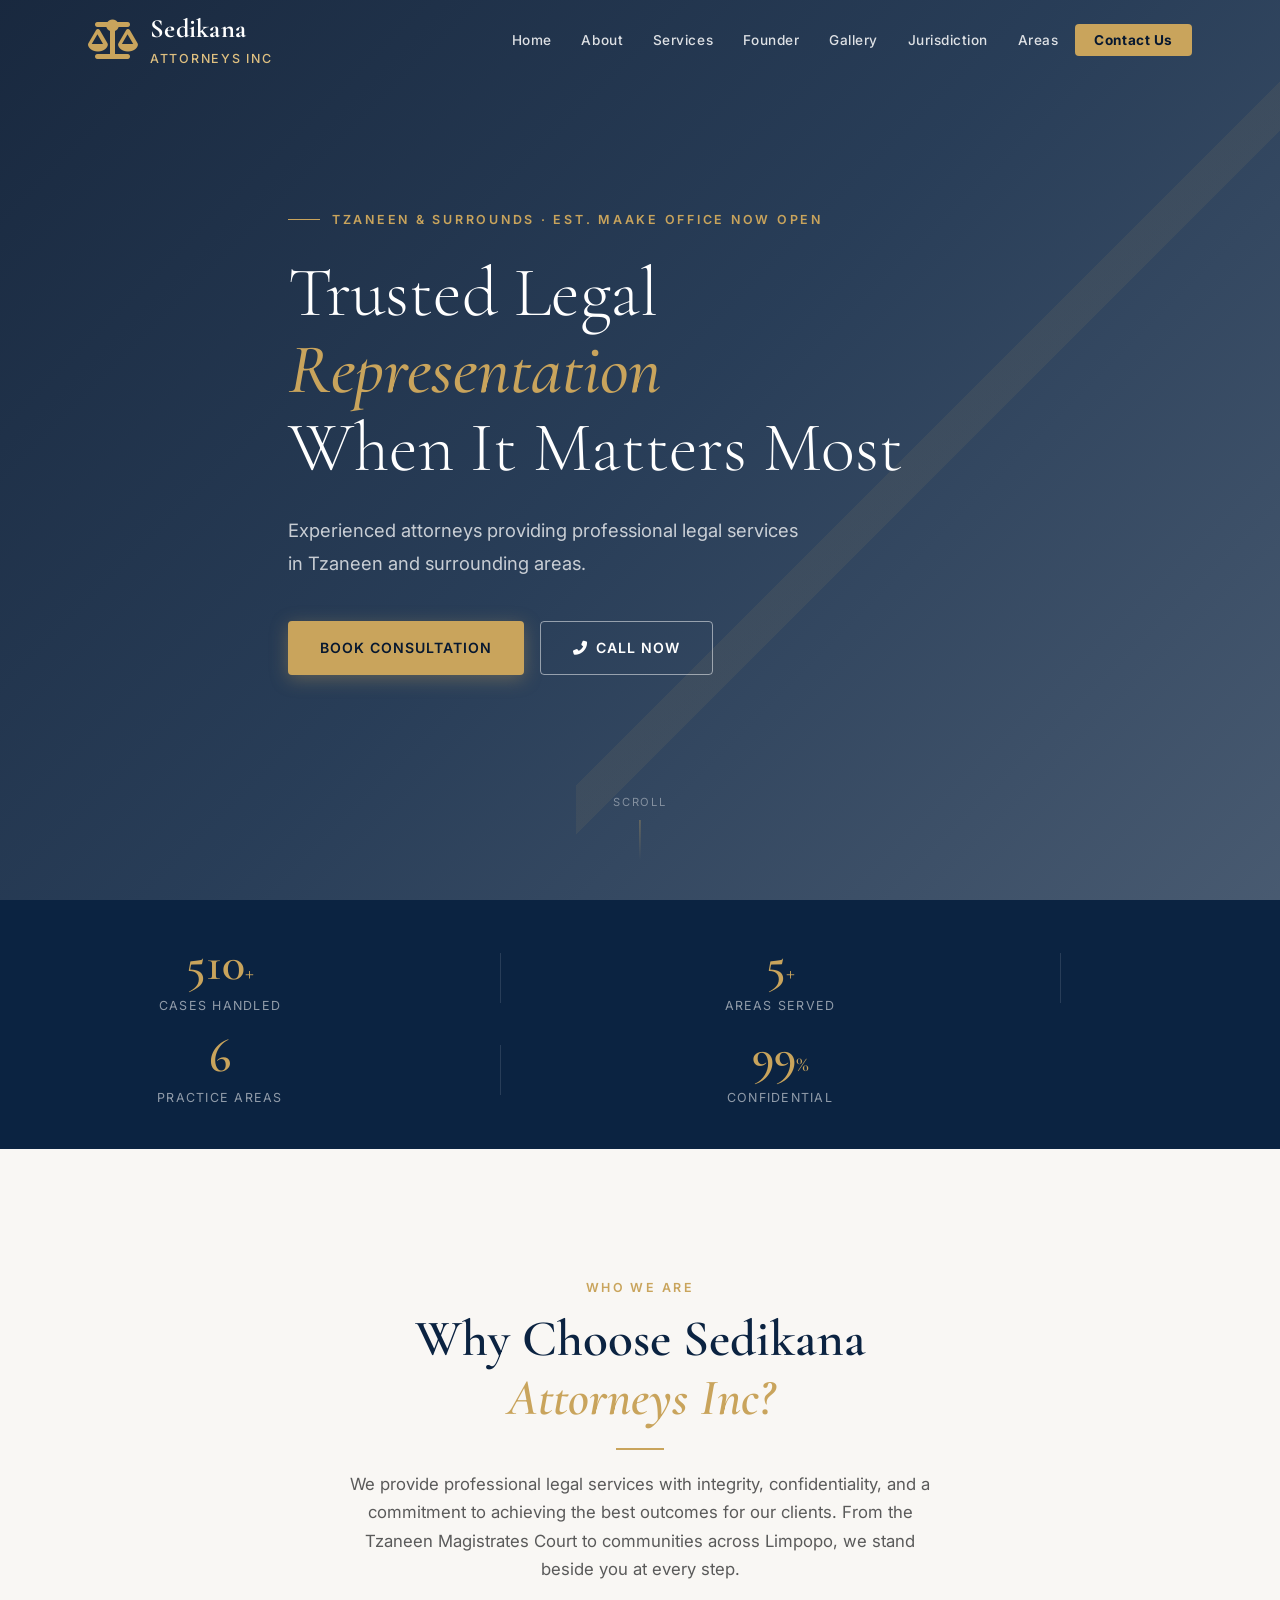
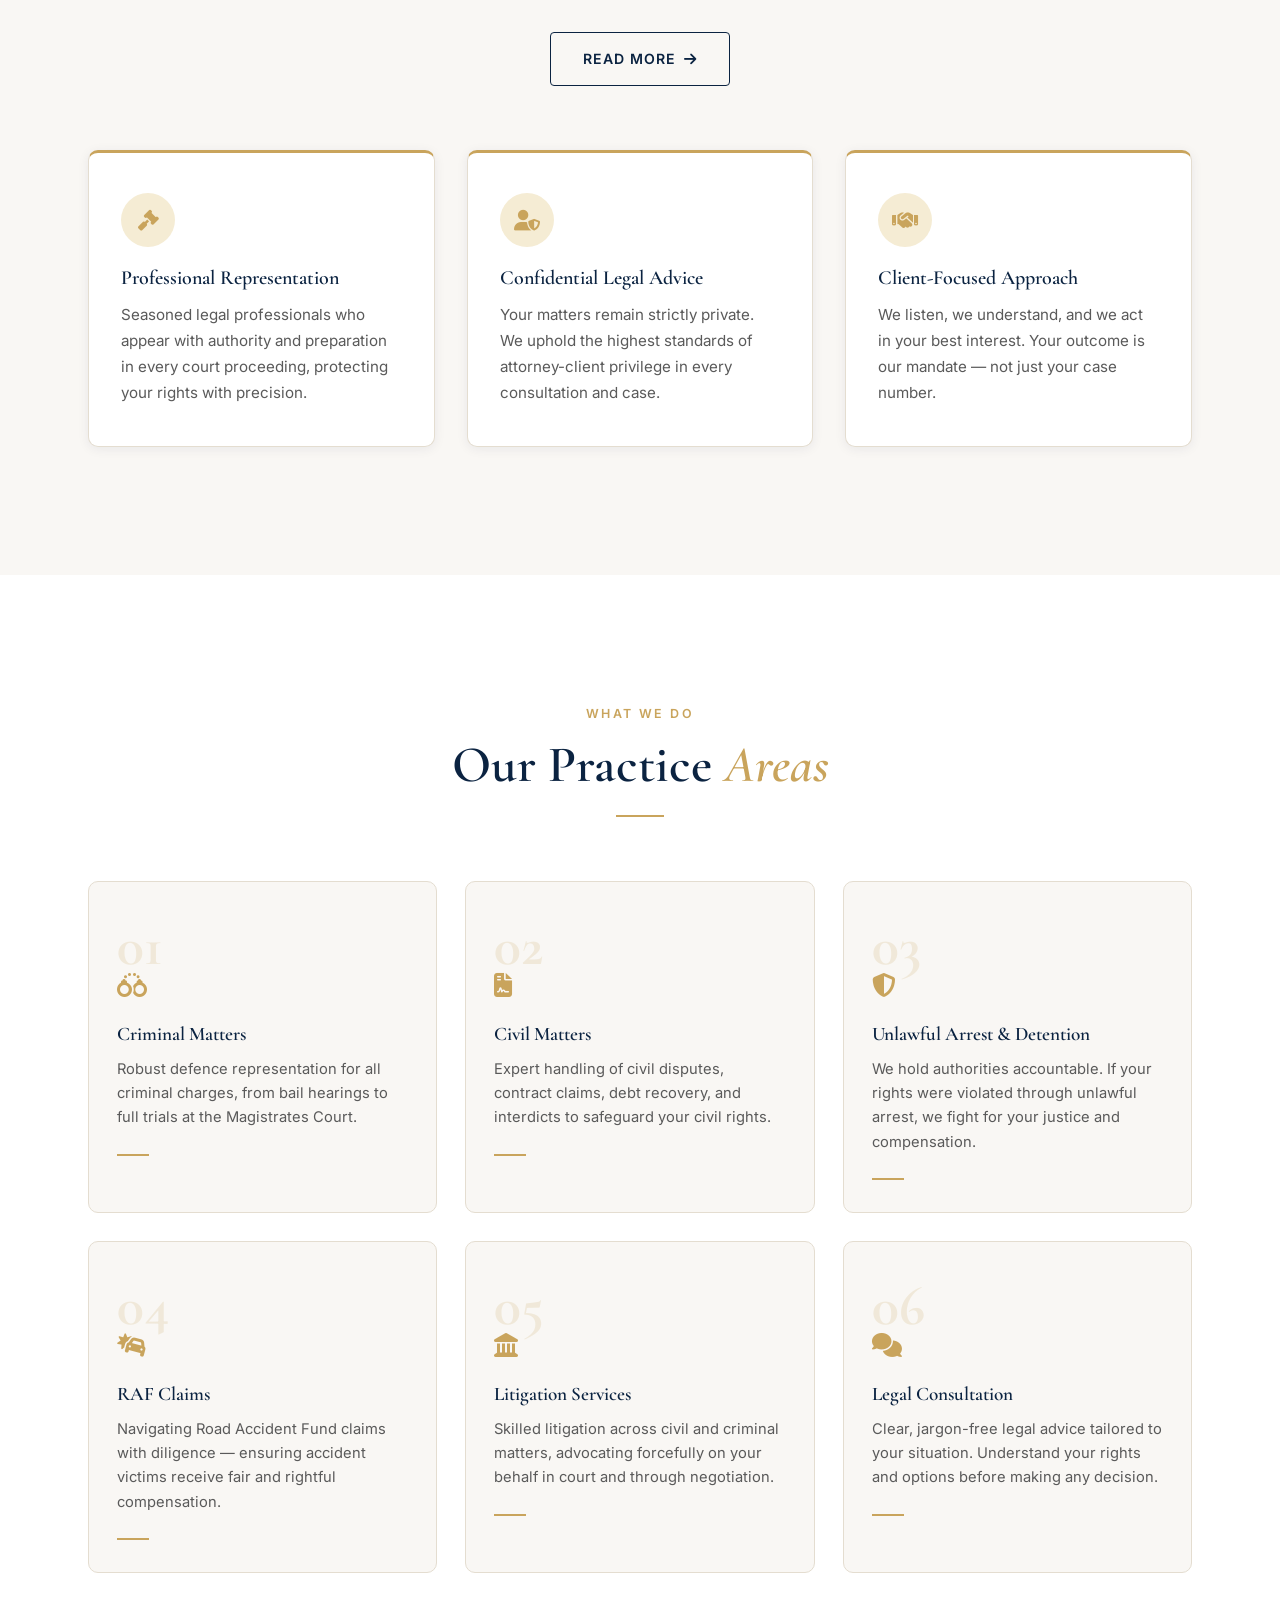
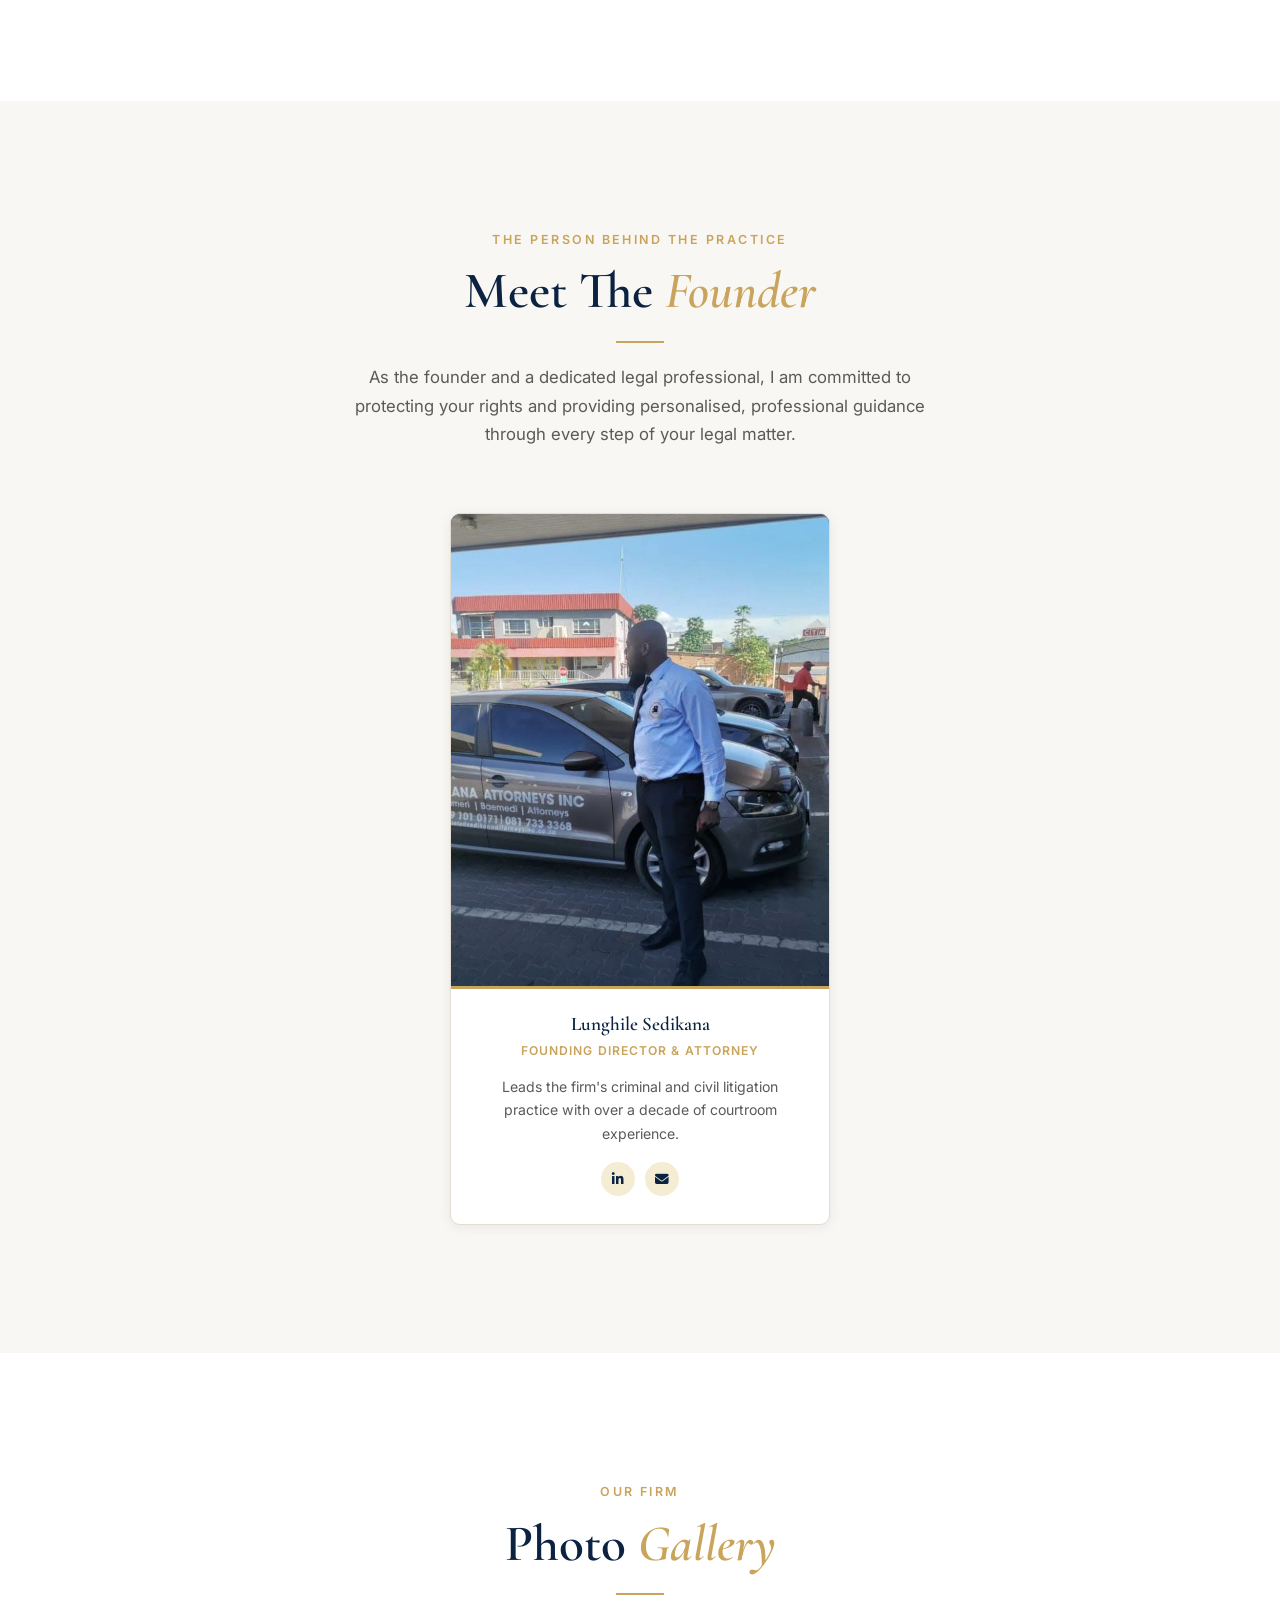
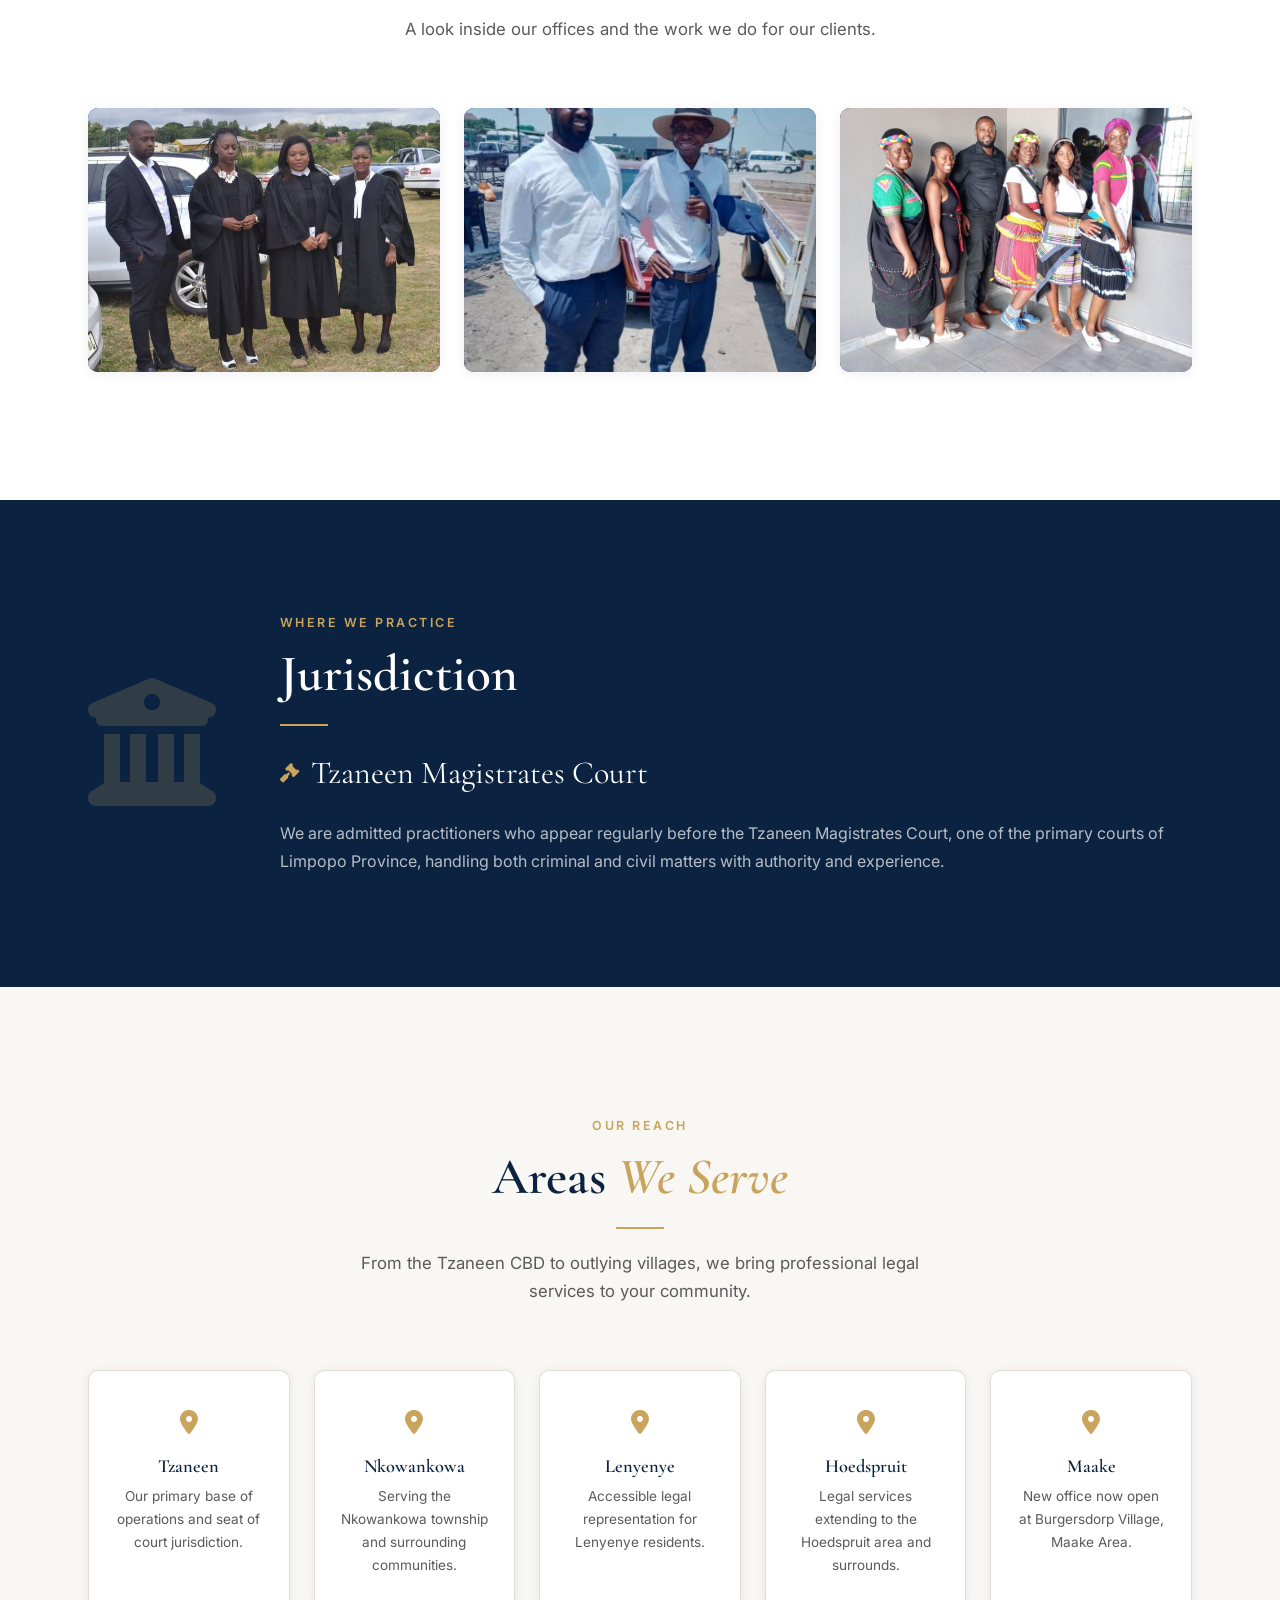
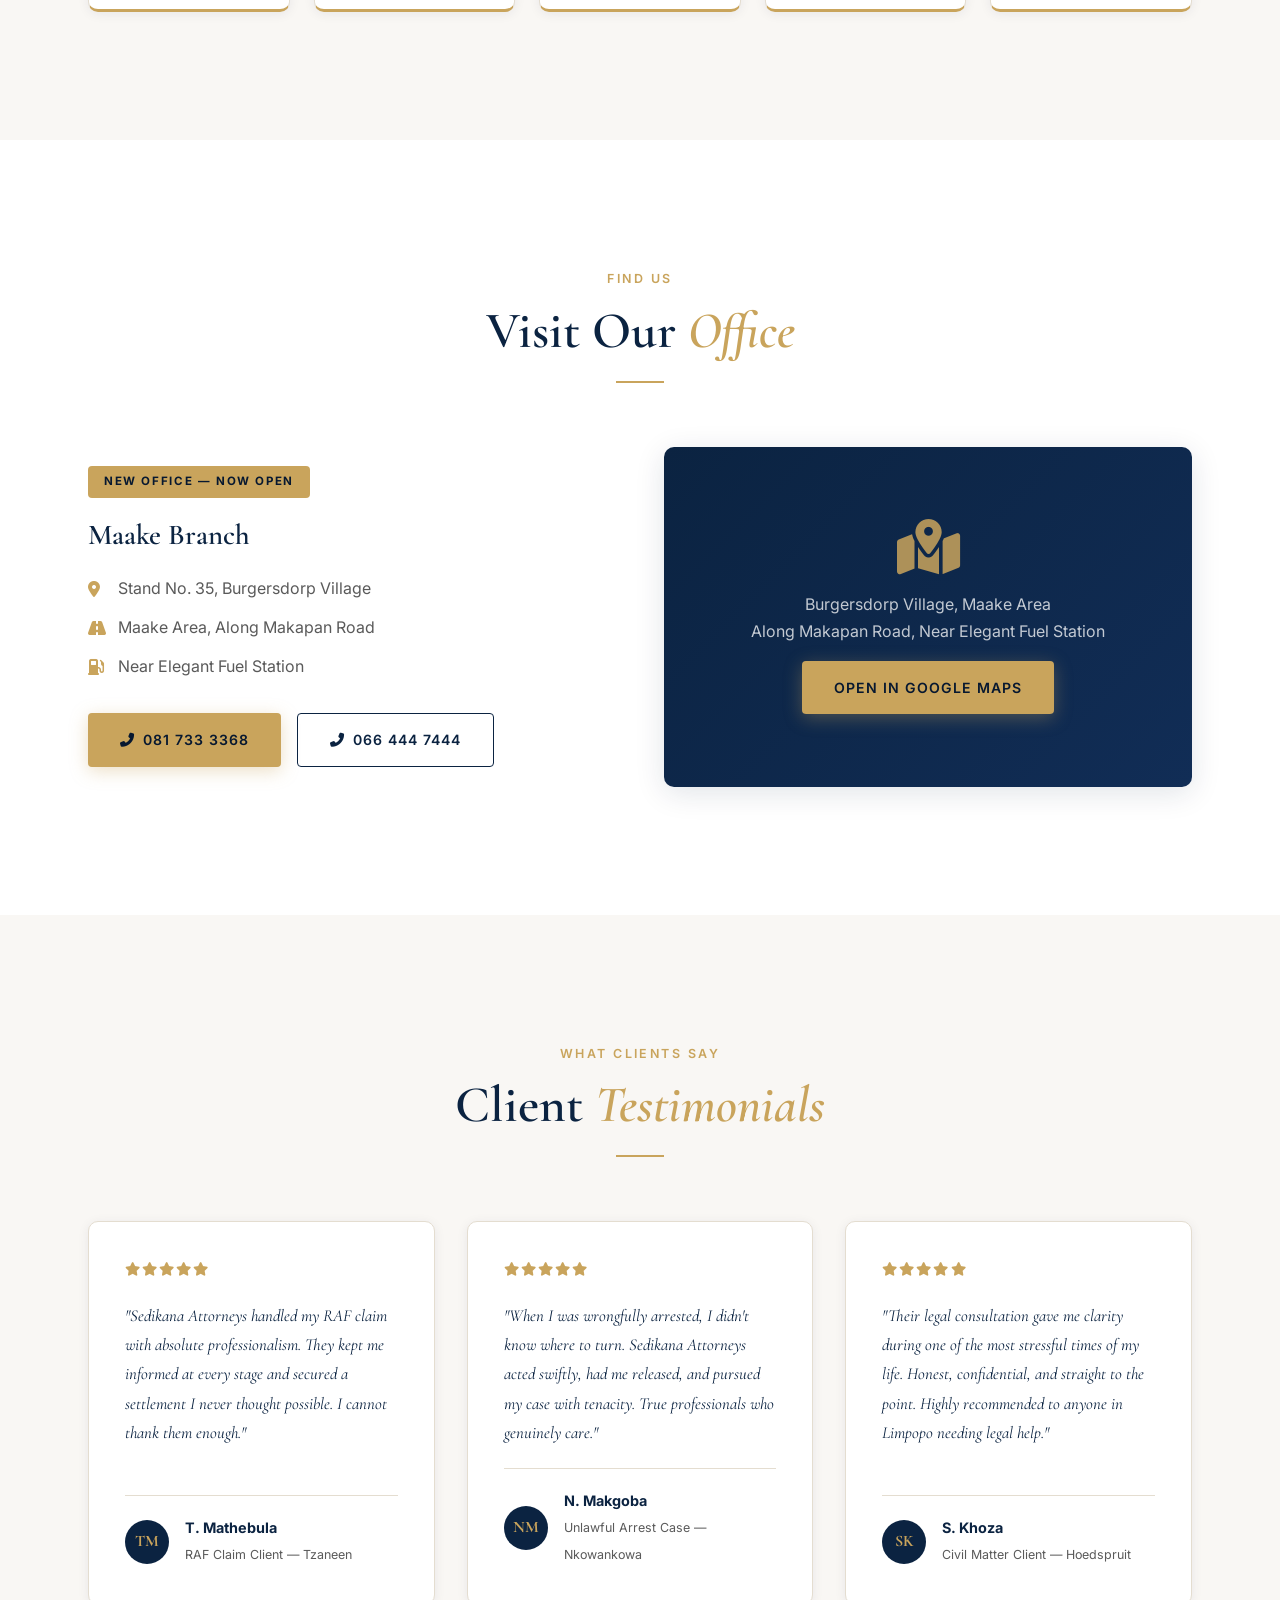
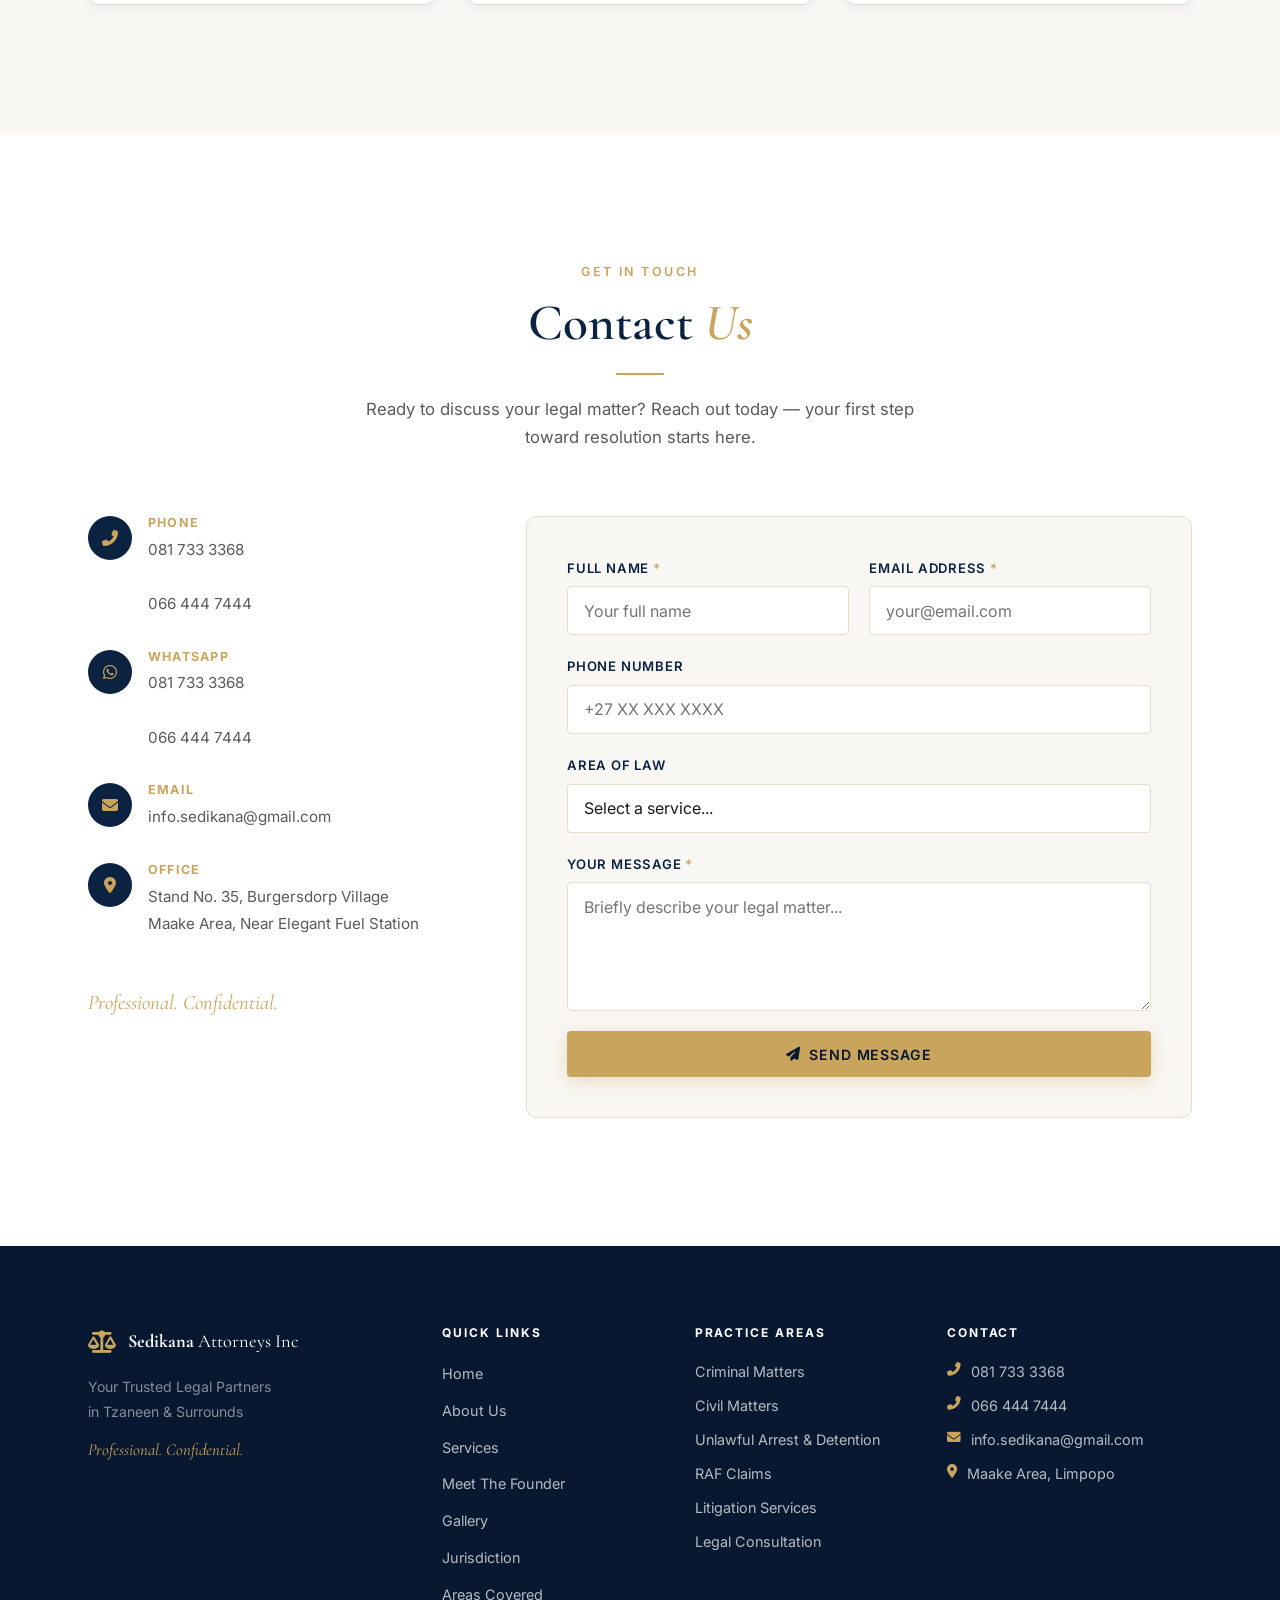
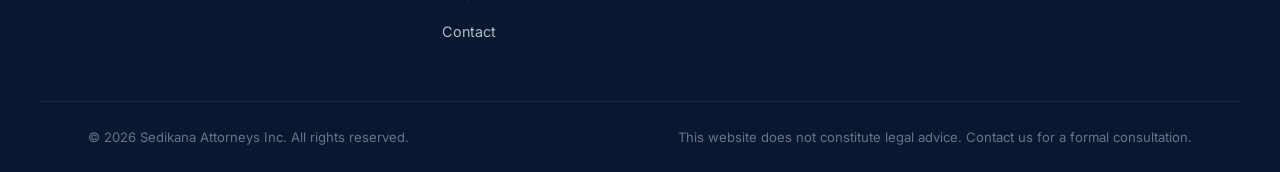
==== index.html @ 42b98763 "Update: edited code" ====
<!DOCTYPE html>
<html lang="en">
<head>
  <meta charset="UTF-8" />
  <meta name="viewport" content="width=device-width, initial-scale=1.0" />
  <meta name="description" content="Professional attorneys serving Tzaneen, Maake, Nkowankowa, Lenyenye and surrounding areas." />
  <meta name="keywords" content="attorneys Tzaneen, lawyers Limpopo, criminal law, civil law, RAF claims, Sedikana Attorneys" />
  <meta name="author" content="Sedikana Attorneys Inc" />
  <meta property="og:title" content="Sedikana Attorneys Inc | Attorneys in Tzaneen" />
  <meta property="og:description" content="Professional attorneys serving Tzaneen, Maake, Nkowankowa, Lenyenye and surrounding areas." />
  <meta property="og:type" content="website" />
  <title>Sedikana Attorneys Inc | Attorneys in Tzaneen</title>

  <!-- Google Fonts -->
  <link rel="icon" type="image/favicon.jpeg" href="images/favicon.jpeg">
  <link rel="preconnect" href="https://fonts.googleapis.com" />
  <link rel="preconnect" href="https://fonts.gstatic.com" crossorigin />
  <link href="https://fonts.googleapis.com/css2?family=Cormorant+Garamond:ital,wght@0,300;0,400;0,500;0,600;0,700;1,400;1,500&family=Inter:wght@300;400;500;600;700&display=swap" rel="stylesheet" />

  <!-- Font Awesome -->
  <link rel="stylesheet" href="https://cdnjs.cloudflare.com/ajax/libs/font-awesome/6.5.0/css/all.min.css" />

  <!-- Main Stylesheet -->
  <link rel="stylesheet" href="style.css" />
</head>
<body>

  <!-- ===================== LOADING SCREEN ===================== -->
  <div id="loader" class="loader">
    <div class="loader__inner">
      <div class="loader__emblem">
        <i class="fas fa-balance-scale"></i>
      </div>
      <div class="loader__text">Sedikana Attorneys Inc</div>
      <div class="loader__bar"><div class="loader__fill"></div></div>
    </div>
  </div>

  <!-- ===================== BACK TO TOP ===================== -->
  <button id="backToTop" class="back-to-top" aria-label="Back to top">
    <i class="fas fa-chevron-up"></i>
  </button>

  <!-- ===================== NAVIGATION ===================== -->
  <header id="navbar" class="navbar">
    <div class="container navbar__inner">
      <!-- Logo -->
      <a href="#home" class="navbar__logo">
        <span class="navbar__logo-icon"><i class="fas fa-balance-scale"></i></span>
        <span class="navbar__logo-text">
          <strong>Sedikana</strong><br/>
          <small>Attorneys Inc</small>
        </span>
      </a>

      <!-- Desktop Menu -->
      <nav class="navbar__menu" aria-label="Main navigation">
        <ul>
          <li><a href="#home">Home</a></li>
          <li><a href="#about">About</a></li>
          <li><a href="#services">Services</a></li>
          <li><a href="#team">Founder</a></li>
          <li><a href="#gallery">Gallery</a></li>
          <li><a href="#jurisdiction">Jurisdiction</a></li>
          <li><a href="#areas">Areas</a></li>
          <li><a href="#contact" class="navbar__cta">Contact Us</a></li>
        </ul>
      </nav>

      <!-- Hamburger -->
      <button id="hamburger" class="hamburger" aria-label="Open menu" aria-expanded="false">
        <span></span><span></span><span></span>
      </button>
    </div>

    <!-- Mobile Drawer -->
    <nav id="mobileMenu" class="mobile-menu" aria-label="Mobile navigation">
      <ul>
        <li><a href="#home" class="mobile-link">Home</a></li>
        <li><a href="#about" class="mobile-link">About</a></li>
        <li><a href="#services" class="mobile-link">Services</a></li>
        <li><a href="#team" class="mobile-link">Founder</a></li>
        <li><a href="#gallery" class="mobile-link">Gallery</a></li>
        <li><a href="#jurisdiction" class="mobile-link">Jurisdiction</a></li>
        <li><a href="#areas" class="mobile-link">Areas Covered</a></li>
        <li><a href="#contact" class="mobile-link">Contact Us</a></li>
      </ul>
    </nav>
  </header>

  <!-- ===================== HERO ===================== -->
  <section id="home" class="hero">
    <div class="hero__overlay"></div>
    <div class="hero__diagonal"></div>
    <div class="container hero__content">
      <p class="hero__eyebrow reveal">Tzaneen & Surrounds · Est. Maake Office Now Open</p>
      <h1 class="hero__headline reveal">
        Trusted Legal<br/>
        <em>Representation</em><br/>
        When It Matters Most
      </h1>
      <p class="hero__sub reveal">
        Experienced attorneys providing professional legal services<br class="hide-mobile"/>
        in Tzaneen and surrounding areas.
      </p>
      <div class="hero__actions reveal">
        <a href="#contact" class="btn btn--gold">Book Consultation</a>
        <a href="tel:0817333368" class="btn btn--outline">
          <i class="fas fa-phone-alt"></i> Call Now
        </a>
      </div>
    </div>
    <div class="hero__scroll-hint">
      <span>Scroll</span>
      <div class="hero__scroll-line"></div>
    </div>
  </section>

  <!-- ===================== STATS BAR ===================== -->
  <div class="statsbar">
    <div class="container statsbar__inner">
      <div class="statsbar__item">
        <span class="statsbar__num" data-count="500">0</span><span class="statsbar__suffix">+</span>
        <p>Cases Handled</p>
      </div>
      <div class="statsbar__divider"></div>
      <div class="statsbar__item">
        <span class="statsbar__num" data-count="5">0</span><span class="statsbar__suffix">+</span>
        <p>Areas Served</p>
      </div>
      <div class="statsbar__divider"></div>
      <div class="statsbar__item">
        <span class="statsbar__num" data-count="6">0</span><span class="statsbar__suffix"></span>
        <p>Practice Areas</p>
      </div>
      <div class="statsbar__divider"></div>
      <div class="statsbar__item">
        <span class="statsbar__num" data-count="100">0</span><span class="statsbar__suffix">%</span>
        <p>Confidential</p>
      </div>
    </div>
  </div>

  <!-- ===================== ABOUT ===================== -->
  <section id="about" class="section about">
    <div class="container">
      <div class="section__header reveal">
        <p class="section__eyebrow">Who We Are</p>
        <h2 class="section__title">Why Choose Sedikana<br/><em>Attorneys Inc?</em></h2>
        <div class="section__rule"></div>
        <p class="section__lead">
          We provide professional legal services with integrity, confidentiality,
          and a commitment to achieving the best outcomes for our clients. From the
          Tzaneen Magistrates Court to communities across Limpopo, we stand beside
          you at every step.<div class="about__more reveal">
        <a href="about.html" class="btn btn--outline-dark">Read More <i class="fas fa-arrow-right"></i></a>
      </div>
        </p>
      </div>

      <div class="about__cards">
        <div class="about__card reveal">
          <div class="about__card-icon"><i class="fas fa-gavel"></i></div>
          <h3>Professional Representation</h3>
          <p>Seasoned legal professionals who appear with authority and preparation in every court proceeding, protecting your rights with precision.</p>
        </div>
        <div class="about__card reveal">
          <div class="about__card-icon"><i class="fas fa-user-shield"></i></div>
          <h3>Confidential Legal Advice</h3>
          <p>Your matters remain strictly private. We uphold the highest standards of attorney-client privilege in every consultation and case.</p>
        </div>
        <div class="about__card reveal">
          <div class="about__card-icon"><i class="fas fa-handshake"></i></div>
          <h3>Client-Focused Approach</h3>
          <p>We listen, we understand, and we act in your best interest. Your outcome is our mandate — not just your case number.</p>
        </div>
      </div>

      
    </div>
  </section>

  <!-- ===================== SERVICES ===================== -->
  <section id="services" class="section services">
    <div class="container">
      <div class="section__header reveal">
        <p class="section__eyebrow">What We Do</p>
        <h2 class="section__title">Our Practice <em>Areas</em></h2>
        <div class="section__rule"></div>
      </div>

      <div class="services__grid">

        <div class="service-card reveal">
          <div class="service-card__num">01</div>
          <div class="service-card__icon"><i class="fas fa-handcuffs"></i></div>
          <h3>Criminal Matters</h3>
          <p>Robust defence representation for all criminal charges, from bail hearings to full trials at the Magistrates Court.</p>
          <div class="service-card__line"></div>
        </div>

        <div class="service-card reveal">
          <div class="service-card__num">02</div>
          <div class="service-card__icon"><i class="fas fa-file-contract"></i></div>
          <h3>Civil Matters</h3>
          <p>Expert handling of civil disputes, contract claims, debt recovery, and interdicts to safeguard your civil rights.</p>
          <div class="service-card__line"></div>
        </div>

        <div class="service-card reveal">
          <div class="service-card__num">03</div>
          <div class="service-card__icon"><i class="fas fa-shield-halved"></i></div>
          <h3>Unlawful Arrest &amp; Detention</h3>
          <p>We hold authorities accountable. If your rights were violated through unlawful arrest, we fight for your justice and compensation.</p>
          <div class="service-card__line"></div>
        </div>

        <div class="service-card reveal">
          <div class="service-card__num">04</div>
          <div class="service-card__icon"><i class="fas fa-car-burst"></i></div>
          <h3>RAF Claims</h3>
          <p>Navigating Road Accident Fund claims with diligence — ensuring accident victims receive fair and rightful compensation.</p>
          <div class="service-card__line"></div>
        </div>

        <div class="service-card reveal">
          <div class="service-card__num">05</div>
          <div class="service-card__icon"><i class="fas fa-landmark"></i></div>
          <h3>Litigation Services</h3>
          <p>Skilled litigation across civil and criminal matters, advocating forcefully on your behalf in court and through negotiation.</p>
          <div class="service-card__line"></div>
        </div>

        <div class="service-card reveal">
          <div class="service-card__num">06</div>
          <div class="service-card__icon"><i class="fas fa-comments"></i></div>
          <h3>Legal Consultation</h3>
          <p>Clear, jargon-free legal advice tailored to your situation. Understand your rights and options before making any decision.</p>
          <div class="service-card__line"></div>
        </div>

      </div>
    </div>
  </section>

  <!-- ===================== MEET THE FOUNDER ===================== -->
  <section id="team" class="section team">
    <div class="container">
      <div class="section__header reveal">
        <p class="section__eyebrow">The Person Behind The Practice</p>
        <h2 class="section__title">Meet The <em>Founder</em></h2>
        <div class="section__rule"></div>
        <p class="section__lead">
          As the founder and a dedicated legal professional, I am committed to protecting your rights and providing personalised, professional guidance through every step of your legal matter.
        </p>
      </div>

      <div class="team__grid team__grid--single">

        <div class="team-card reveal">
          <div class="team-card__photo">
            <img src="images/car2.jpeg" alt="Lunghile Sedikana" loading="lazy" />
          </div>
          <div class="team-card__info">
            <h3>Lunghile Sedikana</h3>
            <p class="team-card__role">Founding Director &amp; Attorney</p>
            <p class="team-card__bio">Leads the firm's criminal and civil litigation practice with over a decade of courtroom experience.</p>
            <div class="team-card__social">
              <a href="#" aria-label="LinkedIn"><i class="fab fa-linkedin-in"></i></a>
              <a href="mailto:info.sedikana@gmail.com" aria-label="Email"><i class="fas fa-envelope"></i></a>
            </div>
          </div>
        </div>

      </div>
    </div>
  </section>

  <!-- ===================== GALLERY ===================== -->
  <section id="gallery" class="section gallery">
    <div class="container">
      <div class="section__header reveal">
        <p class="section__eyebrow">Our Firm</p>
        <h2 class="section__title">Photo <em>Gallery</em></h2>
        <div class="section__rule"></div>
        <p class="section__lead">A look inside our offices and the work we do for our clients.</p>
      </div>

      <div class="gallery__grid">
        <div class="gallery-item reveal">
          <img src="images/stuff2.jpeg" alt="Sedikana Attorneys Inc gallery photo" loading="lazy" />
        </div>
        <div class="gallery-item reveal">
          <img src="images/stuff3.jpeg" alt="Sedikana Attorneys Inc gallery photo" loading="lazy" />
        </div>
        <div class="gallery-item reveal">
          <img src="images/stuff5.jpeg" alt="Sedikana Attorneys Inc gallery photo" loading="lazy" />
        </div>
      </div>
    </div>
  </section>

  <!-- ===================== JURISDICTION ===================== -->
  <section id="jurisdiction" class="section jurisdiction">
    <div class="container">
      <div class="jurisdiction__inner reveal">
        <div class="jurisdiction__icon">
          <i class="fas fa-building-columns"></i>
        </div>
        <div class="jurisdiction__content">
          <p class="section__eyebrow">Where We Practice</p>
          <h2 class="section__title">Jurisdiction</h2>
          <div class="section__rule"></div>
          <p class="jurisdiction__court">
            <i class="fas fa-gavel"></i>
            Tzaneen Magistrates Court
          </p>
          <p>We are admitted practitioners who appear regularly before the Tzaneen Magistrates Court, one of the primary courts of Limpopo Province, handling both criminal and civil matters with authority and experience.</p>
        </div>
      </div>
    </div>
  </section>

  <!-- ===================== AREAS COVERED ===================== -->
  <section id="areas" class="section areas">
    <div class="container">
      <div class="section__header reveal">
        <p class="section__eyebrow">Our Reach</p>
        <h2 class="section__title">Areas <em>We Serve</em></h2>
        <div class="section__rule"></div>
        <p class="section__lead">From the Tzaneen CBD to outlying villages, we bring professional legal services to your community.</p>
      </div>

      <div class="areas__grid">
        <div class="area-card reveal">
          <div class="area-card__icon"><i class="fas fa-location-dot"></i></div>
          <h3>Tzaneen</h3>
          <p>Our primary base of operations and seat of court jurisdiction.</p>
        </div>
        <div class="area-card reveal">
          <div class="area-card__icon"><i class="fas fa-location-dot"></i></div>
          <h3>Nkowankowa</h3>
          <p>Serving the Nkowankowa township and surrounding communities.</p>
        </div>
        <div class="area-card reveal">
          <div class="area-card__icon"><i class="fas fa-location-dot"></i></div>
          <h3>Lenyenye</h3>
          <p>Accessible legal representation for Lenyenye residents.</p>
        </div>
        <div class="area-card reveal">
          <div class="area-card__icon"><i class="fas fa-location-dot"></i></div>
          <h3>Hoedspruit</h3>
          <p>Legal services extending to the Hoedspruit area and surrounds.</p>
        </div>
        <div class="area-card reveal">
          <div class="area-card__icon"><i class="fas fa-location-dot"></i></div>
          <h3>Maake</h3>
          <p>New office now open at Burgersdorp Village, Maake Area.</p>
        </div>
      </div>
    </div>
  </section>

  <!-- ===================== OFFICE / MAP ===================== -->
  <section class="section office">
    <div class="container">
      <div class="section__header reveal">
        <p class="section__eyebrow">Find Us</p>
        <h2 class="section__title">Visit Our <em>Office</em></h2>
        <div class="section__rule"></div>
      </div>

      <div class="office__inner">
        <div class="office__info reveal">
          <div class="office__badge">NEW OFFICE — NOW OPEN</div>
          <h3>Maake Branch</h3>
          <ul class="office__list">
            <li><i class="fas fa-map-marker-alt"></i> Stand No. 35, Burgersdorp Village</li>
            <li><i class="fas fa-road"></i> Maake Area, Along Makapan Road</li>
            <li><i class="fas fa-gas-pump"></i> Near Elegant Fuel Station</li>
          </ul>
          <div class="office__contact-row">
            <a href="tel:0817333368" class="btn btn--gold"><i class="fas fa-phone-alt"></i> 081 733 3368</a>
            <a href="tel:0664447444" class="btn btn--outline-dark"><i class="fas fa-phone-alt"></i> 066 444 7444</a>
          </div>
        </div>
        <div class="office__map reveal">
          <!-- Google Maps embed placeholder — replace src with actual embed URL -->
          <div class="map-placeholder">
            <i class="fas fa-map-location-dot"></i>
            <p>Burgersdorp Village, Maake Area<br/>Along Makapan Road, Near Elegant Fuel Station</p>
            <a href="https://maps.google.com/?q=Maake+Burgersdorp+Village+Makapan+Road" target="_blank" rel="noopener" class="btn btn--gold">
              Open in Google Maps
            </a>
          </div>
        </div>
      </div>
    </div>
  </section>

  <!-- ===================== TESTIMONIALS ===================== -->
  <section class="section testimonials">
    <div class="container">
      <div class="section__header reveal">
        <p class="section__eyebrow">What Clients Say</p>
        <h2 class="section__title">Client <em>Testimonials</em></h2>
        <div class="section__rule"></div>
      </div>

      <div class="testimonials__grid">

        <div class="testimonial-card reveal">
          <div class="testimonial-card__stars">
            <i class="fas fa-star"></i><i class="fas fa-star"></i><i class="fas fa-star"></i><i class="fas fa-star"></i><i class="fas fa-star"></i>
          </div>
          <blockquote>
            "Sedikana Attorneys handled my RAF claim with absolute professionalism. They kept me informed at every stage and secured a settlement I never thought possible. I cannot thank them enough."
          </blockquote>
          <div class="testimonial-card__author">
            <div class="testimonial-card__avatar">TM</div>
            <div>
              <strong>T. Mathebula</strong>
              <span>RAF Claim Client — Tzaneen</span>
            </div>
          </div>
        </div>

        <div class="testimonial-card reveal">
          <div class="testimonial-card__stars">
            <i class="fas fa-star"></i><i class="fas fa-star"></i><i class="fas fa-star"></i><i class="fas fa-star"></i><i class="fas fa-star"></i>
          </div>
          <blockquote>
            "When I was wrongfully arrested, I didn't know where to turn. Sedikana Attorneys acted swiftly, had me released, and pursued my case with tenacity. True professionals who genuinely care."
          </blockquote>
          <div class="testimonial-card__author">
            <div class="testimonial-card__avatar">NM</div>
            <div>
              <strong>N. Makgoba</strong>
              <span>Unlawful Arrest Case — Nkowankowa</span>
            </div>
          </div>
        </div>

        <div class="testimonial-card reveal">
          <div class="testimonial-card__stars">
            <i class="fas fa-star"></i><i class="fas fa-star"></i><i class="fas fa-star"></i><i class="fas fa-star"></i><i class="fas fa-star"></i>
          </div>
          <blockquote>
            "Their legal consultation gave me clarity during one of the most stressful times of my life. Honest, confidential, and straight to the point. Highly recommended to anyone in Limpopo needing legal help."
          </blockquote>
          <div class="testimonial-card__author">
            <div class="testimonial-card__avatar">SK</div>
            <div>
              <strong>S. Khoza</strong>
              <span>Civil Matter Client — Hoedspruit</span>
            </div>
          </div>
        </div>

      </div>
    </div>
  </section>

  <!-- ===================== CONTACT ===================== -->
  <section id="contact" class="section contact">
    <div class="container">
      <div class="section__header reveal">
        <p class="section__eyebrow">Get In Touch</p>
        <h2 class="section__title">Contact <em>Us</em></h2>
        <div class="section__rule"></div>
        <p class="section__lead">Ready to discuss your legal matter? Reach out today — your first step toward resolution starts here.</p>
      </div>

      <div class="contact__inner">

        <!-- Contact Details -->
        <div class="contact__details reveal">
          <div class="contact__item">
            <div class="contact__item-icon"><i class="fas fa-phone-alt"></i></div>
            <div>
              <h4>Phone</h4>
              <a href="tel:0817333368">081 733 3368</a><br/>
              <a href="tel:0664447444">066 444 7444</a>
            </div>
          </div>
          <div class="contact__item">
            <div class="contact__item-icon"><i class="fab fa-whatsapp"></i></div>
            <div>
              <h4>WhatsApp</h4>
              <a href="https://wa.me/27817333368" target="_blank" rel="noopener">081 733 3368</a><br/>
              <a href="https://wa.me/27664447444" target="_blank" rel="noopener">066 444 7444</a>
            </div>
          </div>
          <div class="contact__item">
            <div class="contact__item-icon"><i class="fas fa-envelope"></i></div>
            <div>
              <h4>Email</h4>
              <a href="mailto:info.sedikana@gmail.com">info.sedikana@gmail.com</a>
            </div>
          </div>
          <div class="contact__item">
            <div class="contact__item-icon"><i class="fas fa-map-marker-alt"></i></div>
            <div>
              <h4>Office</h4>
              <p>Stand No. 35, Burgersdorp Village<br/>Maake Area, Near Elegant Fuel Station</p>
            </div>
          </div>
          <div class="contact__tagline">
            <p><em>Professional. Confidential.</em></p>
          </div>
        </div>

        <!-- Contact Form -->
        <div class="contact__form-wrap reveal">
          <form id="contactForm" class="contact__form" novalidate>
            <div class="form__row">
              <div class="form__group">
                <label for="name">Full Name <span>*</span></label>
                <input type="text" id="name" name="name" placeholder="Your full name" required />
              </div>
              <div class="form__group">
                <label for="email">Email Address <span>*</span></label>
                <input type="email" id="email" name="email" placeholder="your@email.com" required />
              </div>
            </div>
            <div class="form__group">
              <label for="phone">Phone Number</label>
              <input type="tel" id="phone" name="phone" placeholder="+27 XX XXX XXXX" />
            </div>
            <div class="form__group">
              <label for="service">Area of Law</label>
              <select id="service" name="service">
                <option value="">Select a service...</option>
                <option>Criminal Matters</option>
                <option>Civil Matters</option>
                <option>Unlawful Arrest &amp; Detention</option>
                <option>RAF Claims</option>
                <option>Litigation Services</option>
                <option>Legal Consultation</option>
              </select>
            </div>
            <div class="form__group">
              <label for="message">Your Message <span>*</span></label>
              <textarea id="message" name="message" rows="5" placeholder="Briefly describe your legal matter..." required></textarea>
            </div>
            <button type="submit" class="btn btn--gold btn--full">
              <i class="fas fa-paper-plane"></i> Send Message
            </button>
            <div id="formFeedback" class="form__feedback" aria-live="polite"></div>
          </form>
        </div>

      </div>
    </div>
  </section>

  <!-- ===================== FOOTER ===================== -->
  <footer class="footer">
    <div class="container footer__inner">
      <div class="footer__brand">
        <div class="footer__logo">
          <i class="fas fa-balance-scale"></i>
          <span><strong>Sedikana</strong> Attorneys Inc</span>
        </div>
        <p class="footer__tagline">Your Trusted Legal Partners<br/>in Tzaneen &amp; Surrounds</p>
        <p class="footer__motto"><em>Professional. Confidential.</em></p>
      </div>

      <div class="footer__links">
        <h4>Quick Links</h4>
        <ul>
          <li><a href="#home">Home</a></li>
          <li><a href="#about">About Us</a></li>
          <li><a href="#services">Services</a></li>
          <li><a href="#team">Meet The Founder</a></li>
          <li><a href="#gallery">Gallery</a></li>
          <li><a href="#jurisdiction">Jurisdiction</a></li>
          <li><a href="#areas">Areas Covered</a></li>
          <li><a href="#contact">Contact</a></li>
        </ul>
      </div>

      <div class="footer__services">
        <h4>Practice Areas</h4>
        <ul>
          <li>Criminal Matters</li>
          <li>Civil Matters</li>
          <li>Unlawful Arrest &amp; Detention</li>
          <li>RAF Claims</li>
          <li>Litigation Services</li>
          <li>Legal Consultation</li>
        </ul>
      </div>

      <div class="footer__contact">
        <h4>Contact</h4>
        <ul>
          <li><i class="fas fa-phone-alt"></i> <a href="tel:0817333368">081 733 3368</a></li>
          <li><i class="fas fa-phone-alt"></i> <a href="tel:0664447444">066 444 7444</a></li>
          <li><i class="fas fa-envelope"></i> <a href="mailto:info.sedikana@gmail.com">info.sedikana@gmail.com</a></li>
          <li><i class="fas fa-map-marker-alt"></i> Maake Area, Limpopo</li>
        </ul>
      </div>
    </div>

    <div class="footer__bottom">
      <div class="container footer__bottom-inner">
        <p>&copy; <span id="year"></span> Sedikana Attorneys Inc. All rights reserved.</p>
        <p class="footer__disclaimer">This website does not constitute legal advice. Contact us for a formal consultation.</p>
      </div>
    </div>
  </footer>

  <!-- Main Script -->
  <script src="script.js"></script>
</body>
</html>
---- style.css ----
/* ================================================================
   SEDIKANA ATTORNEYS INC — Main Stylesheet
   Design: Navy #0B2341 | Gold #C9A45C | White #FFFFFF
   Fonts: Cormorant Garamond (display) | Inter (body)
================================================================ */

/* ── CSS Custom Properties ── */
:root {
  --navy:        #0B2341;
  --navy-deep:   #071830;
  --navy-mid:    #112d56;
  --gold:        #C9A45C;
  --gold-light:  #dfc080;
  --gold-pale:   #f5ecd4;
  --white:       #FFFFFF;
  --off-white:   #F9F7F4;
  --text:        #1A1A1A;
  --text-muted:  #5a5a5a;
  --border:      #e4ddd0;

  --font-display: 'Cormorant Garamond', Georgia, serif;
  --font-body:    'Inter', system-ui, sans-serif;

  --radius:    4px;
  --radius-lg: 10px;
  --shadow-sm: 0 2px 12px rgba(11,35,65,0.07);
  --shadow-md: 0 6px 30px rgba(11,35,65,0.12);
  --shadow-lg: 0 16px 56px rgba(11,35,65,0.18);
  --transition: 0.35s cubic-bezier(0.4, 0, 0.2, 1);

  --container: 1200px;
  --nav-h: 80px;
}

/* ── Reset & Base ── */
*, *::before, *::after { box-sizing: border-box; margin: 0; padding: 0; }

html {
  scroll-behavior: smooth;
  font-size: 16px;
  -webkit-text-size-adjust: 100%;
}

body {
  font-family: var(--font-body);
  color: var(--text);
  background: var(--white);
  line-height: 1.7;
  overflow-x: hidden;
}

img { max-width: 100%; display: block; }
a { color: inherit; text-decoration: none; }
ul { list-style: none; }
button { cursor: pointer; border: none; background: none; font-family: inherit; }
input, textarea, select { font-family: inherit; font-size: inherit; }

/* ── Typography Scale ── */
h1, h2, h3, h4 { font-family: var(--font-display); font-weight: 600; line-height: 1.15; }
h1 { font-size: clamp(2.4rem, 5.5vw, 4.8rem); }
h2 { font-size: clamp(2rem, 4vw, 3.2rem); }
h3 { font-size: clamp(1.2rem, 2vw, 1.6rem); }

em { font-style: italic; color: var(--gold); }

/* ── Container ── */
.container {
  width: 100%;
  max-width: var(--container);
  margin: 0 auto;
  padding: 0 clamp(1.25rem, 5vw, 3rem);
}

/* ── Buttons ── */
.btn {
  display: inline-flex;
  align-items: center;
  gap: 0.5rem;
  padding: 0.9rem 2rem;
  font-family: var(--font-body);
  font-size: 0.88rem;
  font-weight: 600;
  letter-spacing: 0.07em;
  text-transform: uppercase;
  border-radius: var(--radius);
  transition: var(--transition);
  white-space: nowrap;
}

.btn--gold {
  background: var(--gold);
  color: var(--navy-deep);
  box-shadow: 0 4px 18px rgba(201,164,92,0.35);
}
.btn--gold:hover {
  background: var(--gold-light);
  box-shadow: 0 6px 28px rgba(201,164,92,0.5);
  transform: translateY(-2px);
}

.btn--outline {
  background: transparent;
  color: var(--white);
  border: 1.5px solid rgba(255,255,255,0.5);
}
.btn--outline:hover {
  background: rgba(255,255,255,0.1);
  border-color: var(--white);
  transform: translateY(-2px);
}

.btn--outline-dark {
  background: transparent;
  color: var(--navy);
  border: 1.5px solid var(--navy);
}
.btn--outline-dark:hover {
  background: var(--navy);
  color: var(--white);
  transform: translateY(-2px);
}

.btn--full { width: 100%; justify-content: center; }

/* ── Section Base ── */
.section { padding: clamp(5rem, 10vw, 8rem) 0; }

.section__header {
  text-align: center;
  max-width: 680px;
  margin: 0 auto 4rem;
}

.section__eyebrow {
  font-family: var(--font-body);
  font-size: 0.78rem;
  font-weight: 600;
  letter-spacing: 0.2em;
  text-transform: uppercase;
  color: var(--gold);
  margin-bottom: 0.75rem;
}

.section__title { color: var(--navy); margin-bottom: 1.25rem; }

.section__rule {
  width: 48px;
  height: 2px;
  background: var(--gold);
  margin: 1.25rem auto;
}

.section__lead {
  color: var(--text-muted);
  font-size: 1.05rem;
  max-width: 580px;
  margin: 0 auto;
}

/* ── Scroll Reveal ── */
.reveal {
  opacity: 0;
  transform: translateY(28px);
  transition: opacity 0.65s ease, transform 0.65s ease;
}
.reveal.visible {
  opacity: 1;
  transform: translateY(0);
}
.reveal:nth-child(2) { transition-delay: 0.1s; }
.reveal:nth-child(3) { transition-delay: 0.2s; }
.reveal:nth-child(4) { transition-delay: 0.3s; }
.reveal:nth-child(5) { transition-delay: 0.35s; }
.reveal:nth-child(6) { transition-delay: 0.4s; }

/* ================================================================
   LOADER
================================================================ */
.loader {
  position: fixed;
  inset: 0;
  background: var(--navy-deep);
  display: flex;
  align-items: center;
  justify-content: center;
  z-index: 9999;
  transition: opacity 0.6s ease, visibility 0.6s ease;
}
.loader.hidden { opacity: 0; visibility: hidden; pointer-events: none; }

.loader__inner {
  text-align: center;
  color: var(--white);
}
.loader__emblem {
  font-size: 3rem;
  color: var(--gold);
  margin-bottom: 1rem;
  animation: pulse 1.6s ease-in-out infinite;
}
.loader__text {
  font-family: var(--font-display);
  font-size: 1.3rem;
  letter-spacing: 0.08em;
  margin-bottom: 1.5rem;
  color: rgba(255,255,255,0.85);
}
.loader__bar {
  width: 200px;
  height: 2px;
  background: rgba(255,255,255,0.15);
  border-radius: 99px;
  overflow: hidden;
}
.loader__fill {
  height: 100%;
  background: var(--gold);
  width: 0;
  animation: load 1.8s ease forwards;
}

@keyframes load { to { width: 100%; } }
@keyframes pulse { 0%,100%{opacity:1;transform:scale(1)} 50%{opacity:0.7;transform:scale(0.95)} }

/* ================================================================
   BACK TO TOP
================================================================ */
.back-to-top {
  position: fixed;
  bottom: 2rem;
  right: 2rem;
  width: 46px;
  height: 46px;
  background: var(--navy);
  color: var(--gold);
  border-radius: 50%;
  display: flex;
  align-items: center;
  justify-content: center;
  font-size: 0.9rem;
  box-shadow: var(--shadow-md);
  opacity: 0;
  visibility: hidden;
  transform: translateY(10px);
  transition: var(--transition);
  z-index: 999;
}
.back-to-top.visible {
  opacity: 1;
  visibility: visible;
  transform: translateY(0);
}
.back-to-top:hover {
  background: var(--gold);
  color: var(--navy-deep);
  transform: translateY(-3px);
}

/* ================================================================
   NAVIGATION
================================================================ */
.navbar {
  position: fixed;
  top: 0;
  left: 0;
  right: 0;
  z-index: 900;
  height: var(--nav-h);
  transition: background var(--transition), box-shadow var(--transition), height var(--transition);
}
.navbar.scrolled {
  background: var(--navy-deep);
  box-shadow: 0 2px 24px rgba(0,0,0,0.25);
  height: 68px;
}

.navbar__inner {
  height: 100%;
  display: flex;
  align-items: center;
  justify-content: space-between;
  gap: 2rem;
}

/* Logo */
.navbar__logo {
  display: flex;
  align-items: center;
  gap: 0.75rem;
  color: var(--white);
  line-height: 1.3;
}
.navbar__logo-icon {
  font-size: 2.5rem;
  color: var(--gold);
  flex-shrink: 0;
}
.navbar__logo-text strong {
  font-family: var(--font-display);
  font-size: 1.65rem;
  font-weight: 700;
  letter-spacing: 0.01em;
  color: var(--white);
  display: inline-block;
}
.navbar__logo-text small {
  font-size: 0.78rem;
  letter-spacing: 0.14em;
  text-transform: uppercase;
  color: var(--gold-light);
  font-weight: 500;
}

/* Desktop menu */
.navbar__menu ul {
  display: flex;
  align-items: center;
  gap: 0.25rem;
}
.navbar__menu a {
  color: rgba(255,255,255,0.85);
  font-size: 0.85rem;
  font-weight: 500;
  letter-spacing: 0.04em;
  padding: 0.5rem 0.8rem;
  border-radius: var(--radius);
  transition: color var(--transition), background var(--transition);
}
.navbar__menu a:hover { color: var(--gold); }

.navbar__cta {
  background: var(--gold) !important;
  color: var(--navy-deep) !important;
  padding: 0.5rem 1.2rem !important;
  font-weight: 700 !important;
  letter-spacing: 0.06em;
}
.navbar__cta:hover { background: var(--gold-light) !important; }

/* Hamburger */
.hamburger {
  display: none;
  flex-direction: column;
  gap: 5px;
  padding: 4px;
}
.hamburger span {
  display: block;
  width: 24px;
  height: 2px;
  background: var(--white);
  border-radius: 2px;
  transition: var(--transition);
}
.hamburger.open span:nth-child(1) { transform: translateY(7px) rotate(45deg); }
.hamburger.open span:nth-child(2) { opacity: 0; }
.hamburger.open span:nth-child(3) { transform: translateY(-7px) rotate(-45deg); }

/* Mobile drawer */
.mobile-menu {
  background: var(--navy-deep);
  max-height: 0;
  overflow: hidden;
  transition: max-height 0.45s ease, padding 0.35s ease;
}
.mobile-menu.open { max-height: 500px; padding: 1rem 0 1.5rem; }

.mobile-menu ul { display: flex; flex-direction: column; }
.mobile-menu a {
  display: block;
  padding: 0.85rem clamp(1.25rem, 5vw, 3rem);
  color: rgba(255,255,255,0.85);
  font-size: 1rem;
  font-weight: 500;
  border-bottom: 1px solid rgba(255,255,255,0.06);
  transition: color var(--transition), padding-left var(--transition);
}
.mobile-menu a:hover { color: var(--gold); padding-left: calc(clamp(1.25rem, 5vw, 3rem) + 0.5rem); }

/* ================================================================
   HERO
================================================================ */
.hero {
  position: relative;
  min-height: 100svh;
  display: flex;
  align-items: center;
  /* Unsplash legal/law themed photo - free to use */
  background: url('https://images.unsplash.com/photo-1589829545856-d10d557cf95f?w=1800&q=80') center/cover no-repeat;
  overflow: hidden;
}

.hero__overlay {
  position: absolute;
  inset: 0;
  background: linear-gradient(
    135deg,
    rgba(7, 24, 48, 0.93) 0%,
    rgba(11, 35, 65, 0.88) 50%,
    rgba(11, 35, 65, 0.75) 100%
  );
}

/* Signature diagonal gold rule */
.hero__diagonal {
  position: absolute;
  top: 0;
  right: 0;
  width: 55%;
  height: 100%;
  background: linear-gradient(
    135deg,
    transparent 0%,
    transparent 49%,
    rgba(201,164,92,0.08) 49%,
    rgba(201,164,92,0.08) 52%,
    transparent 52%
  );
  pointer-events: none;
}

.hero__content {
  position: relative;
  z-index: 2;
  padding-top: var(--nav-h);
  padding-bottom: 6rem;
  max-width: 800px;
}

.hero__eyebrow {
  font-size: 0.78rem;
  font-weight: 600;
  letter-spacing: 0.22em;
  text-transform: uppercase;
  color: var(--gold);
  margin-bottom: 1.5rem;
  display: flex;
  align-items: center;
  gap: 0.75rem;
}
.hero__eyebrow::before {
  content: '';
  display: inline-block;
  width: 32px;
  height: 1px;
  background: var(--gold);
}

.hero__headline {
  color: var(--white);
  font-weight: 300;
  line-height: 1.1;
  margin-bottom: 1.75rem;
}
.hero__headline em {
  font-style: italic;
  font-weight: 500;
  color: var(--gold);
}

.hero__sub {
  color: rgba(255,255,255,0.75);
  font-size: clamp(1rem, 1.8vw, 1.15rem);
  max-width: 520px;
  margin-bottom: 2.5rem;
  line-height: 1.8;
}
.hide-mobile { display: inline; }

.hero__actions { display: flex; gap: 1rem; flex-wrap: wrap; }

/* Scroll hint */
.hero__scroll-hint {
  position: absolute;
  bottom: 2.5rem;
  left: 50%;
  transform: translateX(-50%);
  display: flex;
  flex-direction: column;
  align-items: center;
  gap: 0.5rem;
  color: rgba(255,255,255,0.4);
  font-size: 0.7rem;
  letter-spacing: 0.15em;
  text-transform: uppercase;
  animation: bounce 2.2s ease-in-out infinite;
}
.hero__scroll-line {
  width: 1px;
  height: 40px;
  background: linear-gradient(to bottom, rgba(201,164,92,0.6), transparent);
}
@keyframes bounce { 0%,100%{transform:translateX(-50%) translateY(0)} 50%{transform:translateX(-50%) translateY(8px)} }

/* ================================================================
   STATS BAR
================================================================ */
.statsbar {
  background: var(--navy);
  padding: 2.5rem 0;
}

.statsbar__inner {
  display: grid;
  grid-template-columns: repeat(4, 1fr);
  align-items: center;
  text-align: center;
  gap: 1rem;
}

.statsbar__item p {
  font-size: 0.78rem;
  letter-spacing: 0.1em;
  text-transform: uppercase;
  color: rgba(255,255,255,0.55);
  margin-top: 0.25rem;
}
.statsbar__num {
  font-family: var(--font-display);
  font-size: clamp(2.2rem, 4vw, 3rem);
  font-weight: 600;
  color: var(--gold);
  line-height: 1;
}
.statsbar__suffix {
  font-family: var(--font-display);
  font-size: 1.4rem;
  color: var(--gold);
}

.statsbar__divider {
  width: 1px;
  height: 50px;
  background: rgba(255,255,255,0.12);
  justify-self: center;
}

/* ================================================================
   ABOUT
================================================================ */
.about { background: var(--off-white); }

.about__cards {
  display: grid;
  grid-template-columns: repeat(3, 1fr);
  gap: 2rem;
}

.about__card {
  background: var(--white);
  border: 1px solid var(--border);
  border-top: 3px solid var(--gold);
  border-radius: var(--radius-lg);
  padding: 2.5rem 2rem;
  box-shadow: var(--shadow-sm);
  transition: var(--transition);
}
.about__card:hover {
  box-shadow: var(--shadow-md);
  transform: translateY(-4px);
}

.about__card-icon {
  width: 54px;
  height: 54px;
  background: var(--gold-pale);
  border-radius: 50%;
  display: flex;
  align-items: center;
  justify-content: center;
  color: var(--gold);
  font-size: 1.3rem;
  margin-bottom: 1.25rem;
}

.about__card h3 {
  color: var(--navy);
  margin-bottom: 0.75rem;
  font-size: 1.25rem;
}
.about__card p { color: var(--text-muted); font-size: 0.95rem; }

.about__more {
  text-align: center;
  margin-top: 3rem;
}

/* ================================================================
   SERVICES
================================================================ */
.services { background: var(--white); }

.services__grid {
  display: grid;
  grid-template-columns: repeat(3, 1fr);
  gap: 1.75rem;
}

.service-card {
  position: relative;
  background: var(--off-white);
  border: 1px solid var(--border);
  border-radius: var(--radius-lg);
  padding: 2.25rem 1.75rem 2rem;
  overflow: hidden;
  transition: var(--transition);
}
.service-card::before {
  content: '';
  position: absolute;
  inset: 0;
  background: var(--navy);
  transform: translateY(100%);
  transition: transform 0.45s cubic-bezier(0.4, 0, 0.2, 1);
  z-index: 0;
}
.service-card:hover::before { transform: translateY(0); }

.service-card > * { position: relative; z-index: 1; }

.service-card__num {
  font-family: var(--font-display);
  font-size: 3.5rem;
  font-weight: 700;
  color: rgba(201,164,92,0.18);
  line-height: 1;
  margin-bottom: -0.5rem;
  transition: color var(--transition);
}
.service-card:hover .service-card__num { color: rgba(201,164,92,0.25); }

.service-card__icon {
  font-size: 1.5rem;
  color: var(--gold);
  margin-bottom: 1rem;
  transition: color var(--transition);
}
.service-card:hover .service-card__icon { color: var(--gold-light); }

.service-card h3 {
  color: var(--navy);
  font-size: 1.2rem;
  margin-bottom: 0.75rem;
  transition: color var(--transition);
}
.service-card:hover h3 { color: var(--white); }

.service-card p {
  color: var(--text-muted);
  font-size: 0.92rem;
  line-height: 1.65;
  transition: color var(--transition);
}
.service-card:hover p { color: rgba(255,255,255,0.75); }

.service-card__line {
  width: 32px;
  height: 2px;
  background: var(--gold);
  margin-top: 1.5rem;
  transition: width var(--transition);
}
.service-card:hover .service-card__line { width: 56px; }

/* ================================================================
   MEET THE FOUNDER
================================================================ */
.team { background: var(--off-white); }

.team__grid {
  display: grid;
  grid-template-columns: repeat(4, 1fr);
  gap: 1.75rem;
}

/* Single-member layout (Meet the Founder): one centered, wider card
   instead of a 4-column grid built for several people. */
.team__grid--single {
  grid-template-columns: 1fr;
  max-width: 380px;
  margin: 0 auto;
}

.team-card {
  background: var(--white);
  border: 1px solid var(--border);
  border-radius: var(--radius-lg);
  overflow: hidden;
  box-shadow: var(--shadow-sm);
  transition: var(--transition);
}
.team-card:hover {
  box-shadow: var(--shadow-lg);
  transform: translateY(-6px);
}

.team-card__photo {
  position: relative;
  width: 100%;
  aspect-ratio: 4 / 5;
  overflow: hidden;
  background: linear-gradient(135deg, var(--navy) 0%, var(--navy-mid) 100%);
}
.team-card__photo img {
  width: 100%;
  height: 100%;
  object-fit: cover;
  object-position: center top;
  transition: transform 0.6s cubic-bezier(0.4, 0, 0.2, 1);
}
.team-card:hover .team-card__photo img { transform: scale(1.06); }

.team-card__photo::after {
  content: '';
  position: absolute;
  inset: auto 0 0 0;
  height: 45%;
  background: linear-gradient(to top, rgba(7,24,48,0.55), transparent);
  pointer-events: none;
}

.team-card__info {
  padding: 1.5rem 1.5rem 1.75rem;
  text-align: center;
  border-top: 3px solid var(--gold);
}

.team-card__info h3 {
  color: var(--navy);
  font-size: 1.2rem;
  margin-bottom: 0.35rem;
}

.team-card__role {
  font-size: 0.76rem;
  font-weight: 600;
  letter-spacing: 0.09em;
  text-transform: uppercase;
  color: var(--gold);
  margin-bottom: 0.85rem;
}

.team-card__bio {
  font-size: 0.88rem;
  color: var(--text-muted);
  line-height: 1.65;
  margin-bottom: 1.1rem;
}

.team-card__social {
  display: flex;
  align-items: center;
  justify-content: center;
  gap: 0.6rem;
}
.team-card__social a {
  width: 34px;
  height: 34px;
  border-radius: 50%;
  background: var(--gold-pale);
  color: var(--navy);
  display: flex;
  align-items: center;
  justify-content: center;
  font-size: 0.85rem;
  transition: var(--transition);
}
.team-card__social a:hover {
  background: var(--navy);
  color: var(--gold);
  transform: translateY(-2px);
}

/* ================================================================
   GALLERY
================================================================ */
.gallery { background: var(--white); }

.gallery__grid {
  display: grid;
  grid-template-columns: repeat(3, 1fr);
  gap: 1.5rem;
}

.gallery-item {
  position: relative;
  border-radius: var(--radius-lg);
  overflow: hidden;
  aspect-ratio: 4 / 3;
  box-shadow: var(--shadow-sm);
  transition: var(--transition);
  background: linear-gradient(135deg, var(--navy) 0%, var(--navy-mid) 100%);
}
.gallery-item:hover {
  box-shadow: var(--shadow-lg);
  transform: translateY(-6px);
}

.gallery-item img {
  width: 100%;
  height: 100%;
  object-fit: cover;
  transition: transform 0.6s cubic-bezier(0.4, 0, 0.2, 1);
}
.gallery-item:hover img { transform: scale(1.08); }

/* Gold-tinted hover veil with a subtle border, matching the site's
   navy/gold language, plus a corner icon hint that it's viewable. */
.gallery-item::before {
  content: '';
  position: absolute;
  inset: 0;
  border: 2px solid var(--gold);
  border-radius: var(--radius-lg);
  opacity: 0;
  transition: opacity var(--transition);
  pointer-events: none;
  z-index: 2;
}
.gallery-item:hover::before { opacity: 1; }

.gallery-item::after {
  content: '\f065'; /* fa-expand */
  font-family: 'Font Awesome 6 Free';
  font-weight: 900;
  position: absolute;
  inset: 0;
  display: flex;
  align-items: center;
  justify-content: center;
  font-size: 1.4rem;
  color: var(--white);
  background: rgba(7,24,48,0.45);
  opacity: 0;
  transition: opacity var(--transition);
  pointer-events: none;
  z-index: 1;
}
.gallery-item:hover::after { opacity: 1; }

/* ================================================================
   JURISDICTION
================================================================ */
.jurisdiction {
  background: var(--navy);
  padding: clamp(5rem, 10vw, 7rem) 0;
}

.jurisdiction__inner {
  display: grid;
  grid-template-columns: auto 1fr;
  gap: 4rem;
  align-items: center;
}

.jurisdiction__icon {
  font-size: clamp(5rem, 10vw, 9rem);
  color: rgba(201,164,92,0.2);
  line-height: 1;
  flex-shrink: 0;
}

.jurisdiction__content .section__eyebrow { color: var(--gold); }
.jurisdiction__content .section__title { color: var(--white); }
.jurisdiction__content .section__rule { margin: 1.25rem 0; }
.jurisdiction__content p { color: rgba(255,255,255,0.7); }

.jurisdiction__court {
  font-family: var(--font-display);
  font-size: clamp(1.4rem, 3vw, 2rem);
  color: var(--white) !important;
  display: flex;
  align-items: center;
  gap: 0.75rem;
  margin-bottom: 1.25rem;
}
.jurisdiction__court i { color: var(--gold); font-size: 1.2rem; }

/* ================================================================
   AREAS COVERED
================================================================ */
.areas { background: var(--off-white); }

.areas__grid {
  display: grid;
  grid-template-columns: repeat(5, 1fr);
  gap: 1.5rem;
}

.area-card {
  background: var(--white);
  border: 1px solid var(--border);
  border-bottom: 3px solid var(--gold);
  border-radius: var(--radius-lg);
  padding: 2rem 1.5rem;
  text-align: center;
  transition: var(--transition);
  box-shadow: var(--shadow-sm);
}
.area-card:hover {
  background: var(--navy);
  border-color: var(--navy);
  border-bottom-color: var(--gold);
  transform: translateY(-5px);
  box-shadow: var(--shadow-lg);
}

.area-card__icon {
  font-size: 1.5rem;
  color: var(--gold);
  margin-bottom: 0.75rem;
  transition: color var(--transition);
}

.area-card h3 {
  font-size: 1.15rem;
  color: var(--navy);
  margin-bottom: 0.5rem;
  transition: color var(--transition);
}
.area-card:hover h3 { color: var(--white); }

.area-card p { font-size: 0.85rem; color: var(--text-muted); transition: color var(--transition); }
.area-card:hover p { color: rgba(255,255,255,0.65); }

/* ================================================================
   OFFICE
================================================================ */
.office { background: var(--white); }

.office__inner {
  display: grid;
  grid-template-columns: 1fr 1fr;
  gap: 3rem;
  align-items: center;
}

.office__badge {
  display: inline-block;
  background: var(--gold);
  color: var(--navy-deep);
  font-size: 0.72rem;
  font-weight: 700;
  letter-spacing: 0.14em;
  text-transform: uppercase;
  padding: 0.4rem 1rem;
  border-radius: var(--radius);
  margin-bottom: 1.25rem;
}

.office__info h3 {
  color: var(--navy);
  font-size: 1.8rem;
  margin-bottom: 1.5rem;
}

.office__list { display: flex; flex-direction: column; gap: 0.75rem; margin-bottom: 2rem; }
.office__list li {
  display: flex;
  align-items: center;
  gap: 0.75rem;
  color: var(--text-muted);
  font-size: 1rem;
}
.office__list i { color: var(--gold); width: 18px; }

.office__contact-row { display: flex; gap: 1rem; flex-wrap: wrap; }

.office__map {
  border-radius: var(--radius-lg);
  overflow: hidden;
  box-shadow: var(--shadow-md);
}

.map-placeholder {
  background: linear-gradient(135deg, var(--navy) 0%, var(--navy-mid) 100%);
  min-height: 340px;
  display: flex;
  flex-direction: column;
  align-items: center;
  justify-content: center;
  text-align: center;
  padding: 3rem;
  gap: 1rem;
}
.map-placeholder i { font-size: 3.5rem; color: var(--gold); opacity: 0.85; }
.map-placeholder p { color: rgba(255,255,255,0.75); line-height: 1.7; }

/* ================================================================
   TESTIMONIALS
================================================================ */
.testimonials { background: var(--off-white); }

.testimonials__grid {
  display: grid;
  grid-template-columns: repeat(3, 1fr);
  gap: 2rem;
}

.testimonial-card {
  background: var(--white);
  border: 1px solid var(--border);
  border-radius: var(--radius-lg);
  padding: 2.25rem;
  box-shadow: var(--shadow-sm);
  transition: var(--transition);
  display: flex;
  flex-direction: column;
  gap: 1.25rem;
}
.testimonial-card:hover {
  box-shadow: var(--shadow-md);
  transform: translateY(-4px);
}

.testimonial-card__stars { color: var(--gold); font-size: 0.85rem; letter-spacing: 0.15em; }

.testimonial-card blockquote {
  font-family: var(--font-display);
  font-size: 1.05rem;
  font-style: italic;
  color: var(--navy);
  line-height: 1.75;
  flex: 1;
}

.testimonial-card__author {
  display: flex;
  align-items: center;
  gap: 1rem;
  border-top: 1px solid var(--border);
  padding-top: 1.25rem;
}
.testimonial-card__avatar {
  width: 44px;
  height: 44px;
  background: var(--navy);
  color: var(--gold);
  font-family: var(--font-display);
  font-weight: 700;
  font-size: 1rem;
  border-radius: 50%;
  display: flex;
  align-items: center;
  justify-content: center;
  flex-shrink: 0;
}
.testimonial-card__author strong { font-size: 0.9rem; color: var(--navy); display: block; }
.testimonial-card__author span { font-size: 0.78rem; color: var(--text-muted); }

/* ================================================================
   CONTACT
================================================================ */
.contact { background: var(--white); }

.contact__inner {
  display: grid;
  grid-template-columns: 1fr 1.6fr;
  gap: 4rem;
  align-items: start;
}

.contact__details { display: flex; flex-direction: column; gap: 2rem; }

.contact__item {
  display: flex;
  align-items: flex-start;
  gap: 1rem;
}
.contact__item-icon {
  width: 44px;
  height: 44px;
  background: var(--navy);
  color: var(--gold);
  border-radius: 50%;
  display: flex;
  align-items: center;
  justify-content: center;
  font-size: 1rem;
  flex-shrink: 0;
}
.contact__item h4 {
  font-family: var(--font-body);
  font-size: 0.78rem;
  font-weight: 700;
  letter-spacing: 0.1em;
  text-transform: uppercase;
  color: var(--gold);
  margin-bottom: 0.35rem;
}
.contact__item a, .contact__item p {
  color: var(--text-muted);
  font-size: 0.95rem;
  line-height: 1.8;
  display: block;
}
.contact__item a:hover { color: var(--navy); }

.contact__tagline {
  margin-top: 1rem;
  font-family: var(--font-display);
  font-size: 1.3rem;
  color: var(--navy);
}

/* Form */
.contact__form-wrap {
  background: var(--off-white);
  border: 1px solid var(--border);
  border-radius: var(--radius-lg);
  padding: 2.5rem;
}

.form__row {
  display: grid;
  grid-template-columns: 1fr 1fr;
  gap: 1.25rem;
}

.form__group {
  display: flex;
  flex-direction: column;
  gap: 0.45rem;
  margin-bottom: 1.25rem;
}

.form__group label {
  font-size: 0.82rem;
  font-weight: 600;
  letter-spacing: 0.06em;
  color: var(--navy);
  text-transform: uppercase;
}
.form__group label span { color: var(--gold); }

.form__group input,
.form__group textarea,
.form__group select {
  padding: 0.85rem 1rem;
  background: var(--white);
  border: 1.5px solid var(--border);
  border-radius: var(--radius);
  color: var(--text);
  transition: border-color var(--transition), box-shadow var(--transition);
  outline: none;
  appearance: none;
}
.form__group input:focus,
.form__group textarea:focus,
.form__group select:focus {
  border-color: var(--gold);
  box-shadow: 0 0 0 3px rgba(201,164,92,0.12);
}
.form__group textarea { resize: vertical; }

.form__feedback {
  margin-top: 1rem;
  padding: 0.85rem 1rem;
  border-radius: var(--radius);
  font-size: 0.9rem;
  font-weight: 500;
  display: none;
}
.form__feedback.success {
  display: block;
  background: #d4edda;
  color: #155724;
  border: 1px solid #c3e6cb;
}
.form__feedback.error {
  display: block;
  background: #f8d7da;
  color: #721c24;
  border: 1px solid #f5c6cb;
}

/* ================================================================
   FOOTER
================================================================ */
.footer {
  background: var(--navy-deep);
  color: rgba(255,255,255,0.7);
  padding-top: 5rem;
}

.footer__inner {
  display: grid;
  grid-template-columns: 1.5fr 1fr 1fr 1.2fr;
  gap: 3rem;
  padding-bottom: 3.5rem;
  border-bottom: 1px solid rgba(255,255,255,0.08);
}

.footer__logo {
  display: flex;
  align-items: center;
  gap: 0.75rem;
  color: var(--white);
  font-family: var(--font-display);
  font-size: 1.15rem;
  margin-bottom: 1rem;
}
.footer__logo i { color: var(--gold); font-size: 1.4rem; }

.footer__tagline {
  font-size: 0.88rem;
  line-height: 1.8;
  color: rgba(255,255,255,0.5);
  margin-bottom: 0.75rem;
}

.footer__motto {
  font-family: var(--font-display);
  font-size: 1.05rem;
  color: var(--gold);
}

.footer__links h4,
.footer__services h4,
.footer__contact h4 {
  font-family: var(--font-body);
  font-size: 0.75rem;
  font-weight: 700;
  letter-spacing: 0.16em;
  text-transform: uppercase;
  color: var(--white);
  margin-bottom: 1.25rem;
}

.footer__links ul,
.footer__services ul,
.footer__contact ul {
  display: flex;
  flex-direction: column;
  gap: 0.6rem;
}

.footer__links a,
.footer__contact a {
  font-size: 0.9rem;
  transition: color var(--transition);
}
.footer__links a:hover,
.footer__contact a:hover { color: var(--gold); }

.footer__services li { font-size: 0.9rem; }

.footer__contact li {
  display: flex;
  align-items: flex-start;
  gap: 0.65rem;
  font-size: 0.9rem;
}
.footer__contact i { color: var(--gold); margin-top: 3px; font-size: 0.85rem; }

.footer__bottom {
  padding: 1.5rem 0;
}
.footer__bottom-inner {
  display: flex;
  align-items: center;
  justify-content: space-between;
  flex-wrap: wrap;
  gap: 0.75rem;
}
.footer__bottom p { font-size: 0.82rem; color: rgba(255,255,255,0.4); }
.footer__disclaimer { text-align: right; }

/* ================================================================
   RESPONSIVE
================================================================ */

/* Tablet (≤ 1024px) */
@media (max-width: 1024px) {
  .statsbar__inner { grid-template-columns: repeat(2, 1fr); }
  .statsbar__divider:nth-child(4) { display: none; }

  .about__cards { grid-template-columns: 1fr 1fr; }
  .about__cards .about__card:last-child { grid-column: 1 / -1; max-width: 420px; margin: 0 auto; }

  .services__grid { grid-template-columns: repeat(2, 1fr); }

  .team__grid { grid-template-columns: repeat(2, 1fr); }

  .gallery__grid { grid-template-columns: repeat(2, 1fr); }

  .areas__grid { grid-template-columns: repeat(3, 1fr); }

  .testimonials__grid { grid-template-columns: 1fr 1fr; }
  .testimonials__grid .testimonial-card:last-child { grid-column: 1 / -1; max-width: 480px; margin: 0 auto; }

  .footer__inner { grid-template-columns: 1fr 1fr; gap: 2.5rem; }

  .contact__inner { grid-template-columns: 1fr; }
  .contact__details { flex-direction: row; flex-wrap: wrap; gap: 1.5rem; }
  .contact__item { flex: 1 1 200px; }
  .contact__tagline { width: 100%; }
}

/* Mobile (≤ 768px) */
@media (max-width: 768px) {
  :root { --nav-h: 68px; }

  .navbar__menu { display: none; }
  .hamburger { display: flex; }

  .navbar__logo-text strong { font-size: 1.3rem; }
  .navbar__logo-text small { font-size: 0.68rem; }

  .hero__content { padding-bottom: 8rem; }
  .hide-mobile { display: none; }
  .hero__actions { flex-direction: column; align-items: flex-start; }
  .btn { width: 100%; justify-content: center; max-width: 320px; }

  .statsbar__inner { grid-template-columns: repeat(2, 1fr); gap: 0; }
  .statsbar__divider { display: none; }
  .statsbar__item { padding: 1rem; }

  .about__cards { grid-template-columns: 1fr; }
  .about__cards .about__card:last-child { max-width: 100%; }
  .about__more .btn { max-width: 320px; }

  .services__grid { grid-template-columns: 1fr; }

  .team__grid { grid-template-columns: 1fr 1fr; gap: 1.25rem; }
  .team__grid--single { grid-template-columns: 1fr; max-width: 320px; }

  .gallery__grid { grid-template-columns: 1fr; gap: 1.25rem; }

  .jurisdiction__inner { grid-template-columns: 1fr; gap: 2rem; text-align: center; }
  .jurisdiction__icon { font-size: 4rem; }
  .jurisdiction__court { justify-content: center; }
  .jurisdiction__content .section__rule { margin: 1.25rem auto; }

  .areas__grid { grid-template-columns: repeat(2, 1fr); }

  .office__inner { grid-template-columns: 1fr; }
  .office__contact-row .btn { max-width: 100%; }

  .testimonials__grid { grid-template-columns: 1fr; }
  .testimonials__grid .testimonial-card:last-child { max-width: 100%; grid-column: auto; }

  .contact__inner { gap: 2.5rem; }
  .contact__details { flex-direction: column; }
  .contact__form-wrap { padding: 1.75rem; }
  .form__row { grid-template-columns: 1fr; }

  .footer__inner { grid-template-columns: 1fr; gap: 2rem; }
  .footer__bottom-inner { flex-direction: column; text-align: center; }
  .footer__disclaimer { text-align: center; }
}

/* Small mobile (≤ 420px) */
@media (max-width: 420px) {
  .areas__grid { grid-template-columns: 1fr; }
  .statsbar__inner { grid-template-columns: 1fr 1fr; }
  .team__grid { grid-template-columns: 1fr; }
}

/* ── Reduced motion ── */
@media (prefers-reduced-motion: reduce) {
  *, *::before, *::after {
    animation-duration: 0.01ms !important;
    transition-duration: 0.01ms !important;
  }
  .reveal { opacity: 1; transform: none; }
}
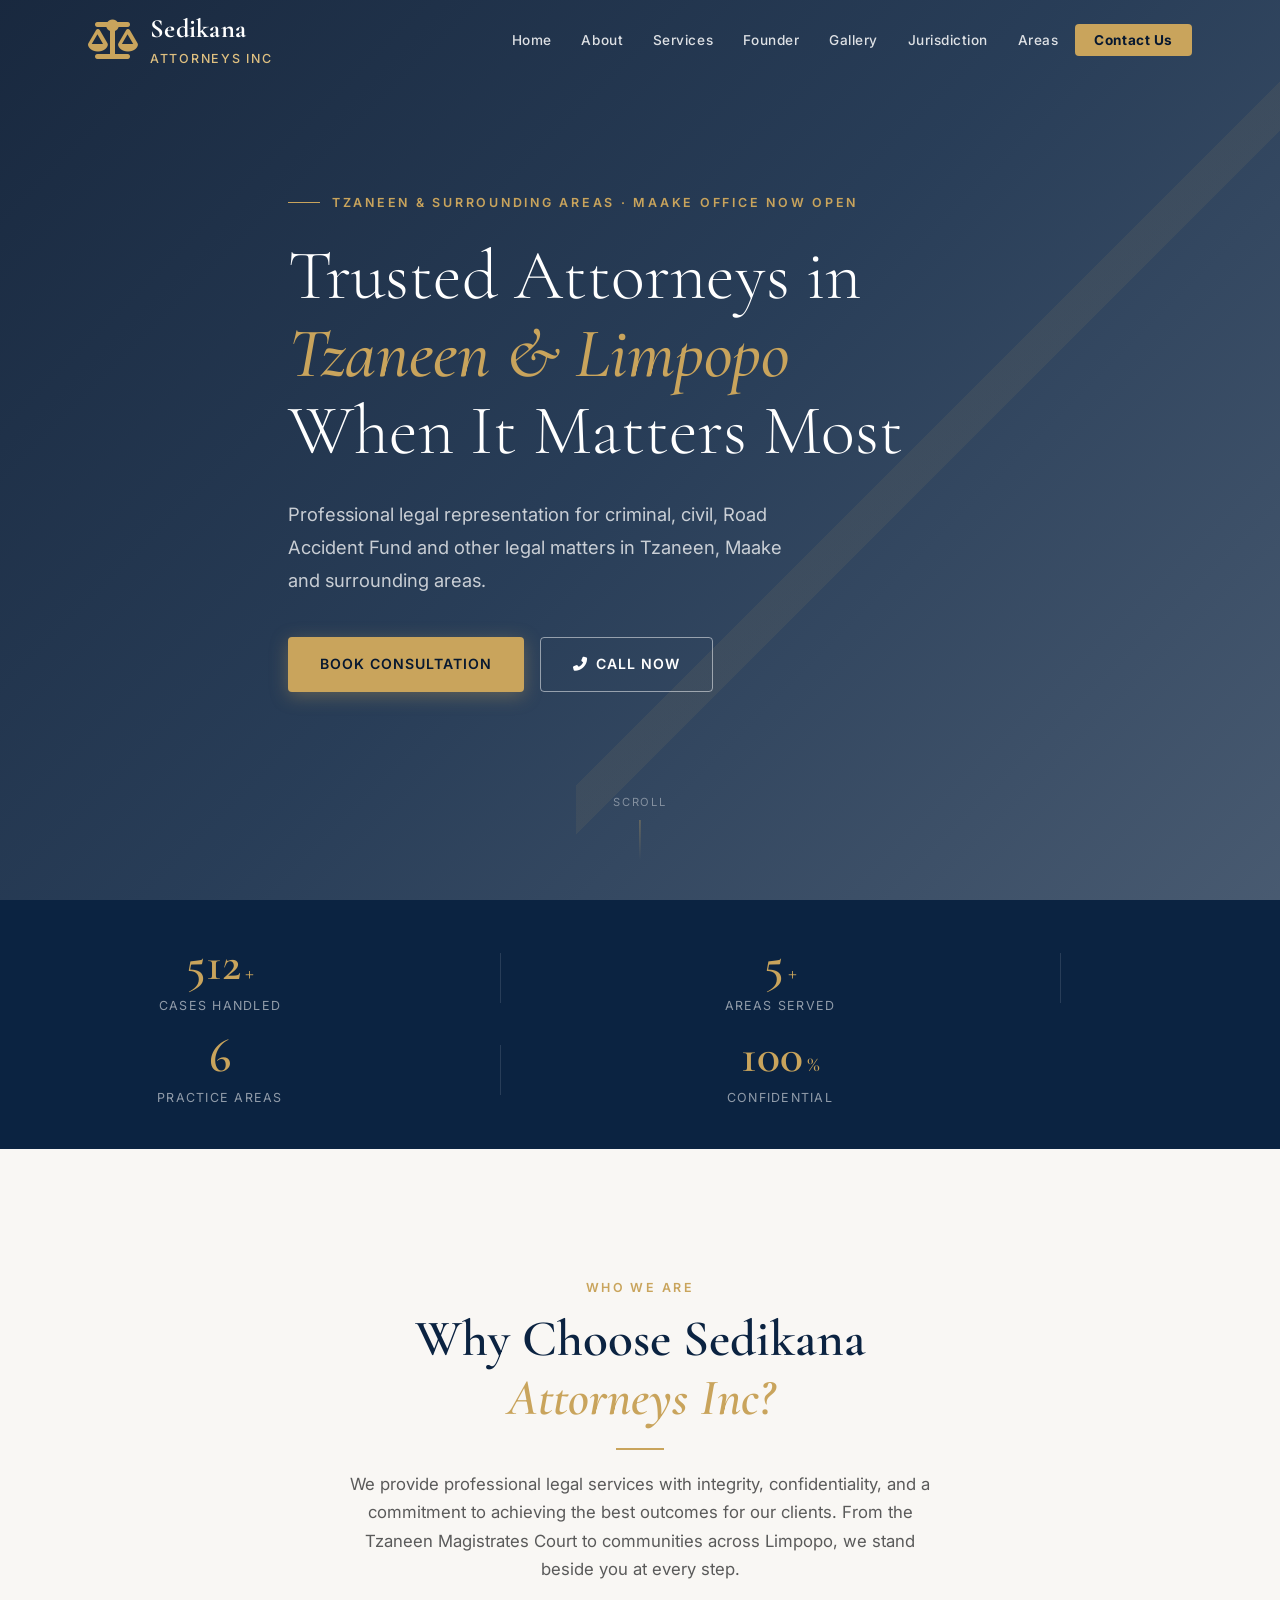
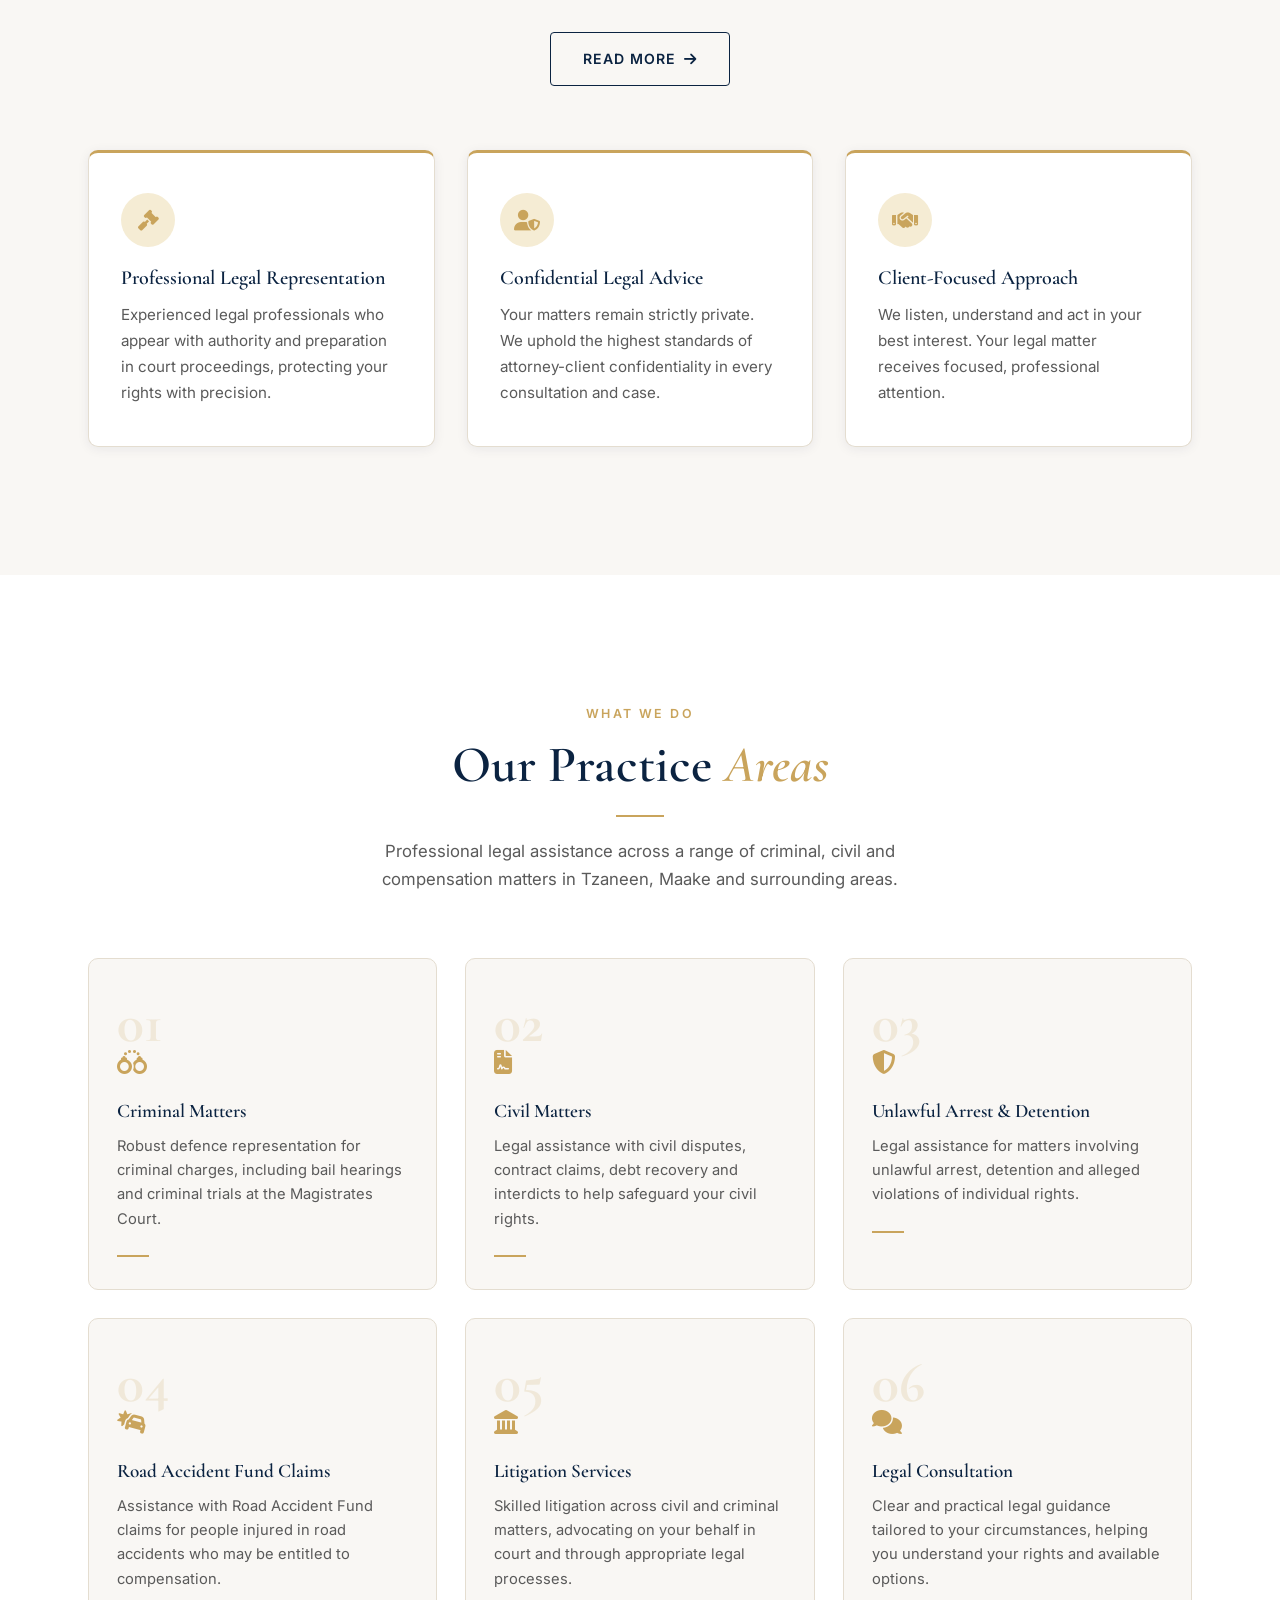
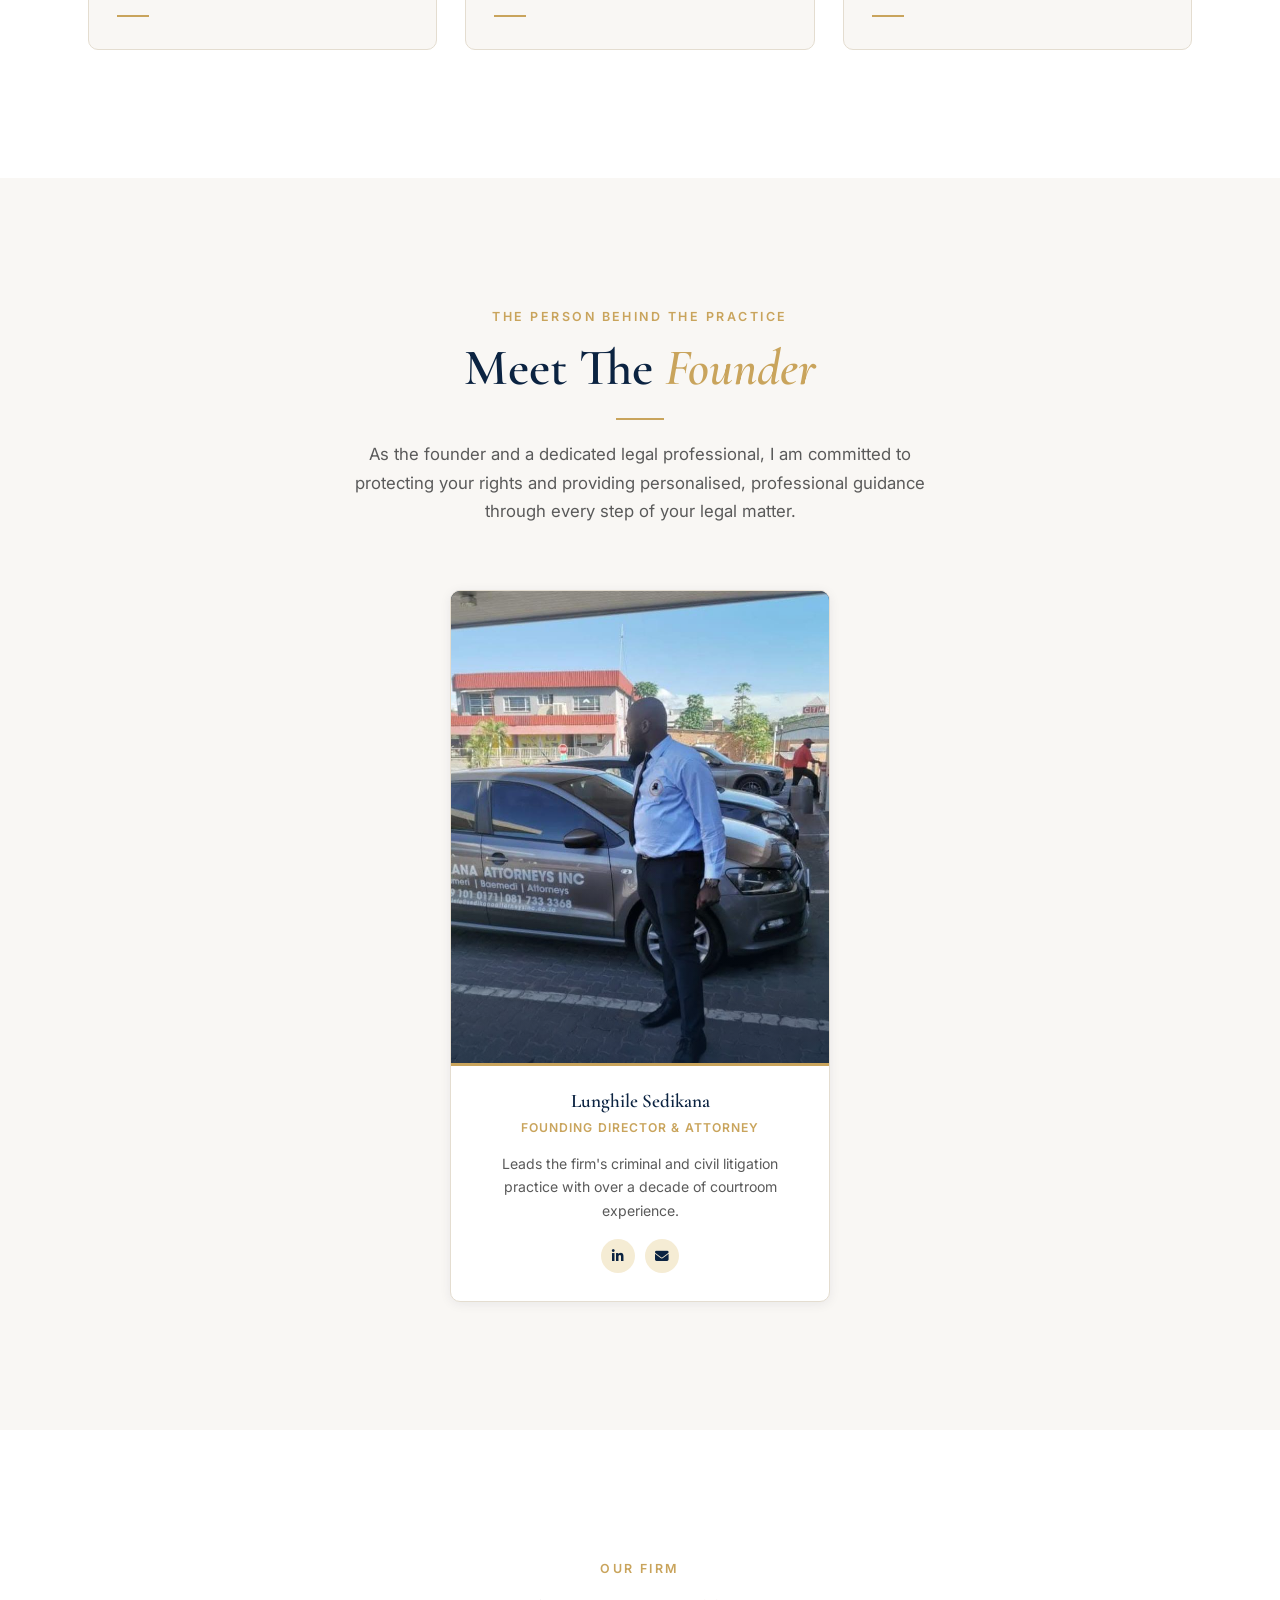
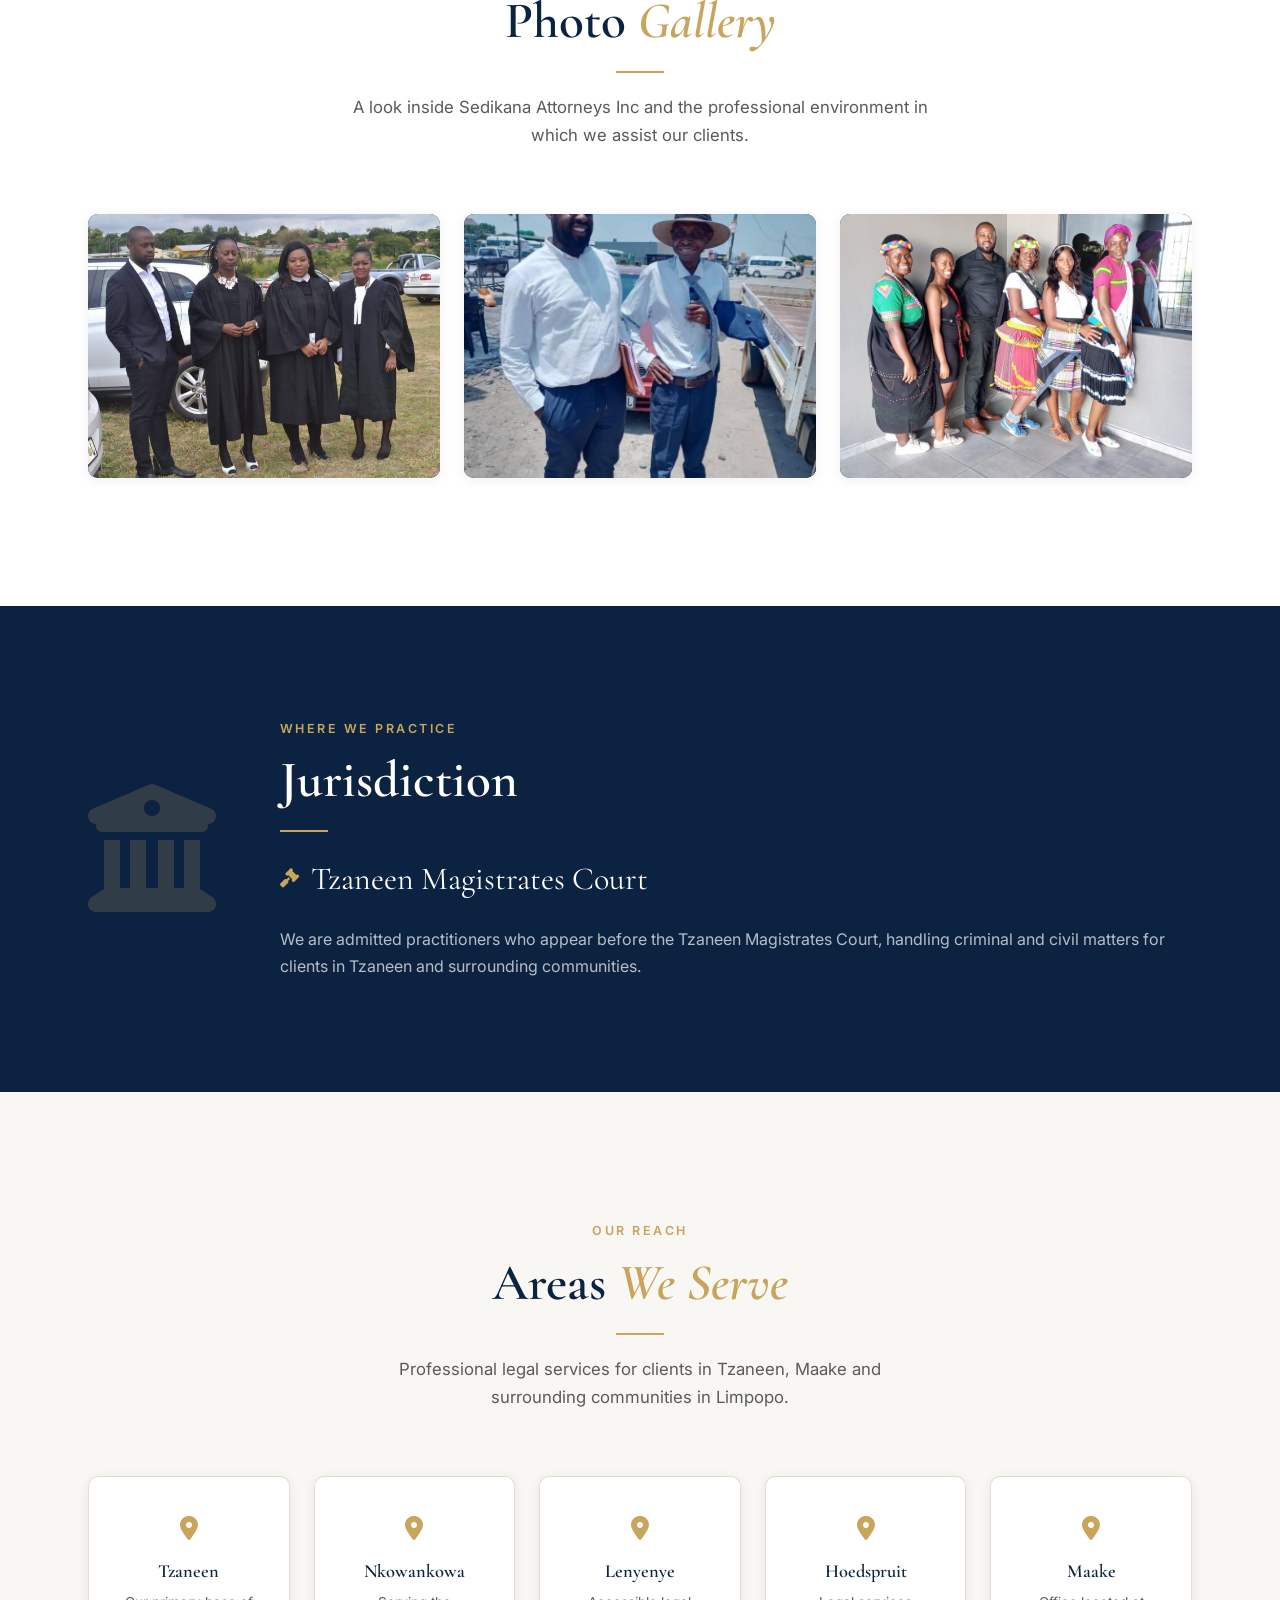
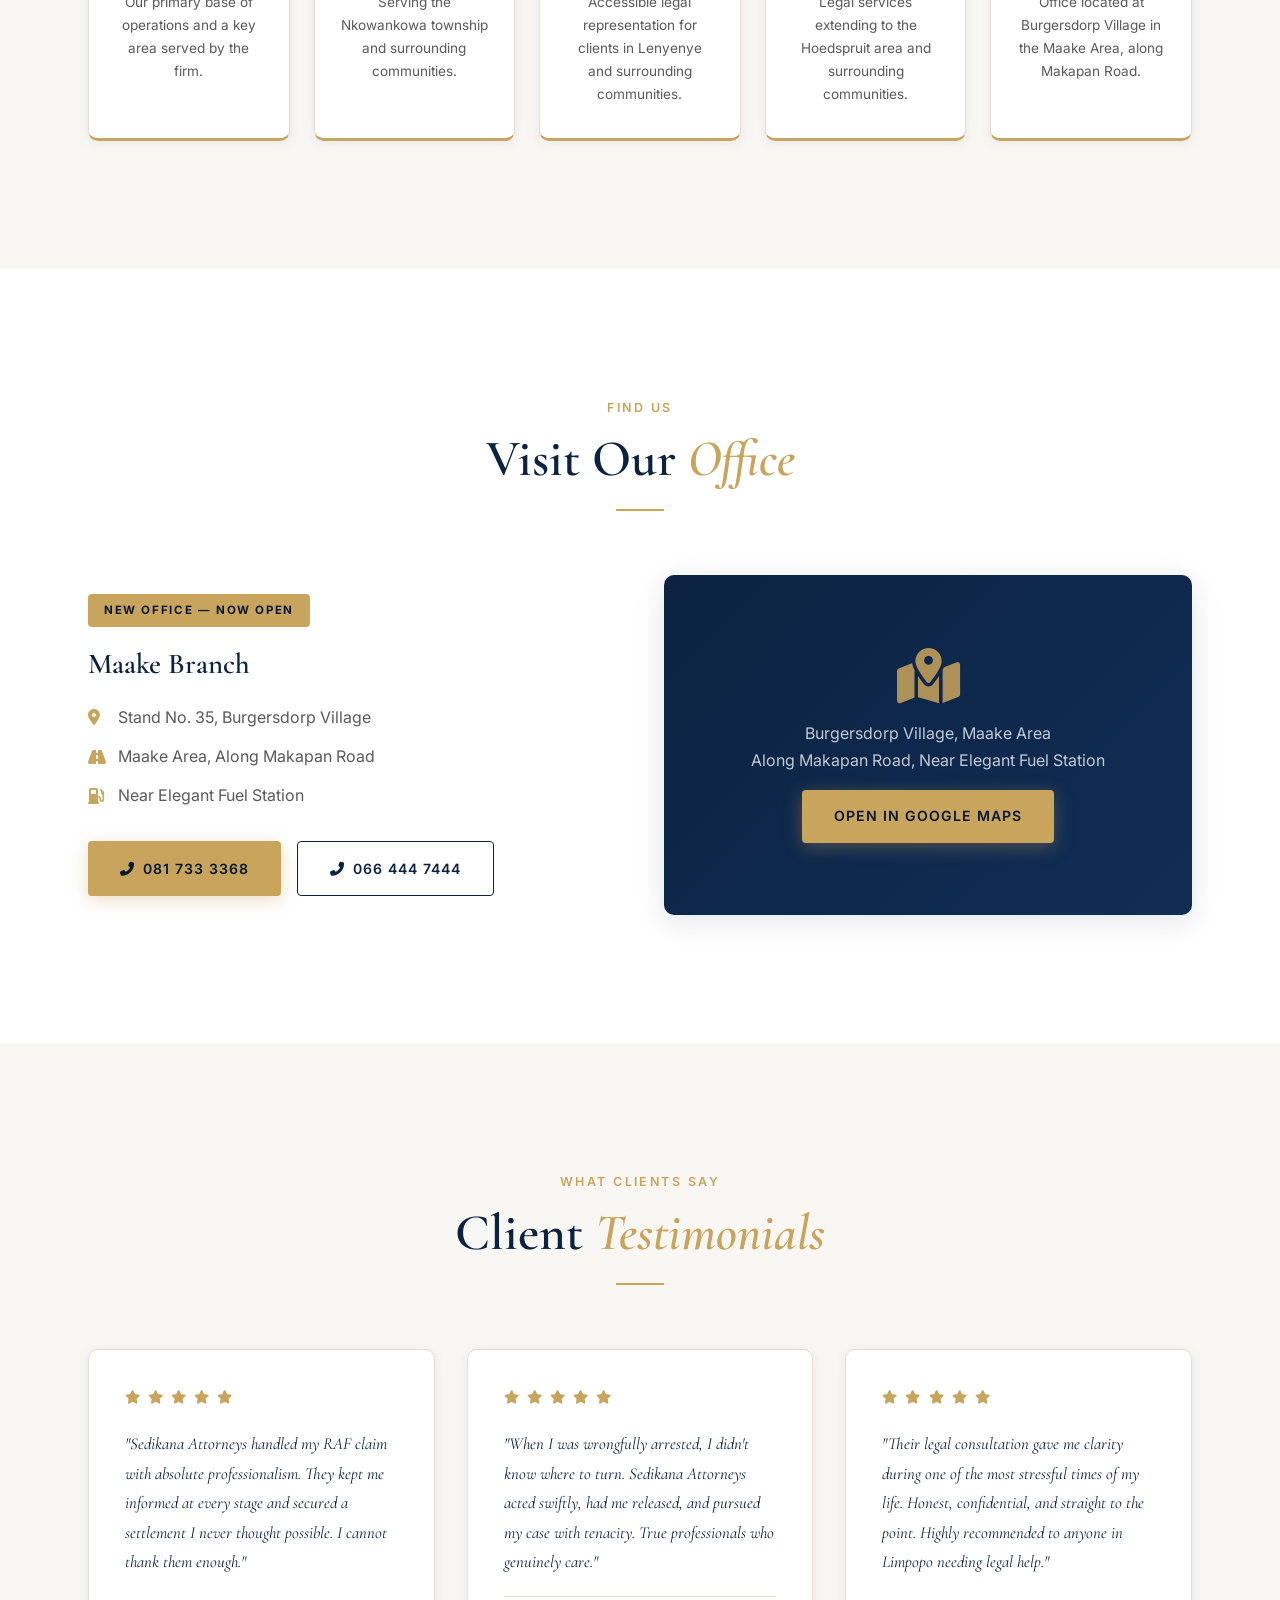
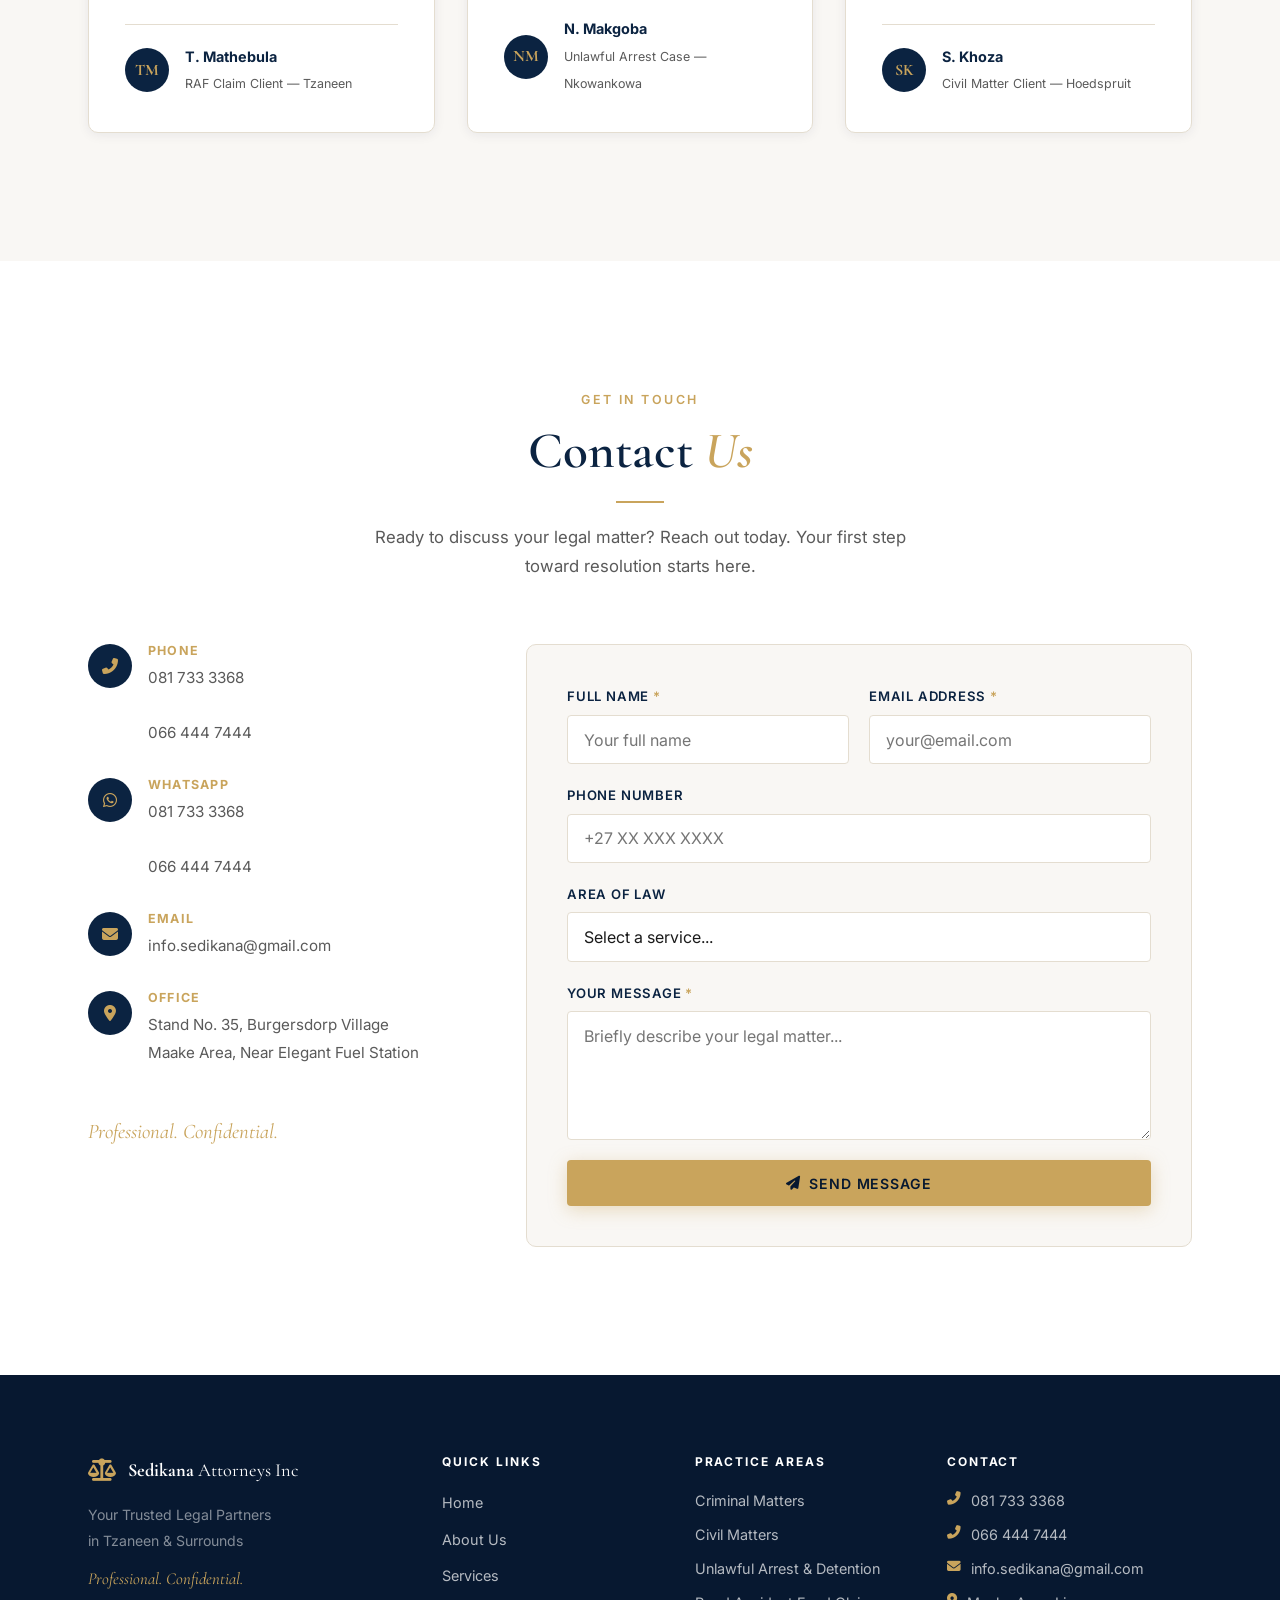
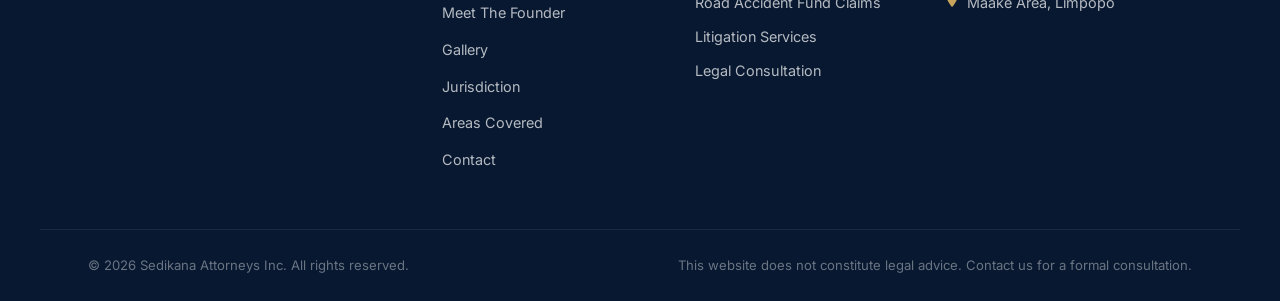
==== commit 2f6cab49: "Update: edited code" ====
--- a/index.html
+++ b/index.html
@@ -3,615 +3,1952 @@
 <head>
   <meta charset="UTF-8" />
   <meta name="viewport" content="width=device-width, initial-scale=1.0" />
-  <meta name="description" content="Professional attorneys serving Tzaneen, Maake, Nkowankowa, Lenyenye and surrounding areas." />
-  <meta name="keywords" content="attorneys Tzaneen, lawyers Limpopo, criminal law, civil law, RAF claims, Sedikana Attorneys" />
+
+  <!-- ===================== SEO ===================== -->
+
+  <title>Sedikana Attorneys Inc | Attorneys in Tzaneen, Limpopo</title>
+
+  <meta
+    name="description"
+    content="Sedikana Attorneys Inc provides professional legal services in Tzaneen, Maake, Nkowankowa, Lenyenye, Hoedspruit and surrounding areas in Limpopo."
+  />
+
+  <meta
+    name="keywords"
+    content="attorneys Tzaneen, lawyers Tzaneen, attorneys Maake, lawyers Maake, attorneys Limpopo, criminal lawyers Tzaneen, civil lawyers Tzaneen, RAF claims Tzaneen, unlawful arrest attorney, Sedikana Attorneys"
+  />
+
   <meta name="author" content="Sedikana Attorneys Inc" />
-  <meta property="og:title" content="Sedikana Attorneys Inc | Attorneys in Tzaneen" />
-  <meta property="og:description" content="Professional attorneys serving Tzaneen, Maake, Nkowankowa, Lenyenye and surrounding areas." />
+
+  <!-- Search Engine Crawling -->
+  <meta name="robots" content="index, follow" />
+  <meta name="googlebot" content="index, follow" />
+
+  <!-- Canonical URL -->
+  <link rel="canonical" href="https://sedikanaattorneys.co.za/" />
+
+  <!-- ===================== OPEN GRAPH ===================== -->
+
   <meta property="og:type" content="website" />
-  <title>Sedikana Attorneys Inc | Attorneys in Tzaneen</title>
-
-  <!-- Google Fonts -->
-  <link rel="icon" type="image/favicon.jpeg" href="images/favicon.jpeg">
+  <meta property="og:title" content="Sedikana Attorneys Inc | Attorneys in Tzaneen, Limpopo" />
+  <meta
+    property="og:description"
+    content="Professional legal services in Tzaneen, Maake, Nkowankowa, Lenyenye, Hoedspruit and surrounding areas."
+  />
+  <meta property="og:url" content="https://sedikanaattorneys.co.za/" />
+  <meta property="og:site_name" content="Sedikana Attorneys Inc" />
+  <meta
+    property="og:image"
+    content="https://sedikanaattorneys.co.za/images/og-image.jpg"
+  />
+
+  <!-- ===================== TWITTER / X ===================== -->
+
+  <meta name="twitter:card" content="summary_large_image" />
+  <meta
+    name="twitter:title"
+    content="Sedikana Attorneys Inc | Attorneys in Tzaneen, Limpopo"
+  />
+  <meta
+    name="twitter:description"
+    content="Professional legal services in Tzaneen, Maake, Nkowankowa, Lenyenye, Hoedspruit and surrounding areas."
+  />
+  <meta
+    name="twitter:image"
+    content="https://sedikanaattorneys.co.za/images/og-image.jpg"
+  />
+
+  <!-- ===================== FAVICON ===================== -->
+
+  <link rel="icon" type="image/jpeg" href="images/favicon.jpeg" />
+
+  <!-- ===================== GOOGLE FONTS ===================== -->
+
   <link rel="preconnect" href="https://fonts.googleapis.com" />
   <link rel="preconnect" href="https://fonts.gstatic.com" crossorigin />
-  <link href="https://fonts.googleapis.com/css2?family=Cormorant+Garamond:ital,wght@0,300;0,400;0,500;0,600;0,700;1,400;1,500&family=Inter:wght@300;400;500;600;700&display=swap" rel="stylesheet" />
-
-  <!-- Font Awesome -->
-  <link rel="stylesheet" href="https://cdnjs.cloudflare.com/ajax/libs/font-awesome/6.5.0/css/all.min.css" />
-
-  <!-- Main Stylesheet -->
+
+  <link
+    href="https://fonts.googleapis.com/css2?family=Cormorant+Garamond:ital,wght@0,300;0,400;0,500;0,600;0,700;1,400;1,500&family=Inter:wght@300;400;500;600;700&display=swap"
+    rel="stylesheet"
+  />
+
+  <!-- ===================== FONT AWESOME ===================== -->
+
+  <link
+    rel="stylesheet"
+    href="https://cdnjs.cloudflare.com/ajax/libs/font-awesome/6.5.0/css/all.min.css"
+  />
+
+  <!-- ===================== MAIN STYLESHEET ===================== -->
+
   <link rel="stylesheet" href="style.css" />
+
 </head>
+
 <body>
 
   <!-- ===================== LOADING SCREEN ===================== -->
+
   <div id="loader" class="loader">
     <div class="loader__inner">
+
       <div class="loader__emblem">
         <i class="fas fa-balance-scale"></i>
       </div>
-      <div class="loader__text">Sedikana Attorneys Inc</div>
-      <div class="loader__bar"><div class="loader__fill"></div></div>
+
+      <div class="loader__text">
+        Sedikana Attorneys Inc
+      </div>
+
+      <div class="loader__bar">
+        <div class="loader__fill"></div>
+      </div>
+
     </div>
   </div>
 
+
   <!-- ===================== BACK TO TOP ===================== -->
-  <button id="backToTop" class="back-to-top" aria-label="Back to top">
+
+  <button
+    id="backToTop"
+    class="back-to-top"
+    aria-label="Back to top"
+  >
     <i class="fas fa-chevron-up"></i>
   </button>
 
+
   <!-- ===================== NAVIGATION ===================== -->
+
   <header id="navbar" class="navbar">
+
     <div class="container navbar__inner">
+
       <!-- Logo -->
-      <a href="#home" class="navbar__logo">
-        <span class="navbar__logo-icon"><i class="fas fa-balance-scale"></i></span>
+
+      <a
+        href="#home"
+        class="navbar__logo"
+        aria-label="Sedikana Attorneys Inc home"
+      >
+
+        <span class="navbar__logo-icon">
+          <i class="fas fa-balance-scale"></i>
+        </span>
+
         <span class="navbar__logo-text">
-          <strong>Sedikana</strong><br/>
+          <strong>Sedikana</strong><br />
           <small>Attorneys Inc</small>
         </span>
+
       </a>
 
+
       <!-- Desktop Menu -->
-      <nav class="navbar__menu" aria-label="Main navigation">
+
+      <nav
+        class="navbar__menu"
+        aria-label="Main navigation"
+      >
+
         <ul>
-          <li><a href="#home">Home</a></li>
-          <li><a href="#about">About</a></li>
-          <li><a href="#services">Services</a></li>
-          <li><a href="#team">Founder</a></li>
-          <li><a href="#gallery">Gallery</a></li>
-          <li><a href="#jurisdiction">Jurisdiction</a></li>
-          <li><a href="#areas">Areas</a></li>
-          <li><a href="#contact" class="navbar__cta">Contact Us</a></li>
+
+          <li>
+            <a href="#home">Home</a>
+          </li>
+
+          <li>
+            <a href="#about">About</a>
+          </li>
+
+          <li>
+            <a href="#services">Services</a>
+          </li>
+
+          <li>
+            <a href="#team">Founder</a>
+          </li>
+
+          <li>
+            <a href="#gallery">Gallery</a>
+          </li>
+
+          <li>
+            <a href="#jurisdiction">Jurisdiction</a>
+          </li>
+
+          <li>
+            <a href="#areas">Areas</a>
+          </li>
+
+          <li>
+            <a
+              href="#contact"
+              class="navbar__cta"
+            >
+              Contact Us
+            </a>
+          </li>
+
         </ul>
+
       </nav>
 
+
       <!-- Hamburger -->
-      <button id="hamburger" class="hamburger" aria-label="Open menu" aria-expanded="false">
-        <span></span><span></span><span></span>
+
+      <button
+        id="hamburger"
+        class="hamburger"
+        aria-label="Open menu"
+        aria-expanded="false"
+        aria-controls="mobileMenu"
+      >
+
+        <span></span>
+        <span></span>
+        <span></span>
+
       </button>
+
     </div>
 
+
     <!-- Mobile Drawer -->
-    <nav id="mobileMenu" class="mobile-menu" aria-label="Mobile navigation">
+
+    <nav
+      id="mobileMenu"
+      class="mobile-menu"
+      aria-label="Mobile navigation"
+    >
+
       <ul>
-        <li><a href="#home" class="mobile-link">Home</a></li>
-        <li><a href="#about" class="mobile-link">About</a></li>
-        <li><a href="#services" class="mobile-link">Services</a></li>
-        <li><a href="#team" class="mobile-link">Founder</a></li>
-        <li><a href="#gallery" class="mobile-link">Gallery</a></li>
-        <li><a href="#jurisdiction" class="mobile-link">Jurisdiction</a></li>
-        <li><a href="#areas" class="mobile-link">Areas Covered</a></li>
-        <li><a href="#contact" class="mobile-link">Contact Us</a></li>
+
+        <li>
+          <a href="#home" class="mobile-link">Home</a>
+        </li>
+
+        <li>
+          <a href="#about" class="mobile-link">About</a>
+        </li>
+
+        <li>
+          <a href="#services" class="mobile-link">Services</a>
+        </li>
+
+        <li>
+          <a href="#team" class="mobile-link">Founder</a>
+        </li>
+
+        <li>
+          <a href="#gallery" class="mobile-link">Gallery</a>
+        </li>
+
+        <li>
+          <a href="#jurisdiction" class="mobile-link">Jurisdiction</a>
+        </li>
+
+        <li>
+          <a href="#areas" class="mobile-link">Areas Covered</a>
+        </li>
+
+        <li>
+          <a href="#contact" class="mobile-link">Contact Us</a>
+        </li>
+
       </ul>
+
     </nav>
+
   </header>
 
+
   <!-- ===================== HERO ===================== -->
-  <section id="home" class="hero">
-    <div class="hero__overlay"></div>
-    <div class="hero__diagonal"></div>
-    <div class="container hero__content">
-      <p class="hero__eyebrow reveal">Tzaneen & Surrounds · Est. Maake Office Now Open</p>
-      <h1 class="hero__headline reveal">
-        Trusted Legal<br/>
-        <em>Representation</em><br/>
-        When It Matters Most
-      </h1>
-      <p class="hero__sub reveal">
-        Experienced attorneys providing professional legal services<br class="hide-mobile"/>
-        in Tzaneen and surrounding areas.
-      </p>
-      <div class="hero__actions reveal">
-        <a href="#contact" class="btn btn--gold">Book Consultation</a>
-        <a href="tel:0817333368" class="btn btn--outline">
-          <i class="fas fa-phone-alt"></i> Call Now
-        </a>
+
+  <main>
+
+    <section
+      id="home"
+      class="hero"
+      aria-labelledby="hero-title"
+    >
+
+      <div class="hero__overlay"></div>
+      <div class="hero__diagonal"></div>
+
+      <div class="container hero__content">
+
+        <p class="hero__eyebrow reveal">
+          Tzaneen &amp; Surrounding Areas · Maake Office Now Open
+        </p>
+
+        <h1
+          id="hero-title"
+          class="hero__headline reveal"
+        >
+          Trusted Attorneys in<br />
+          <em>Tzaneen &amp; Limpopo</em><br />
+          When It Matters Most
+        </h1>
+
+        <p class="hero__sub reveal">
+          Professional legal representation for criminal, civil,
+          Road Accident Fund and other legal matters in Tzaneen,
+          Maake and surrounding areas.
+        </p>
+
+        <div class="hero__actions reveal">
+
+          <a
+            href="#contact"
+            class="btn btn--gold"
+          >
+            Book Consultation
+          </a>
+
+          <a
+            href="tel:0817333368"
+            class="btn btn--outline"
+            aria-label="Call Sedikana Attorneys"
+          >
+            <i class="fas fa-phone-alt"></i>
+            Call Now
+          </a>
+
+        </div>
+
       </div>
+
+
+      <div
+        class="hero__scroll-hint"
+        aria-hidden="true"
+      >
+
+        <span>Scroll</span>
+
+        <div class="hero__scroll-line"></div>
+
+      </div>
+
+    </section>
+
+
+    <!-- ===================== STATS BAR ===================== -->
+
+    <div class="statsbar">
+
+      <div class="container statsbar__inner">
+
+        <div class="statsbar__item">
+
+          <span
+            class="statsbar__num"
+            data-count="500"
+          >
+            0
+          </span>
+
+          <span class="statsbar__suffix">
+            +
+          </span>
+
+          <p>Cases Handled</p>
+
+        </div>
+
+
+        <div class="statsbar__divider"></div>
+
+
+        <div class="statsbar__item">
+
+          <span
+            class="statsbar__num"
+            data-count="5"
+          >
+            0
+          </span>
+
+          <span class="statsbar__suffix">
+            +
+          </span>
+
+          <p>Areas Served</p>
+
+        </div>
+
+
+        <div class="statsbar__divider"></div>
+
+
+        <div class="statsbar__item">
+
+          <span
+            class="statsbar__num"
+            data-count="6"
+          >
+            0
+          </span>
+
+          <span class="statsbar__suffix"></span>
+
+          <p>Practice Areas</p>
+
+        </div>
+
+
+        <div class="statsbar__divider"></div>
+
+
+        <div class="statsbar__item">
+
+          <span
+            class="statsbar__num"
+            data-count="100"
+          >
+            0
+          </span>
+
+          <span class="statsbar__suffix">
+            %
+          </span>
+
+          <p>Confidential</p>
+
+        </div>
+
+      </div>
+
     </div>
-    <div class="hero__scroll-hint">
-      <span>Scroll</span>
-      <div class="hero__scroll-line"></div>
+
+
+    <!-- ===================== ABOUT ===================== -->
+
+    <section
+      id="about"
+      class="section about"
+      aria-labelledby="about-title"
+    >
+
+      <div class="container">
+
+        <div class="section__header reveal">
+
+          <p class="section__eyebrow">
+            Who We Are
+          </p>
+
+          <h2
+            id="about-title"
+            class="section__title"
+          >
+            Why Choose Sedikana<br />
+            <em>Attorneys Inc?</em>
+          </h2>
+
+          <div class="section__rule"></div>
+
+          <p class="section__lead">
+            We provide professional legal services with integrity,
+            confidentiality, and a commitment to achieving the best
+            outcomes for our clients. From the Tzaneen Magistrates
+            Court to communities across Limpopo, we stand beside
+            you at every step.
+          </p>
+
+          <div class="about__more reveal">
+
+            <a
+              href="about.html"
+              class="btn btn--outline-dark"
+            >
+              Read More
+              <i class="fas fa-arrow-right"></i>
+            </a>
+
+          </div>
+
+        </div>
+
+
+        <div class="about__cards">
+
+          <div class="about__card reveal">
+
+            <div class="about__card-icon">
+              <i class="fas fa-gavel"></i>
+            </div>
+
+            <h3>
+              Professional Legal Representation
+            </h3>
+
+            <p>
+              Experienced legal professionals who appear with
+              authority and preparation in court proceedings,
+              protecting your rights with precision.
+            </p>
+
+          </div>
+
+
+          <div class="about__card reveal">
+
+            <div class="about__card-icon">
+              <i class="fas fa-user-shield"></i>
+            </div>
+
+            <h3>
+              Confidential Legal Advice
+            </h3>
+
+            <p>
+              Your matters remain strictly private. We uphold
+              the highest standards of attorney-client
+              confidentiality in every consultation and case.
+            </p>
+
+          </div>
+
+
+          <div class="about__card reveal">
+
+            <div class="about__card-icon">
+              <i class="fas fa-handshake"></i>
+            </div>
+
+            <h3>
+              Client-Focused Approach
+            </h3>
+
+            <p>
+              We listen, understand and act in your best
+              interest. Your legal matter receives focused,
+              professional attention.
+            </p>
+
+          </div>
+
+        </div>
+
+      </div>
+
+    </section>
+
+
+    <!-- ===================== SERVICES ===================== -->
+
+    <section
+      id="services"
+      class="section services"
+      aria-labelledby="services-title"
+    >
+
+      <div class="container">
+
+        <div class="section__header reveal">
+
+          <p class="section__eyebrow">
+            What We Do
+          </p>
+
+          <h2
+            id="services-title"
+            class="section__title"
+          >
+            Our Practice <em>Areas</em>
+          </h2>
+
+          <div class="section__rule"></div>
+
+          <p class="section__lead">
+            Professional legal assistance across a range of
+            criminal, civil and compensation matters in Tzaneen,
+            Maake and surrounding areas.
+          </p>
+
+        </div>
+
+
+        <div class="services__grid">
+
+
+          <!-- Criminal Matters -->
+
+          <div class="service-card reveal">
+
+            <div class="service-card__num">
+              01
+            </div>
+
+            <div class="service-card__icon">
+              <i class="fas fa-handcuffs"></i>
+            </div>
+
+            <h3>
+              Criminal Matters
+            </h3>
+
+            <p>
+              Robust defence representation for criminal charges,
+              including bail hearings and criminal trials at the
+              Magistrates Court.
+            </p>
+
+            <div class="service-card__line"></div>
+
+          </div>
+
+
+          <!-- Civil Matters -->
+
+          <div class="service-card reveal">
+
+            <div class="service-card__num">
+              02
+            </div>
+
+            <div class="service-card__icon">
+              <i class="fas fa-file-contract"></i>
+            </div>
+
+            <h3>
+              Civil Matters
+            </h3>
+
+            <p>
+              Legal assistance with civil disputes, contract
+              claims, debt recovery and interdicts to help
+              safeguard your civil rights.
+            </p>
+
+            <div class="service-card__line"></div>
+
+          </div>
+
+
+          <!-- Unlawful Arrest -->
+
+          <div class="service-card reveal">
+
+            <div class="service-card__num">
+              03
+            </div>
+
+            <div class="service-card__icon">
+              <i class="fas fa-shield-halved"></i>
+            </div>
+
+            <h3>
+              Unlawful Arrest &amp; Detention
+            </h3>
+
+            <p>
+              Legal assistance for matters involving unlawful
+              arrest, detention and alleged violations of
+              individual rights.
+            </p>
+
+            <div class="service-card__line"></div>
+
+          </div>
+
+
+          <!-- RAF Claims -->
+
+          <div class="service-card reveal">
+
+            <div class="service-card__num">
+              04
+            </div>
+
+            <div class="service-card__icon">
+              <i class="fas fa-car-burst"></i>
+            </div>
+
+            <h3>
+              Road Accident Fund Claims
+            </h3>
+
+            <p>
+              Assistance with Road Accident Fund claims for
+              people injured in road accidents who may be
+              entitled to compensation.
+            </p>
+
+            <div class="service-card__line"></div>
+
+          </div>
+
+
+          <!-- Litigation -->
+
+          <div class="service-card reveal">
+
+            <div class="service-card__num">
+              05
+            </div>
+
+            <div class="service-card__icon">
+              <i class="fas fa-landmark"></i>
+            </div>
+
+            <h3>
+              Litigation Services
+            </h3>
+
+            <p>
+              Skilled litigation across civil and criminal
+              matters, advocating on your behalf in court and
+              through appropriate legal processes.
+            </p>
+
+            <div class="service-card__line"></div>
+
+          </div>
+
+
+          <!-- Consultation -->
+
+          <div class="service-card reveal">
+
+            <div class="service-card__num">
+              06
+            </div>
+
+            <div class="service-card__icon">
+              <i class="fas fa-comments"></i>
+            </div>
+
+            <h3>
+              Legal Consultation
+            </h3>
+
+            <p>
+              Clear and practical legal guidance tailored to
+              your circumstances, helping you understand your
+              rights and available options.
+            </p>
+
+            <div class="service-card__line"></div>
+
+          </div>
+
+
+        </div>
+
+      </div>
+
+    </section>
+
+
+    <!-- ===================== FOUNDER ===================== -->
+
+    <section
+      id="team"
+      class="section team"
+      aria-labelledby="team-title"
+    >
+
+      <div class="container">
+
+        <div class="section__header reveal">
+
+          <p class="section__eyebrow">
+            The Person Behind The Practice
+          </p>
+
+          <h2
+            id="team-title"
+            class="section__title"
+          >
+            Meet The <em>Founder</em>
+          </h2>
+
+          <div class="section__rule"></div>
+
+          <p class="section__lead">
+            As the founder and a dedicated legal professional,
+            I am committed to protecting your rights and
+            providing personalised, professional guidance
+            through every step of your legal matter.
+          </p>
+
+        </div>
+
+
+        <div class="team__grid team__grid--single">
+
+          <div class="team-card reveal">
+
+            <div class="team-card__photo">
+
+              <img
+                src="images/car2.jpeg"
+                alt="Lunghile Sedikana, Founding Director and Attorney at Sedikana Attorneys Inc"
+                loading="lazy"
+                width="600"
+                height="750"
+              />
+
+            </div>
+
+
+            <div class="team-card__info">
+
+              <h3>
+                Lunghile Sedikana
+              </h3>
+
+              <p class="team-card__role">
+                Founding Director &amp; Attorney
+              </p>
+
+              <p class="team-card__bio">
+                Leads the firm's criminal and civil litigation
+                practice with over a decade of courtroom
+                experience.
+              </p>
+
+
+              <div class="team-card__social">
+
+                <a
+                  href="#"
+                  aria-label="Lunghile Sedikana on LinkedIn"
+                >
+                  <i class="fab fa-linkedin-in"></i>
+                </a>
+
+                <a
+                  href="mailto:info.sedikana@gmail.com"
+                  aria-label="Email Sedikana Attorneys Inc"
+                >
+                  <i class="fas fa-envelope"></i>
+                </a>
+
+              </div>
+
+            </div>
+
+          </div>
+
+        </div>
+
+      </div>
+
+    </section>
+
+
+    <!-- ===================== GALLERY ===================== -->
+
+    <section
+      id="gallery"
+      class="section gallery"
+      aria-labelledby="gallery-title"
+    >
+
+      <div class="container">
+
+        <div class="section__header reveal">
+
+          <p class="section__eyebrow">
+            Our Firm
+          </p>
+
+          <h2
+            id="gallery-title"
+            class="section__title"
+          >
+            Photo <em>Gallery</em>
+          </h2>
+
+          <div class="section__rule"></div>
+
+          <p class="section__lead">
+            A look inside Sedikana Attorneys Inc and the
+            professional environment in which we assist our
+            clients.
+          </p>
+
+        </div>
+
+
+        <div class="gallery__grid">
+
+          <div class="gallery-item reveal">
+
+            <img
+              src="images/stuff2.jpeg"
+              alt="Sedikana Attorneys Inc office in Maake, Limpopo"
+              loading="lazy"
+              width="800"
+              height="600"
+            />
+
+          </div>
+
+
+          <div class="gallery-item reveal">
+
+            <img
+              src="images/stuff3.jpeg"
+              alt="Sedikana Attorneys Inc legal practice in Tzaneen, Limpopo"
+              loading="lazy"
+              width="800"
+              height="600"
+            />
+
+          </div>
+
+
+          <div class="gallery-item reveal">
+
+            <img
+              src="images/stuff5.jpeg"
+              alt="Sedikana Attorneys Inc professional legal office"
+              loading="lazy"
+              width="800"
+              height="600"
+            />
+
+          </div>
+
+        </div>
+
+      </div>
+
+    </section>
+
+
+    <!-- ===================== JURISDICTION ===================== -->
+
+    <section
+      id="jurisdiction"
+      class="section jurisdiction"
+      aria-labelledby="jurisdiction-title"
+    >
+
+      <div class="container">
+
+        <div class="jurisdiction__inner reveal">
+
+          <div
+            class="jurisdiction__icon"
+            aria-hidden="true"
+          >
+            <i class="fas fa-building-columns"></i>
+          </div>
+
+
+          <div class="jurisdiction__content">
+
+            <p class="section__eyebrow">
+              Where We Practice
+            </p>
+
+            <h2
+              id="jurisdiction-title"
+              class="section__title"
+            >
+              Jurisdiction
+            </h2>
+
+            <div class="section__rule"></div>
+
+            <p class="jurisdiction__court">
+
+              <i class="fas fa-gavel"></i>
+
+              Tzaneen Magistrates Court
+
+            </p>
+
+            <p>
+              We are admitted practitioners who appear before
+              the Tzaneen Magistrates Court, handling criminal
+              and civil matters for clients in Tzaneen and
+              surrounding communities.
+            </p>
+
+          </div>
+
+        </div>
+
+      </div>
+
+    </section>
+
+
+    <!-- ===================== AREAS COVERED ===================== -->
+
+    <section
+      id="areas"
+      class="section areas"
+      aria-labelledby="areas-title"
+    >
+
+      <div class="container">
+
+        <div class="section__header reveal">
+
+          <p class="section__eyebrow">
+            Our Reach
+          </p>
+
+          <h2
+            id="areas-title"
+            class="section__title"
+          >
+            Areas <em>We Serve</em>
+          </h2>
+
+          <div class="section__rule"></div>
+
+          <p class="section__lead">
+            Professional legal services for clients in Tzaneen,
+            Maake and surrounding communities in Limpopo.
+          </p>
+
+        </div>
+
+
+        <div class="areas__grid">
+
+
+          <!-- Tzaneen -->
+
+          <div class="area-card reveal">
+
+            <div class="area-card__icon">
+              <i class="fas fa-location-dot"></i>
+            </div>
+
+            <h3>
+              Tzaneen
+            </h3>
+
+            <p>
+              Our primary base of operations and a key area
+              served by the firm.
+            </p>
+
+          </div>
+
+
+          <!-- Nkowankowa -->
+
+          <div class="area-card reveal">
+
+            <div class="area-card__icon">
+              <i class="fas fa-location-dot"></i>
+            </div>
+
+            <h3>
+              Nkowankowa
+            </h3>
+
+            <p>
+              Serving the Nkowankowa township and surrounding
+              communities.
+            </p>
+
+          </div>
+
+
+          <!-- Lenyenye -->
+
+          <div class="area-card reveal">
+
+            <div class="area-card__icon">
+              <i class="fas fa-location-dot"></i>
+            </div>
+
+            <h3>
+              Lenyenye
+            </h3>
+
+            <p>
+              Accessible legal representation for clients
+              in Lenyenye and surrounding communities.
+            </p>
+
+          </div>
+
+
+          <!-- Hoedspruit -->
+
+          <div class="area-card reveal">
+
+            <div class="area-card__icon">
+              <i class="fas fa-location-dot"></i>
+            </div>
+
+            <h3>
+              Hoedspruit
+            </h3>
+
+            <p>
+              Legal services extending to the Hoedspruit
+              area and surrounding communities.
+            </p>
+
+          </div>
+
+
+          <!-- Maake -->
+
+          <div class="area-card reveal">
+
+            <div class="area-card__icon">
+              <i class="fas fa-location-dot"></i>
+            </div>
+
+            <h3>
+              Maake
+            </h3>
+
+            <p>
+              Office located at Burgersdorp Village in the
+              Maake Area, along Makapan Road.
+            </p>
+
+          </div>
+
+
+        </div>
+
+      </div>
+
+    </section>
+
+
+    <!-- ===================== OFFICE / MAP ===================== -->
+
+    <section
+      class="section office"
+      aria-labelledby="office-title"
+    >
+
+      <div class="container">
+
+        <div class="section__header reveal">
+
+          <p class="section__eyebrow">
+            Find Us
+          </p>
+
+          <h2
+            id="office-title"
+            class="section__title"
+          >
+            Visit Our <em>Office</em>
+          </h2>
+
+          <div class="section__rule"></div>
+
+        </div>
+
+
+        <div class="office__inner">
+
+
+          <!-- Office Information -->
+
+          <div class="office__info reveal">
+
+            <div class="office__badge">
+              NEW OFFICE — NOW OPEN
+            </div>
+
+            <h3>
+              Maake Branch
+            </h3>
+
+            <ul class="office__list">
+
+              <li>
+                <i class="fas fa-map-marker-alt"></i>
+                Stand No. 35, Burgersdorp Village
+              </li>
+
+              <li>
+                <i class="fas fa-road"></i>
+                Maake Area, Along Makapan Road
+              </li>
+
+              <li>
+                <i class="fas fa-gas-pump"></i>
+                Near Elegant Fuel Station
+              </li>
+
+            </ul>
+
+
+            <div class="office__contact-row">
+
+              <a
+                href="tel:0817333368"
+                class="btn btn--gold"
+                aria-label="Call Sedikana Attorneys on 081 733 3368"
+              >
+                <i class="fas fa-phone-alt"></i>
+                081 733 3368
+              </a>
+
+              <a
+                href="tel:0664447444"
+                class="btn btn--outline-dark"
+                aria-label="Call Sedikana Attorneys on 066 444 7444"
+              >
+                <i class="fas fa-phone-alt"></i>
+                066 444 7444
+              </a>
+
+            </div>
+
+          </div>
+
+
+          <!-- Google Maps -->
+
+          <div class="office__map reveal">
+
+            <div class="map-placeholder">
+
+              <i class="fas fa-map-location-dot"></i>
+
+              <p>
+                Burgersdorp Village, Maake Area<br />
+                Along Makapan Road, Near Elegant Fuel Station
+              </p>
+
+              <a
+                href="https://maps.google.com/?q=Maake+Burgersdorp+Village+Makapan+Road"
+                target="_blank"
+                rel="noopener noreferrer"
+                class="btn btn--gold"
+              >
+                Open in Google Maps
+              </a>
+
+            </div>
+
+          </div>
+
+        </div>
+
+      </div>
+
+    </section>
+
+
+    <!-- ===================== TESTIMONIALS ===================== -->
+
+    <section
+      class="section testimonials"
+      aria-labelledby="testimonials-title"
+    >
+
+      <div class="container">
+
+        <div class="section__header reveal">
+
+          <p class="section__eyebrow">
+            What Clients Say
+          </p>
+
+          <h2
+            id="testimonials-title"
+            class="section__title"
+          >
+            Client <em>Testimonials</em>
+          </h2>
+
+          <div class="section__rule"></div>
+
+        </div>
+
+
+        <div class="testimonials__grid">
+
+
+          <!-- Testimonial 1 -->
+
+          <div class="testimonial-card reveal">
+
+            <div
+              class="testimonial-card__stars"
+              aria-label="5 star testimonial"
+            >
+
+              <i class="fas fa-star"></i>
+              <i class="fas fa-star"></i>
+              <i class="fas fa-star"></i>
+              <i class="fas fa-star"></i>
+              <i class="fas fa-star"></i>
+
+            </div>
+
+            <blockquote>
+              "Sedikana Attorneys handled my RAF claim with
+              absolute professionalism. They kept me informed
+              at every stage and secured a settlement I never
+              thought possible. I cannot thank them enough."
+            </blockquote>
+
+            <div class="testimonial-card__author">
+
+              <div class="testimonial-card__avatar">
+                TM
+              </div>
+
+              <div>
+
+                <strong>
+                  T. Mathebula
+                </strong>
+
+                <span>
+                  RAF Claim Client — Tzaneen
+                </span>
+
+              </div>
+
+            </div>
+
+          </div>
+
+
+          <!-- Testimonial 2 -->
+
+          <div class="testimonial-card reveal">
+
+            <div
+              class="testimonial-card__stars"
+              aria-label="5 star testimonial"
+            >
+
+              <i class="fas fa-star"></i>
+              <i class="fas fa-star"></i>
+              <i class="fas fa-star"></i>
+              <i class="fas fa-star"></i>
+              <i class="fas fa-star"></i>
+
+            </div>
+
+            <blockquote>
+              "When I was wrongfully arrested, I didn't know
+              where to turn. Sedikana Attorneys acted swiftly,
+              had me released, and pursued my case with
+              tenacity. True professionals who genuinely care."
+            </blockquote>
+
+            <div class="testimonial-card__author">
+
+              <div class="testimonial-card__avatar">
+                NM
+              </div>
+
+              <div>
+
+                <strong>
+                  N. Makgoba
+                </strong>
+
+                <span>
+                  Unlawful Arrest Case — Nkowankowa
+                </span>
+
+              </div>
+
+            </div>
+
+          </div>
+
+
+          <!-- Testimonial 3 -->
+
+          <div class="testimonial-card reveal">
+
+            <div
+              class="testimonial-card__stars"
+              aria-label="5 star testimonial"
+            >
+
+              <i class="fas fa-star"></i>
+              <i class="fas fa-star"></i>
+              <i class="fas fa-star"></i>
+              <i class="fas fa-star"></i>
+              <i class="fas fa-star"></i>
+
+            </div>
+
+            <blockquote>
+              "Their legal consultation gave me clarity during
+              one of the most stressful times of my life.
+              Honest, confidential, and straight to the point.
+              Highly recommended to anyone in Limpopo needing
+              legal help."
+            </blockquote>
+
+            <div class="testimonial-card__author">
+
+              <div class="testimonial-card__avatar">
+                SK
+              </div>
+
+              <div>
+
+                <strong>
+                  S. Khoza
+                </strong>
+
+                <span>
+                  Civil Matter Client — Hoedspruit
+                </span>
+
+              </div>
+
+            </div>
+
+          </div>
+
+
+        </div>
+
+      </div>
+
+    </section>
+
+
+    <!-- ===================== CONTACT ===================== -->
+
+    <section
+      id="contact"
+      class="section contact"
+      aria-labelledby="contact-title"
+    >
+
+      <div class="container">
+
+        <div class="section__header reveal">
+
+          <p class="section__eyebrow">
+            Get In Touch
+          </p>
+
+          <h2
+            id="contact-title"
+            class="section__title"
+          >
+            Contact <em>Us</em>
+          </h2>
+
+          <div class="section__rule"></div>
+
+          <p class="section__lead">
+            Ready to discuss your legal matter? Reach out today.
+            Your first step toward resolution starts here.
+          </p>
+
+        </div>
+
+
+        <div class="contact__inner">
+
+
+          <!-- Contact Details -->
+
+          <div class="contact__details reveal">
+
+
+            <div class="contact__item">
+
+              <div class="contact__item-icon">
+                <i class="fas fa-phone-alt"></i>
+              </div>
+
+              <div>
+
+                <h4>
+                  Phone
+                </h4>
+
+                <a href="tel:0817333368">
+                  081 733 3368
+                </a>
+
+                <br />
+
+                <a href="tel:0664447444">
+                  066 444 7444
+                </a>
+
+              </div>
+
+            </div>
+
+
+            <div class="contact__item">
+
+              <div class="contact__item-icon">
+                <i class="fab fa-whatsapp"></i>
+              </div>
+
+              <div>
+
+                <h4>
+                  WhatsApp
+                </h4>
+
+                <a
+                  href="https://wa.me/27817333368"
+                  target="_blank"
+                  rel="noopener noreferrer"
+                >
+                  081 733 3368
+                </a>
+
+                <br />
+
+                <a
+                  href="https://wa.me/27664447444"
+                  target="_blank"
+                  rel="noopener noreferrer"
+                >
+                  066 444 7444
+                </a>
+
+              </div>
+
+            </div>
+
+
+            <div class="contact__item">
+
+              <div class="contact__item-icon">
+                <i class="fas fa-envelope"></i>
+              </div>
+
+              <div>
+
+                <h4>
+                  Email
+                </h4>
+
+                <a href="mailto:info.sedikana@gmail.com">
+                  info.sedikana@gmail.com
+                </a>
+
+              </div>
+
+            </div>
+
+
+            <div class="contact__item">
+
+              <div class="contact__item-icon">
+                <i class="fas fa-map-marker-alt"></i>
+              </div>
+
+              <div>
+
+                <h4>
+                  Office
+                </h4>
+
+                <p>
+                  Stand No. 35, Burgersdorp Village<br />
+                  Maake Area, Near Elegant Fuel Station
+                </p>
+
+              </div>
+
+            </div>
+
+
+            <div class="contact__tagline">
+
+              <p>
+                <em>
+                  Professional. Confidential.
+                </em>
+              </p>
+
+            </div>
+
+
+          </div>
+
+
+          <!-- Contact Form -->
+
+          <div class="contact__form-wrap reveal">
+
+            <form
+              id="contactForm"
+              class="contact__form"
+              novalidate
+            >
+
+              <div class="form__row">
+
+
+                <div class="form__group">
+
+                  <label for="name">
+                    Full Name <span>*</span>
+                  </label>
+
+                  <input
+                    type="text"
+                    id="name"
+                    name="name"
+                    placeholder="Your full name"
+                    autocomplete="name"
+                    required
+                  />
+
+                </div>
+
+
+                <div class="form__group">
+
+                  <label for="email">
+                    Email Address <span>*</span>
+                  </label>
+
+                  <input
+                    type="email"
+                    id="email"
+                    name="email"
+                    placeholder="your@email.com"
+                    autocomplete="email"
+                    required
+                  />
+
+                </div>
+
+
+              </div>
+
+
+              <div class="form__group">
+
+                <label for="phone">
+                  Phone Number
+                </label>
+
+                <input
+                  type="tel"
+                  id="phone"
+                  name="phone"
+                  placeholder="+27 XX XXX XXXX"
+                  autocomplete="tel"
+                />
+
+              </div>
+
+
+              <div class="form__group">
+
+                <label for="service">
+                  Area of Law
+                </label>
+
+                <select
+                  id="service"
+                  name="service"
+                >
+
+                  <option value="">
+                    Select a service...
+                  </option>
+
+                  <option>
+                    Criminal Matters
+                  </option>
+
+                  <option>
+                    Civil Matters
+                  </option>
+
+                  <option>
+                    Unlawful Arrest &amp; Detention
+                  </option>
+
+                  <option>
+                    Road Accident Fund Claims
+                  </option>
+
+                  <option>
+                    Litigation Services
+                  </option>
+
+                  <option>
+                    Legal Consultation
+                  </option>
+
+                </select>
+
+              </div>
+
+
+              <div class="form__group">
+
+                <label for="message">
+                  Your Message <span>*</span>
+                </label>
+
+                <textarea
+                  id="message"
+                  name="message"
+                  rows="5"
+                  placeholder="Briefly describe your legal matter..."
+                  required
+                ></textarea>
+
+              </div>
+
+
+              <button
+                type="submit"
+                class="btn btn--gold btn--full"
+              >
+
+                <i class="fas fa-paper-plane"></i>
+                Send Message
+
+              </button>
+
+
+              <div
+                id="formFeedback"
+                class="form__feedback"
+                aria-live="polite"
+              ></div>
+
+
+            </form>
+
+          </div>
+
+
+        </div>
+
+      </div>
+
+    </section>
+
+  </main>
+
+
+  <!-- ===================== FOOTER ===================== -->
+
+  <footer class="footer">
+
+    <div class="container footer__inner">
+
+
+      <!-- Brand -->
+
+      <div class="footer__brand">
+
+        <div class="footer__logo">
+
+          <i class="fas fa-balance-scale"></i>
+
+          <span>
+            <strong>Sedikana</strong>
+            Attorneys Inc
+          </span>
+
+        </div>
+
+        <p class="footer__tagline">
+          Your Trusted Legal Partners<br />
+          in Tzaneen &amp; Surrounds
+        </p>
+
+        <p class="footer__motto">
+          <em>
+            Professional. Confidential.
+          </em>
+        </p>
+
+      </div>
+
+
+      <!-- Quick Links -->
+
+      <div class="footer__links">
+
+        <h4>
+          Quick Links
+        </h4>
+
+        <ul>
+
+          <li>
+            <a href="#home">Home</a>
+          </li>
+
+          <li>
+            <a href="#about">About Us</a>
+          </li>
+
+          <li>
+            <a href="#services">Services</a>
+          </li>
+
+          <li>
+            <a href="#team">Meet The Founder</a>
+          </li>
+
+          <li>
+            <a href="#gallery">Gallery</a>
+          </li>
+
+          <li>
+            <a href="#jurisdiction">Jurisdiction</a>
+          </li>
+
+          <li>
+            <a href="#areas">Areas Covered</a>
+          </li>
+
+          <li>
+            <a href="#contact">Contact</a>
+          </li>
+
+        </ul>
+
+      </div>
+
+
+      <!-- Practice Areas -->
+
+      <div class="footer__services">
+
+        <h4>
+          Practice Areas
+        </h4>
+
+        <ul>
+
+          <li>
+            Criminal Matters
+          </li>
+
+          <li>
+            Civil Matters
+          </li>
+
+          <li>
+            Unlawful Arrest &amp; Detention
+          </li>
+
+          <li>
+            Road Accident Fund Claims
+          </li>
+
+          <li>
+            Litigation Services
+          </li>
+
+          <li>
+            Legal Consultation
+          </li>
+
+        </ul>
+
+      </div>
+
+
+      <!-- Contact -->
+
+      <div class="footer__contact">
+
+        <h4>
+          Contact
+        </h4>
+
+        <ul>
+
+          <li>
+            <i class="fas fa-phone-alt"></i>
+
+            <a href="tel:0817333368">
+              081 733 3368
+            </a>
+
+          </li>
+
+
+          <li>
+            <i class="fas fa-phone-alt"></i>
+
+            <a href="tel:0664447444">
+              066 444 7444
+            </a>
+
+          </li>
+
+
+          <li>
+            <i class="fas fa-envelope"></i>
+
+            <a href="mailto:info.sedikana@gmail.com">
+              info.sedikana@gmail.com
+            </a>
+
+          </li>
+
+
+          <li>
+            <i class="fas fa-map-marker-alt"></i>
+            Maake Area, Limpopo
+          </li>
+
+        </ul>
+
+      </div>
+
+
     </div>
-  </section>
-
-  <!-- ===================== STATS BAR ===================== -->
-  <div class="statsbar">
-    <div class="container statsbar__inner">
-      <div class="statsbar__item">
-        <span class="statsbar__num" data-count="500">0</span><span class="statsbar__suffix">+</span>
-        <p>Cases Handled</p>
+
+
+    <!-- Footer Bottom -->
+
+    <div class="footer__bottom">
+
+      <div class="container footer__bottom-inner">
+
+        <p>
+          &copy;
+          <span id="year"></span>
+          Sedikana Attorneys Inc.
+          All rights reserved.
+        </p>
+
+        <p class="footer__disclaimer">
+          This website does not constitute legal advice.
+          Contact us for a formal consultation.
+        </p>
+
       </div>
-      <div class="statsbar__divider"></div>
-      <div class="statsbar__item">
-        <span class="statsbar__num" data-count="5">0</span><span class="statsbar__suffix">+</span>
-        <p>Areas Served</p>
-      </div>
-      <div class="statsbar__divider"></div>
-      <div class="statsbar__item">
-        <span class="statsbar__num" data-count="6">0</span><span class="statsbar__suffix"></span>
-        <p>Practice Areas</p>
-      </div>
-      <div class="statsbar__divider"></div>
-      <div class="statsbar__item">
-        <span class="statsbar__num" data-count="100">0</span><span class="statsbar__suffix">%</span>
-        <p>Confidential</p>
-      </div>
+
     </div>
-  </div>
-
-  <!-- ===================== ABOUT ===================== -->
-  <section id="about" class="section about">
-    <div class="container">
-      <div class="section__header reveal">
-        <p class="section__eyebrow">Who We Are</p>
-        <h2 class="section__title">Why Choose Sedikana<br/><em>Attorneys Inc?</em></h2>
-        <div class="section__rule"></div>
-        <p class="section__lead">
-          We provide professional legal services with integrity, confidentiality,
-          and a commitment to achieving the best outcomes for our clients. From the
-          Tzaneen Magistrates Court to communities across Limpopo, we stand beside
-          you at every step.<div class="about__more reveal">
-        <a href="about.html" class="btn btn--outline-dark">Read More <i class="fas fa-arrow-right"></i></a>
-      </div>
-        </p>
-      </div>
-
-      <div class="about__cards">
-        <div class="about__card reveal">
-          <div class="about__card-icon"><i class="fas fa-gavel"></i></div>
-          <h3>Professional Representation</h3>
-          <p>Seasoned legal professionals who appear with authority and preparation in every court proceeding, protecting your rights with precision.</p>
-        </div>
-        <div class="about__card reveal">
-          <div class="about__card-icon"><i class="fas fa-user-shield"></i></div>
-          <h3>Confidential Legal Advice</h3>
-          <p>Your matters remain strictly private. We uphold the highest standards of attorney-client privilege in every consultation and case.</p>
-        </div>
-        <div class="about__card reveal">
-          <div class="about__card-icon"><i class="fas fa-handshake"></i></div>
-          <h3>Client-Focused Approach</h3>
-          <p>We listen, we understand, and we act in your best interest. Your outcome is our mandate — not just your case number.</p>
-        </div>
-      </div>
-
-      
-    </div>
-  </section>
-
-  <!-- ===================== SERVICES ===================== -->
-  <section id="services" class="section services">
-    <div class="container">
-      <div class="section__header reveal">
-        <p class="section__eyebrow">What We Do</p>
-        <h2 class="section__title">Our Practice <em>Areas</em></h2>
-        <div class="section__rule"></div>
-      </div>
-
-      <div class="services__grid">
-
-        <div class="service-card reveal">
-          <div class="service-card__num">01</div>
-          <div class="service-card__icon"><i class="fas fa-handcuffs"></i></div>
-          <h3>Criminal Matters</h3>
-          <p>Robust defence representation for all criminal charges, from bail hearings to full trials at the Magistrates Court.</p>
-          <div class="service-card__line"></div>
-        </div>
-
-        <div class="service-card reveal">
-          <div class="service-card__num">02</div>
-          <div class="service-card__icon"><i class="fas fa-file-contract"></i></div>
-          <h3>Civil Matters</h3>
-          <p>Expert handling of civil disputes, contract claims, debt recovery, and interdicts to safeguard your civil rights.</p>
-          <div class="service-card__line"></div>
-        </div>
-
-        <div class="service-card reveal">
-          <div class="service-card__num">03</div>
-          <div class="service-card__icon"><i class="fas fa-shield-halved"></i></div>
-          <h3>Unlawful Arrest &amp; Detention</h3>
-          <p>We hold authorities accountable. If your rights were violated through unlawful arrest, we fight for your justice and compensation.</p>
-          <div class="service-card__line"></div>
-        </div>
-
-        <div class="service-card reveal">
-          <div class="service-card__num">04</div>
-          <div class="service-card__icon"><i class="fas fa-car-burst"></i></div>
-          <h3>RAF Claims</h3>
-          <p>Navigating Road Accident Fund claims with diligence — ensuring accident victims receive fair and rightful compensation.</p>
-          <div class="service-card__line"></div>
-        </div>
-
-        <div class="service-card reveal">
-          <div class="service-card__num">05</div>
-          <div class="service-card__icon"><i class="fas fa-landmark"></i></div>
-          <h3>Litigation Services</h3>
-          <p>Skilled litigation across civil and criminal matters, advocating forcefully on your behalf in court and through negotiation.</p>
-          <div class="service-card__line"></div>
-        </div>
-
-        <div class="service-card reveal">
-          <div class="service-card__num">06</div>
-          <div class="service-card__icon"><i class="fas fa-comments"></i></div>
-          <h3>Legal Consultation</h3>
-          <p>Clear, jargon-free legal advice tailored to your situation. Understand your rights and options before making any decision.</p>
-          <div class="service-card__line"></div>
-        </div>
-
-      </div>
-    </div>
-  </section>
-
-  <!-- ===================== MEET THE FOUNDER ===================== -->
-  <section id="team" class="section team">
-    <div class="container">
-      <div class="section__header reveal">
-        <p class="section__eyebrow">The Person Behind The Practice</p>
-        <h2 class="section__title">Meet The <em>Founder</em></h2>
-        <div class="section__rule"></div>
-        <p class="section__lead">
-          As the founder and a dedicated legal professional, I am committed to protecting your rights and providing personalised, professional guidance through every step of your legal matter.
-        </p>
-      </div>
-
-      <div class="team__grid team__grid--single">
-
-        <div class="team-card reveal">
-          <div class="team-card__photo">
-            <img src="images/car2.jpeg" alt="Lunghile Sedikana" loading="lazy" />
-          </div>
-          <div class="team-card__info">
-            <h3>Lunghile Sedikana</h3>
-            <p class="team-card__role">Founding Director &amp; Attorney</p>
-            <p class="team-card__bio">Leads the firm's criminal and civil litigation practice with over a decade of courtroom experience.</p>
-            <div class="team-card__social">
-              <a href="#" aria-label="LinkedIn"><i class="fab fa-linkedin-in"></i></a>
-              <a href="mailto:info.sedikana@gmail.com" aria-label="Email"><i class="fas fa-envelope"></i></a>
-            </div>
-          </div>
-        </div>
-
-      </div>
-    </div>
-  </section>
-
-  <!-- ===================== GALLERY ===================== -->
-  <section id="gallery" class="section gallery">
-    <div class="container">
-      <div class="section__header reveal">
-        <p class="section__eyebrow">Our Firm</p>
-        <h2 class="section__title">Photo <em>Gallery</em></h2>
-        <div class="section__rule"></div>
-        <p class="section__lead">A look inside our offices and the work we do for our clients.</p>
-      </div>
-
-      <div class="gallery__grid">
-        <div class="gallery-item reveal">
-          <img src="images/stuff2.jpeg" alt="Sedikana Attorneys Inc gallery photo" loading="lazy" />
-        </div>
-        <div class="gallery-item reveal">
-          <img src="images/stuff3.jpeg" alt="Sedikana Attorneys Inc gallery photo" loading="lazy" />
-        </div>
-        <div class="gallery-item reveal">
-          <img src="images/stuff5.jpeg" alt="Sedikana Attorneys Inc gallery photo" loading="lazy" />
-        </div>
-      </div>
-    </div>
-  </section>
-
-  <!-- ===================== JURISDICTION ===================== -->
-  <section id="jurisdiction" class="section jurisdiction">
-    <div class="container">
-      <div class="jurisdiction__inner reveal">
-        <div class="jurisdiction__icon">
-          <i class="fas fa-building-columns"></i>
-        </div>
-        <div class="jurisdiction__content">
-          <p class="section__eyebrow">Where We Practice</p>
-          <h2 class="section__title">Jurisdiction</h2>
-          <div class="section__rule"></div>
-          <p class="jurisdiction__court">
-            <i class="fas fa-gavel"></i>
-            Tzaneen Magistrates Court
-          </p>
-          <p>We are admitted practitioners who appear regularly before the Tzaneen Magistrates Court, one of the primary courts of Limpopo Province, handling both criminal and civil matters with authority and experience.</p>
-        </div>
-      </div>
-    </div>
-  </section>
-
-  <!-- ===================== AREAS COVERED ===================== -->
-  <section id="areas" class="section areas">
-    <div class="container">
-      <div class="section__header reveal">
-        <p class="section__eyebrow">Our Reach</p>
-        <h2 class="section__title">Areas <em>We Serve</em></h2>
-        <div class="section__rule"></div>
-        <p class="section__lead">From the Tzaneen CBD to outlying villages, we bring professional legal services to your community.</p>
-      </div>
-
-      <div class="areas__grid">
-        <div class="area-card reveal">
-          <div class="area-card__icon"><i class="fas fa-location-dot"></i></div>
-          <h3>Tzaneen</h3>
-          <p>Our primary base of operations and seat of court jurisdiction.</p>
-        </div>
-        <div class="area-card reveal">
-          <div class="area-card__icon"><i class="fas fa-location-dot"></i></div>
-          <h3>Nkowankowa</h3>
-          <p>Serving the Nkowankowa township and surrounding communities.</p>
-        </div>
-        <div class="area-card reveal">
-          <div class="area-card__icon"><i class="fas fa-location-dot"></i></div>
-          <h3>Lenyenye</h3>
-          <p>Accessible legal representation for Lenyenye residents.</p>
-        </div>
-        <div class="area-card reveal">
-          <div class="area-card__icon"><i class="fas fa-location-dot"></i></div>
-          <h3>Hoedspruit</h3>
-          <p>Legal services extending to the Hoedspruit area and surrounds.</p>
-        </div>
-        <div class="area-card reveal">
-          <div class="area-card__icon"><i class="fas fa-location-dot"></i></div>
-          <h3>Maake</h3>
-          <p>New office now open at Burgersdorp Village, Maake Area.</p>
-        </div>
-      </div>
-    </div>
-  </section>
-
-  <!-- ===================== OFFICE / MAP ===================== -->
-  <section class="section office">
-    <div class="container">
-      <div class="section__header reveal">
-        <p class="section__eyebrow">Find Us</p>
-        <h2 class="section__title">Visit Our <em>Office</em></h2>
-        <div class="section__rule"></div>
-      </div>
-
-      <div class="office__inner">
-        <div class="office__info reveal">
-          <div class="office__badge">NEW OFFICE — NOW OPEN</div>
-          <h3>Maake Branch</h3>
-          <ul class="office__list">
-            <li><i class="fas fa-map-marker-alt"></i> Stand No. 35, Burgersdorp Village</li>
-            <li><i class="fas fa-road"></i> Maake Area, Along Makapan Road</li>
-            <li><i class="fas fa-gas-pump"></i> Near Elegant Fuel Station</li>
-          </ul>
-          <div class="office__contact-row">
-            <a href="tel:0817333368" class="btn btn--gold"><i class="fas fa-phone-alt"></i> 081 733 3368</a>
-            <a href="tel:0664447444" class="btn btn--outline-dark"><i class="fas fa-phone-alt"></i> 066 444 7444</a>
-          </div>
-        </div>
-        <div class="office__map reveal">
-          <!-- Google Maps embed placeholder — replace src with actual embed URL -->
-          <div class="map-placeholder">
-            <i class="fas fa-map-location-dot"></i>
-            <p>Burgersdorp Village, Maake Area<br/>Along Makapan Road, Near Elegant Fuel Station</p>
-            <a href="https://maps.google.com/?q=Maake+Burgersdorp+Village+Makapan+Road" target="_blank" rel="noopener" class="btn btn--gold">
-              Open in Google Maps
-            </a>
-          </div>
-        </div>
-      </div>
-    </div>
-  </section>
-
-  <!-- ===================== TESTIMONIALS ===================== -->
-  <section class="section testimonials">
-    <div class="container">
-      <div class="section__header reveal">
-        <p class="section__eyebrow">What Clients Say</p>
-        <h2 class="section__title">Client <em>Testimonials</em></h2>
-        <div class="section__rule"></div>
-      </div>
-
-      <div class="testimonials__grid">
-
-        <div class="testimonial-card reveal">
-          <div class="testimonial-card__stars">
-            <i class="fas fa-star"></i><i class="fas fa-star"></i><i class="fas fa-star"></i><i class="fas fa-star"></i><i class="fas fa-star"></i>
-          </div>
-          <blockquote>
-            "Sedikana Attorneys handled my RAF claim with absolute professionalism. They kept me informed at every stage and secured a settlement I never thought possible. I cannot thank them enough."
-          </blockquote>
-          <div class="testimonial-card__author">
-            <div class="testimonial-card__avatar">TM</div>
-            <div>
-              <strong>T. Mathebula</strong>
-              <span>RAF Claim Client — Tzaneen</span>
-            </div>
-          </div>
-        </div>
-
-        <div class="testimonial-card reveal">
-          <div class="testimonial-card__stars">
-            <i class="fas fa-star"></i><i class="fas fa-star"></i><i class="fas fa-star"></i><i class="fas fa-star"></i><i class="fas fa-star"></i>
-          </div>
-          <blockquote>
-            "When I was wrongfully arrested, I didn't know where to turn. Sedikana Attorneys acted swiftly, had me released, and pursued my case with tenacity. True professionals who genuinely care."
-          </blockquote>
-          <div class="testimonial-card__author">
-            <div class="testimonial-card__avatar">NM</div>
-            <div>
-              <strong>N. Makgoba</strong>
-              <span>Unlawful Arrest Case — Nkowankowa</span>
-            </div>
-          </div>
-        </div>
-
-        <div class="testimonial-card reveal">
-          <div class="testimonial-card__stars">
-            <i class="fas fa-star"></i><i class="fas fa-star"></i><i class="fas fa-star"></i><i class="fas fa-star"></i><i class="fas fa-star"></i>
-          </div>
-          <blockquote>
-            "Their legal consultation gave me clarity during one of the most stressful times of my life. Honest, confidential, and straight to the point. Highly recommended to anyone in Limpopo needing legal help."
-          </blockquote>
-          <div class="testimonial-card__author">
-            <div class="testimonial-card__avatar">SK</div>
-            <div>
-              <strong>S. Khoza</strong>
-              <span>Civil Matter Client — Hoedspruit</span>
-            </div>
-          </div>
-        </div>
-
-      </div>
-    </div>
-  </section>
-
-  <!-- ===================== CONTACT ===================== -->
-  <section id="contact" class="section contact">
-    <div class="container">
-      <div class="section__header reveal">
-        <p class="section__eyebrow">Get In Touch</p>
-        <h2 class="section__title">Contact <em>Us</em></h2>
-        <div class="section__rule"></div>
-        <p class="section__lead">Ready to discuss your legal matter? Reach out today — your first step toward resolution starts here.</p>
-      </div>
-
-      <div class="contact__inner">
-
-        <!-- Contact Details -->
-        <div class="contact__details reveal">
-          <div class="contact__item">
-            <div class="contact__item-icon"><i class="fas fa-phone-alt"></i></div>
-            <div>
-              <h4>Phone</h4>
-              <a href="tel:0817333368">081 733 3368</a><br/>
-              <a href="tel:0664447444">066 444 7444</a>
-            </div>
-          </div>
-          <div class="contact__item">
-            <div class="contact__item-icon"><i class="fab fa-whatsapp"></i></div>
-            <div>
-              <h4>WhatsApp</h4>
-              <a href="https://wa.me/27817333368" target="_blank" rel="noopener">081 733 3368</a><br/>
-              <a href="https://wa.me/27664447444" target="_blank" rel="noopener">066 444 7444</a>
-            </div>
-          </div>
-          <div class="contact__item">
-            <div class="contact__item-icon"><i class="fas fa-envelope"></i></div>
-            <div>
-              <h4>Email</h4>
-              <a href="mailto:info.sedikana@gmail.com">info.sedikana@gmail.com</a>
-            </div>
-          </div>
-          <div class="contact__item">
-            <div class="contact__item-icon"><i class="fas fa-map-marker-alt"></i></div>
-            <div>
-              <h4>Office</h4>
-              <p>Stand No. 35, Burgersdorp Village<br/>Maake Area, Near Elegant Fuel Station</p>
-            </div>
-          </div>
-          <div class="contact__tagline">
-            <p><em>Professional. Confidential.</em></p>
-          </div>
-        </div>
-
-        <!-- Contact Form -->
-        <div class="contact__form-wrap reveal">
-          <form id="contactForm" class="contact__form" novalidate>
-            <div class="form__row">
-              <div class="form__group">
-                <label for="name">Full Name <span>*</span></label>
-                <input type="text" id="name" name="name" placeholder="Your full name" required />
-              </div>
-              <div class="form__group">
-                <label for="email">Email Address <span>*</span></label>
-                <input type="email" id="email" name="email" placeholder="your@email.com" required />
-              </div>
-            </div>
-            <div class="form__group">
-              <label for="phone">Phone Number</label>
-              <input type="tel" id="phone" name="phone" placeholder="+27 XX XXX XXXX" />
-            </div>
-            <div class="form__group">
-              <label for="service">Area of Law</label>
-              <select id="service" name="service">
-                <option value="">Select a service...</option>
-                <option>Criminal Matters</option>
-                <option>Civil Matters</option>
-                <option>Unlawful Arrest &amp; Detention</option>
-                <option>RAF Claims</option>
-                <option>Litigation Services</option>
-                <option>Legal Consultation</option>
-              </select>
-            </div>
-            <div class="form__group">
-              <label for="message">Your Message <span>*</span></label>
-              <textarea id="message" name="message" rows="5" placeholder="Briefly describe your legal matter..." required></textarea>
-            </div>
-            <button type="submit" class="btn btn--gold btn--full">
-              <i class="fas fa-paper-plane"></i> Send Message
-            </button>
-            <div id="formFeedback" class="form__feedback" aria-live="polite"></div>
-          </form>
-        </div>
-
-      </div>
-    </div>
-  </section>
-
-  <!-- ===================== FOOTER ===================== -->
-  <footer class="footer">
-    <div class="container footer__inner">
-      <div class="footer__brand">
-        <div class="footer__logo">
-          <i class="fas fa-balance-scale"></i>
-          <span><strong>Sedikana</strong> Attorneys Inc</span>
-        </div>
-        <p class="footer__tagline">Your Trusted Legal Partners<br/>in Tzaneen &amp; Surrounds</p>
-        <p class="footer__motto"><em>Professional. Confidential.</em></p>
-      </div>
-
-      <div class="footer__links">
-        <h4>Quick Links</h4>
-        <ul>
-          <li><a href="#home">Home</a></li>
-          <li><a href="#about">About Us</a></li>
-          <li><a href="#services">Services</a></li>
-          <li><a href="#team">Meet The Founder</a></li>
-          <li><a href="#gallery">Gallery</a></li>
-          <li><a href="#jurisdiction">Jurisdiction</a></li>
-          <li><a href="#areas">Areas Covered</a></li>
-          <li><a href="#contact">Contact</a></li>
-        </ul>
-      </div>
-
-      <div class="footer__services">
-        <h4>Practice Areas</h4>
-        <ul>
-          <li>Criminal Matters</li>
-          <li>Civil Matters</li>
-          <li>Unlawful Arrest &amp; Detention</li>
-          <li>RAF Claims</li>
-          <li>Litigation Services</li>
-          <li>Legal Consultation</li>
-        </ul>
-      </div>
-
-      <div class="footer__contact">
-        <h4>Contact</h4>
-        <ul>
-          <li><i class="fas fa-phone-alt"></i> <a href="tel:0817333368">081 733 3368</a></li>
-          <li><i class="fas fa-phone-alt"></i> <a href="tel:0664447444">066 444 7444</a></li>
-          <li><i class="fas fa-envelope"></i> <a href="mailto:info.sedikana@gmail.com">info.sedikana@gmail.com</a></li>
-          <li><i class="fas fa-map-marker-alt"></i> Maake Area, Limpopo</li>
-        </ul>
-      </div>
-    </div>
-
-    <div class="footer__bottom">
-      <div class="container footer__bottom-inner">
-        <p>&copy; <span id="year"></span> Sedikana Attorneys Inc. All rights reserved.</p>
-        <p class="footer__disclaimer">This website does not constitute legal advice. Contact us for a formal consultation.</p>
-      </div>
-    </div>
+
   </footer>
 
-  <!-- Main Script -->
+
+  <!-- ===================== MAIN SCRIPT ===================== -->
+
   <script src="script.js"></script>
+
 </body>
 </html>
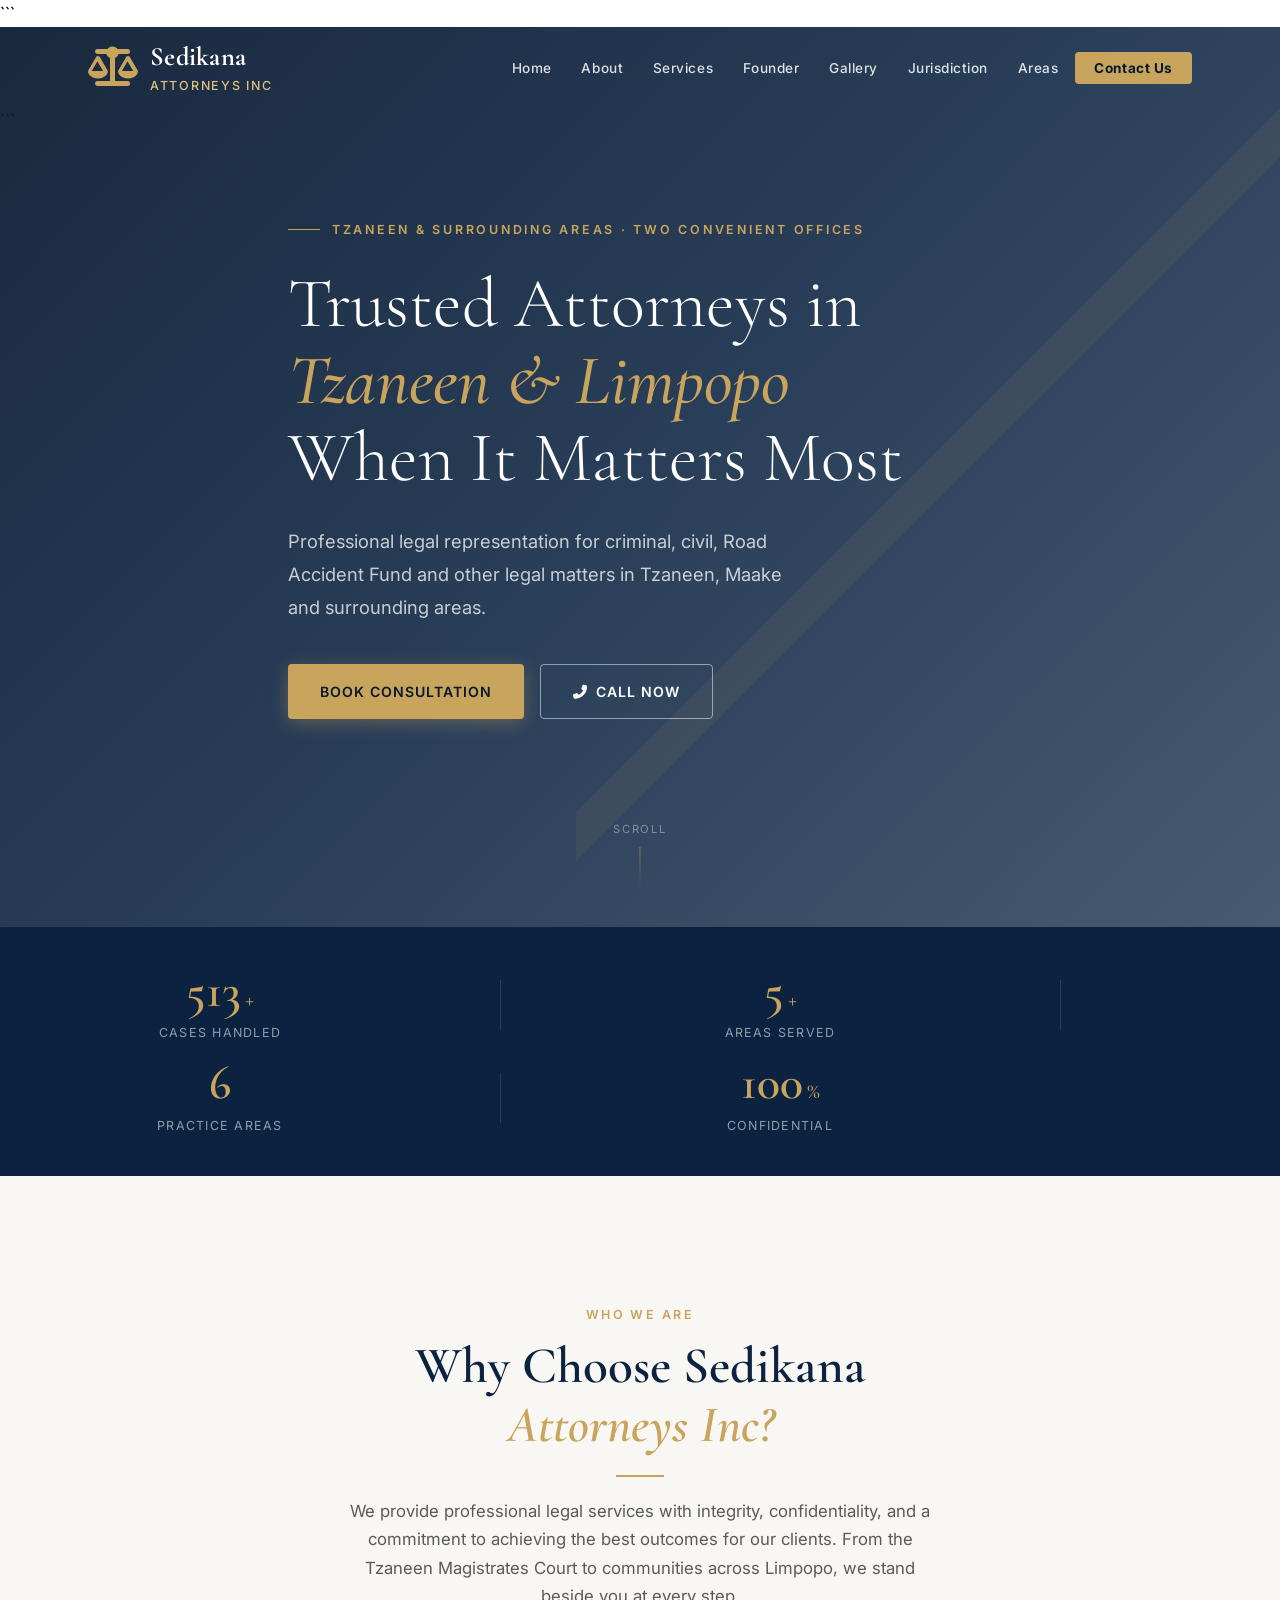
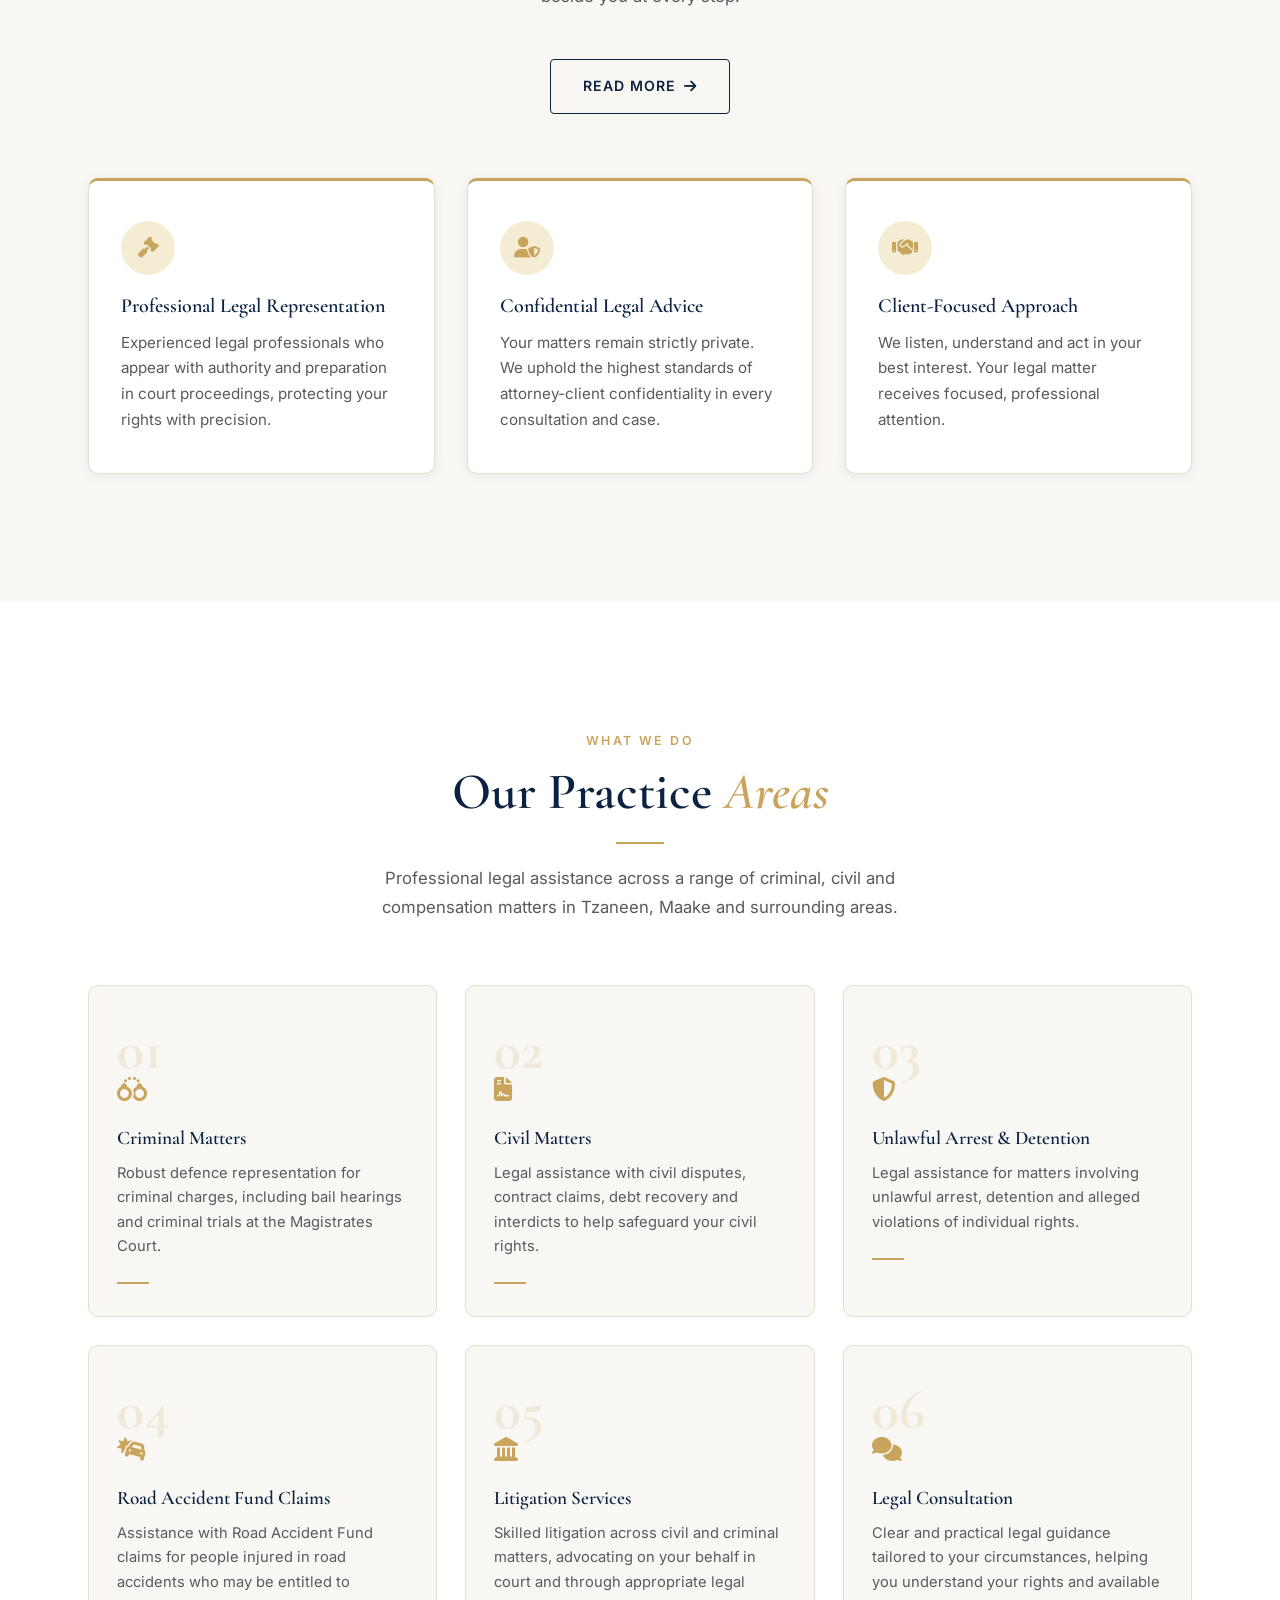
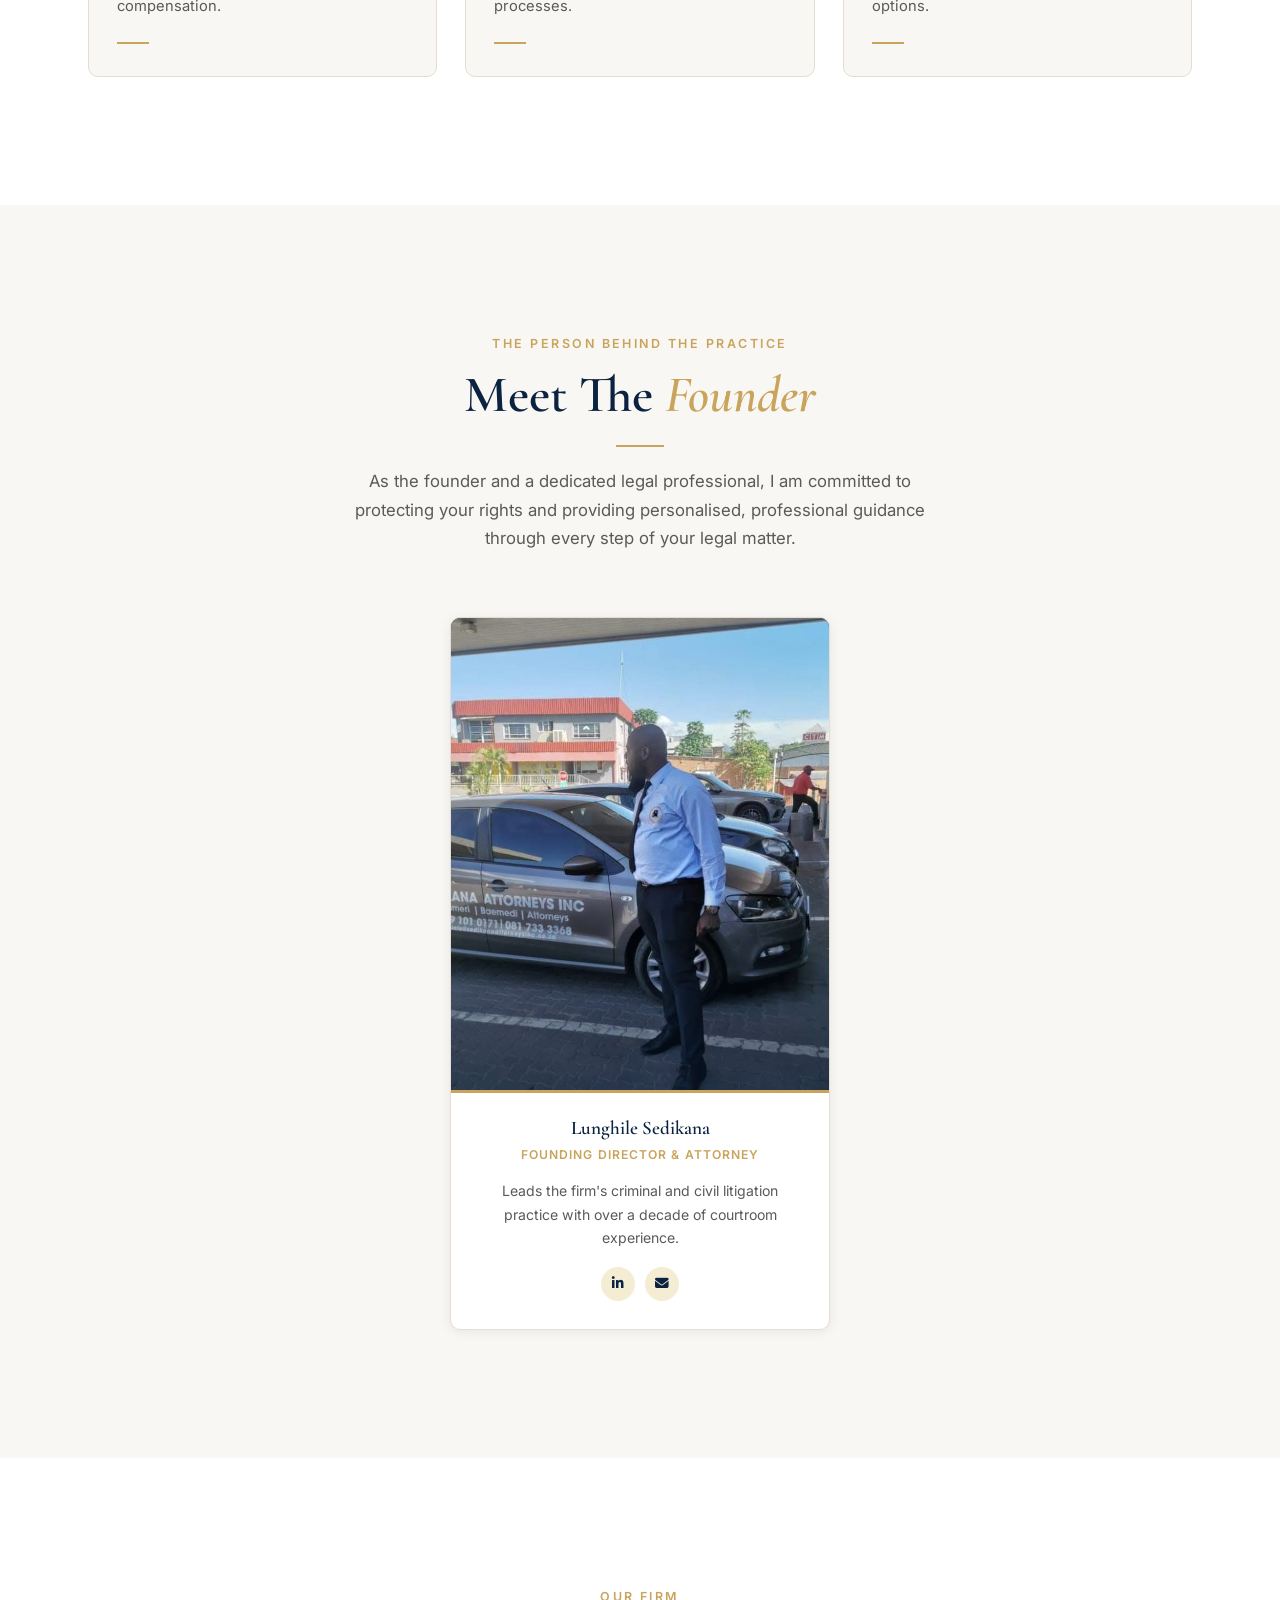
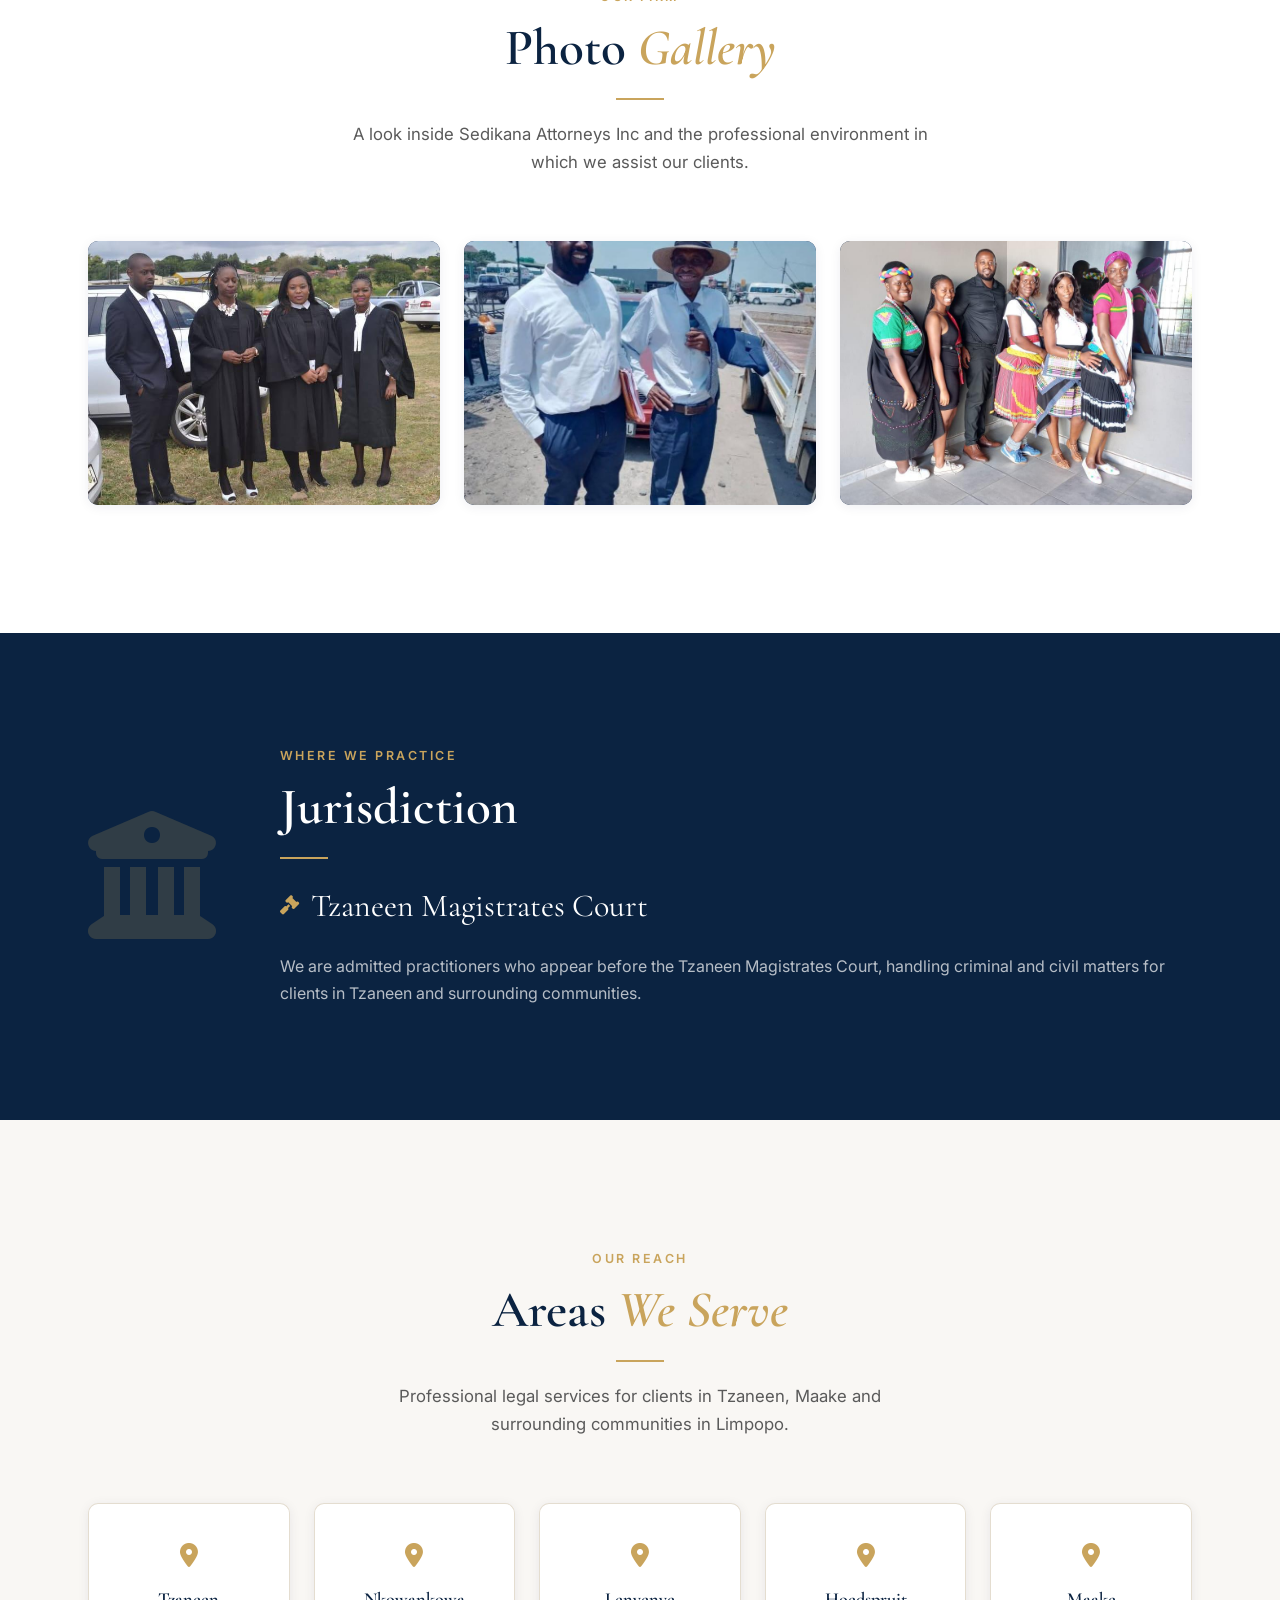
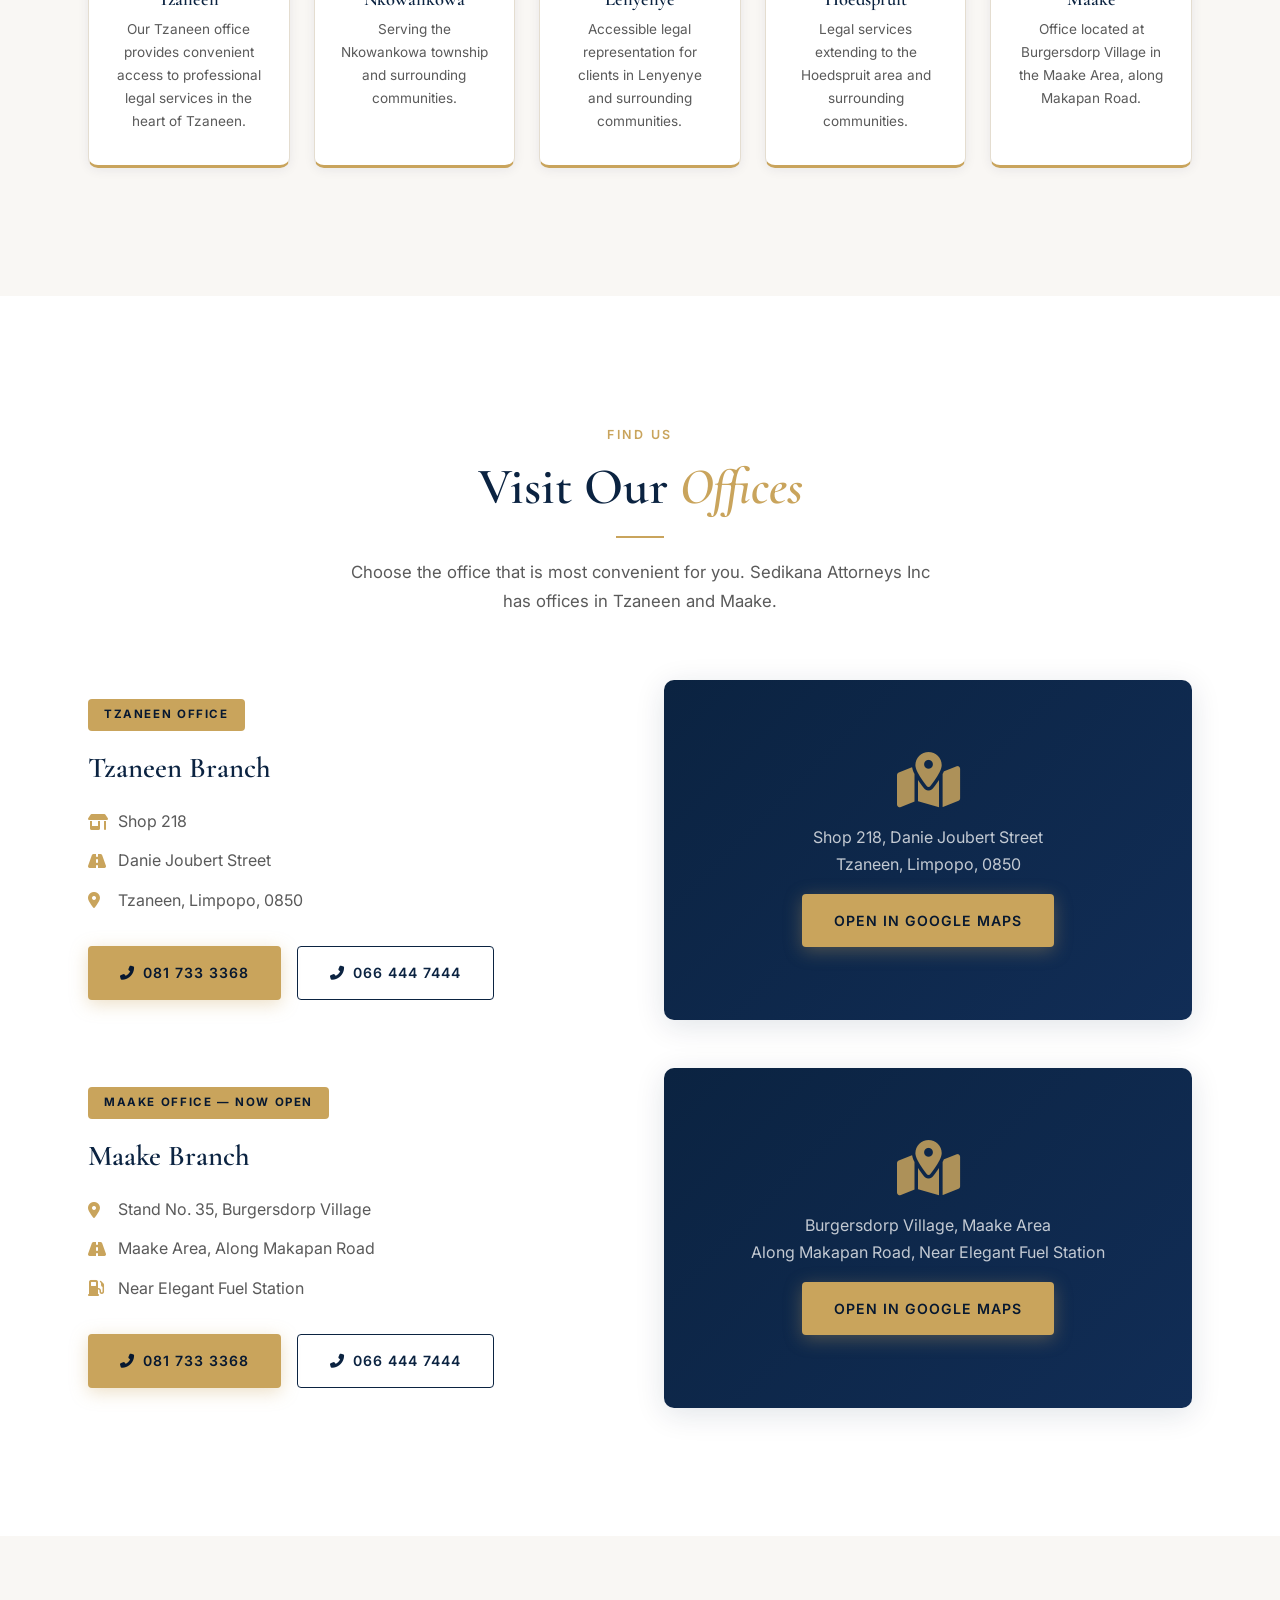
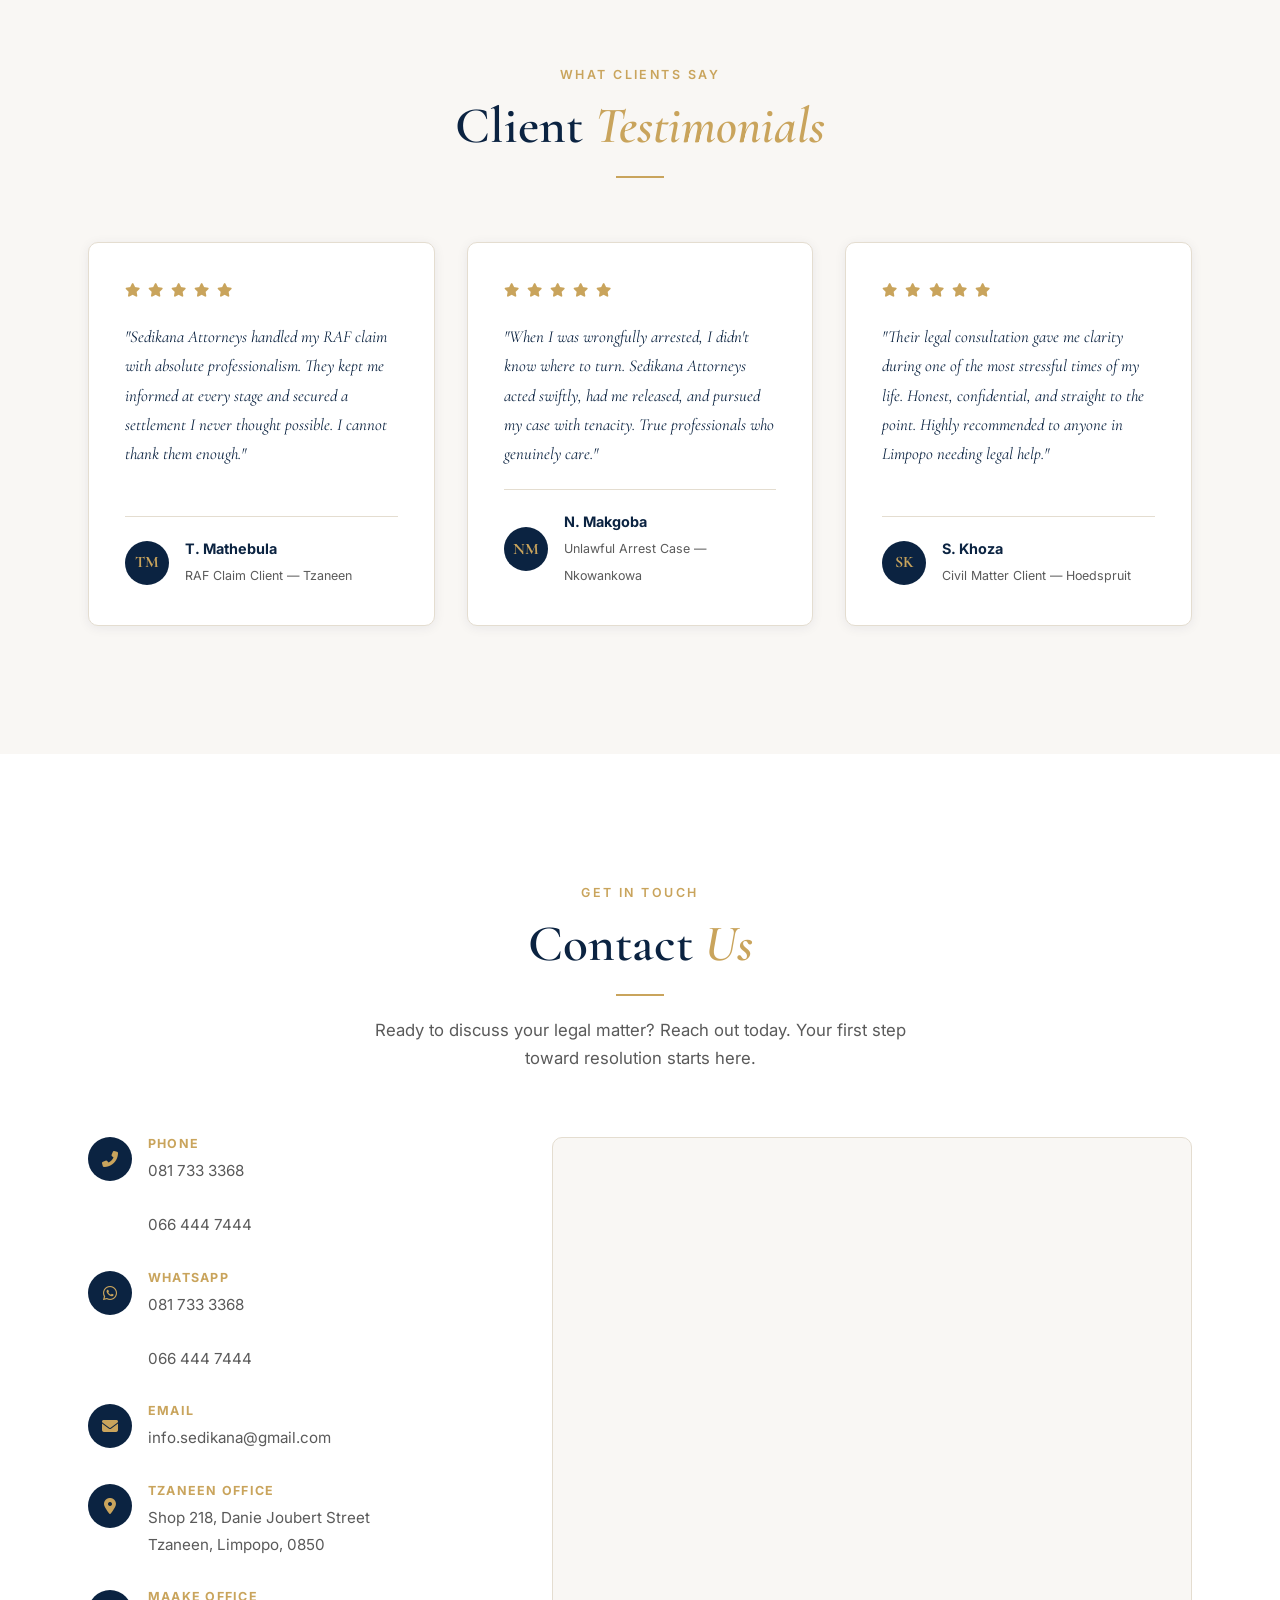
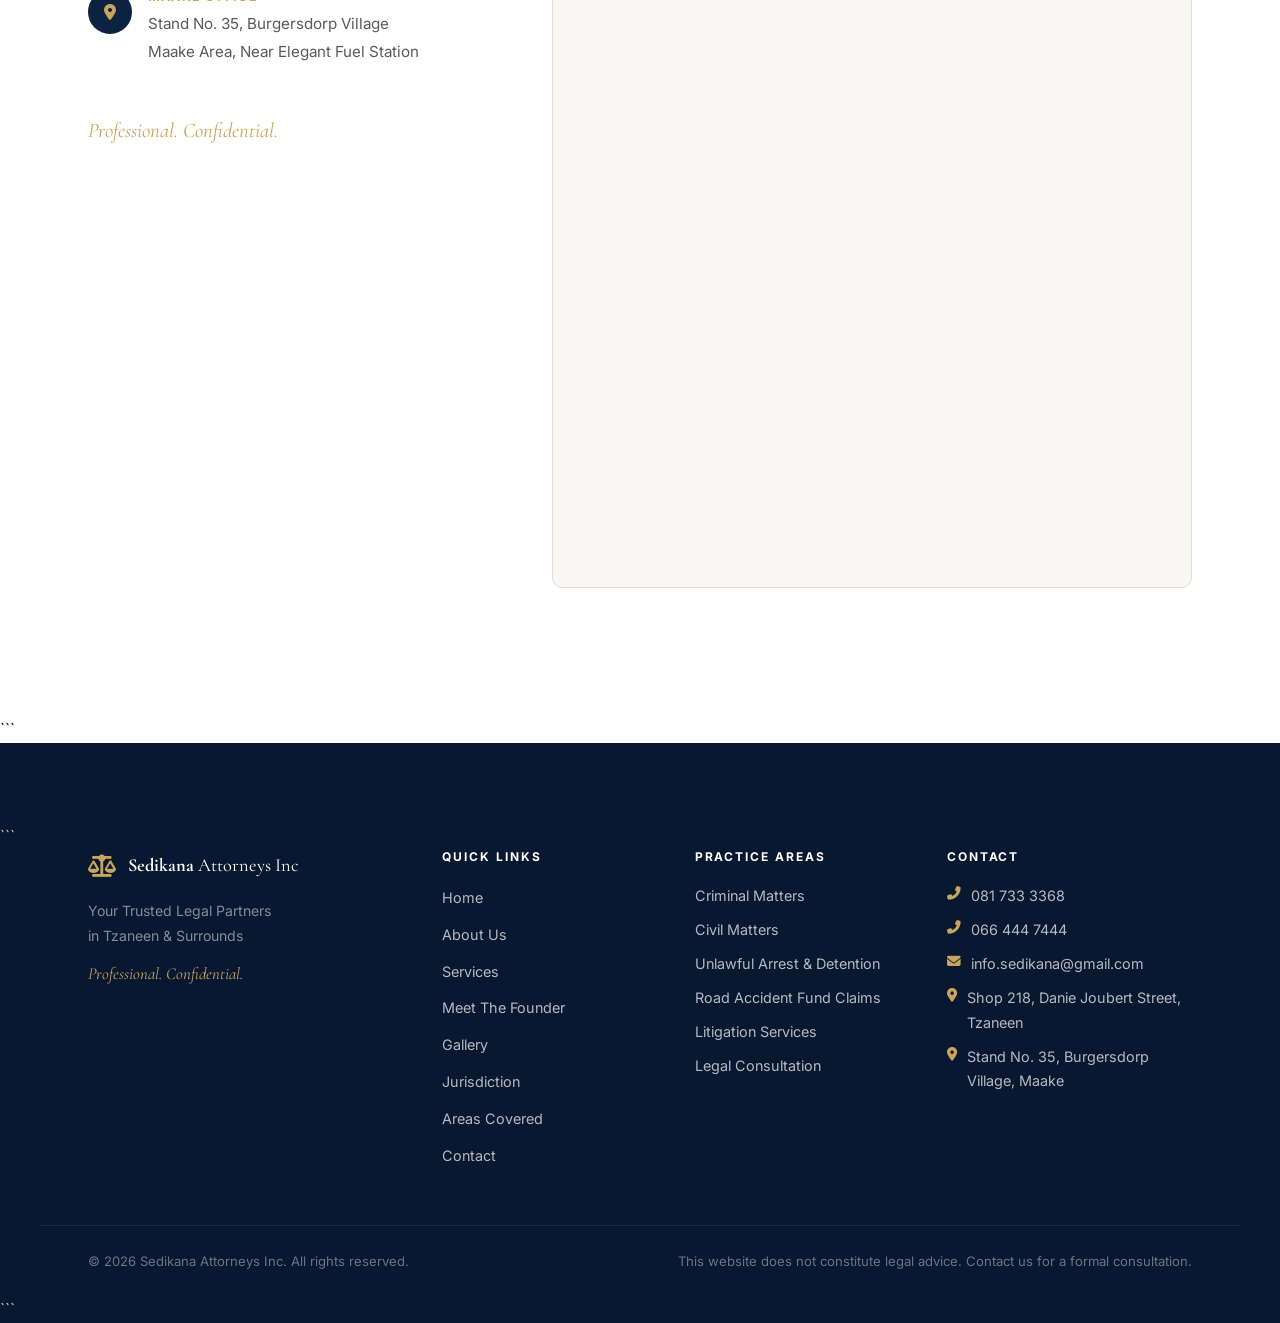
==== commit 742127fa: "Update: new gallery page and images" ====
--- a/index.html
+++ b/index.html
@@ -1,4 +1,5 @@
 <!DOCTYPE html>
+
 <html lang="en">
 <head>
   <meta charset="UTF-8" />
@@ -6,34 +7,36 @@
 
   <!-- ===================== SEO ===================== -->
 
-  <title>Sedikana Attorneys Inc | Attorneys in Tzaneen, Limpopo</title>
-
-  <meta
-    name="description"
-    content="Sedikana Attorneys Inc provides professional legal services in Tzaneen, Maake, Nkowankowa, Lenyenye, Hoedspruit and surrounding areas in Limpopo."
-  />
-
-  <meta
-    name="keywords"
-    content="attorneys Tzaneen, lawyers Tzaneen, attorneys Maake, lawyers Maake, attorneys Limpopo, criminal lawyers Tzaneen, civil lawyers Tzaneen, RAF claims Tzaneen, unlawful arrest attorney, Sedikana Attorneys"
-  />
+  <title>Sedikana Attorneys Inc | Attorneys in Tzaneen & Maake, Limpopo</title>
+
+<meta
+ name="description"
+ content="Sedikana Attorneys Inc provides professional legal services from offices in Tzaneen and Maake, serving Nkowankowa, Lenyenye, Hoedspruit and surrounding areas in Limpopo."
+/>
+
+<meta
+ name="keywords"
+ content="attorneys Tzaneen, lawyers Tzaneen, attorneys Maake, lawyers Maake, attorneys Limpopo, criminal lawyers Tzaneen, civil lawyers Tzaneen, RAF claims Tzaneen, unlawful arrest attorney, Sedikana Attorneys"
+/>
 
   <meta name="author" content="Sedikana Attorneys Inc" />
 
   <!-- Search Engine Crawling -->
+
   <meta name="robots" content="index, follow" />
   <meta name="googlebot" content="index, follow" />
 
   <!-- Canonical URL -->
+
   <link rel="canonical" href="https://sedikanaattorneys.co.za/" />
 
   <!-- ===================== OPEN GRAPH ===================== -->
 
   <meta property="og:type" content="website" />
-  <meta property="og:title" content="Sedikana Attorneys Inc | Attorneys in Tzaneen, Limpopo" />
+  <meta property="og:title" content="Sedikana Attorneys Inc | Attorneys in Tzaneen & Maake, Limpopo" />
   <meta
     property="og:description"
-    content="Professional legal services in Tzaneen, Maake, Nkowankowa, Lenyenye, Hoedspruit and surrounding areas."
+    content="Professional legal services from our offices in Tzaneen and Maake, serving Tzaneen, Nkowankowa, Lenyenye, Hoedspruit and surrounding areas."
   />
   <meta property="og:url" content="https://sedikanaattorneys.co.za/" />
   <meta property="og:site_name" content="Sedikana Attorneys Inc" />
@@ -47,11 +50,11 @@
   <meta name="twitter:card" content="summary_large_image" />
   <meta
     name="twitter:title"
-    content="Sedikana Attorneys Inc | Attorneys in Tzaneen, Limpopo"
+    content="Sedikana Attorneys Inc | Attorneys in Tzaneen & Maake, Limpopo"
   />
   <meta
     name="twitter:description"
-    content="Professional legal services in Tzaneen, Maake, Nkowankowa, Lenyenye, Hoedspruit and surrounding areas."
+    content="Professional legal services from our offices in Tzaneen and Maake, serving Tzaneen, Nkowankowa, Lenyenye, Hoedspruit and surrounding areas."
   />
   <meta
     name="twitter:image"
@@ -92,442 +95,1426 @@
   <div id="loader" class="loader">
     <div class="loader__inner">
 
-      <div class="loader__emblem">
-        <i class="fas fa-balance-scale"></i>
-      </div>
-
-      <div class="loader__text">
-        Sedikana Attorneys Inc
-      </div>
-
-      <div class="loader__bar">
-        <div class="loader__fill"></div>
-      </div>
-
-    </div>
+```
+  <div class="loader__emblem">
+    <i class="fas fa-balance-scale"></i>
   </div>
 
+  <div class="loader__text">
+    Sedikana Attorneys Inc
+  </div>
+
+  <div class="loader__bar">
+    <div class="loader__fill"></div>
+  </div>
+
+</div>
+```
+
+  </div>
 
   <!-- ===================== BACK TO TOP ===================== -->
 
+<button
+id="backToTop"
+class="back-to-top"
+aria-label="Back to top"
+
+>
+
+```
+<i class="fas fa-chevron-up"></i>
+```
+
+  </button>
+
+  <!-- ===================== NAVIGATION ===================== -->
+
+  <header id="navbar" class="navbar">
+
+```
+<div class="container navbar__inner">
+
+  <!-- Logo -->
+
+  <a
+    href="#home"
+    class="navbar__logo"
+    aria-label="Sedikana Attorneys Inc home"
+  >
+
+    <span class="navbar__logo-icon">
+      <i class="fas fa-balance-scale"></i>
+    </span>
+
+    <span class="navbar__logo-text">
+      <strong>Sedikana</strong><br />
+      <small>Attorneys Inc</small>
+    </span>
+
+  </a>
+
+
+
+  <!-- Desktop Menu -->
+
+  <nav
+    class="navbar__menu"
+    aria-label="Main navigation"
+  >
+
+    <ul>
+
+      <li>
+        <a href="#home">Home</a>
+      </li>
+
+      <li>
+        <a href="#about">About</a>
+      </li>
+
+      <li>
+        <a href="#services">Services</a>
+      </li>
+
+      <li>
+        <a href="#team">Founder</a>
+      </li>
+
+      <li>
+        <a href="#gallery">Gallery</a>
+      </li>
+
+      <li>
+        <a href="#jurisdiction">Jurisdiction</a>
+      </li>
+
+      <li>
+        <a href="#areas">Areas</a>
+      </li>
+
+      <li>
+        <a
+          href="#contact"
+          class="navbar__cta"
+        >
+          Contact Us
+        </a>
+      </li>
+
+    </ul>
+
+  </nav>
+
+
+
+  <!-- Hamburger -->
+
   <button
-    id="backToTop"
-    class="back-to-top"
-    aria-label="Back to top"
+    id="hamburger"
+    class="hamburger"
+    aria-label="Open menu"
+    aria-expanded="false"
+    aria-controls="mobileMenu"
   >
-    <i class="fas fa-chevron-up"></i>
+
+    <span></span>
+    <span></span>
+    <span></span>
+
   </button>
 
-
-  <!-- ===================== NAVIGATION ===================== -->
-
-  <header id="navbar" class="navbar">
-
-    <div class="container navbar__inner">
-
-      <!-- Logo -->
+</div>
+
+
+
+<!-- Mobile Drawer -->
+
+<nav
+  id="mobileMenu"
+  class="mobile-menu"
+  aria-label="Mobile navigation"
+>
+
+  <ul>
+
+    <li>
+      <a href="#home" class="mobile-link">Home</a>
+    </li>
+
+    <li>
+      <a href="#about" class="mobile-link">About</a>
+    </li>
+
+    <li>
+      <a href="#services" class="mobile-link">Services</a>
+    </li>
+
+    <li>
+      <a href="#team" class="mobile-link">Founder</a>
+    </li>
+
+    <li>
+      <a href="#gallery" class="mobile-link">Gallery</a>
+    </li>
+
+    <li>
+      <a href="#jurisdiction" class="mobile-link">Jurisdiction</a>
+    </li>
+
+    <li>
+      <a href="#areas" class="mobile-link">Areas Covered</a>
+    </li>
+
+    <li>
+      <a href="#contact" class="mobile-link">Contact Us</a>
+    </li>
+
+  </ul>
+
+</nav>
+```
+
+  </header>
+
+  <!-- ===================== HERO ===================== -->
+
+  <main>
+
+```
+<section
+  id="home"
+  class="hero"
+  aria-labelledby="hero-title"
+>
+
+  <div class="hero__overlay"></div>
+  <div class="hero__diagonal"></div>
+
+  <div class="container hero__content">
+
+    <p class="hero__eyebrow reveal">
+      Tzaneen &amp; Surrounding Areas · Two Convenient Offices
+    </p>
+
+    <h1
+      id="hero-title"
+      class="hero__headline reveal"
+    >
+      Trusted Attorneys in<br />
+      <em>Tzaneen &amp; Limpopo</em><br />
+      When It Matters Most
+    </h1>
+
+    <p class="hero__sub reveal">
+      Professional legal representation for criminal, civil,
+      Road Accident Fund and other legal matters in Tzaneen,
+      Maake and surrounding areas.
+    </p>
+
+    <div class="hero__actions reveal">
 
       <a
-        href="#home"
-        class="navbar__logo"
-        aria-label="Sedikana Attorneys Inc home"
+        href="#contact"
+        class="btn btn--gold"
       >
-
-        <span class="navbar__logo-icon">
-          <i class="fas fa-balance-scale"></i>
-        </span>
-
-        <span class="navbar__logo-text">
-          <strong>Sedikana</strong><br />
-          <small>Attorneys Inc</small>
-        </span>
-
+        Book Consultation
       </a>
 
-
-      <!-- Desktop Menu -->
-
-      <nav
-        class="navbar__menu"
-        aria-label="Main navigation"
+      <a
+        href="tel:0817333368"
+        class="btn btn--outline"
+        aria-label="Call Sedikana Attorneys"
       >
-
-        <ul>
+        <i class="fas fa-phone-alt"></i>
+        Call Now
+      </a>
+
+    </div>
+
+  </div>
+
+
+
+  <div
+    class="hero__scroll-hint"
+    aria-hidden="true"
+  >
+
+    <span>Scroll</span>
+
+    <div class="hero__scroll-line"></div>
+
+  </div>
+
+</section>
+
+
+
+<!-- ===================== STATS BAR ===================== -->
+
+<div class="statsbar">
+
+  <div class="container statsbar__inner">
+
+    <div class="statsbar__item">
+
+      <span
+        class="statsbar__num"
+        data-count="500"
+      >
+        0
+      </span>
+
+      <span class="statsbar__suffix">
+        +
+      </span>
+
+      <p>Cases Handled</p>
+
+    </div>
+
+
+
+    <div class="statsbar__divider"></div>
+
+
+
+    <div class="statsbar__item">
+
+      <span
+        class="statsbar__num"
+        data-count="5"
+      >
+        0
+      </span>
+
+      <span class="statsbar__suffix">
+        +
+      </span>
+
+      <p>Areas Served</p>
+
+    </div>
+
+
+
+    <div class="statsbar__divider"></div>
+
+
+
+    <div class="statsbar__item">
+
+      <span
+        class="statsbar__num"
+        data-count="6"
+      >
+        0
+      </span>
+
+      <span class="statsbar__suffix"></span>
+
+      <p>Practice Areas</p>
+
+    </div>
+
+
+
+    <div class="statsbar__divider"></div>
+
+
+
+    <div class="statsbar__item">
+
+      <span
+        class="statsbar__num"
+        data-count="100"
+      >
+        0
+      </span>
+
+      <span class="statsbar__suffix">
+        %
+      </span>
+
+      <p>Confidential</p>
+
+    </div>
+
+  </div>
+
+</div>
+
+
+
+<!-- ===================== ABOUT ===================== -->
+
+<section
+  id="about"
+  class="section about"
+  aria-labelledby="about-title"
+>
+
+  <div class="container">
+
+    <div class="section__header reveal">
+
+      <p class="section__eyebrow">
+        Who We Are
+      </p>
+
+      <h2
+        id="about-title"
+        class="section__title"
+      >
+        Why Choose Sedikana<br />
+        <em>Attorneys Inc?</em>
+      </h2>
+
+      <div class="section__rule"></div>
+
+      <p class="section__lead">
+        We provide professional legal services with integrity,
+        confidentiality, and a commitment to achieving the best
+        outcomes for our clients. From the Tzaneen Magistrates
+        Court to communities across Limpopo, we stand beside
+        you at every step.
+      </p>
+
+      <div class="about__more reveal">
+
+        <a
+          href="about.html"
+          class="btn btn--outline-dark"
+        >
+          Read More
+          <i class="fas fa-arrow-right"></i>
+        </a>
+
+      </div>
+
+    </div>
+
+
+
+    <div class="about__cards">
+
+      <div class="about__card reveal">
+
+        <div class="about__card-icon">
+          <i class="fas fa-gavel"></i>
+        </div>
+
+        <h3>
+          Professional Legal Representation
+        </h3>
+
+        <p>
+          Experienced legal professionals who appear with
+          authority and preparation in court proceedings,
+          protecting your rights with precision.
+        </p>
+
+      </div>
+
+
+
+      <div class="about__card reveal">
+
+        <div class="about__card-icon">
+          <i class="fas fa-user-shield"></i>
+        </div>
+
+        <h3>
+          Confidential Legal Advice
+        </h3>
+
+        <p>
+          Your matters remain strictly private. We uphold
+          the highest standards of attorney-client
+          confidentiality in every consultation and case.
+        </p>
+
+      </div>
+
+
+
+      <div class="about__card reveal">
+
+        <div class="about__card-icon">
+          <i class="fas fa-handshake"></i>
+        </div>
+
+        <h3>
+          Client-Focused Approach
+        </h3>
+
+        <p>
+          We listen, understand and act in your best
+          interest. Your legal matter receives focused,
+          professional attention.
+        </p>
+
+      </div>
+
+    </div>
+
+  </div>
+
+</section>
+
+
+
+<!-- ===================== SERVICES ===================== -->
+
+<section
+  id="services"
+  class="section services"
+  aria-labelledby="services-title"
+>
+
+  <div class="container">
+
+    <div class="section__header reveal">
+
+      <p class="section__eyebrow">
+        What We Do
+      </p>
+
+      <h2
+        id="services-title"
+        class="section__title"
+      >
+        Our Practice <em>Areas</em>
+      </h2>
+
+      <div class="section__rule"></div>
+
+      <p class="section__lead">
+        Professional legal assistance across a range of
+        criminal, civil and compensation matters in Tzaneen,
+        Maake and surrounding areas.
+      </p>
+
+    </div>
+
+
+
+    <div class="services__grid">
+
+
+
+      <!-- Criminal Matters -->
+
+      <div class="service-card reveal">
+
+        <div class="service-card__num">
+          01
+        </div>
+
+        <div class="service-card__icon">
+          <i class="fas fa-handcuffs"></i>
+        </div>
+
+        <h3>
+          Criminal Matters
+        </h3>
+
+        <p>
+          Robust defence representation for criminal charges,
+          including bail hearings and criminal trials at the
+          Magistrates Court.
+        </p>
+
+        <div class="service-card__line"></div>
+
+      </div>
+
+
+
+      <!-- Civil Matters -->
+
+      <div class="service-card reveal">
+
+        <div class="service-card__num">
+          02
+        </div>
+
+        <div class="service-card__icon">
+          <i class="fas fa-file-contract"></i>
+        </div>
+
+        <h3>
+          Civil Matters
+        </h3>
+
+        <p>
+          Legal assistance with civil disputes, contract
+          claims, debt recovery and interdicts to help
+          safeguard your civil rights.
+        </p>
+
+        <div class="service-card__line"></div>
+
+      </div>
+
+
+
+      <!-- Unlawful Arrest -->
+
+      <div class="service-card reveal">
+
+        <div class="service-card__num">
+          03
+        </div>
+
+        <div class="service-card__icon">
+          <i class="fas fa-shield-halved"></i>
+        </div>
+
+        <h3>
+          Unlawful Arrest &amp; Detention
+        </h3>
+
+        <p>
+          Legal assistance for matters involving unlawful
+          arrest, detention and alleged violations of
+          individual rights.
+        </p>
+
+        <div class="service-card__line"></div>
+
+      </div>
+
+
+
+      <!-- RAF Claims -->
+
+      <div class="service-card reveal">
+
+        <div class="service-card__num">
+          04
+        </div>
+
+        <div class="service-card__icon">
+          <i class="fas fa-car-burst"></i>
+        </div>
+
+        <h3>
+          Road Accident Fund Claims
+        </h3>
+
+        <p>
+          Assistance with Road Accident Fund claims for
+          people injured in road accidents who may be
+          entitled to compensation.
+        </p>
+
+        <div class="service-card__line"></div>
+
+      </div>
+
+
+
+      <!-- Litigation -->
+
+      <div class="service-card reveal">
+
+        <div class="service-card__num">
+          05
+        </div>
+
+        <div class="service-card__icon">
+          <i class="fas fa-landmark"></i>
+        </div>
+
+        <h3>
+          Litigation Services
+        </h3>
+
+        <p>
+          Skilled litigation across civil and criminal
+          matters, advocating on your behalf in court and
+          through appropriate legal processes.
+        </p>
+
+        <div class="service-card__line"></div>
+
+      </div>
+
+
+
+      <!-- Consultation -->
+
+      <div class="service-card reveal">
+
+        <div class="service-card__num">
+          06
+        </div>
+
+        <div class="service-card__icon">
+          <i class="fas fa-comments"></i>
+        </div>
+
+        <h3>
+          Legal Consultation
+        </h3>
+
+        <p>
+          Clear and practical legal guidance tailored to
+          your circumstances, helping you understand your
+          rights and available options.
+        </p>
+
+        <div class="service-card__line"></div>
+
+      </div>
+
+
+
+    </div>
+
+  </div>
+
+</section>
+
+
+
+<!-- ===================== FOUNDER ===================== -->
+
+<section
+  id="team"
+  class="section team"
+  aria-labelledby="team-title"
+>
+
+  <div class="container">
+
+    <div class="section__header reveal">
+
+      <p class="section__eyebrow">
+        The Person Behind The Practice
+      </p>
+
+      <h2
+        id="team-title"
+        class="section__title"
+      >
+        Meet The <em>Founder</em>
+      </h2>
+
+      <div class="section__rule"></div>
+
+      <p class="section__lead">
+        As the founder and a dedicated legal professional,
+        I am committed to protecting your rights and
+        providing personalised, professional guidance
+        through every step of your legal matter.
+      </p>
+
+    </div>
+
+
+
+    <div class="team__grid team__grid--single">
+
+      <div class="team-card reveal">
+
+        <div class="team-card__photo">
+
+          <img
+            src="images/car2.jpeg"
+            alt="Lunghile Sedikana, Founding Director and Attorney at Sedikana Attorneys Inc"
+            loading="lazy"
+            width="600"
+            height="750"
+          />
+
+        </div>
+
+
+
+        <div class="team-card__info">
+
+          <h3>
+            Lunghile Sedikana
+          </h3>
+
+          <p class="team-card__role">
+            Founding Director &amp; Attorney
+          </p>
+
+          <p class="team-card__bio">
+            Leads the firm's criminal and civil litigation
+            practice with over a decade of courtroom
+            experience.
+          </p>
+
+
+
+          <div class="team-card__social">
+
+            <a
+              href="#"
+              aria-label="Lunghile Sedikana on LinkedIn"
+            >
+              <i class="fab fa-linkedin-in"></i>
+            </a>
+
+            <a
+              href="mailto:info.sedikana@gmail.com"
+              aria-label="Email Sedikana Attorneys Inc"
+            >
+              <i class="fas fa-envelope"></i>
+            </a>
+
+          </div>
+
+        </div>
+
+      </div>
+
+    </div>
+
+  </div>
+
+</section>
+
+
+
+<!-- ===================== GALLERY ===================== -->
+
+<section
+  id="gallery"
+  class="section gallery"
+  aria-labelledby="gallery-title"
+>
+
+  <div class="container">
+
+    <div class="section__header reveal">
+
+      <p class="section__eyebrow">
+        Our Firm
+      </p>
+
+      <h2
+        id="gallery-title"
+        class="section__title"
+      >
+        Photo <em>Gallery</em>
+      </h2>
+
+      <div class="section__rule"></div>
+
+      <p class="section__lead">
+        A look inside Sedikana Attorneys Inc and the
+        professional environment in which we assist our
+        clients.
+      </p>
+
+    </div>
+
+
+
+    <div class="gallery__grid">
+
+      <div class="gallery-item reveal">
+
+        <img
+          src="images/stuff2.jpeg"
+          alt="Sedikana Attorneys Inc office in Maake, Limpopo"
+          loading="lazy"
+          width="800"
+          height="600"
+        />
+
+      </div>
+
+
+
+      <div class="gallery-item reveal">
+
+        <img
+          src="images/stuff3.jpeg"
+          alt="Sedikana Attorneys Inc legal practice in Tzaneen, Limpopo"
+          loading="lazy"
+          width="800"
+          height="600"
+        />
+
+      </div>
+
+
+
+      <div class="gallery-item reveal">
+
+        <img
+          src="images/stuff5.jpeg"
+          alt="Sedikana Attorneys Inc professional legal office"
+          loading="lazy"
+          width="800"
+          height="600"
+        />
+
+      </div>
+
+    </div>
+
+  </div>
+
+</section>
+
+
+
+<!-- ===================== JURISDICTION ===================== -->
+
+<section
+  id="jurisdiction"
+  class="section jurisdiction"
+  aria-labelledby="jurisdiction-title"
+>
+
+  <div class="container">
+
+    <div class="jurisdiction__inner reveal">
+
+      <div
+        class="jurisdiction__icon"
+        aria-hidden="true"
+      >
+        <i class="fas fa-building-columns"></i>
+      </div>
+
+
+
+      <div class="jurisdiction__content">
+
+        <p class="section__eyebrow">
+          Where We Practice
+        </p>
+
+        <h2
+          id="jurisdiction-title"
+          class="section__title"
+        >
+          Jurisdiction
+        </h2>
+
+        <div class="section__rule"></div>
+
+        <p class="jurisdiction__court">
+
+          <i class="fas fa-gavel"></i>
+
+          Tzaneen Magistrates Court
+
+        </p>
+
+        <p>
+          We are admitted practitioners who appear before
+          the Tzaneen Magistrates Court, handling criminal
+          and civil matters for clients in Tzaneen and
+          surrounding communities.
+        </p>
+
+      </div>
+
+    </div>
+
+  </div>
+
+</section>
+
+
+
+<!-- ===================== AREAS COVERED ===================== -->
+
+<section
+  id="areas"
+  class="section areas"
+  aria-labelledby="areas-title"
+>
+
+  <div class="container">
+
+    <div class="section__header reveal">
+
+      <p class="section__eyebrow">
+        Our Reach
+      </p>
+
+      <h2
+        id="areas-title"
+        class="section__title"
+      >
+        Areas <em>We Serve</em>
+      </h2>
+
+      <div class="section__rule"></div>
+
+      <p class="section__lead">
+        Professional legal services for clients in Tzaneen,
+        Maake and surrounding communities in Limpopo.
+      </p>
+
+    </div>
+
+
+
+    <div class="areas__grid">
+
+
+
+      <!-- Tzaneen -->
+
+      <div class="area-card reveal">
+
+        <div class="area-card__icon">
+          <i class="fas fa-location-dot"></i>
+        </div>
+
+        <h3>
+          Tzaneen
+        </h3>
+
+        <p>
+          Our Tzaneen office provides convenient access to
+          professional legal services in the heart of Tzaneen.
+        </p>
+
+      </div>
+
+
+
+      <!-- Nkowankowa -->
+
+      <div class="area-card reveal">
+
+        <div class="area-card__icon">
+          <i class="fas fa-location-dot"></i>
+        </div>
+
+        <h3>
+          Nkowankowa
+        </h3>
+
+        <p>
+          Serving the Nkowankowa township and surrounding
+          communities.
+        </p>
+
+      </div>
+
+
+
+      <!-- Lenyenye -->
+
+      <div class="area-card reveal">
+
+        <div class="area-card__icon">
+          <i class="fas fa-location-dot"></i>
+        </div>
+
+        <h3>
+          Lenyenye
+        </h3>
+
+        <p>
+          Accessible legal representation for clients
+          in Lenyenye and surrounding communities.
+        </p>
+
+      </div>
+
+
+
+      <!-- Hoedspruit -->
+
+      <div class="area-card reveal">
+
+        <div class="area-card__icon">
+          <i class="fas fa-location-dot"></i>
+        </div>
+
+        <h3>
+          Hoedspruit
+        </h3>
+
+        <p>
+          Legal services extending to the Hoedspruit
+          area and surrounding communities.
+        </p>
+
+      </div>
+
+
+
+      <!-- Maake -->
+
+      <div class="area-card reveal">
+
+        <div class="area-card__icon">
+          <i class="fas fa-location-dot"></i>
+        </div>
+
+        <h3>
+          Maake
+        </h3>
+
+        <p>
+          Office located at Burgersdorp Village in the
+          Maake Area, along Makapan Road.
+        </p>
+
+      </div>
+
+
+
+    </div>
+
+  </div>
+
+</section>
+
+
+
+<!-- ===================== OFFICE / MAP ===================== -->
+
+<section
+  class="section office"
+  aria-labelledby="office-title"
+>
+
+  <div class="container">
+
+    <div class="section__header reveal">
+
+      <p class="section__eyebrow">
+        Find Us
+      </p>
+
+      <h2
+        id="office-title"
+        class="section__title"
+      >
+        Visit Our <em>Offices</em>
+      </h2>
+
+      <div class="section__rule"></div>
+
+      <p class="section__lead">
+        Choose the office that is most convenient for you.
+        Sedikana Attorneys Inc has offices in Tzaneen and Maake.
+      </p>
+
+    </div>
+
+
+
+    <div class="office__inner">
+
+
+
+      <!-- Tzaneen Office Information -->
+
+      <div class="office__info reveal">
+
+        <div class="office__badge">
+          TZANEEN OFFICE
+        </div>
+
+        <h3>
+          Tzaneen Branch
+        </h3>
+
+        <ul class="office__list">
 
           <li>
-            <a href="#home">Home</a>
+            <i class="fas fa-shop"></i>
+            Shop 218
           </li>
 
           <li>
-            <a href="#about">About</a>
+            <i class="fas fa-road"></i>
+            Danie Joubert Street
           </li>
 
           <li>
-            <a href="#services">Services</a>
+            <i class="fas fa-location-dot"></i>
+            Tzaneen, Limpopo, 0850
           </li>
 
-          <li>
-            <a href="#team">Founder</a>
-          </li>
-
-          <li>
-            <a href="#gallery">Gallery</a>
-          </li>
-
-          <li>
-            <a href="#jurisdiction">Jurisdiction</a>
-          </li>
-
-          <li>
-            <a href="#areas">Areas</a>
-          </li>
-
-          <li>
-            <a
-              href="#contact"
-              class="navbar__cta"
-            >
-              Contact Us
-            </a>
-          </li>
-
         </ul>
 
-      </nav>
-
-
-      <!-- Hamburger -->
-
-      <button
-        id="hamburger"
-        class="hamburger"
-        aria-label="Open menu"
-        aria-expanded="false"
-        aria-controls="mobileMenu"
-      >
-
-        <span></span>
-        <span></span>
-        <span></span>
-
-      </button>
-
-    </div>
-
-
-    <!-- Mobile Drawer -->
-
-    <nav
-      id="mobileMenu"
-      class="mobile-menu"
-      aria-label="Mobile navigation"
-    >
-
-      <ul>
-
-        <li>
-          <a href="#home" class="mobile-link">Home</a>
-        </li>
-
-        <li>
-          <a href="#about" class="mobile-link">About</a>
-        </li>
-
-        <li>
-          <a href="#services" class="mobile-link">Services</a>
-        </li>
-
-        <li>
-          <a href="#team" class="mobile-link">Founder</a>
-        </li>
-
-        <li>
-          <a href="#gallery" class="mobile-link">Gallery</a>
-        </li>
-
-        <li>
-          <a href="#jurisdiction" class="mobile-link">Jurisdiction</a>
-        </li>
-
-        <li>
-          <a href="#areas" class="mobile-link">Areas Covered</a>
-        </li>
-
-        <li>
-          <a href="#contact" class="mobile-link">Contact Us</a>
-        </li>
-
-      </ul>
-
-    </nav>
-
-  </header>
-
-
-  <!-- ===================== HERO ===================== -->
-
-  <main>
-
-    <section
-      id="home"
-      class="hero"
-      aria-labelledby="hero-title"
-    >
-
-      <div class="hero__overlay"></div>
-      <div class="hero__diagonal"></div>
-
-      <div class="container hero__content">
-
-        <p class="hero__eyebrow reveal">
-          Tzaneen &amp; Surrounding Areas · Maake Office Now Open
-        </p>
-
-        <h1
-          id="hero-title"
-          class="hero__headline reveal"
-        >
-          Trusted Attorneys in<br />
-          <em>Tzaneen &amp; Limpopo</em><br />
-          When It Matters Most
-        </h1>
-
-        <p class="hero__sub reveal">
-          Professional legal representation for criminal, civil,
-          Road Accident Fund and other legal matters in Tzaneen,
-          Maake and surrounding areas.
-        </p>
-
-        <div class="hero__actions reveal">
+
+
+        <div class="office__contact-row">
 
           <a
-            href="#contact"
+            href="tel:0817333368"
+            class="btn btn--gold"
+            aria-label="Call Sedikana Attorneys on 081 733 3368"
+          >
+            <i class="fas fa-phone-alt"></i>
+            081 733 3368
+          </a>
+
+          <a
+            href="tel:0664447444"
+            class="btn btn--outline-dark"
+            aria-label="Call Sedikana Attorneys on 066 444 7444"
+          >
+            <i class="fas fa-phone-alt"></i>
+            066 444 7444
+          </a>
+
+        </div>
+
+      </div>
+
+
+
+      <!-- Tzaneen Google Maps -->
+
+      <div class="office__map reveal">
+
+        <div class="map-placeholder">
+
+          <i class="fas fa-map-location-dot"></i>
+
+          <p>
+            Shop 218, Danie Joubert Street<br />
+            Tzaneen, Limpopo, 0850
+          </p>
+
+          <a
+            href="https://maps.google.com/?q=Shop+218+Danie+Joubert+Street+Tzaneen+0850"
+            target="_blank"
+            rel="noopener noreferrer"
             class="btn btn--gold"
           >
-            Book Consultation
+            Open in Google Maps
           </a>
+
+        </div>
+
+      </div>
+
+
+
+      <!-- Maake Office Information -->
+
+      <div class="office__info reveal">
+
+        <div class="office__badge">
+          MAake OFFICE — NOW OPEN
+        </div>
+
+        <h3>
+          Maake Branch
+        </h3>
+
+        <ul class="office__list">
+
+          <li>
+            <i class="fas fa-location-dot"></i>
+            Stand No. 35, Burgersdorp Village
+          </li>
+
+          <li>
+            <i class="fas fa-road"></i>
+            Maake Area, Along Makapan Road
+          </li>
+
+          <li>
+            <i class="fas fa-gas-pump"></i>
+            Near Elegant Fuel Station
+          </li>
+
+        </ul>
+
+
+
+        <div class="office__contact-row">
 
           <a
             href="tel:0817333368"
-            class="btn btn--outline"
-            aria-label="Call Sedikana Attorneys"
+            class="btn btn--gold"
+            aria-label="Call Sedikana Attorneys on 081 733 3368"
           >
             <i class="fas fa-phone-alt"></i>
-            Call Now
+            081 733 3368
           </a>
 
-        </div>
-
-      </div>
-
-
-      <div
-        class="hero__scroll-hint"
-        aria-hidden="true"
+          <a
+            href="tel:0664447444"
+            class="btn btn--outline-dark"
+            aria-label="Call Sedikana Attorneys on 066 444 7444"
+          >
+            <i class="fas fa-phone-alt"></i>
+            066 444 7444
+          </a>
+
+        </div>
+
+      </div>
+
+
+
+      <!-- Maake Google Maps -->
+
+      <div class="office__map reveal">
+
+        <div class="map-placeholder">
+
+          <i class="fas fa-map-location-dot"></i>
+
+          <p>
+            Burgersdorp Village, Maake Area<br />
+            Along Makapan Road, Near Elegant Fuel Station
+          </p>
+
+          <a
+            href="https://maps.google.com/?q=Maake+Burgersdorp+Village+Makapan+Road"
+            target="_blank"
+            rel="noopener noreferrer"
+            class="btn btn--gold"
+          >
+            Open in Google Maps
+          </a>
+
+        </div>
+
+      </div>
+
+    </div>
+
+  </div>
+
+</section>
+
+
+
+<!-- ===================== TESTIMONIALS ===================== -->
+
+<section
+  class="section testimonials"
+  aria-labelledby="testimonials-title"
+>
+
+  <div class="container">
+
+    <div class="section__header reveal">
+
+      <p class="section__eyebrow">
+        What Clients Say
+      </p>
+
+      <h2
+        id="testimonials-title"
+        class="section__title"
       >
-
-        <span>Scroll</span>
-
-        <div class="hero__scroll-line"></div>
-
-      </div>
-
-    </section>
-
-
-    <!-- ===================== STATS BAR ===================== -->
-
-    <div class="statsbar">
-
-      <div class="container statsbar__inner">
-
-        <div class="statsbar__item">
-
-          <span
-            class="statsbar__num"
-            data-count="500"
-          >
-            0
-          </span>
-
-          <span class="statsbar__suffix">
-            +
-          </span>
-
-          <p>Cases Handled</p>
-
-        </div>
-
-
-        <div class="statsbar__divider"></div>
-
-
-        <div class="statsbar__item">
-
-          <span
-            class="statsbar__num"
-            data-count="5"
-          >
-            0
-          </span>
-
-          <span class="statsbar__suffix">
-            +
-          </span>
-
-          <p>Areas Served</p>
-
-        </div>
-
-
-        <div class="statsbar__divider"></div>
-
-
-        <div class="statsbar__item">
-
-          <span
-            class="statsbar__num"
-            data-count="6"
-          >
-            0
-          </span>
-
-          <span class="statsbar__suffix"></span>
-
-          <p>Practice Areas</p>
-
-        </div>
-
-
-        <div class="statsbar__divider"></div>
-
-
-        <div class="statsbar__item">
-
-          <span
-            class="statsbar__num"
-            data-count="100"
-          >
-            0
-          </span>
-
-          <span class="statsbar__suffix">
-            %
-          </span>
-
-          <p>Confidential</p>
-
-        </div>
-
-      </div>
-
-    </div>
-
-
-    <!-- ===================== ABOUT ===================== -->
-
-    <section
-      id="about"
-      class="section about"
-      aria-labelledby="about-title"
-    >
-
-      <div class="container">
-
-        <div class="section__header reveal">
-
-          <p class="section__eyebrow">
-            Who We Are
-          </p>
-
-          <h2
-            id="about-title"
-            class="section__title"
-          >
-            Why Choose Sedikana<br />
-            <em>Attorneys Inc?</em>
-          </h2>
-
-          <div class="section__rule"></div>
-
-          <p class="section__lead">
-            We provide professional legal services with integrity,
-            confidentiality, and a commitment to achieving the best
-            outcomes for our clients. From the Tzaneen Magistrates
-            Court to communities across Limpopo, we stand beside
-            you at every step.
-          </p>
-
-          <div class="about__more reveal">
-
-            <a
-              href="about.html"
-              class="btn btn--outline-dark"
-            >
-              Read More
-              <i class="fas fa-arrow-right"></i>
-            </a>
-
+        Client <em>Testimonials</em>
+      </h2>
+
+      <div class="section__rule"></div>
+
+    </div>
+
+
+
+    <div class="testimonials__grid">
+
+
+
+      <!-- Testimonial 1 -->
+
+      <div class="testimonial-card reveal">
+
+        <div
+          class="testimonial-card__stars"
+          aria-label="5 star testimonial"
+        >
+
+          <i class="fas fa-star"></i>
+          <i class="fas fa-star"></i>
+          <i class="fas fa-star"></i>
+          <i class="fas fa-star"></i>
+          <i class="fas fa-star"></i>
+
+        </div>
+
+        <blockquote>
+          "Sedikana Attorneys handled my RAF claim with
+          absolute professionalism. They kept me informed
+          at every stage and secured a settlement I never
+          thought possible. I cannot thank them enough."
+        </blockquote>
+
+        <div class="testimonial-card__author">
+
+          <div class="testimonial-card__avatar">
+            TM
           </div>
 
-        </div>
-
-
-        <div class="about__cards">
-
-          <div class="about__card reveal">
-
-            <div class="about__card-icon">
-              <i class="fas fa-gavel"></i>
-            </div>
-
-            <h3>
-              Professional Legal Representation
-            </h3>
-
-            <p>
-              Experienced legal professionals who appear with
-              authority and preparation in court proceedings,
-              protecting your rights with precision.
-            </p>
+          <div>
+
+            <strong>
+              T. Mathebula
+            </strong>
+
+            <span>
+              RAF Claim Client — Tzaneen
+            </span>
 
           </div>
 
-
-          <div class="about__card reveal">
-
-            <div class="about__card-icon">
-              <i class="fas fa-user-shield"></i>
-            </div>
-
-            <h3>
-              Confidential Legal Advice
-            </h3>
-
-            <p>
-              Your matters remain strictly private. We uphold
-              the highest standards of attorney-client
-              confidentiality in every consultation and case.
-            </p>
-
+        </div>
+
+      </div>
+
+
+
+      <!-- Testimonial 2 -->
+
+      <div class="testimonial-card reveal">
+
+        <div
+          class="testimonial-card__stars"
+          aria-label="5 star testimonial"
+        >
+
+          <i class="fas fa-star"></i>
+          <i class="fas fa-star"></i>
+          <i class="fas fa-star"></i>
+          <i class="fas fa-star"></i>
+          <i class="fas fa-star"></i>
+
+        </div>
+
+        <blockquote>
+          "When I was wrongfully arrested, I didn't know
+          where to turn. Sedikana Attorneys acted swiftly,
+          had me released, and pursued my case with
+          tenacity. True professionals who genuinely care."
+        </blockquote>
+
+        <div class="testimonial-card__author">
+
+          <div class="testimonial-card__avatar">
+            NM
           </div>
 
-
-          <div class="about__card reveal">
-
-            <div class="about__card-icon">
-              <i class="fas fa-handshake"></i>
-            </div>
-
-            <h3>
-              Client-Focused Approach
-            </h3>
-
-            <p>
-              We listen, understand and act in your best
-              interest. Your legal matter receives focused,
-              professional attention.
-            </p>
+          <div>
+
+            <strong>
+              N. Makgoba
+            </strong>
+
+            <span>
+              Unlawful Arrest Case — Nkowankowa
+            </span>
 
           </div>
 
@@ -535,1420 +1522,508 @@
 
       </div>
 
-    </section>
-
-
-    <!-- ===================== SERVICES ===================== -->
-
-    <section
-      id="services"
-      class="section services"
-      aria-labelledby="services-title"
-    >
-
-      <div class="container">
-
-        <div class="section__header reveal">
-
-          <p class="section__eyebrow">
-            What We Do
-          </p>
-
-          <h2
-            id="services-title"
-            class="section__title"
-          >
-            Our Practice <em>Areas</em>
-          </h2>
-
-          <div class="section__rule"></div>
-
-          <p class="section__lead">
-            Professional legal assistance across a range of
-            criminal, civil and compensation matters in Tzaneen,
-            Maake and surrounding areas.
-          </p>
-
-        </div>
-
-
-        <div class="services__grid">
-
-
-          <!-- Criminal Matters -->
-
-          <div class="service-card reveal">
-
-            <div class="service-card__num">
-              01
-            </div>
-
-            <div class="service-card__icon">
-              <i class="fas fa-handcuffs"></i>
-            </div>
-
-            <h3>
-              Criminal Matters
-            </h3>
-
-            <p>
-              Robust defence representation for criminal charges,
-              including bail hearings and criminal trials at the
-              Magistrates Court.
-            </p>
-
-            <div class="service-card__line"></div>
-
+
+
+      <!-- Testimonial 3 -->
+
+      <div class="testimonial-card reveal">
+
+        <div
+          class="testimonial-card__stars"
+          aria-label="5 star testimonial"
+        >
+
+          <i class="fas fa-star"></i>
+          <i class="fas fa-star"></i>
+          <i class="fas fa-star"></i>
+          <i class="fas fa-star"></i>
+          <i class="fas fa-star"></i>
+
+        </div>
+
+        <blockquote>
+          "Their legal consultation gave me clarity during
+          one of the most stressful times of my life.
+          Honest, confidential, and straight to the point.
+          Highly recommended to anyone in Limpopo needing
+          legal help."
+        </blockquote>
+
+        <div class="testimonial-card__author">
+
+          <div class="testimonial-card__avatar">
+            SK
           </div>
 
-
-          <!-- Civil Matters -->
-
-          <div class="service-card reveal">
-
-            <div class="service-card__num">
-              02
-            </div>
-
-            <div class="service-card__icon">
-              <i class="fas fa-file-contract"></i>
-            </div>
-
-            <h3>
-              Civil Matters
-            </h3>
-
-            <p>
-              Legal assistance with civil disputes, contract
-              claims, debt recovery and interdicts to help
-              safeguard your civil rights.
-            </p>
-
-            <div class="service-card__line"></div>
+          <div>
+
+            <strong>
+              S. Khoza
+            </strong>
+
+            <span>
+              Civil Matter Client — Hoedspruit
+            </span>
 
           </div>
 
-
-          <!-- Unlawful Arrest -->
-
-          <div class="service-card reveal">
-
-            <div class="service-card__num">
-              03
-            </div>
-
-            <div class="service-card__icon">
-              <i class="fas fa-shield-halved"></i>
-            </div>
-
-            <h3>
-              Unlawful Arrest &amp; Detention
-            </h3>
-
-            <p>
-              Legal assistance for matters involving unlawful
-              arrest, detention and alleged violations of
-              individual rights.
-            </p>
-
-            <div class="service-card__line"></div>
-
+        </div>
+
+      </div>
+
+
+
+    </div>
+
+  </div>
+
+</section>
+
+
+
+<!-- ===================== CONTACT ===================== -->
+
+<section
+  id="contact"
+  class="section contact"
+  aria-labelledby="contact-title"
+>
+
+  <div class="container">
+
+    <div class="section__header reveal">
+
+      <p class="section__eyebrow">
+        Get In Touch
+      </p>
+
+      <h2
+        id="contact-title"
+        class="section__title"
+      >
+        Contact <em>Us</em>
+      </h2>
+
+      <div class="section__rule"></div>
+
+      <p class="section__lead">
+        Ready to discuss your legal matter? Reach out today.
+        Your first step toward resolution starts here.
+      </p>
+
+    </div>
+
+
+
+    <div class="contact__inner">
+
+
+
+      <!-- Contact Details -->
+
+      <div class="contact__details reveal">
+
+
+
+        <div class="contact__item">
+
+          <div class="contact__item-icon">
+            <i class="fas fa-phone-alt"></i>
           </div>
 
-
-          <!-- RAF Claims -->
-
-          <div class="service-card reveal">
-
-            <div class="service-card__num">
-              04
-            </div>
-
-            <div class="service-card__icon">
-              <i class="fas fa-car-burst"></i>
-            </div>
-
-            <h3>
-              Road Accident Fund Claims
-            </h3>
-
-            <p>
-              Assistance with Road Accident Fund claims for
-              people injured in road accidents who may be
-              entitled to compensation.
-            </p>
-
-            <div class="service-card__line"></div>
-
-          </div>
-
-
-          <!-- Litigation -->
-
-          <div class="service-card reveal">
-
-            <div class="service-card__num">
-              05
-            </div>
-
-            <div class="service-card__icon">
-              <i class="fas fa-landmark"></i>
-            </div>
-
-            <h3>
-              Litigation Services
-            </h3>
-
-            <p>
-              Skilled litigation across civil and criminal
-              matters, advocating on your behalf in court and
-              through appropriate legal processes.
-            </p>
-
-            <div class="service-card__line"></div>
-
-          </div>
-
-
-          <!-- Consultation -->
-
-          <div class="service-card reveal">
-
-            <div class="service-card__num">
-              06
-            </div>
-
-            <div class="service-card__icon">
-              <i class="fas fa-comments"></i>
-            </div>
-
-            <h3>
-              Legal Consultation
-            </h3>
-
-            <p>
-              Clear and practical legal guidance tailored to
-              your circumstances, helping you understand your
-              rights and available options.
-            </p>
-
-            <div class="service-card__line"></div>
-
-          </div>
-
-
-        </div>
-
-      </div>
-
-    </section>
-
-
-    <!-- ===================== FOUNDER ===================== -->
-
-    <section
-      id="team"
-      class="section team"
-      aria-labelledby="team-title"
-    >
-
-      <div class="container">
-
-        <div class="section__header reveal">
-
-          <p class="section__eyebrow">
-            The Person Behind The Practice
-          </p>
-
-          <h2
-            id="team-title"
-            class="section__title"
-          >
-            Meet The <em>Founder</em>
-          </h2>
-
-          <div class="section__rule"></div>
-
-          <p class="section__lead">
-            As the founder and a dedicated legal professional,
-            I am committed to protecting your rights and
-            providing personalised, professional guidance
-            through every step of your legal matter.
-          </p>
-
-        </div>
-
-
-        <div class="team__grid team__grid--single">
-
-          <div class="team-card reveal">
-
-            <div class="team-card__photo">
-
-              <img
-                src="images/car2.jpeg"
-                alt="Lunghile Sedikana, Founding Director and Attorney at Sedikana Attorneys Inc"
-                loading="lazy"
-                width="600"
-                height="750"
-              />
-
-            </div>
-
-
-            <div class="team-card__info">
-
-              <h3>
-                Lunghile Sedikana
-              </h3>
-
-              <p class="team-card__role">
-                Founding Director &amp; Attorney
-              </p>
-
-              <p class="team-card__bio">
-                Leads the firm's criminal and civil litigation
-                practice with over a decade of courtroom
-                experience.
-              </p>
-
-
-              <div class="team-card__social">
-
-                <a
-                  href="#"
-                  aria-label="Lunghile Sedikana on LinkedIn"
-                >
-                  <i class="fab fa-linkedin-in"></i>
-                </a>
-
-                <a
-                  href="mailto:info.sedikana@gmail.com"
-                  aria-label="Email Sedikana Attorneys Inc"
-                >
-                  <i class="fas fa-envelope"></i>
-                </a>
-
-              </div>
-
-            </div>
-
-          </div>
-
-        </div>
-
-      </div>
-
-    </section>
-
-
-    <!-- ===================== GALLERY ===================== -->
-
-    <section
-      id="gallery"
-      class="section gallery"
-      aria-labelledby="gallery-title"
-    >
-
-      <div class="container">
-
-        <div class="section__header reveal">
-
-          <p class="section__eyebrow">
-            Our Firm
-          </p>
-
-          <h2
-            id="gallery-title"
-            class="section__title"
-          >
-            Photo <em>Gallery</em>
-          </h2>
-
-          <div class="section__rule"></div>
-
-          <p class="section__lead">
-            A look inside Sedikana Attorneys Inc and the
-            professional environment in which we assist our
-            clients.
-          </p>
-
-        </div>
-
-
-        <div class="gallery__grid">
-
-          <div class="gallery-item reveal">
-
-            <img
-              src="images/stuff2.jpeg"
-              alt="Sedikana Attorneys Inc office in Maake, Limpopo"
-              loading="lazy"
-              width="800"
-              height="600"
-            />
-
-          </div>
-
-
-          <div class="gallery-item reveal">
-
-            <img
-              src="images/stuff3.jpeg"
-              alt="Sedikana Attorneys Inc legal practice in Tzaneen, Limpopo"
-              loading="lazy"
-              width="800"
-              height="600"
-            />
-
-          </div>
-
-
-          <div class="gallery-item reveal">
-
-            <img
-              src="images/stuff5.jpeg"
-              alt="Sedikana Attorneys Inc professional legal office"
-              loading="lazy"
-              width="800"
-              height="600"
-            />
-
-          </div>
-
-        </div>
-
-      </div>
-
-    </section>
-
-
-    <!-- ===================== JURISDICTION ===================== -->
-
-    <section
-      id="jurisdiction"
-      class="section jurisdiction"
-      aria-labelledby="jurisdiction-title"
-    >
-
-      <div class="container">
-
-        <div class="jurisdiction__inner reveal">
-
-          <div
-            class="jurisdiction__icon"
-            aria-hidden="true"
-          >
-            <i class="fas fa-building-columns"></i>
-          </div>
-
-
-          <div class="jurisdiction__content">
-
-            <p class="section__eyebrow">
-              Where We Practice
-            </p>
-
-            <h2
-              id="jurisdiction-title"
-              class="section__title"
-            >
-              Jurisdiction
-            </h2>
-
-            <div class="section__rule"></div>
-
-            <p class="jurisdiction__court">
-
-              <i class="fas fa-gavel"></i>
-
-              Tzaneen Magistrates Court
-
-            </p>
-
-            <p>
-              We are admitted practitioners who appear before
-              the Tzaneen Magistrates Court, handling criminal
-              and civil matters for clients in Tzaneen and
-              surrounding communities.
-            </p>
-
-          </div>
-
-        </div>
-
-      </div>
-
-    </section>
-
-
-    <!-- ===================== AREAS COVERED ===================== -->
-
-    <section
-      id="areas"
-      class="section areas"
-      aria-labelledby="areas-title"
-    >
-
-      <div class="container">
-
-        <div class="section__header reveal">
-
-          <p class="section__eyebrow">
-            Our Reach
-          </p>
-
-          <h2
-            id="areas-title"
-            class="section__title"
-          >
-            Areas <em>We Serve</em>
-          </h2>
-
-          <div class="section__rule"></div>
-
-          <p class="section__lead">
-            Professional legal services for clients in Tzaneen,
-            Maake and surrounding communities in Limpopo.
-          </p>
-
-        </div>
-
-
-        <div class="areas__grid">
-
-
-          <!-- Tzaneen -->
-
-          <div class="area-card reveal">
-
-            <div class="area-card__icon">
-              <i class="fas fa-location-dot"></i>
-            </div>
-
-            <h3>
-              Tzaneen
-            </h3>
-
-            <p>
-              Our primary base of operations and a key area
-              served by the firm.
-            </p>
-
-          </div>
-
-
-          <!-- Nkowankowa -->
-
-          <div class="area-card reveal">
-
-            <div class="area-card__icon">
-              <i class="fas fa-location-dot"></i>
-            </div>
-
-            <h3>
-              Nkowankowa
-            </h3>
-
-            <p>
-              Serving the Nkowankowa township and surrounding
-              communities.
-            </p>
-
-          </div>
-
-
-          <!-- Lenyenye -->
-
-          <div class="area-card reveal">
-
-            <div class="area-card__icon">
-              <i class="fas fa-location-dot"></i>
-            </div>
-
-            <h3>
-              Lenyenye
-            </h3>
-
-            <p>
-              Accessible legal representation for clients
-              in Lenyenye and surrounding communities.
-            </p>
-
-          </div>
-
-
-          <!-- Hoedspruit -->
-
-          <div class="area-card reveal">
-
-            <div class="area-card__icon">
-              <i class="fas fa-location-dot"></i>
-            </div>
-
-            <h3>
-              Hoedspruit
-            </h3>
-
-            <p>
-              Legal services extending to the Hoedspruit
-              area and surrounding communities.
-            </p>
-
-          </div>
-
-
-          <!-- Maake -->
-
-          <div class="area-card reveal">
-
-            <div class="area-card__icon">
-              <i class="fas fa-location-dot"></i>
-            </div>
-
-            <h3>
-              Maake
-            </h3>
-
-            <p>
-              Office located at Burgersdorp Village in the
-              Maake Area, along Makapan Road.
-            </p>
-
-          </div>
-
-
-        </div>
-
-      </div>
-
-    </section>
-
-
-    <!-- ===================== OFFICE / MAP ===================== -->
-
-    <section
-      class="section office"
-      aria-labelledby="office-title"
-    >
-
-      <div class="container">
-
-        <div class="section__header reveal">
-
-          <p class="section__eyebrow">
-            Find Us
-          </p>
-
-          <h2
-            id="office-title"
-            class="section__title"
-          >
-            Visit Our <em>Office</em>
-          </h2>
-
-          <div class="section__rule"></div>
-
-        </div>
-
-
-        <div class="office__inner">
-
-
-          <!-- Office Information -->
-
-          <div class="office__info reveal">
-
-            <div class="office__badge">
-              NEW OFFICE — NOW OPEN
-            </div>
-
-            <h3>
-              Maake Branch
-            </h3>
-
-            <ul class="office__list">
-
-              <li>
-                <i class="fas fa-map-marker-alt"></i>
-                Stand No. 35, Burgersdorp Village
-              </li>
-
-              <li>
-                <i class="fas fa-road"></i>
-                Maake Area, Along Makapan Road
-              </li>
-
-              <li>
-                <i class="fas fa-gas-pump"></i>
-                Near Elegant Fuel Station
-              </li>
-
-            </ul>
-
-
-            <div class="office__contact-row">
-
-              <a
-                href="tel:0817333368"
-                class="btn btn--gold"
-                aria-label="Call Sedikana Attorneys on 081 733 3368"
-              >
-                <i class="fas fa-phone-alt"></i>
-                081 733 3368
-              </a>
-
-              <a
-                href="tel:0664447444"
-                class="btn btn--outline-dark"
-                aria-label="Call Sedikana Attorneys on 066 444 7444"
-              >
-                <i class="fas fa-phone-alt"></i>
-                066 444 7444
-              </a>
-
-            </div>
-
-          </div>
-
-
-          <!-- Google Maps -->
-
-          <div class="office__map reveal">
-
-            <div class="map-placeholder">
-
-              <i class="fas fa-map-location-dot"></i>
-
-              <p>
-                Burgersdorp Village, Maake Area<br />
-                Along Makapan Road, Near Elegant Fuel Station
-              </p>
-
-              <a
-                href="https://maps.google.com/?q=Maake+Burgersdorp+Village+Makapan+Road"
-                target="_blank"
-                rel="noopener noreferrer"
-                class="btn btn--gold"
-              >
-                Open in Google Maps
-              </a>
-
-            </div>
-
-          </div>
-
-        </div>
-
-      </div>
-
-    </section>
-
-
-    <!-- ===================== TESTIMONIALS ===================== -->
-
-    <section
-      class="section testimonials"
-      aria-labelledby="testimonials-title"
-    >
-
-      <div class="container">
-
-        <div class="section__header reveal">
-
-          <p class="section__eyebrow">
-            What Clients Say
-          </p>
-
-          <h2
-            id="testimonials-title"
-            class="section__title"
-          >
-            Client <em>Testimonials</em>
-          </h2>
-
-          <div class="section__rule"></div>
-
-        </div>
-
-
-        <div class="testimonials__grid">
-
-
-          <!-- Testimonial 1 -->
-
-          <div class="testimonial-card reveal">
-
-            <div
-              class="testimonial-card__stars"
-              aria-label="5 star testimonial"
-            >
-
-              <i class="fas fa-star"></i>
-              <i class="fas fa-star"></i>
-              <i class="fas fa-star"></i>
-              <i class="fas fa-star"></i>
-              <i class="fas fa-star"></i>
-
-            </div>
-
-            <blockquote>
-              "Sedikana Attorneys handled my RAF claim with
-              absolute professionalism. They kept me informed
-              at every stage and secured a settlement I never
-              thought possible. I cannot thank them enough."
-            </blockquote>
-
-            <div class="testimonial-card__author">
-
-              <div class="testimonial-card__avatar">
-                TM
-              </div>
-
-              <div>
-
-                <strong>
-                  T. Mathebula
-                </strong>
-
-                <span>
-                  RAF Claim Client — Tzaneen
-                </span>
-
-              </div>
-
-            </div>
-
-          </div>
-
-
-          <!-- Testimonial 2 -->
-
-          <div class="testimonial-card reveal">
-
-            <div
-              class="testimonial-card__stars"
-              aria-label="5 star testimonial"
-            >
-
-              <i class="fas fa-star"></i>
-              <i class="fas fa-star"></i>
-              <i class="fas fa-star"></i>
-              <i class="fas fa-star"></i>
-              <i class="fas fa-star"></i>
-
-            </div>
-
-            <blockquote>
-              "When I was wrongfully arrested, I didn't know
-              where to turn. Sedikana Attorneys acted swiftly,
-              had me released, and pursued my case with
-              tenacity. True professionals who genuinely care."
-            </blockquote>
-
-            <div class="testimonial-card__author">
-
-              <div class="testimonial-card__avatar">
-                NM
-              </div>
-
-              <div>
-
-                <strong>
-                  N. Makgoba
-                </strong>
-
-                <span>
-                  Unlawful Arrest Case — Nkowankowa
-                </span>
-
-              </div>
-
-            </div>
-
-          </div>
-
-
-          <!-- Testimonial 3 -->
-
-          <div class="testimonial-card reveal">
-
-            <div
-              class="testimonial-card__stars"
-              aria-label="5 star testimonial"
-            >
-
-              <i class="fas fa-star"></i>
-              <i class="fas fa-star"></i>
-              <i class="fas fa-star"></i>
-              <i class="fas fa-star"></i>
-              <i class="fas fa-star"></i>
-
-            </div>
-
-            <blockquote>
-              "Their legal consultation gave me clarity during
-              one of the most stressful times of my life.
-              Honest, confidential, and straight to the point.
-              Highly recommended to anyone in Limpopo needing
-              legal help."
-            </blockquote>
-
-            <div class="testimonial-card__author">
-
-              <div class="testimonial-card__avatar">
-                SK
-              </div>
-
-              <div>
-
-                <strong>
-                  S. Khoza
-                </strong>
-
-                <span>
-                  Civil Matter Client — Hoedspruit
-                </span>
-
-              </div>
-
-            </div>
-
-          </div>
-
-
-        </div>
-
-      </div>
-
-    </section>
-
-
-    <!-- ===================== CONTACT ===================== -->
-
-    <section
-      id="contact"
-      class="section contact"
-      aria-labelledby="contact-title"
-    >
-
-      <div class="container">
-
-        <div class="section__header reveal">
-
-          <p class="section__eyebrow">
-            Get In Touch
-          </p>
-
-          <h2
-            id="contact-title"
-            class="section__title"
-          >
-            Contact <em>Us</em>
-          </h2>
-
-          <div class="section__rule"></div>
-
-          <p class="section__lead">
-            Ready to discuss your legal matter? Reach out today.
-            Your first step toward resolution starts here.
-          </p>
-
-        </div>
-
-
-        <div class="contact__inner">
-
-
-          <!-- Contact Details -->
-
-          <div class="contact__details reveal">
-
-
-            <div class="contact__item">
-
-              <div class="contact__item-icon">
-                <i class="fas fa-phone-alt"></i>
-              </div>
-
-              <div>
-
-                <h4>
-                  Phone
-                </h4>
-
-                <a href="tel:0817333368">
-                  081 733 3368
-                </a>
-
-                <br />
-
-                <a href="tel:0664447444">
-                  066 444 7444
-                </a>
-
-              </div>
-
-            </div>
-
-
-            <div class="contact__item">
-
-              <div class="contact__item-icon">
-                <i class="fab fa-whatsapp"></i>
-              </div>
-
-              <div>
-
-                <h4>
-                  WhatsApp
-                </h4>
-
-                <a
-                  href="https://wa.me/27817333368"
-                  target="_blank"
-                  rel="noopener noreferrer"
-                >
-                  081 733 3368
-                </a>
-
-                <br />
-
-                <a
-                  href="https://wa.me/27664447444"
-                  target="_blank"
-                  rel="noopener noreferrer"
-                >
-                  066 444 7444
-                </a>
-
-              </div>
-
-            </div>
-
-
-            <div class="contact__item">
-
-              <div class="contact__item-icon">
-                <i class="fas fa-envelope"></i>
-              </div>
-
-              <div>
-
-                <h4>
-                  Email
-                </h4>
-
-                <a href="mailto:info.sedikana@gmail.com">
-                  info.sedikana@gmail.com
-                </a>
-
-              </div>
-
-            </div>
-
-
-            <div class="contact__item">
-
-              <div class="contact__item-icon">
-                <i class="fas fa-map-marker-alt"></i>
-              </div>
-
-              <div>
-
-                <h4>
-                  Office
-                </h4>
-
-                <p>
-                  Stand No. 35, Burgersdorp Village<br />
-                  Maake Area, Near Elegant Fuel Station
-                </p>
-
-              </div>
-
-            </div>
-
-
-            <div class="contact__tagline">
-
-              <p>
-                <em>
-                  Professional. Confidential.
-                </em>
-              </p>
-
-            </div>
-
-
-          </div>
-
-
-          <!-- Contact Form -->
-
-          <div class="contact__form-wrap reveal">
-
-            <form
-              id="contactForm"
-              class="contact__form"
-              novalidate
-            >
-
-              <div class="form__row">
-
-
-                <div class="form__group">
-
-                  <label for="name">
-                    Full Name <span>*</span>
-                  </label>
-
-                  <input
-                    type="text"
-                    id="name"
-                    name="name"
-                    placeholder="Your full name"
-                    autocomplete="name"
-                    required
-                  />
-
-                </div>
-
-
-                <div class="form__group">
-
-                  <label for="email">
-                    Email Address <span>*</span>
-                  </label>
-
-                  <input
-                    type="email"
-                    id="email"
-                    name="email"
-                    placeholder="your@email.com"
-                    autocomplete="email"
-                    required
-                  />
-
-                </div>
-
-
-              </div>
-
-
-              <div class="form__group">
-
-                <label for="phone">
-                  Phone Number
-                </label>
-
-                <input
-                  type="tel"
-                  id="phone"
-                  name="phone"
-                  placeholder="+27 XX XXX XXXX"
-                  autocomplete="tel"
-                />
-
-              </div>
-
-
-              <div class="form__group">
-
-                <label for="service">
-                  Area of Law
-                </label>
-
-                <select
-                  id="service"
-                  name="service"
-                >
-
-                  <option value="">
-                    Select a service...
-                  </option>
-
-                  <option>
-                    Criminal Matters
-                  </option>
-
-                  <option>
-                    Civil Matters
-                  </option>
-
-                  <option>
-                    Unlawful Arrest &amp; Detention
-                  </option>
-
-                  <option>
-                    Road Accident Fund Claims
-                  </option>
-
-                  <option>
-                    Litigation Services
-                  </option>
-
-                  <option>
-                    Legal Consultation
-                  </option>
-
-                </select>
-
-              </div>
-
-
-              <div class="form__group">
-
-                <label for="message">
-                  Your Message <span>*</span>
-                </label>
-
-                <textarea
-                  id="message"
-                  name="message"
-                  rows="5"
-                  placeholder="Briefly describe your legal matter..."
-                  required
-                ></textarea>
-
-              </div>
-
-
-              <button
-                type="submit"
-                class="btn btn--gold btn--full"
-              >
-
-                <i class="fas fa-paper-plane"></i>
-                Send Message
-
-              </button>
-
-
-              <div
-                id="formFeedback"
-                class="form__feedback"
-                aria-live="polite"
-              ></div>
-
-
-            </form>
-
-          </div>
-
-
-        </div>
-
-      </div>
-
-    </section>
-
-  </main>
-
-
-  <!-- ===================== FOOTER ===================== -->
-
-  <footer class="footer">
-
-    <div class="container footer__inner">
-
-
-      <!-- Brand -->
-
-      <div class="footer__brand">
-
-        <div class="footer__logo">
-
-          <i class="fas fa-balance-scale"></i>
-
-          <span>
-            <strong>Sedikana</strong>
-            Attorneys Inc
-          </span>
-
-        </div>
-
-        <p class="footer__tagline">
-          Your Trusted Legal Partners<br />
-          in Tzaneen &amp; Surrounds
-        </p>
-
-        <p class="footer__motto">
-          <em>
-            Professional. Confidential.
-          </em>
-        </p>
-
-      </div>
-
-
-      <!-- Quick Links -->
-
-      <div class="footer__links">
-
-        <h4>
-          Quick Links
-        </h4>
-
-        <ul>
-
-          <li>
-            <a href="#home">Home</a>
-          </li>
-
-          <li>
-            <a href="#about">About Us</a>
-          </li>
-
-          <li>
-            <a href="#services">Services</a>
-          </li>
-
-          <li>
-            <a href="#team">Meet The Founder</a>
-          </li>
-
-          <li>
-            <a href="#gallery">Gallery</a>
-          </li>
-
-          <li>
-            <a href="#jurisdiction">Jurisdiction</a>
-          </li>
-
-          <li>
-            <a href="#areas">Areas Covered</a>
-          </li>
-
-          <li>
-            <a href="#contact">Contact</a>
-          </li>
-
-        </ul>
-
-      </div>
-
-
-      <!-- Practice Areas -->
-
-      <div class="footer__services">
-
-        <h4>
-          Practice Areas
-        </h4>
-
-        <ul>
-
-          <li>
-            Criminal Matters
-          </li>
-
-          <li>
-            Civil Matters
-          </li>
-
-          <li>
-            Unlawful Arrest &amp; Detention
-          </li>
-
-          <li>
-            Road Accident Fund Claims
-          </li>
-
-          <li>
-            Litigation Services
-          </li>
-
-          <li>
-            Legal Consultation
-          </li>
-
-        </ul>
-
-      </div>
-
-
-      <!-- Contact -->
-
-      <div class="footer__contact">
-
-        <h4>
-          Contact
-        </h4>
-
-        <ul>
-
-          <li>
-            <i class="fas fa-phone-alt"></i>
+          <div>
+
+            <h4>
+              Phone
+            </h4>
 
             <a href="tel:0817333368">
               081 733 3368
             </a>
 
-          </li>
-
-
-          <li>
-            <i class="fas fa-phone-alt"></i>
+            <br />
 
             <a href="tel:0664447444">
               066 444 7444
             </a>
 
-          </li>
-
-
-          <li>
+          </div>
+
+        </div>
+
+
+
+        <div class="contact__item">
+
+          <div class="contact__item-icon">
+            <i class="fab fa-whatsapp"></i>
+          </div>
+
+          <div>
+
+            <h4>
+              WhatsApp
+            </h4>
+
+            <a
+              href="https://wa.me/27817333368"
+              target="_blank"
+              rel="noopener noreferrer"
+            >
+              081 733 3368
+            </a>
+
+            <br />
+
+            <a
+              href="https://wa.me/27664447444"
+              target="_blank"
+              rel="noopener noreferrer"
+            >
+              066 444 7444
+            </a>
+
+          </div>
+
+        </div>
+
+
+
+        <div class="contact__item">
+
+          <div class="contact__item-icon">
             <i class="fas fa-envelope"></i>
+          </div>
+
+          <div>
+
+            <h4>
+              Email
+            </h4>
 
             <a href="mailto:info.sedikana@gmail.com">
               info.sedikana@gmail.com
             </a>
 
-          </li>
-
-
-          <li>
+          </div>
+
+        </div>
+
+
+
+        <!-- Tzaneen Office Contact -->
+
+        <div class="contact__item">
+
+          <div class="contact__item-icon">
             <i class="fas fa-map-marker-alt"></i>
-            Maake Area, Limpopo
-          </li>
-
-        </ul>
-
-      </div>
-
-
-    </div>
-
-
-    <!-- Footer Bottom -->
-
-    <div class="footer__bottom">
-
-      <div class="container footer__bottom-inner">
-
-        <p>
-          &copy;
-          <span id="year"></span>
-          Sedikana Attorneys Inc.
-          All rights reserved.
-        </p>
-
-        <p class="footer__disclaimer">
-          This website does not constitute legal advice.
-          Contact us for a formal consultation.
-        </p>
-
-      </div>
-
-    </div>
+          </div>
+
+          <div>
+
+            <h4>
+              Tzaneen Office
+            </h4>
+
+            <p>
+              Shop 218, Danie Joubert Street<br />
+              Tzaneen, Limpopo, 0850
+            </p>
+
+          </div>
+
+        </div>
+
+
+
+        <!-- Maake Office Contact -->
+
+        <div class="contact__item">
+
+          <div class="contact__item-icon">
+            <i class="fas fa-map-marker-alt"></i>
+          </div>
+
+          <div>
+
+            <h4>
+              Maake Office
+            </h4>
+
+            <p>
+              Stand No. 35, Burgersdorp Village<br />
+              Maake Area, Near Elegant Fuel Station
+            </p>
+
+          </div>
+
+        </div>
+
+
+
+        <div class="contact__tagline">
+
+          <p>
+            <em>
+              Professional. Confidential.
+            </em>
+          </p>
+
+        </div>
+
+
+
+      </div>
+
+
+
+      <!-- Google Form -->
+
+      <div class="contact__form-wrap reveal">
+
+        <iframe
+          src="https://docs.google.com/forms/d/e/1FAIpQLSdjmfIrf3_8WD_nsJ2Ip_znxWdZvg44NgaVqybe3NOI_PeRkw/viewform?embedded=true"
+          width="100%"
+          height="961"
+          frameborder="0"
+          marginheight="0"
+          marginwidth="0"
+          title="Sedikana Attorneys Inc Contact Form"
+        >
+          Loading…
+        </iframe>
+
+      </div>
+
+
+
+    </div>
+
+  </div>
+
+</section>
+```
+
+  </main>
+
+  <!-- ===================== FOOTER ===================== -->
+
+  <footer class="footer">
+
+```
+<div class="container footer__inner">
+
+
+
+  <!-- Brand -->
+
+  <div class="footer__brand">
+
+    <div class="footer__logo">
+
+      <i class="fas fa-balance-scale"></i>
+
+      <span>
+        <strong>Sedikana</strong>
+        Attorneys Inc
+      </span>
+
+    </div>
+
+    <p class="footer__tagline">
+      Your Trusted Legal Partners<br />
+      in Tzaneen &amp; Surrounds
+    </p>
+
+    <p class="footer__motto">
+      <em>
+        Professional. Confidential.
+      </em>
+    </p>
+
+  </div>
+
+
+
+  <!-- Quick Links -->
+
+  <div class="footer__links">
+
+    <h4>
+      Quick Links
+    </h4>
+
+    <ul>
+
+      <li>
+        <a href="#home">Home</a>
+      </li>
+
+      <li>
+        <a href="#about">About Us</a>
+      </li>
+
+      <li>
+        <a href="#services">Services</a>
+      </li>
+
+      <li>
+        <a href="#team">Meet The Founder</a>
+      </li>
+
+      <li>
+        <a href="#gallery">Gallery</a>
+      </li>
+
+      <li>
+        <a href="#jurisdiction">Jurisdiction</a>
+      </li>
+
+      <li>
+        <a href="#areas">Areas Covered</a>
+      </li>
+
+      <li>
+        <a href="#contact">Contact</a>
+      </li>
+
+    </ul>
+
+  </div>
+
+
+
+  <!-- Practice Areas -->
+
+  <div class="footer__services">
+
+    <h4>
+      Practice Areas
+    </h4>
+
+    <ul>
+
+      <li>
+        Criminal Matters
+      </li>
+
+      <li>
+        Civil Matters
+      </li>
+
+      <li>
+        Unlawful Arrest &amp; Detention
+      </li>
+
+      <li>
+        Road Accident Fund Claims
+      </li>
+
+      <li>
+        Litigation Services
+      </li>
+
+      <li>
+        Legal Consultation
+      </li>
+
+    </ul>
+
+  </div>
+
+
+
+  <!-- Contact -->
+
+  <div class="footer__contact">
+
+    <h4>
+      Contact
+    </h4>
+
+    <ul>
+
+      <li>
+        <i class="fas fa-phone-alt"></i>
+
+        <a href="tel:0817333368">
+          081 733 3368
+        </a>
+
+      </li>
+
+
+
+      <li>
+        <i class="fas fa-phone-alt"></i>
+
+        <a href="tel:0664447444">
+          066 444 7444
+        </a>
+
+      </li>
+
+
+
+      <li>
+        <i class="fas fa-envelope"></i>
+
+        <a href="mailto:info.sedikana@gmail.com">
+          info.sedikana@gmail.com
+        </a>
+
+      </li>
+
+
+
+      <li>
+        <i class="fas fa-map-marker-alt"></i>
+        Shop 218, Danie Joubert Street, Tzaneen
+      </li>
+
+      <li>
+        <i class="fas fa-map-marker-alt"></i>
+        Stand No. 35, Burgersdorp Village, Maake
+      </li>
+
+    </ul>
+
+  </div>
+
+
+
+</div>
+
+
+
+<!-- Footer Bottom -->
+
+<div class="footer__bottom">
+
+  <div class="container footer__bottom-inner">
+
+    <p>
+      &copy;
+      <span id="year"></span>
+      Sedikana Attorneys Inc.
+      All rights reserved.
+    </p>
+
+    <p class="footer__disclaimer">
+      This website does not constitute legal advice.
+      Contact us for a formal consultation.
+    </p>
+
+  </div>
+
+</div>
+```
 
   </footer>
 
-
   <!-- ===================== MAIN SCRIPT ===================== -->
 
   <script src="script.js"></script>
 
 </body>
-</html>+</html>
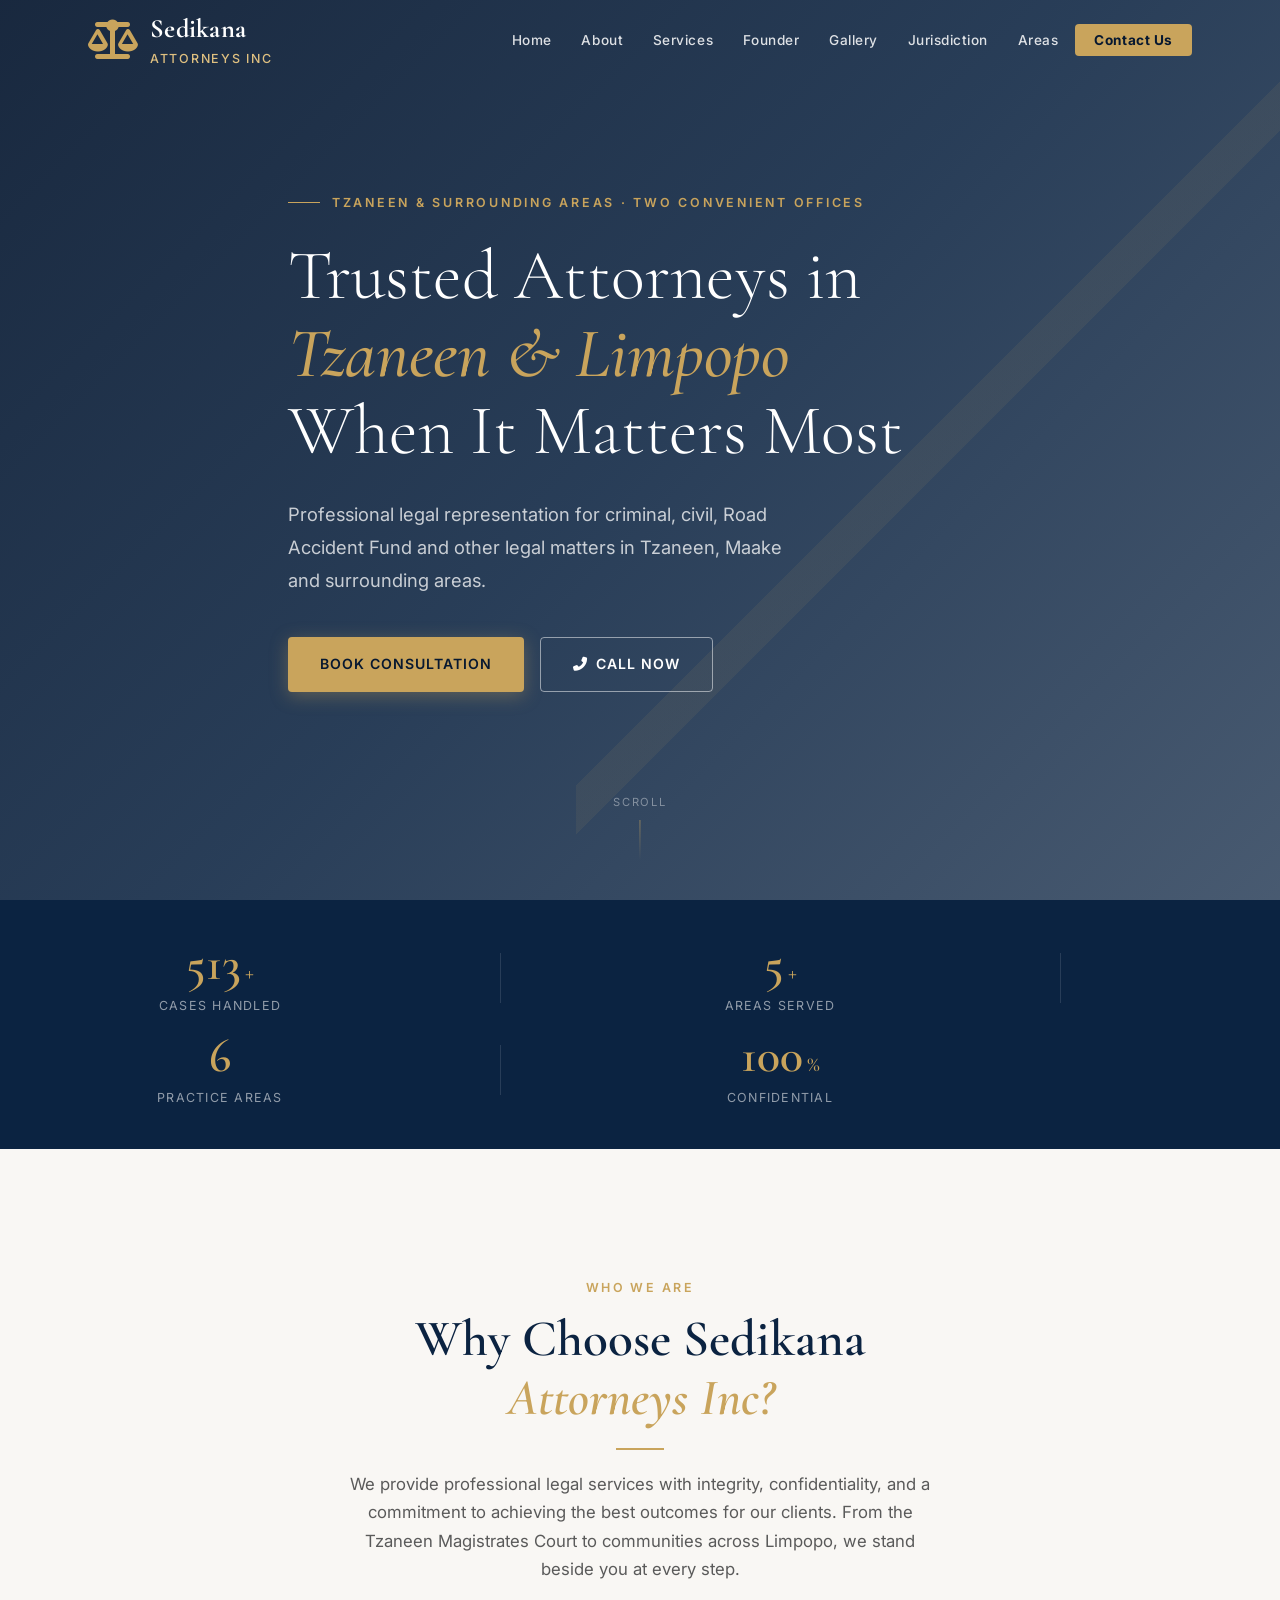
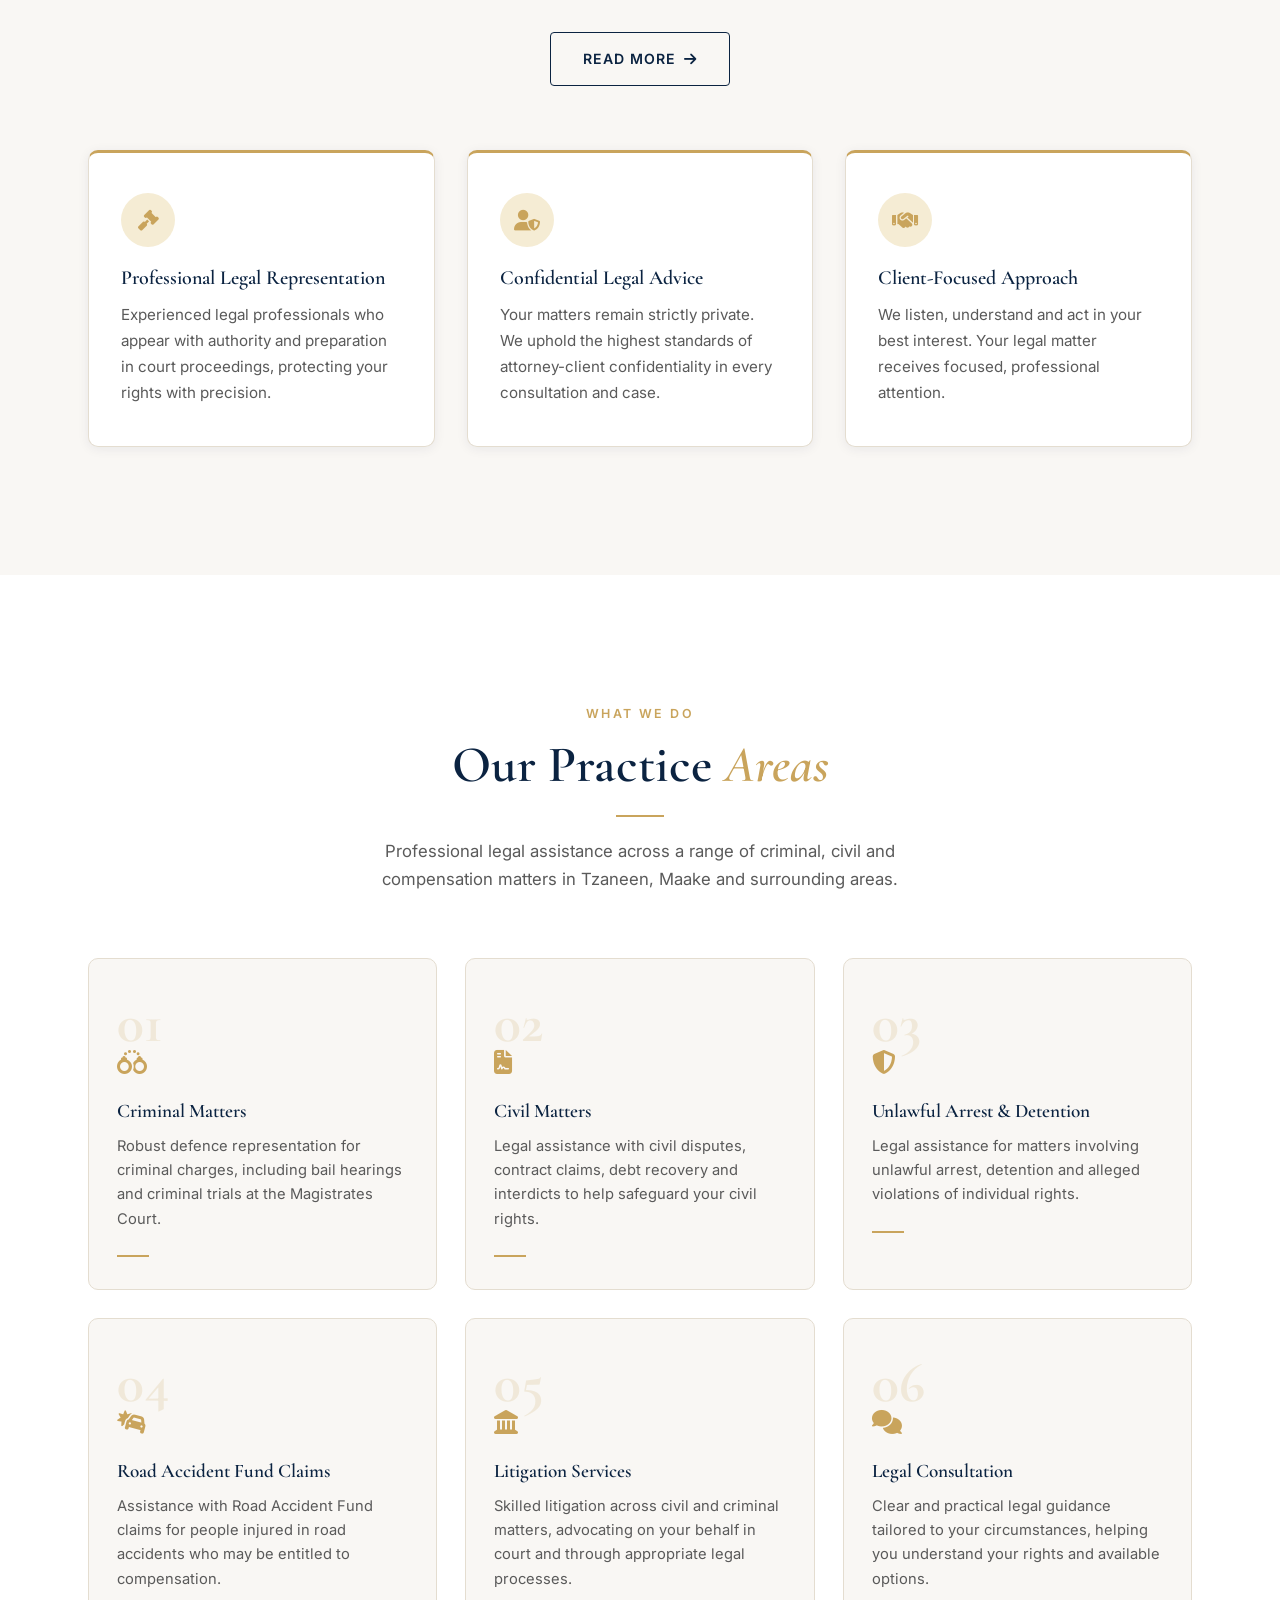
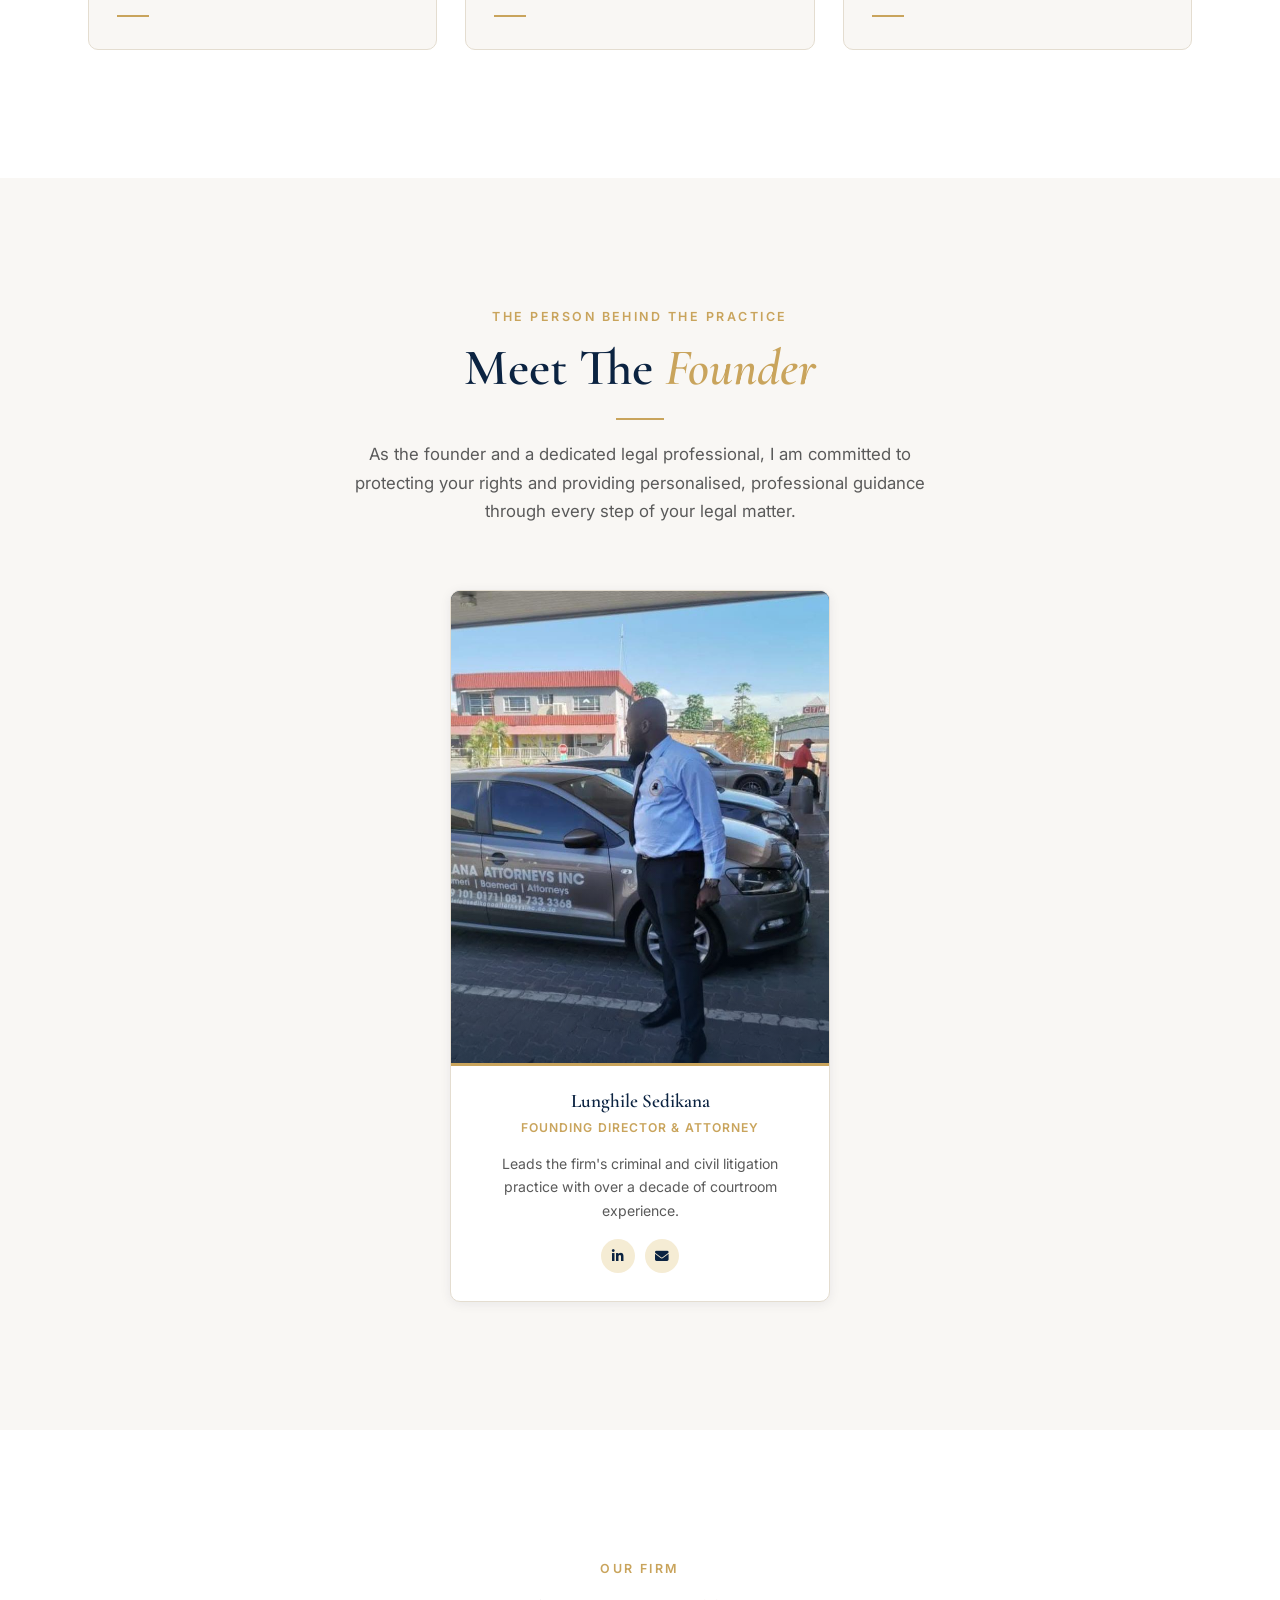
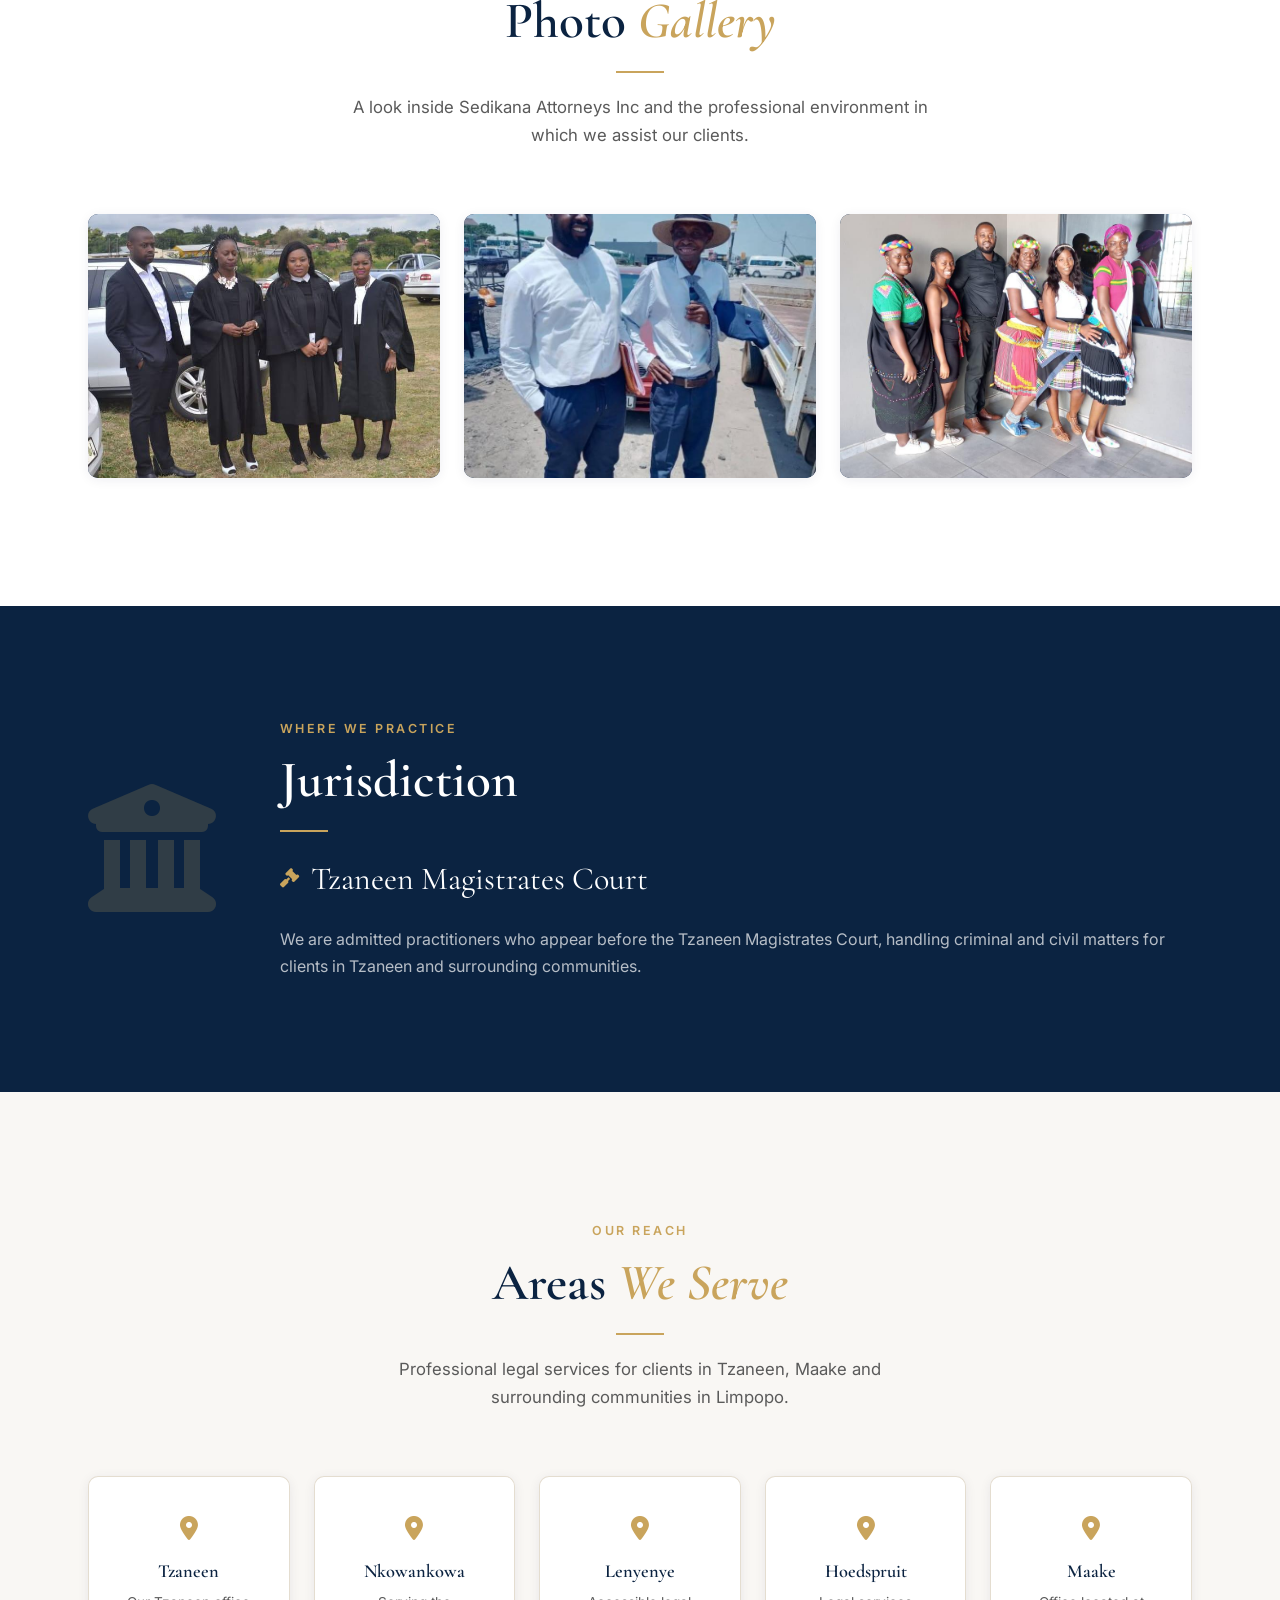
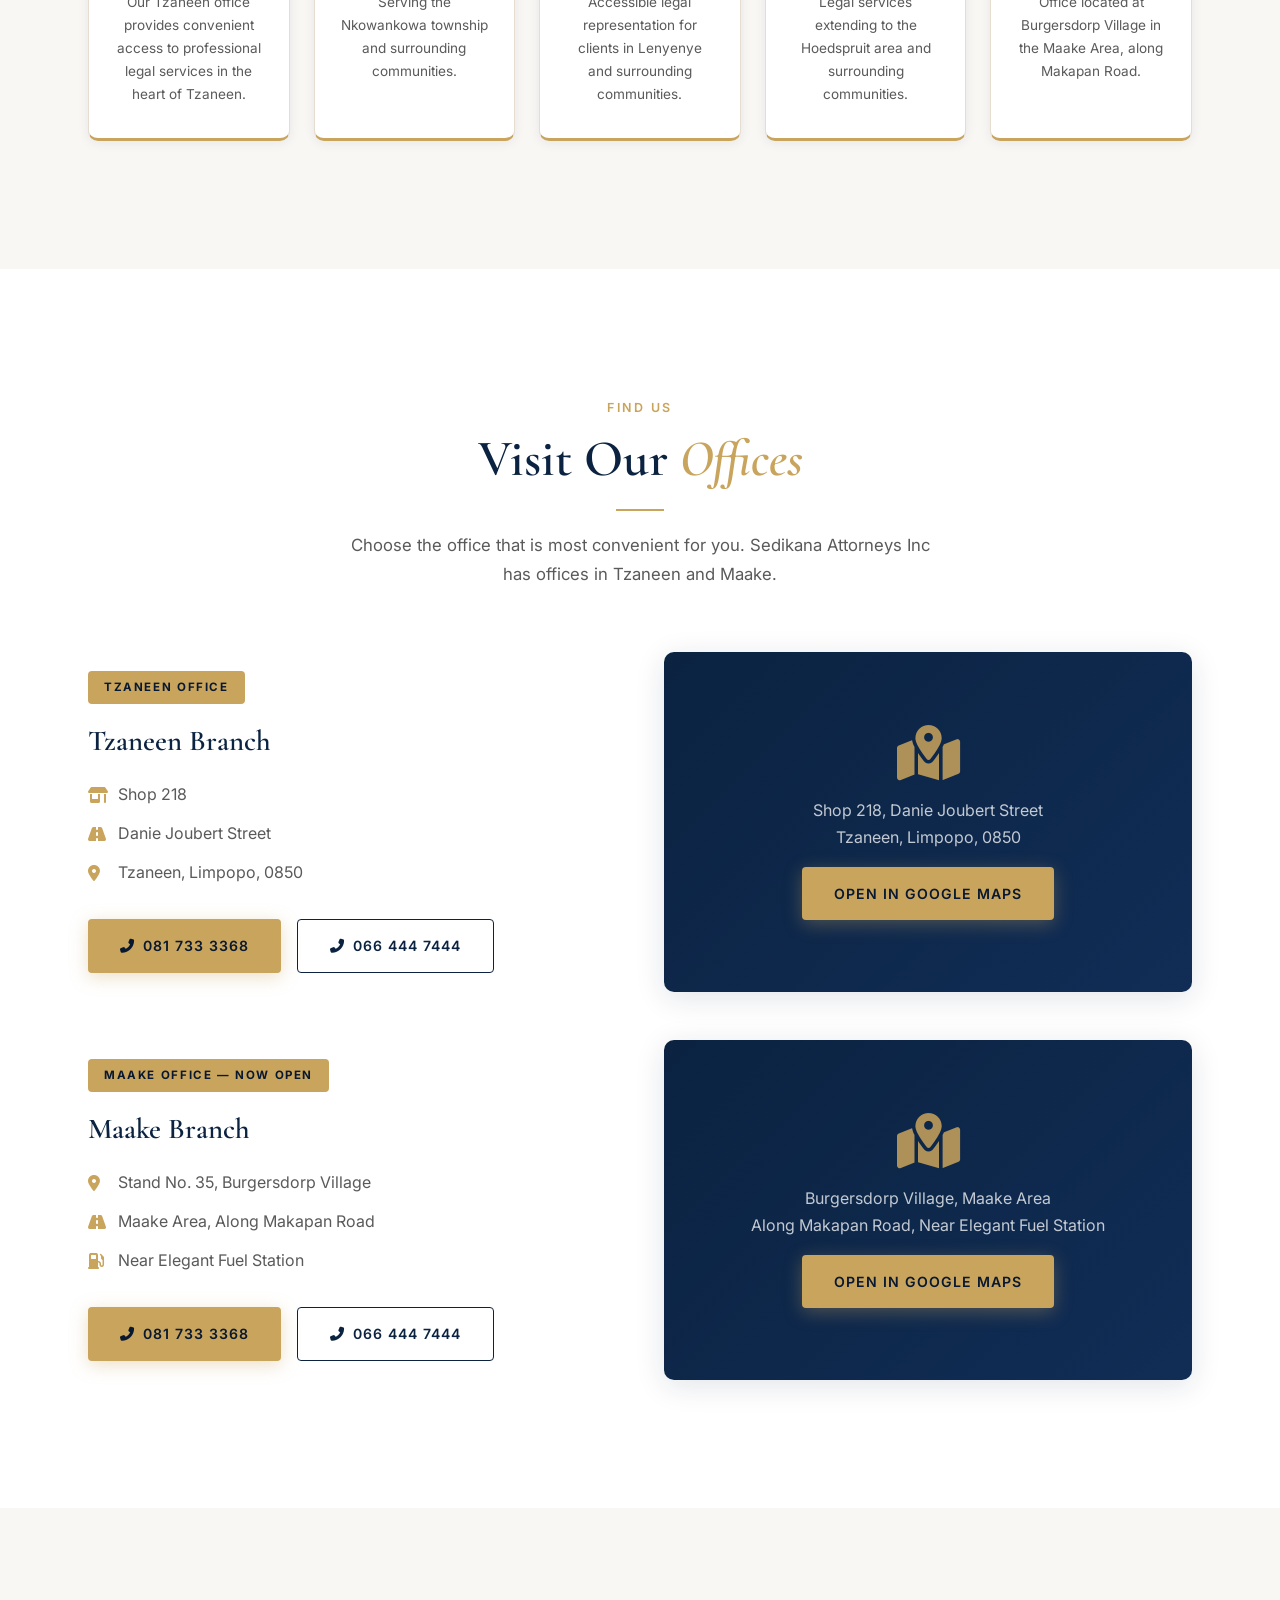
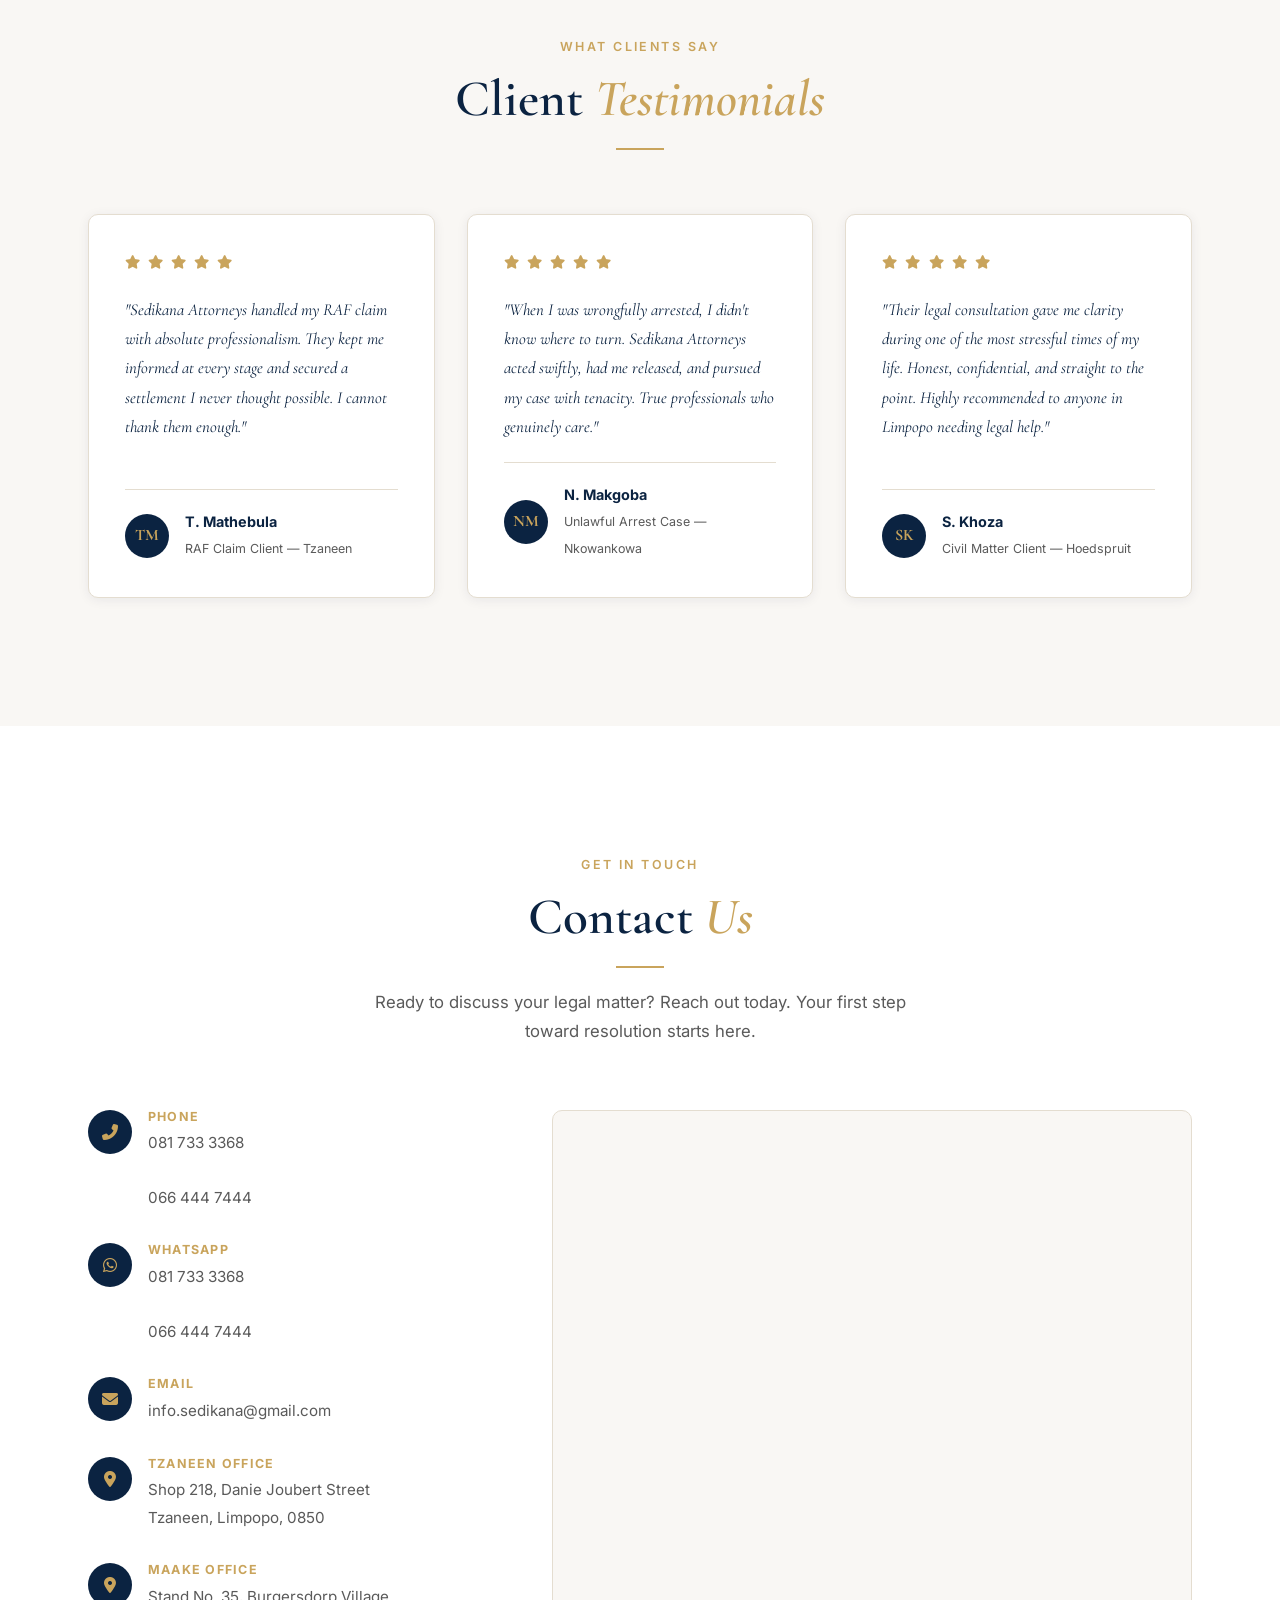
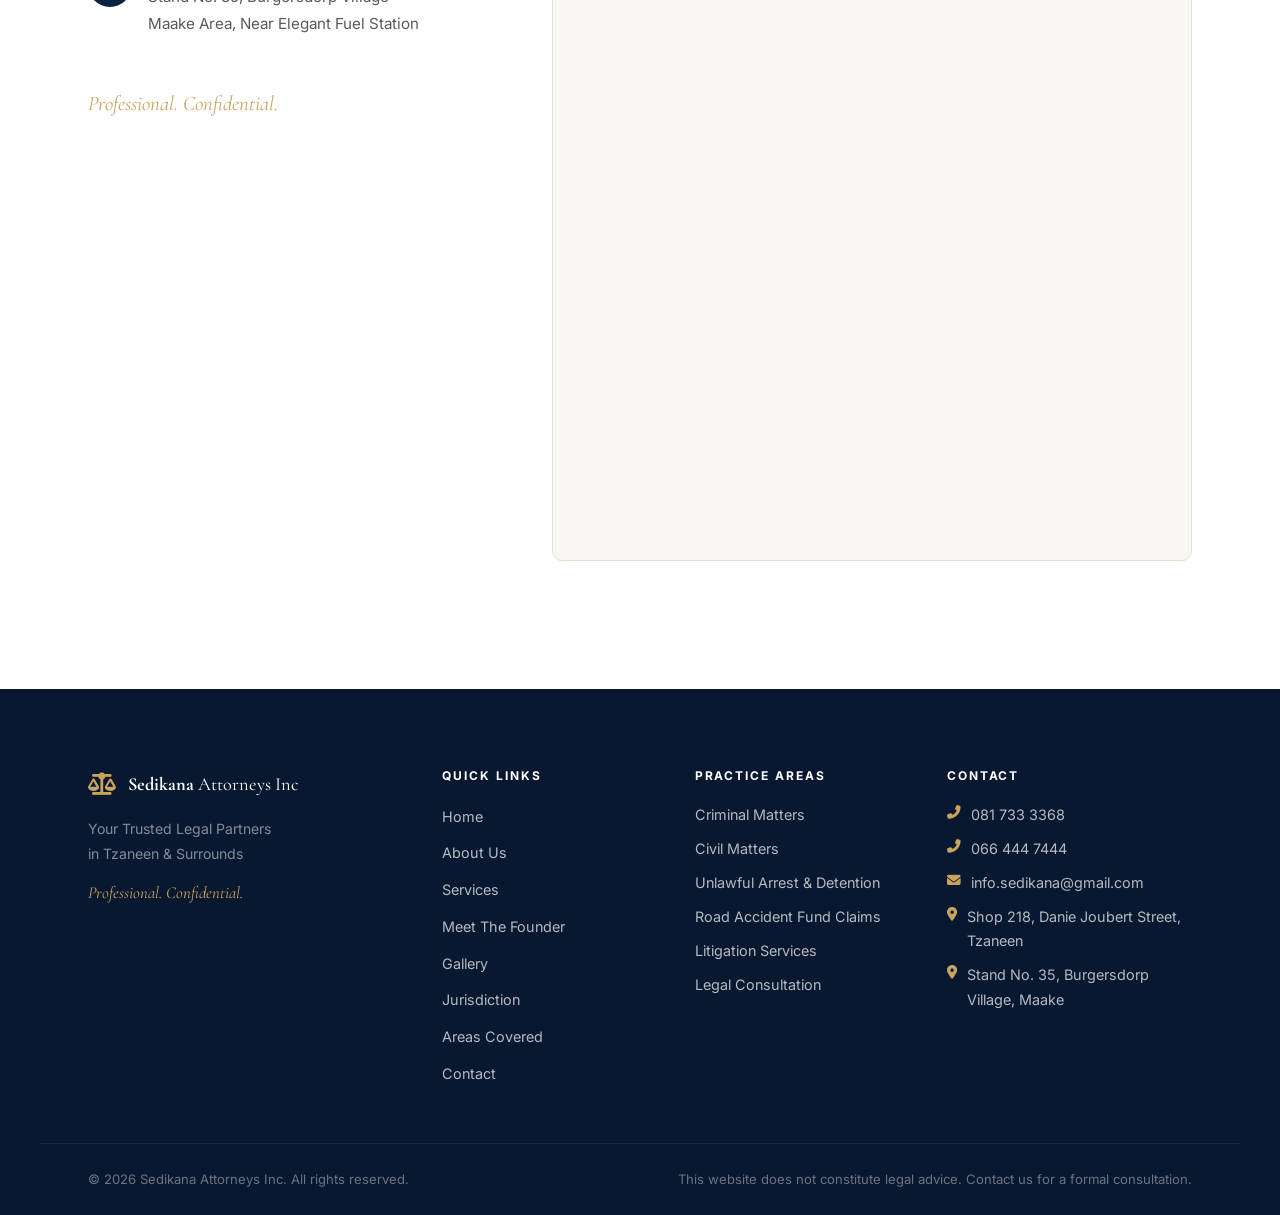
==== commit 8577966e: "Update: new gallery page and images" ====
--- a/index.html
+++ b/index.html
@@ -95,7 +95,6 @@
   <div id="loader" class="loader">
     <div class="loader__inner">
 
-```
   <div class="loader__emblem">
     <i class="fas fa-balance-scale"></i>
   </div>
@@ -109,7 +108,6 @@
   </div>
 
 </div>
-```
 
   </div>
 
@@ -122,9 +120,7 @@
 
 >
 
-```
 <i class="fas fa-chevron-up"></i>
-```
 
   </button>
 
@@ -132,7 +128,6 @@
 
   <header id="navbar" class="navbar">
 
-```
 <div class="container navbar__inner">
 
   <!-- Logo -->
@@ -273,7 +268,6 @@
   </ul>
 
 </nav>
-```
 
   </header>
 
@@ -281,7 +275,6 @@
 
   <main>
 
-```
 <section
   id="home"
   class="hero"
@@ -1802,7 +1795,6 @@
   </div>
 
 </section>
-```
 
   </main>
 
@@ -1810,7 +1802,6 @@
 
   <footer class="footer">
 
-```
 <div class="container footer__inner">
 
 
@@ -2017,7 +2008,6 @@
   </div>
 
 </div>
-```
 
   </footer>
 
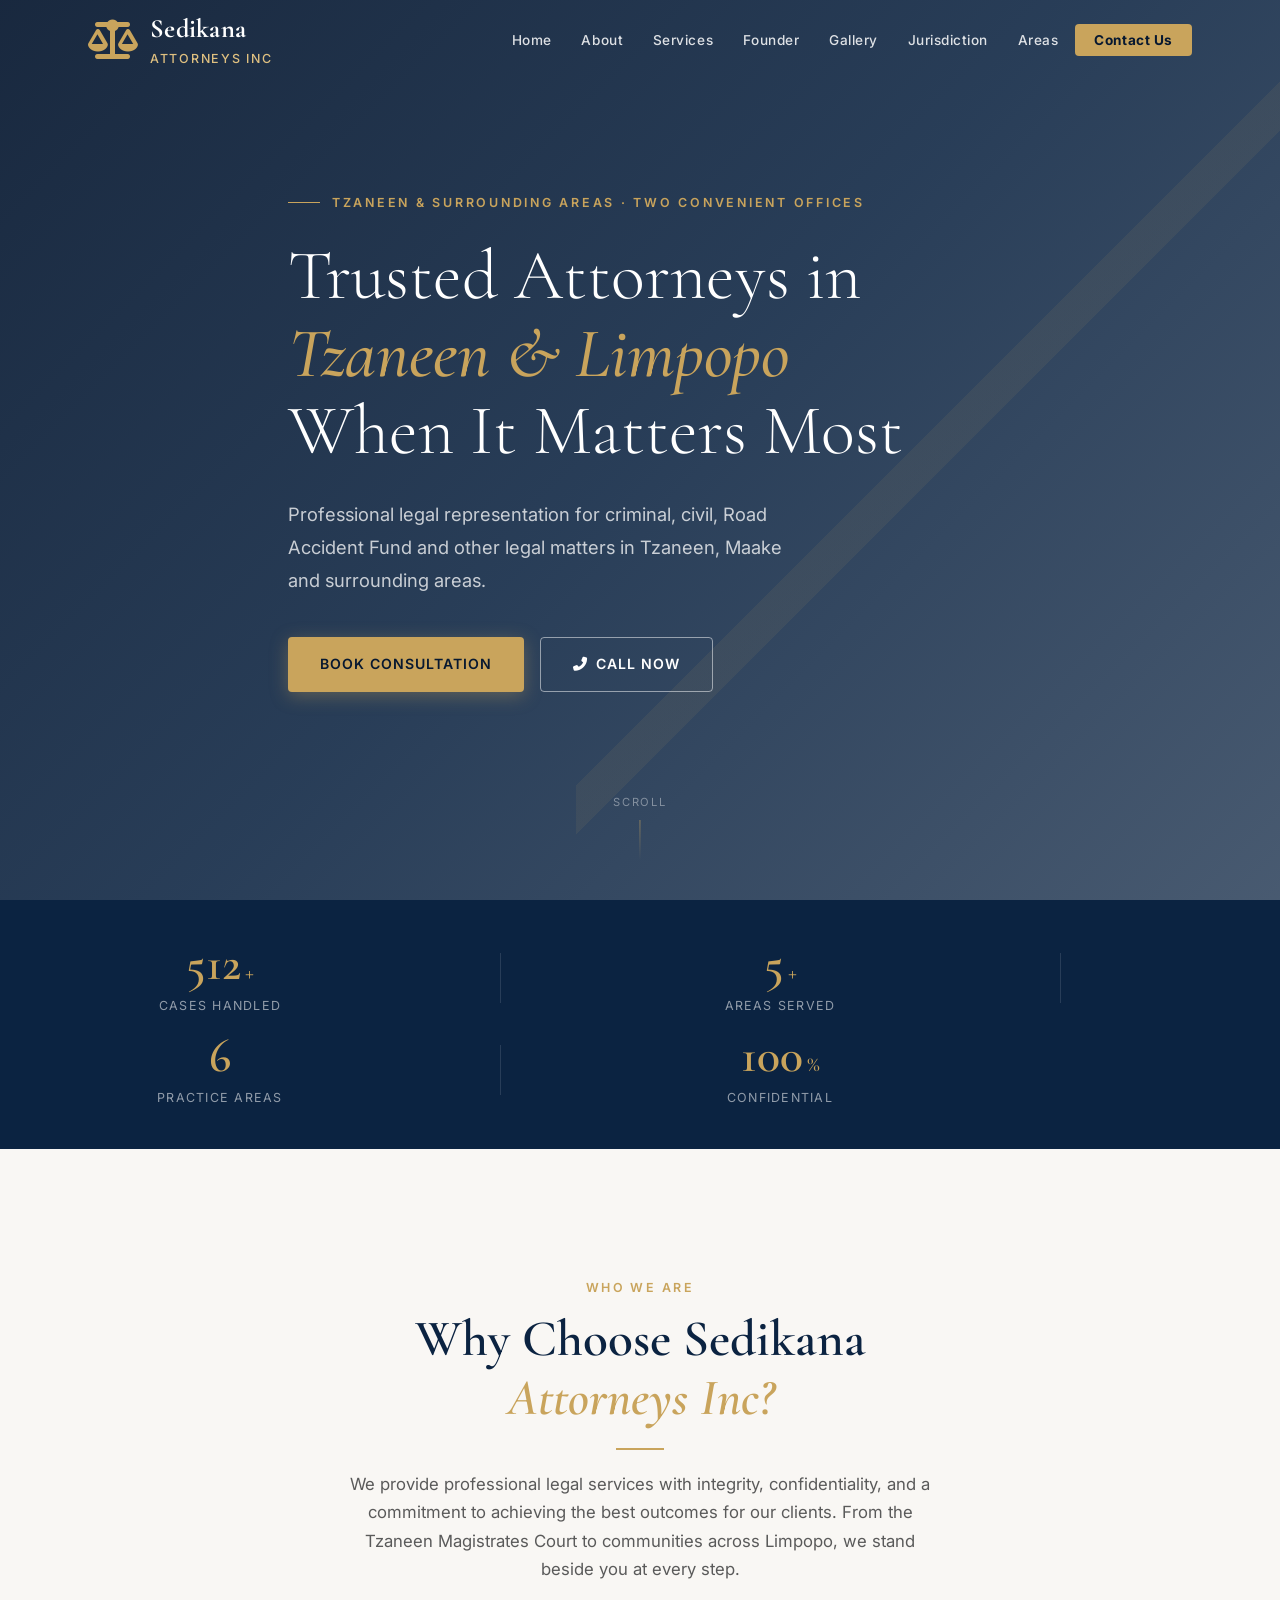
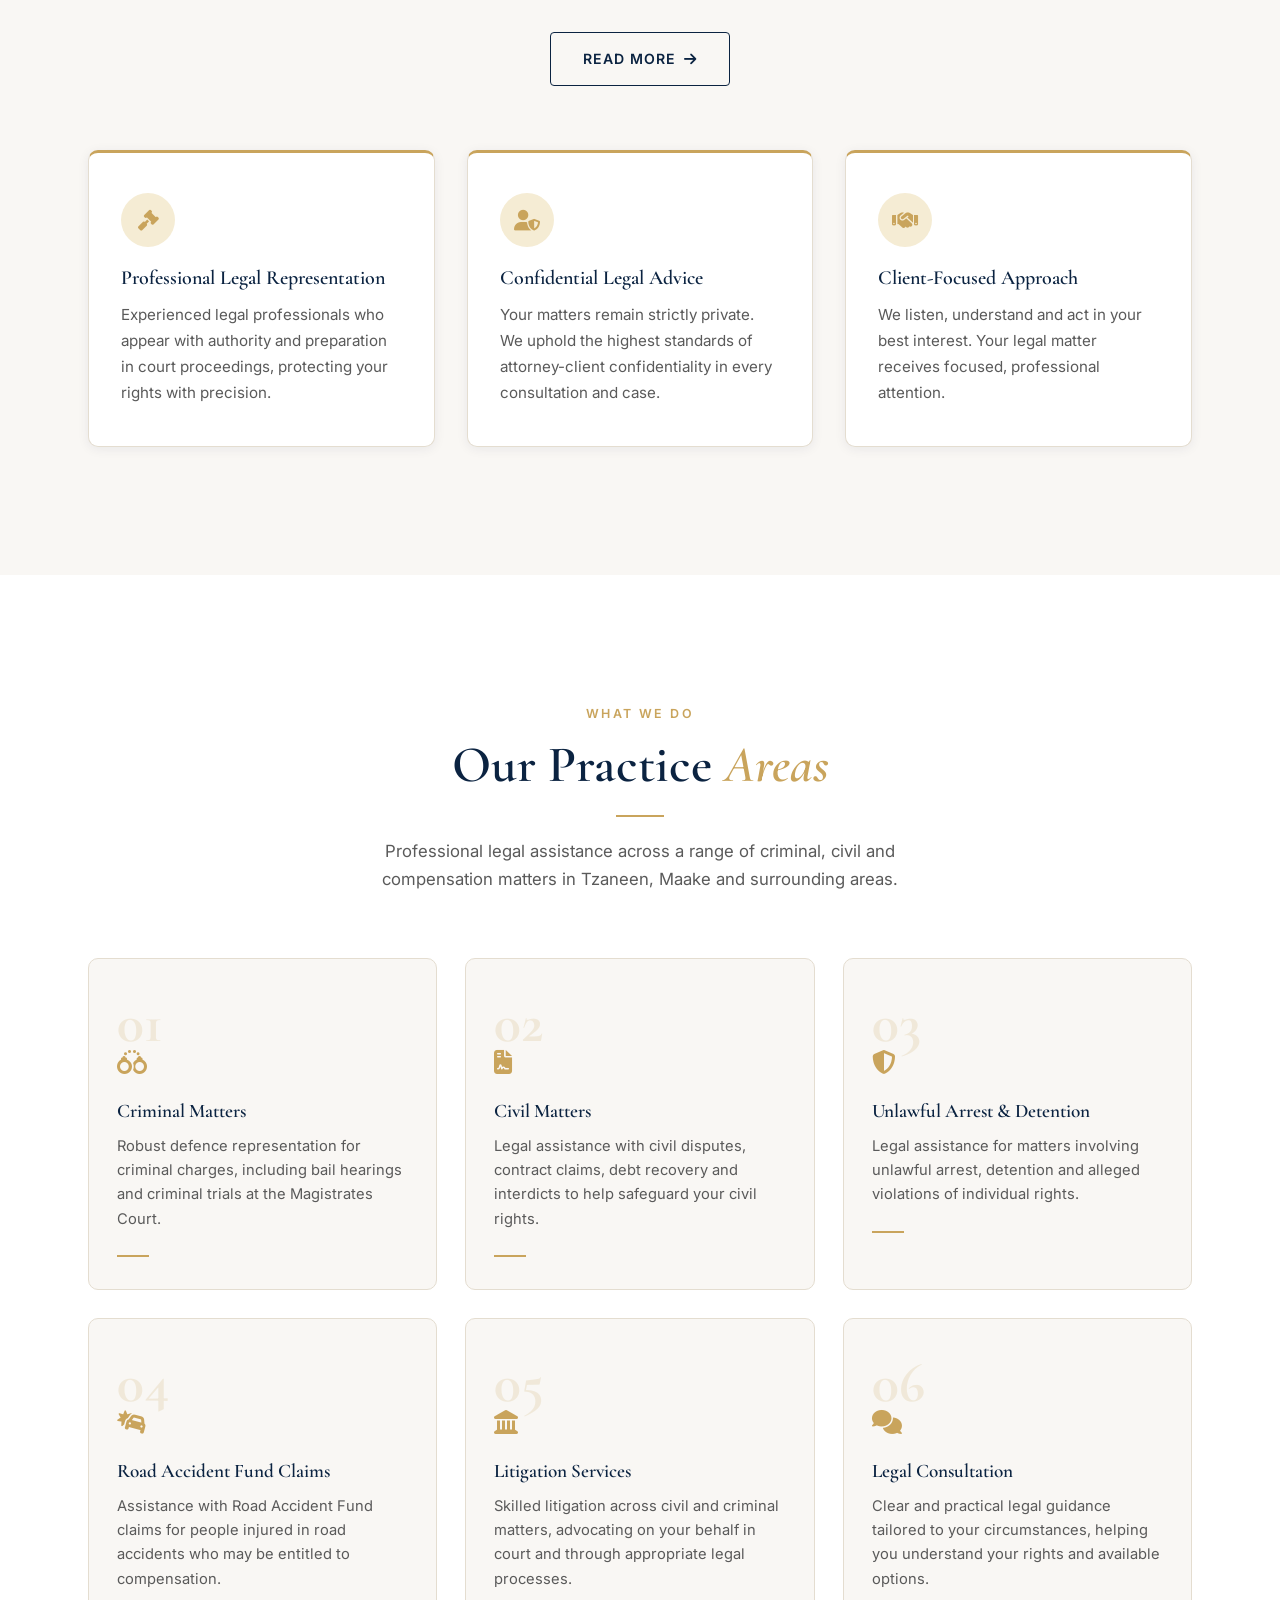
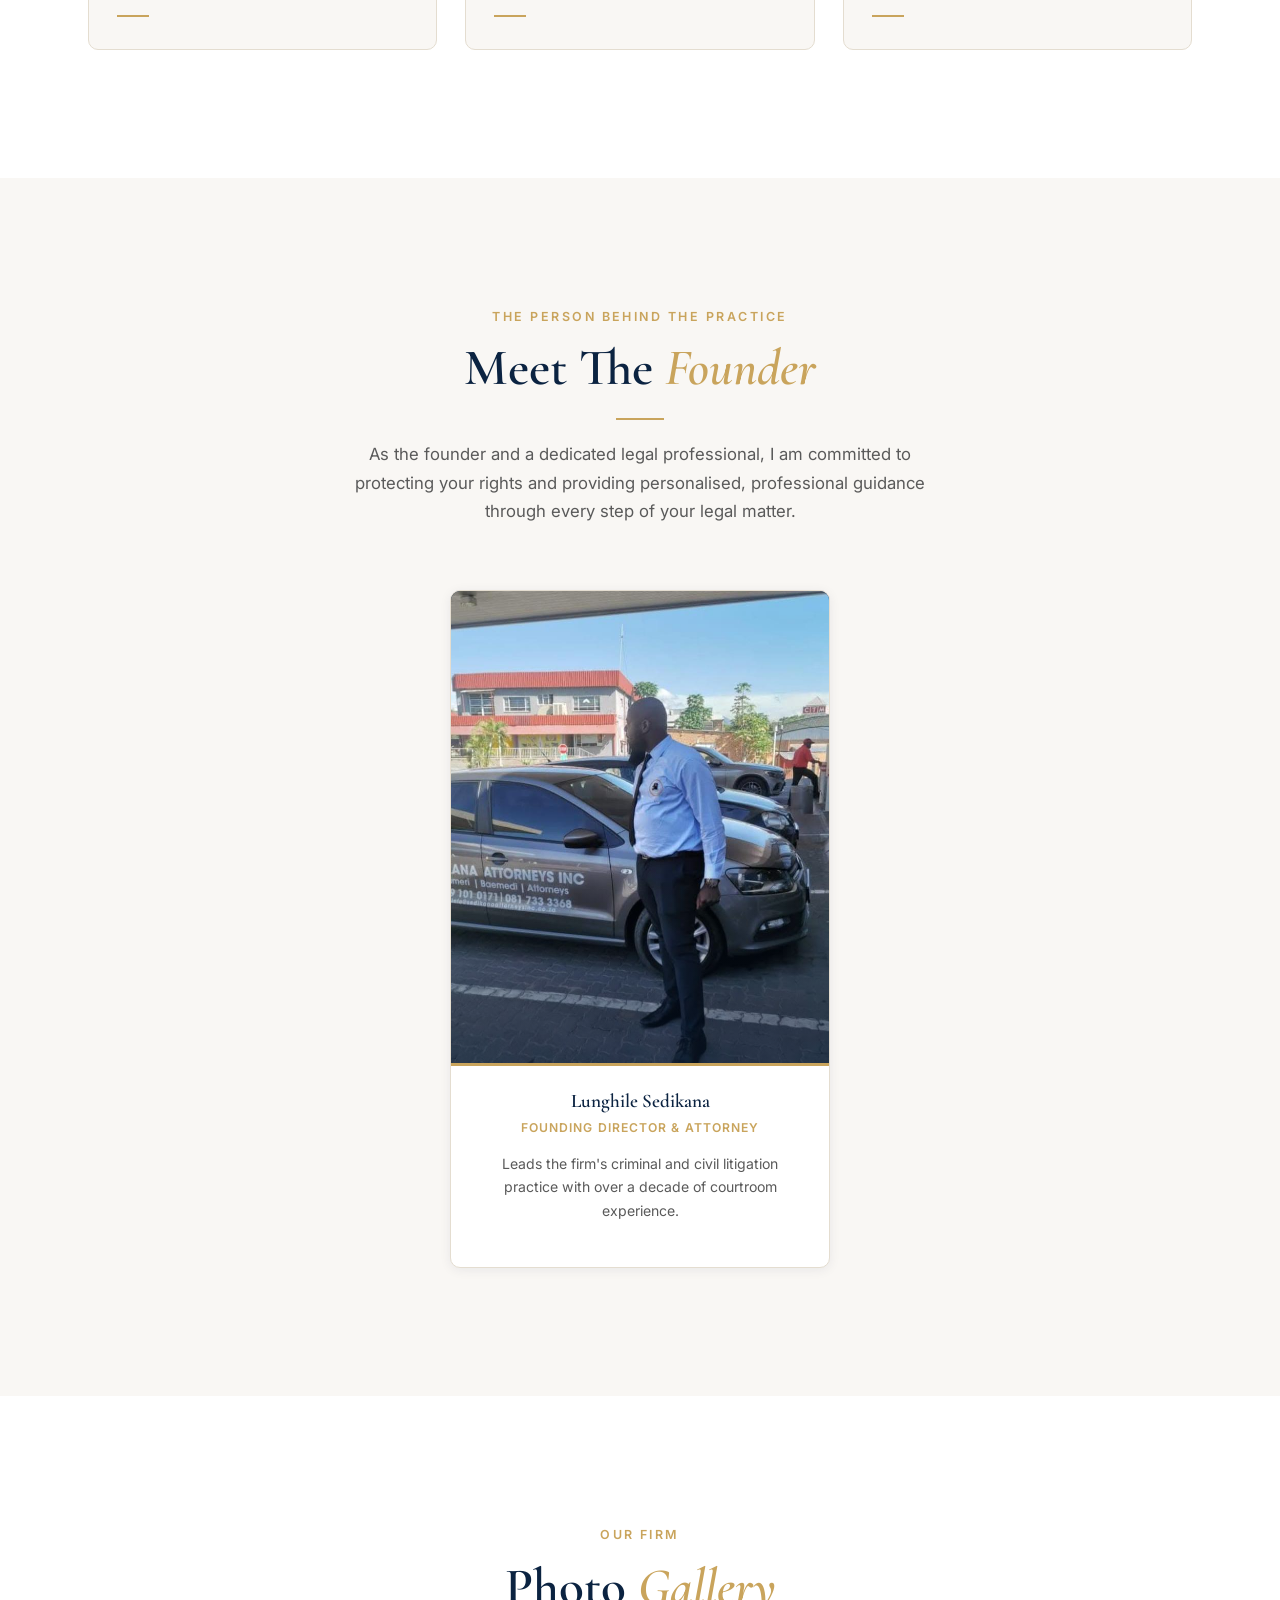
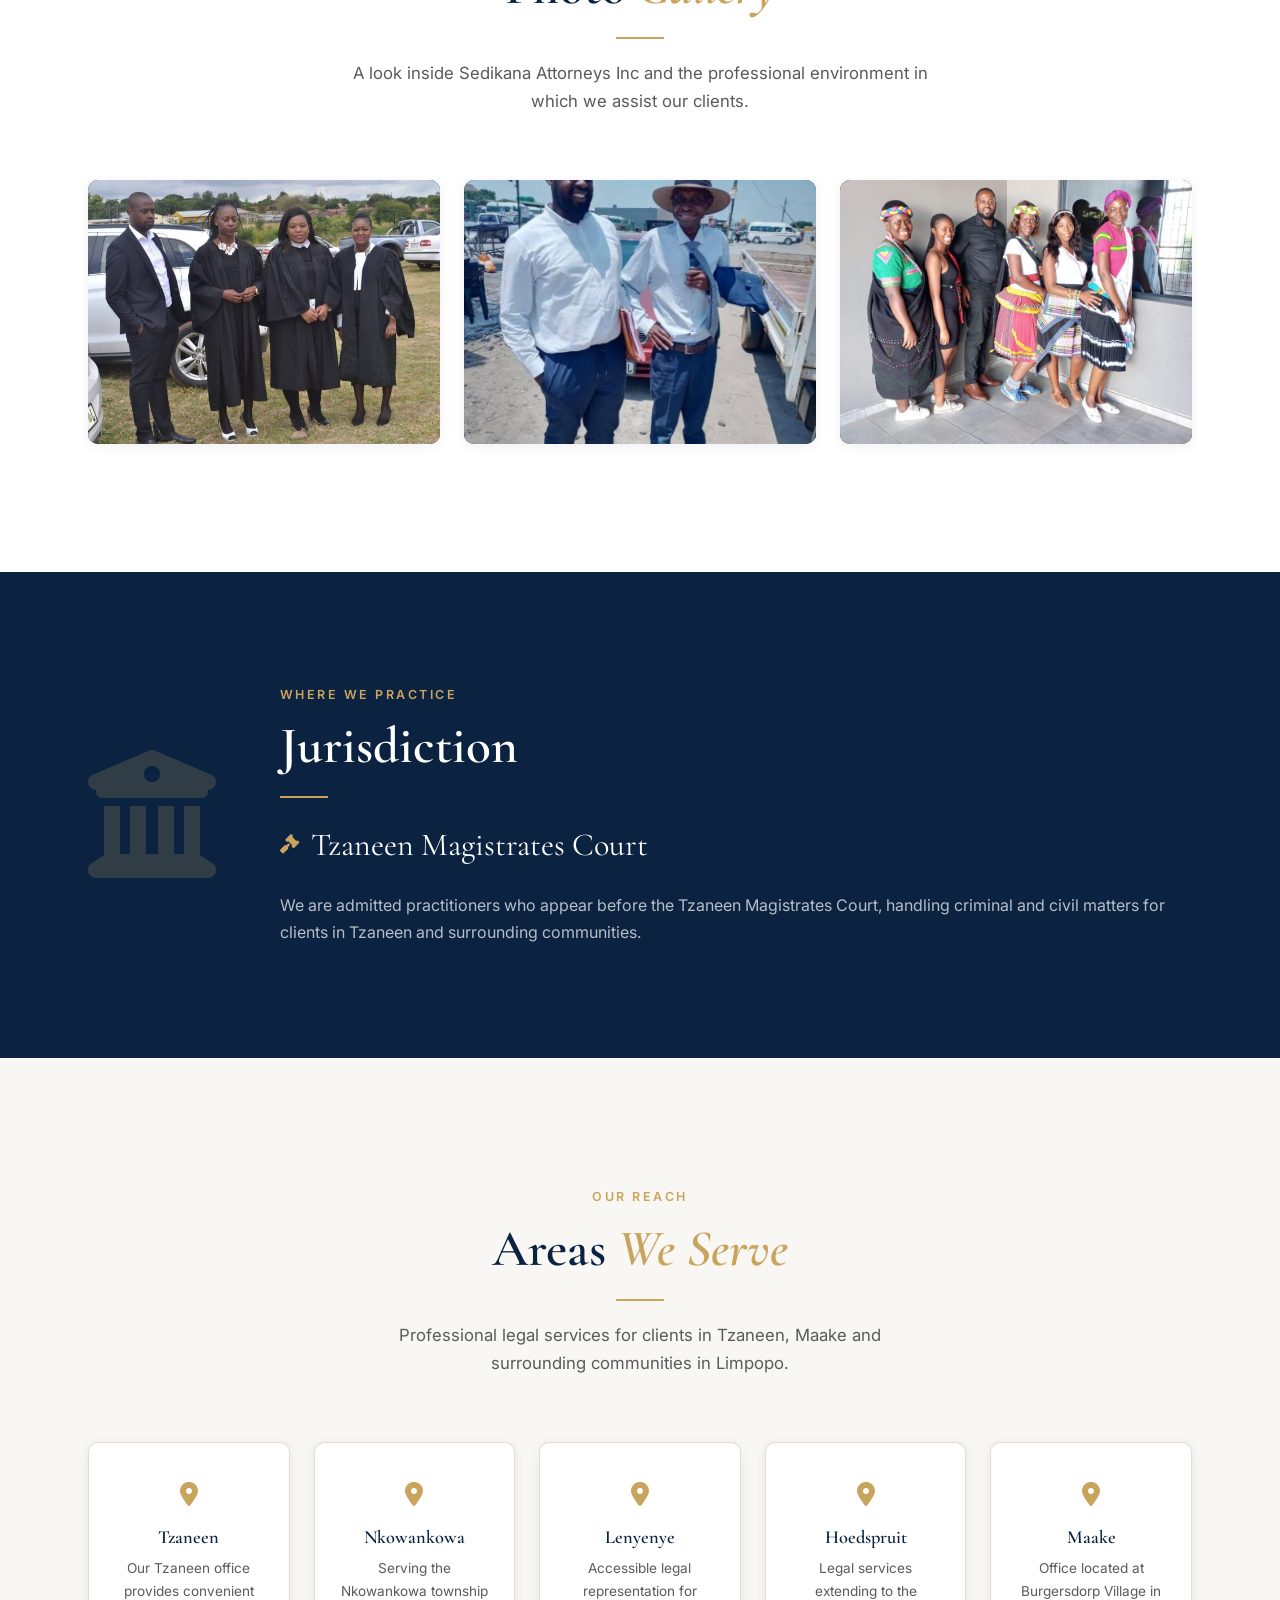
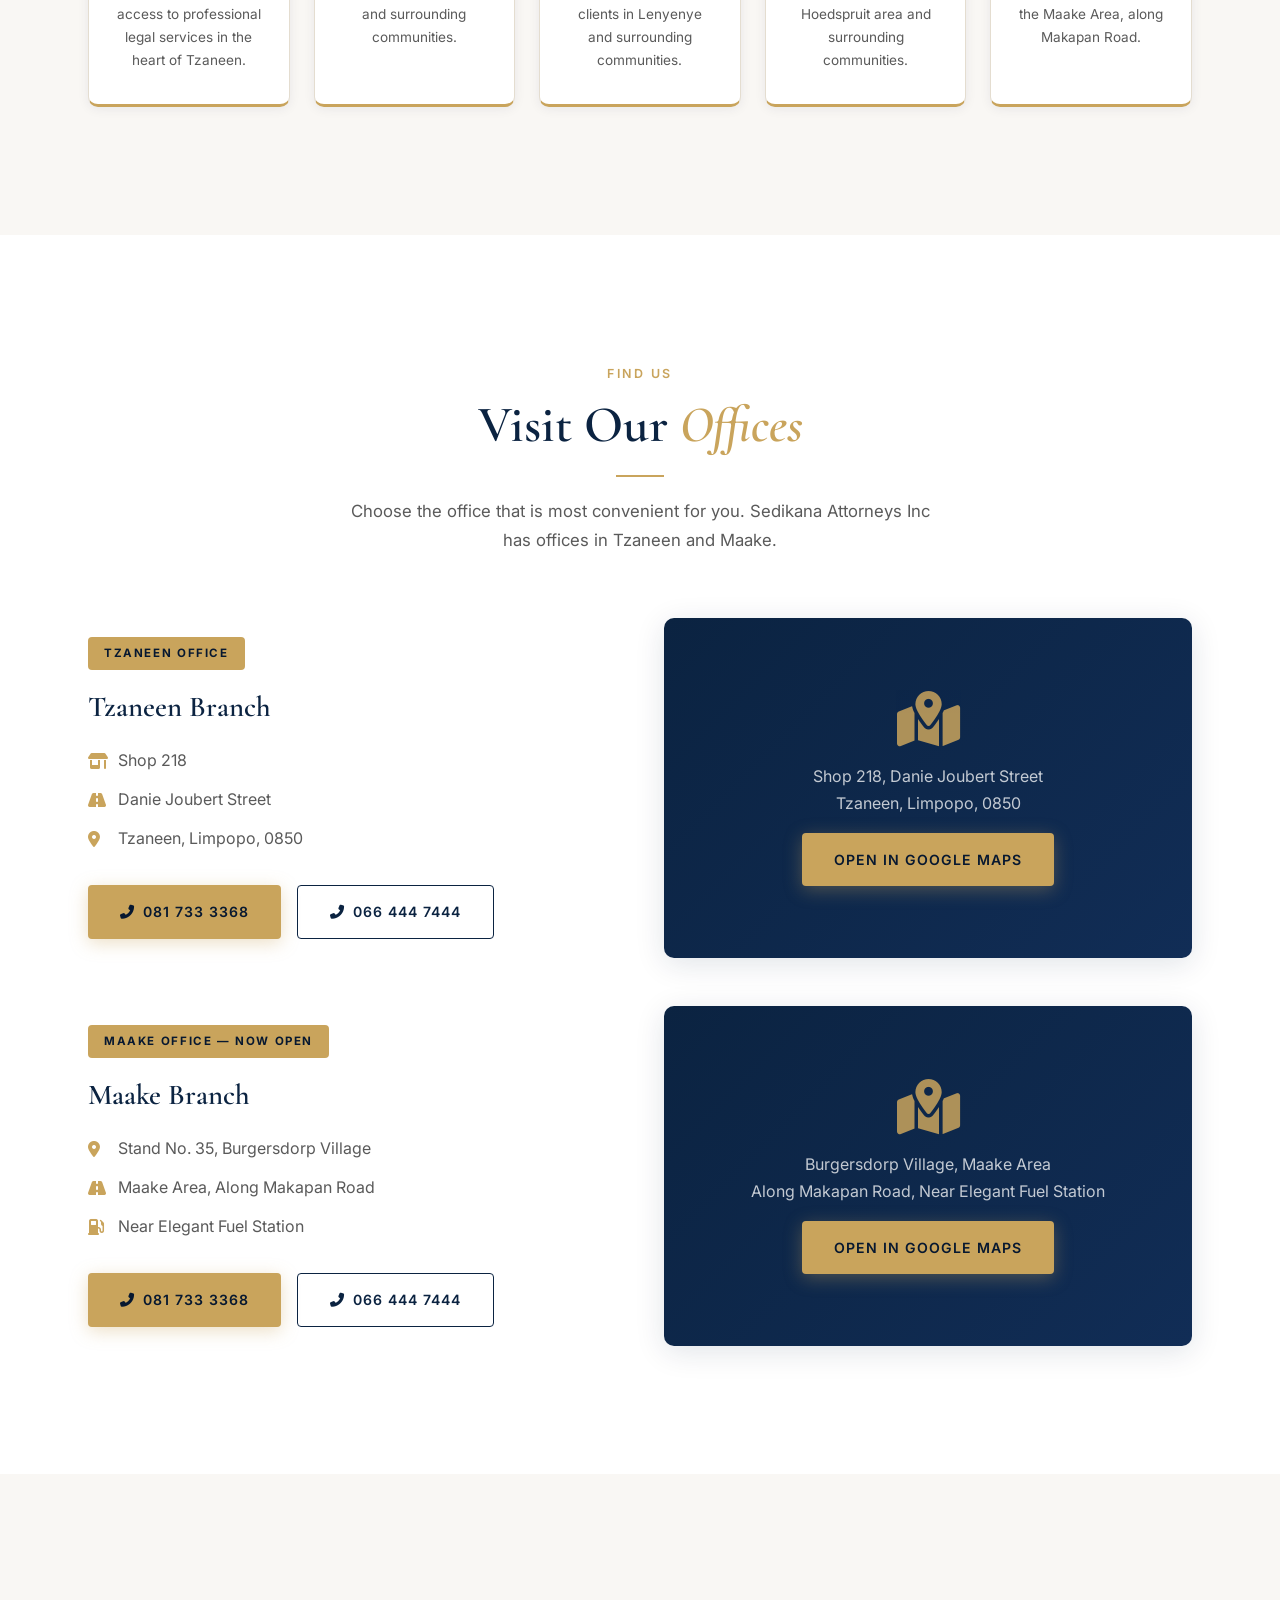
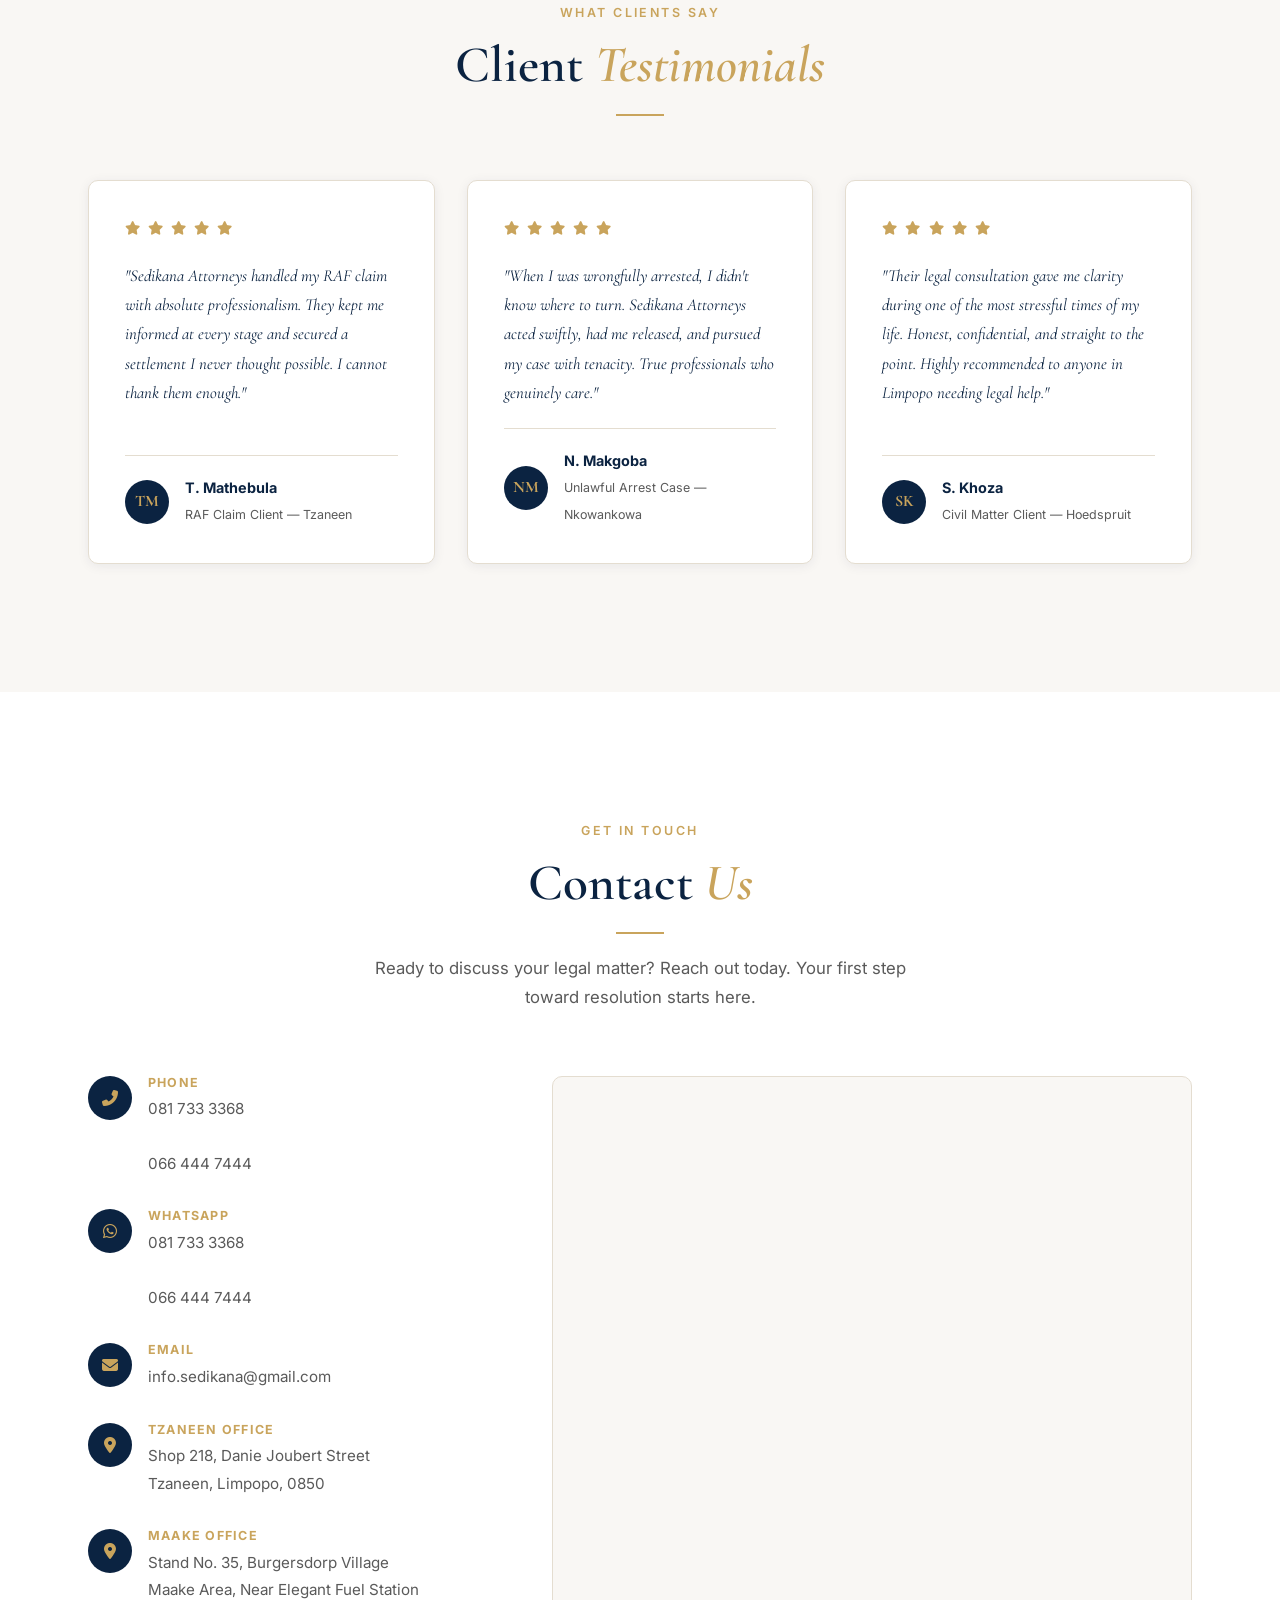
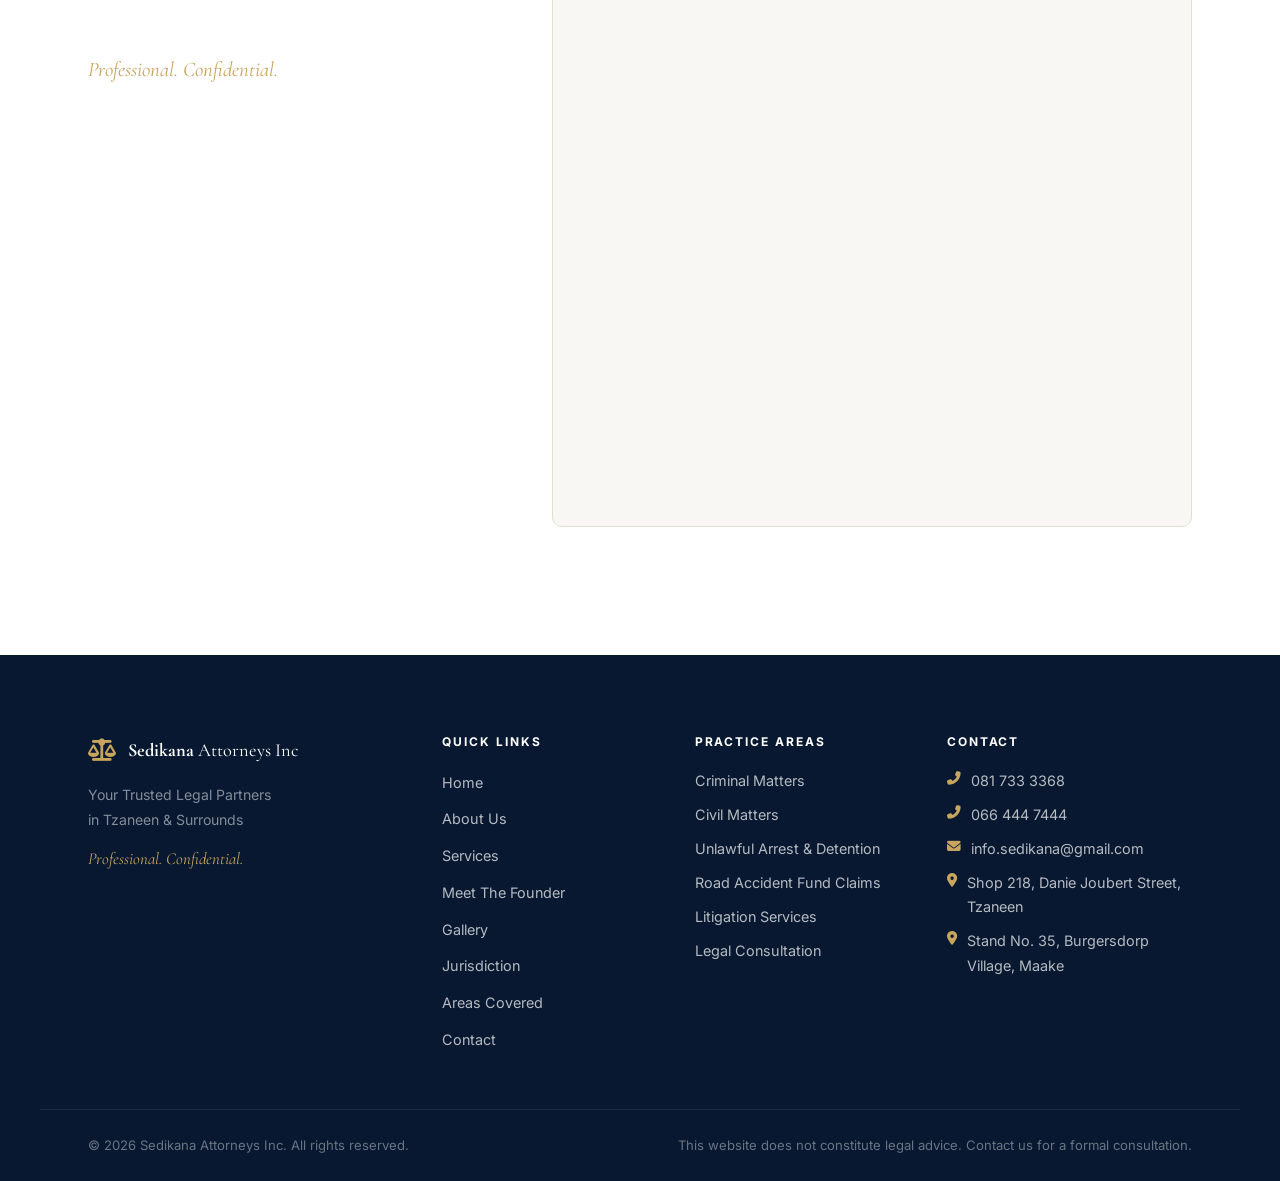
==== commit b1d37b8e: "Update: edited code" ====
--- a/index.html
+++ b/index.html
@@ -845,7 +845,7 @@
 
 
 
-          <div class="team-card__social">
+          <!--<div class="team-card__social">
 
             <a
               href="#"
@@ -861,7 +861,7 @@
               <i class="fas fa-envelope"></i>
             </a>
 
-          </div>
+          </div>-->
 
         </div>
 
@@ -1775,7 +1775,7 @@
       <div class="contact__form-wrap reveal">
 
         <iframe
-          src="https://docs.google.com/forms/d/e/1FAIpQLSdjmfIrf3_8WD_nsJ2Ip_znxWdZvg44NgaVqybe3NOI_PeRkw/viewform?embedded=true"
+          src="https://docs.google.com/forms/d/e/1FAIpQLSf_H_OQtsUwc6ift4WdVWUd7U6nxZFU-El9WQbEdvzqSxgOGw/viewform?usp=publish-editor"
           width="100%"
           height="961"
           frameborder="0"
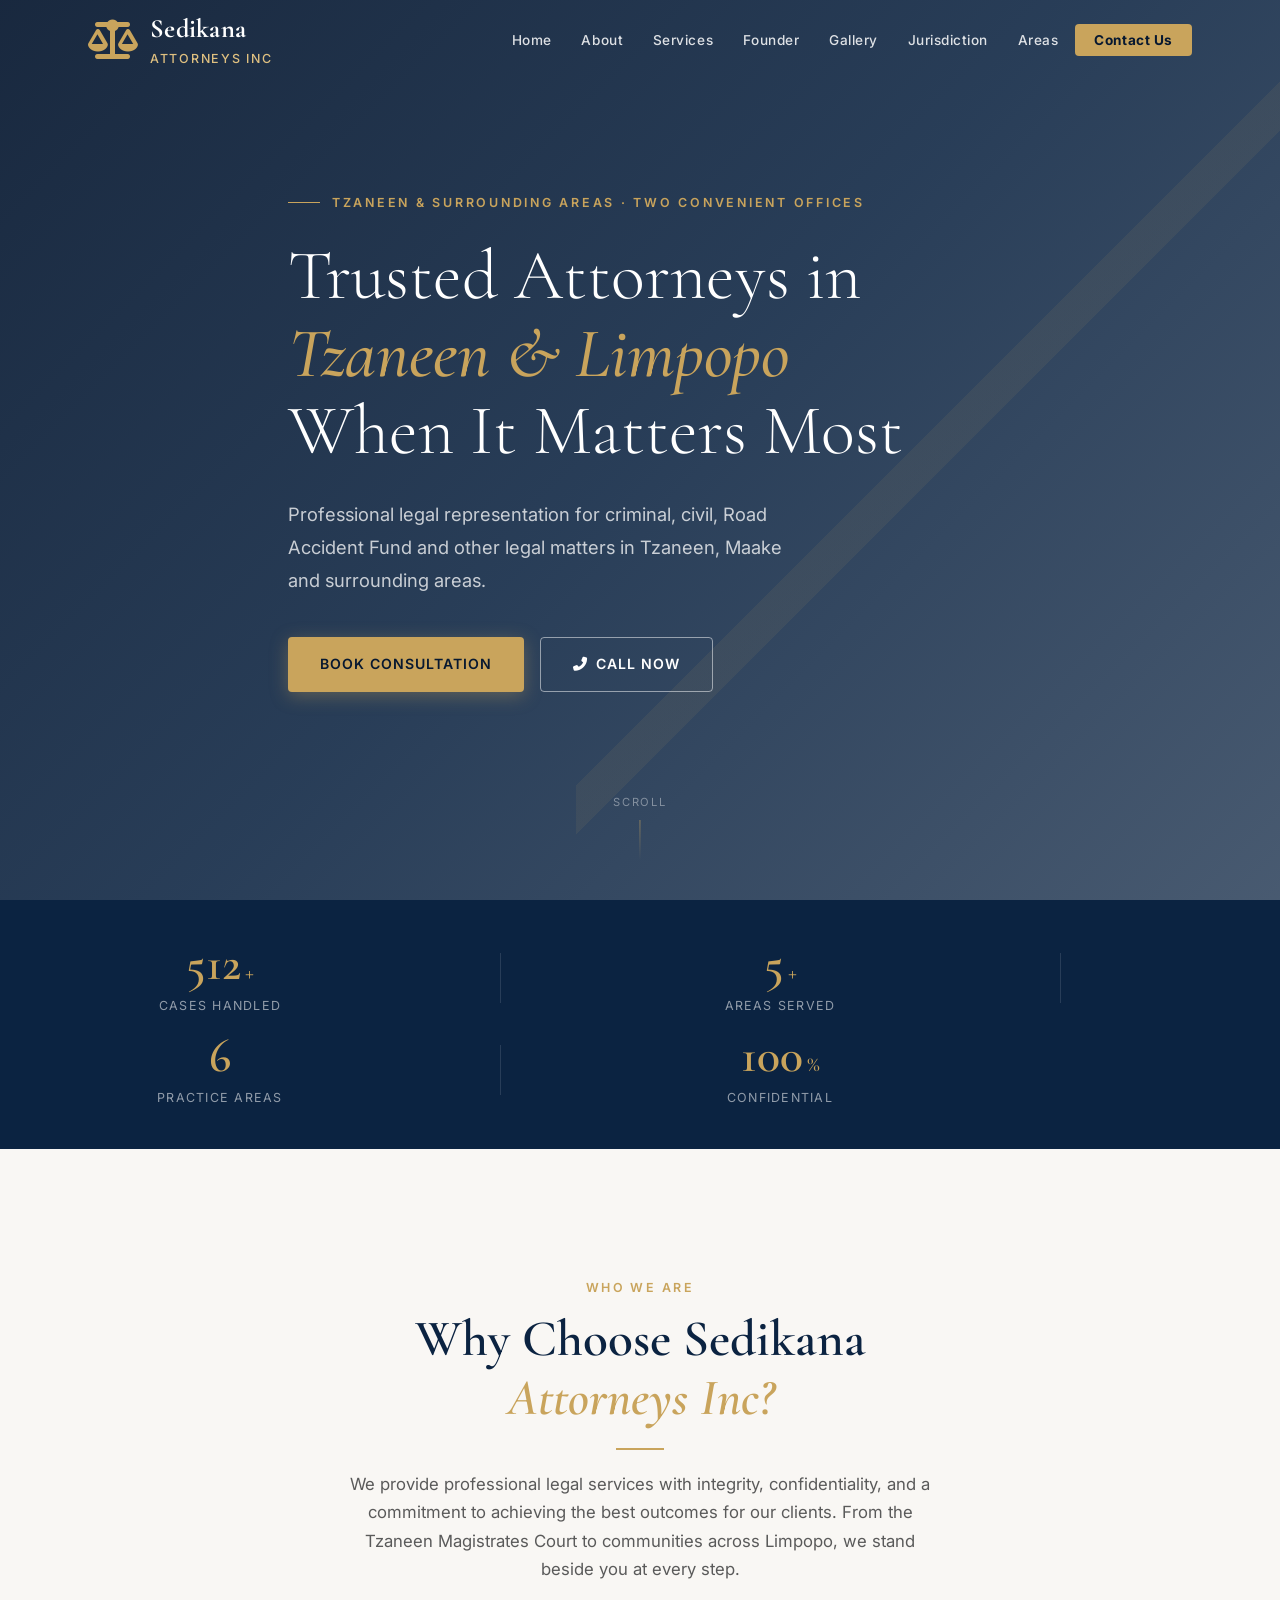
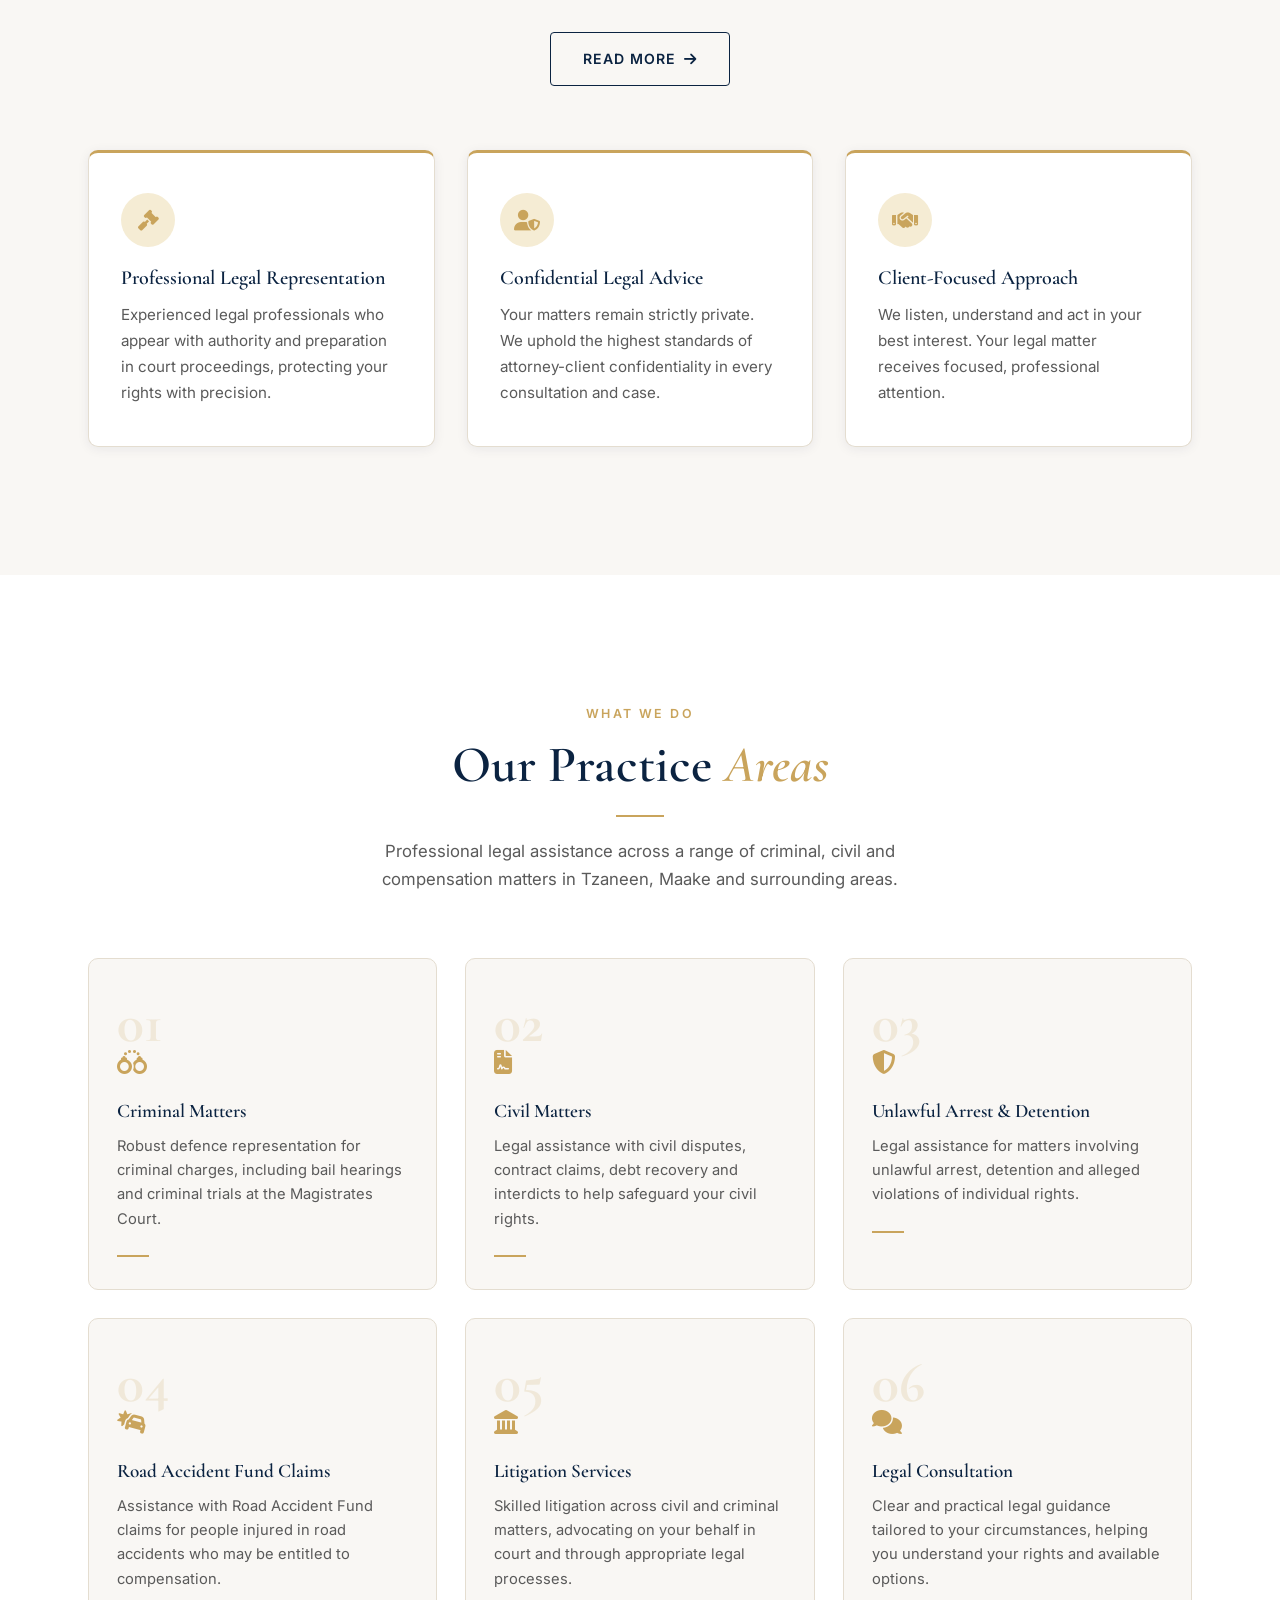
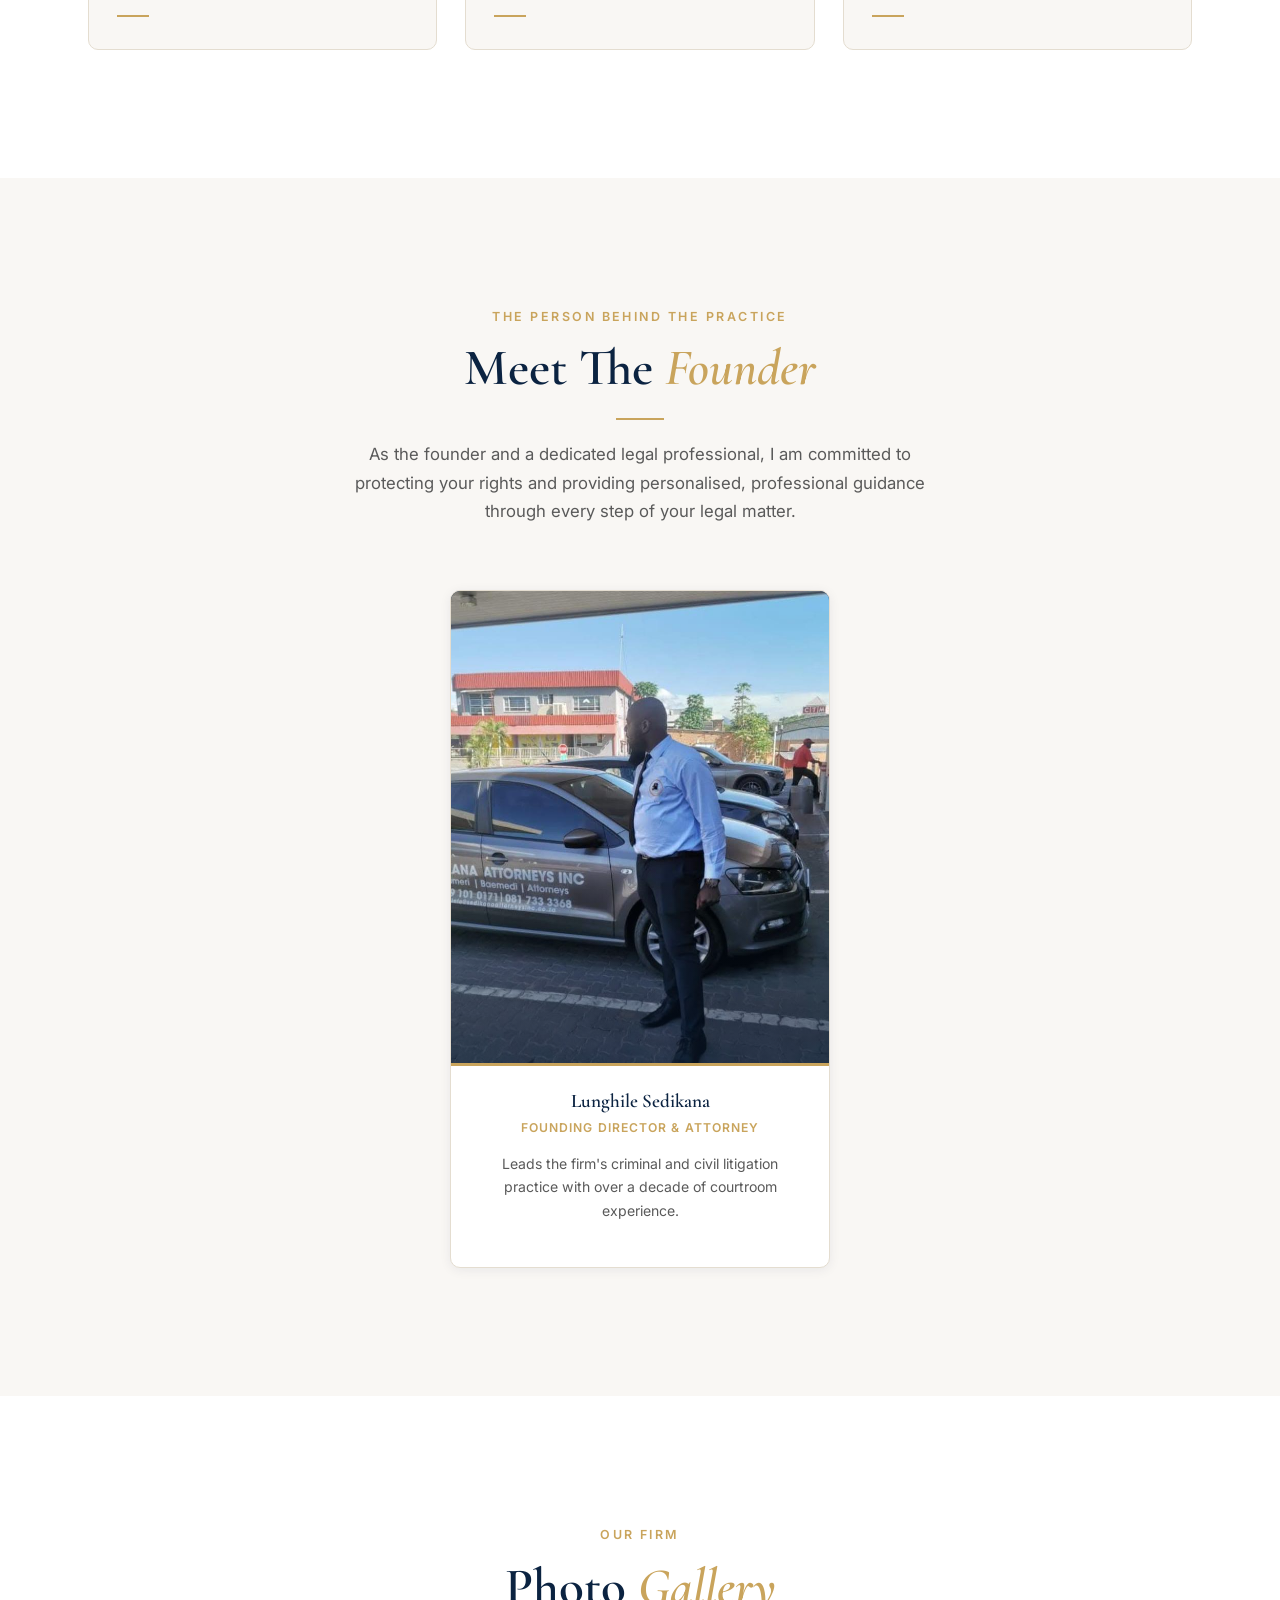
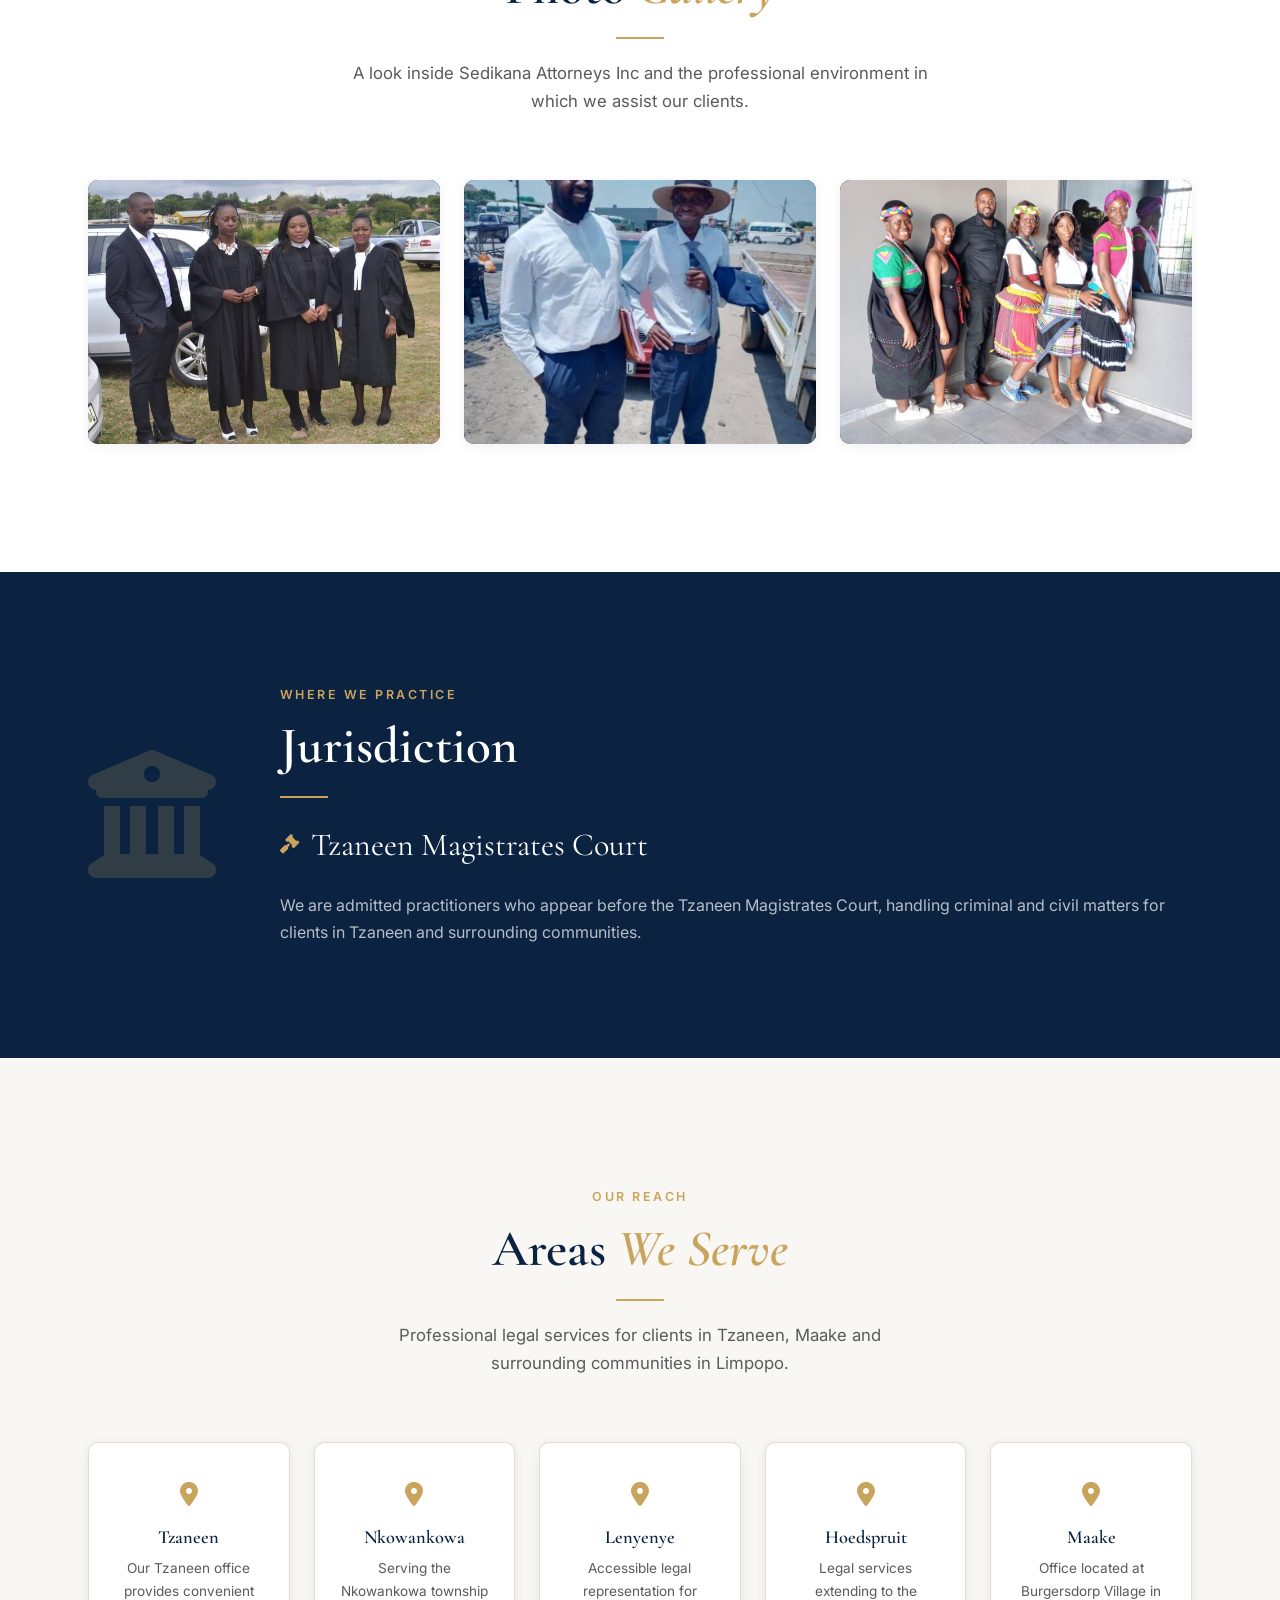
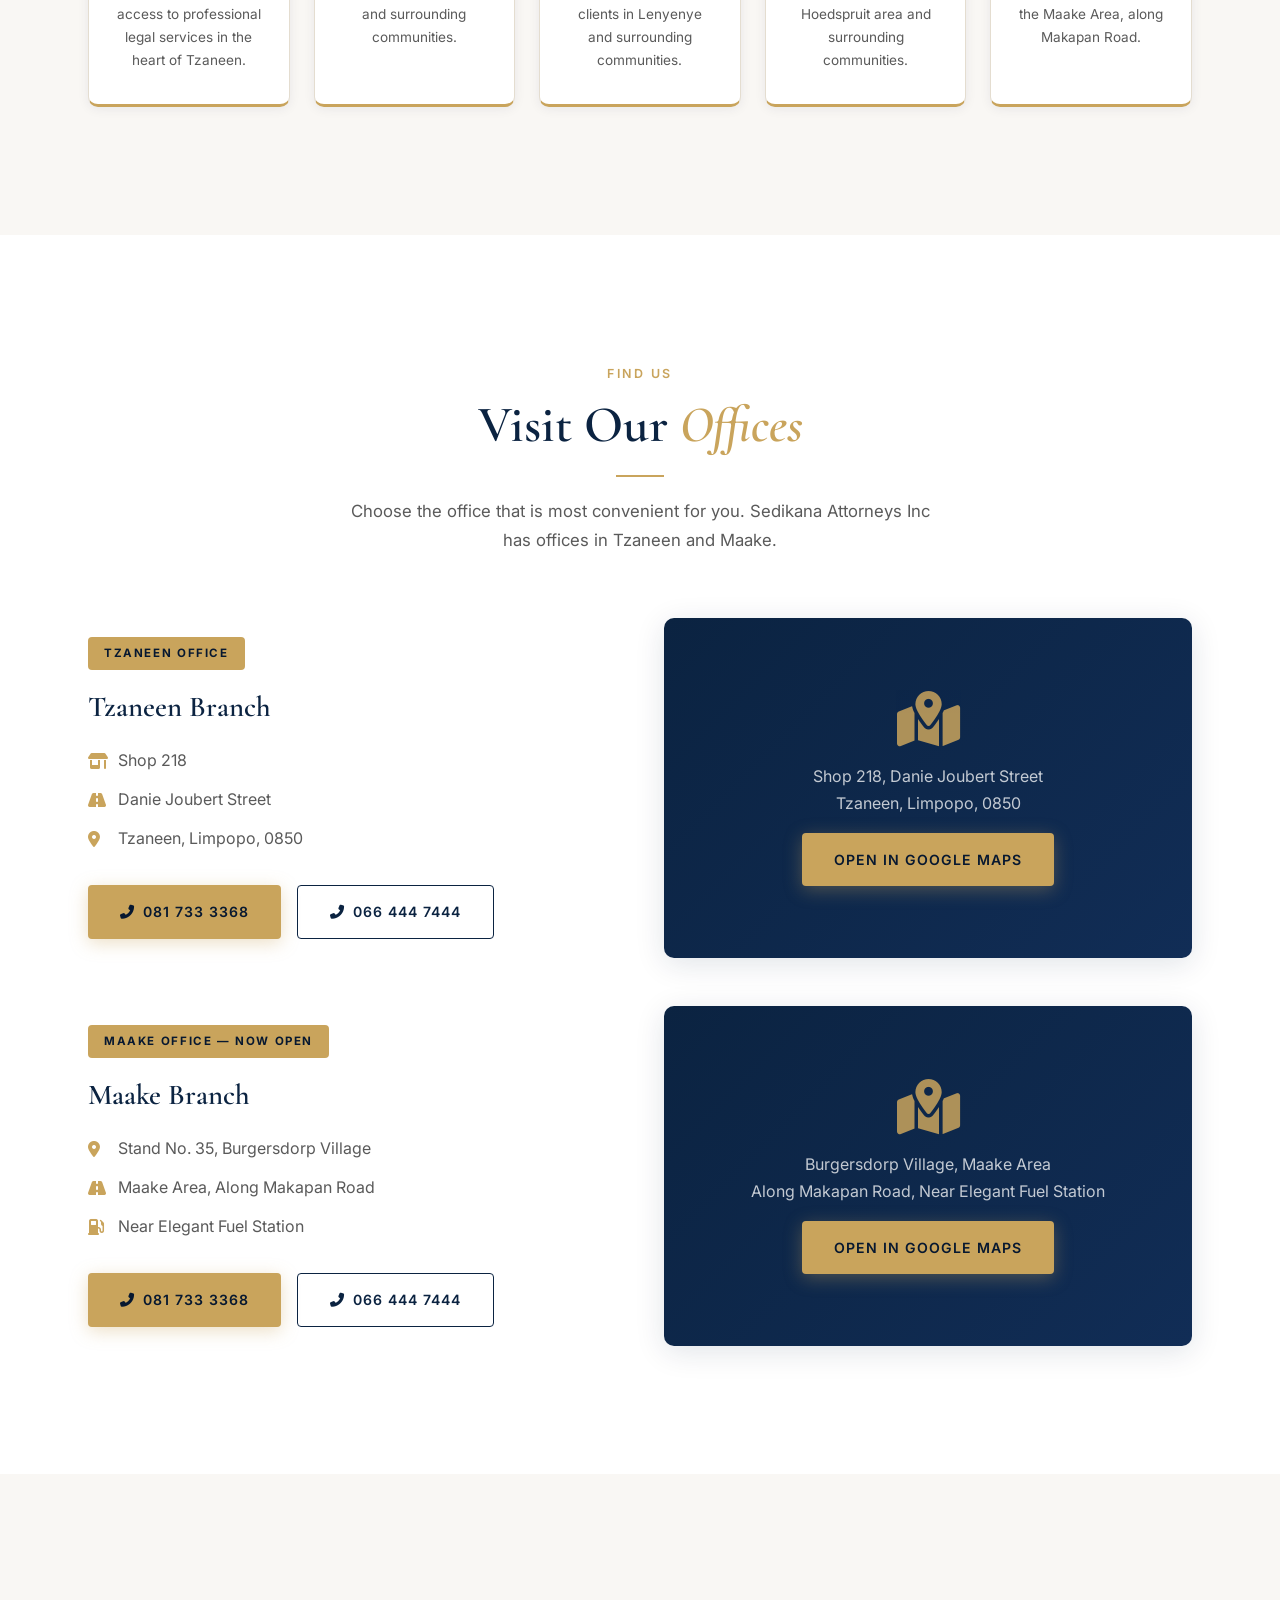
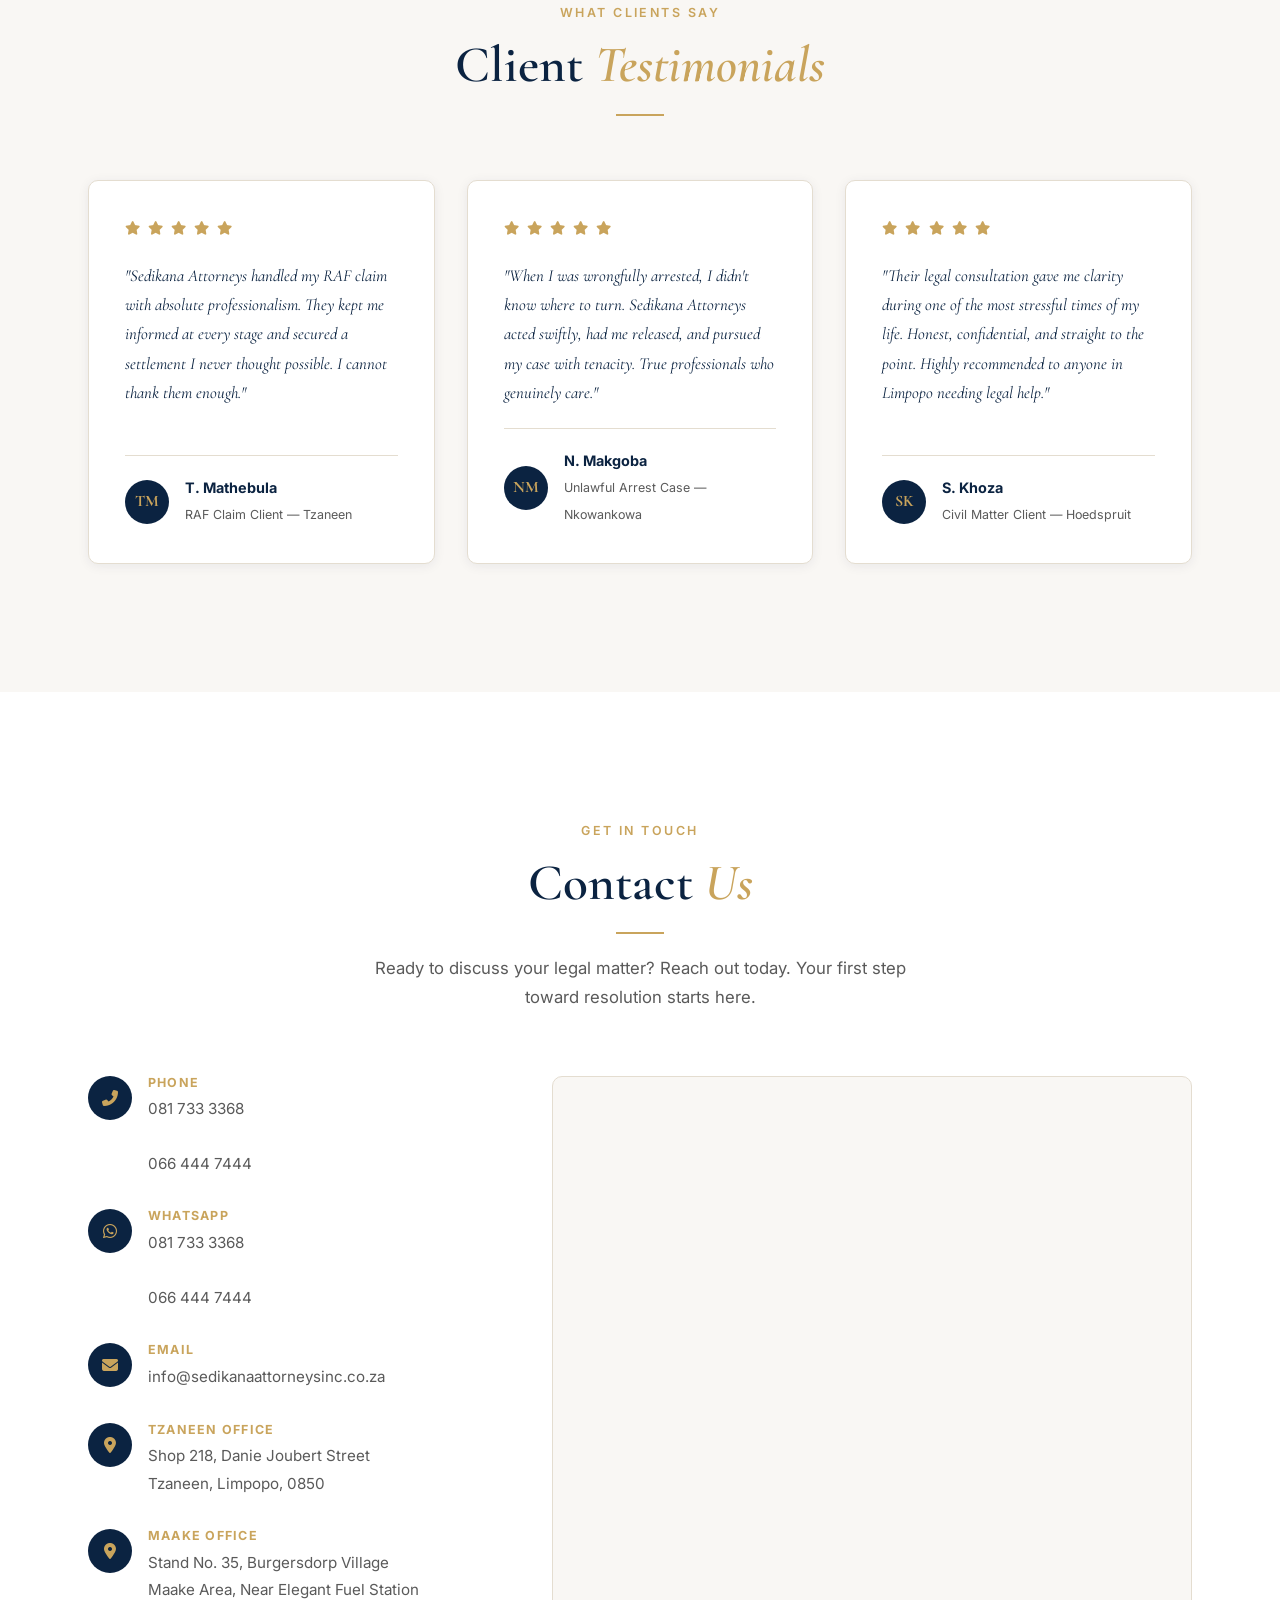
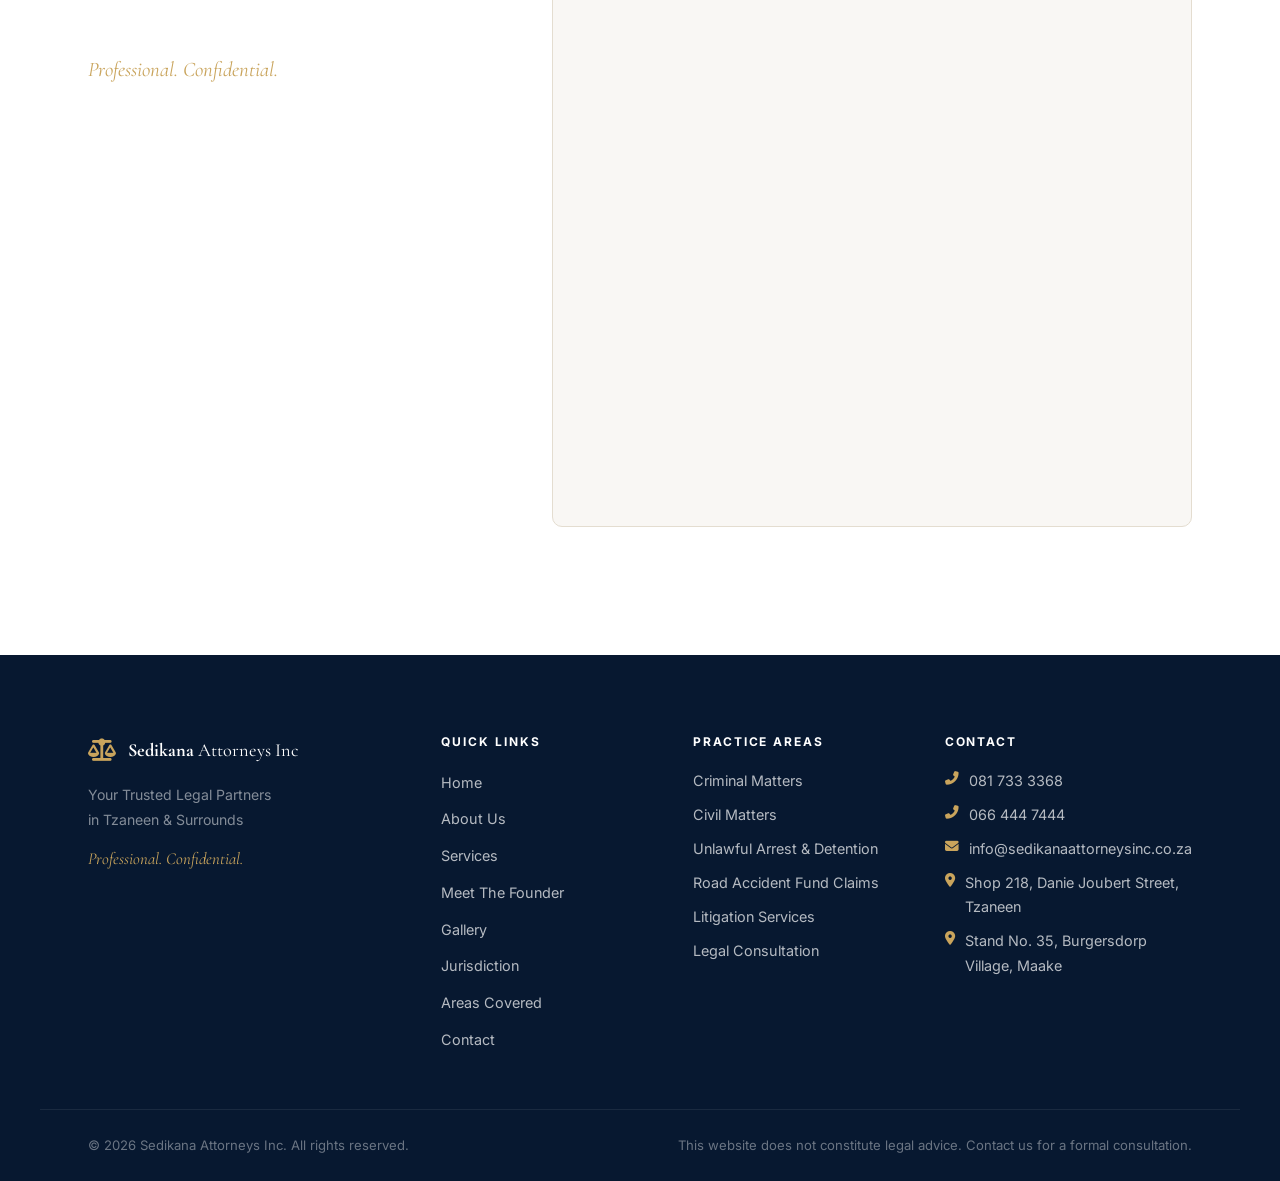
==== commit 386c8796: "Update: new gallery page and images" ====
--- a/index.html
+++ b/index.html
@@ -1694,8 +1694,8 @@
               Email
             </h4>
 
-            <a href="mailto:info.sedikana@gmail.com">
-              info.sedikana@gmail.com
+            <a href="mailto:info@sedikanaattorneysinc.co.za">
+              info@sedikanaattorneysinc.co.za
             </a>
 
           </div>
@@ -1959,8 +1959,8 @@
       <li>
         <i class="fas fa-envelope"></i>
 
-        <a href="mailto:info.sedikana@gmail.com">
-          info.sedikana@gmail.com
+        <a href="mailto:info@sedikanaattorneysinc.co.za">
+          info@sedikanaattorneysinc.co.za
         </a>
 
       </li>
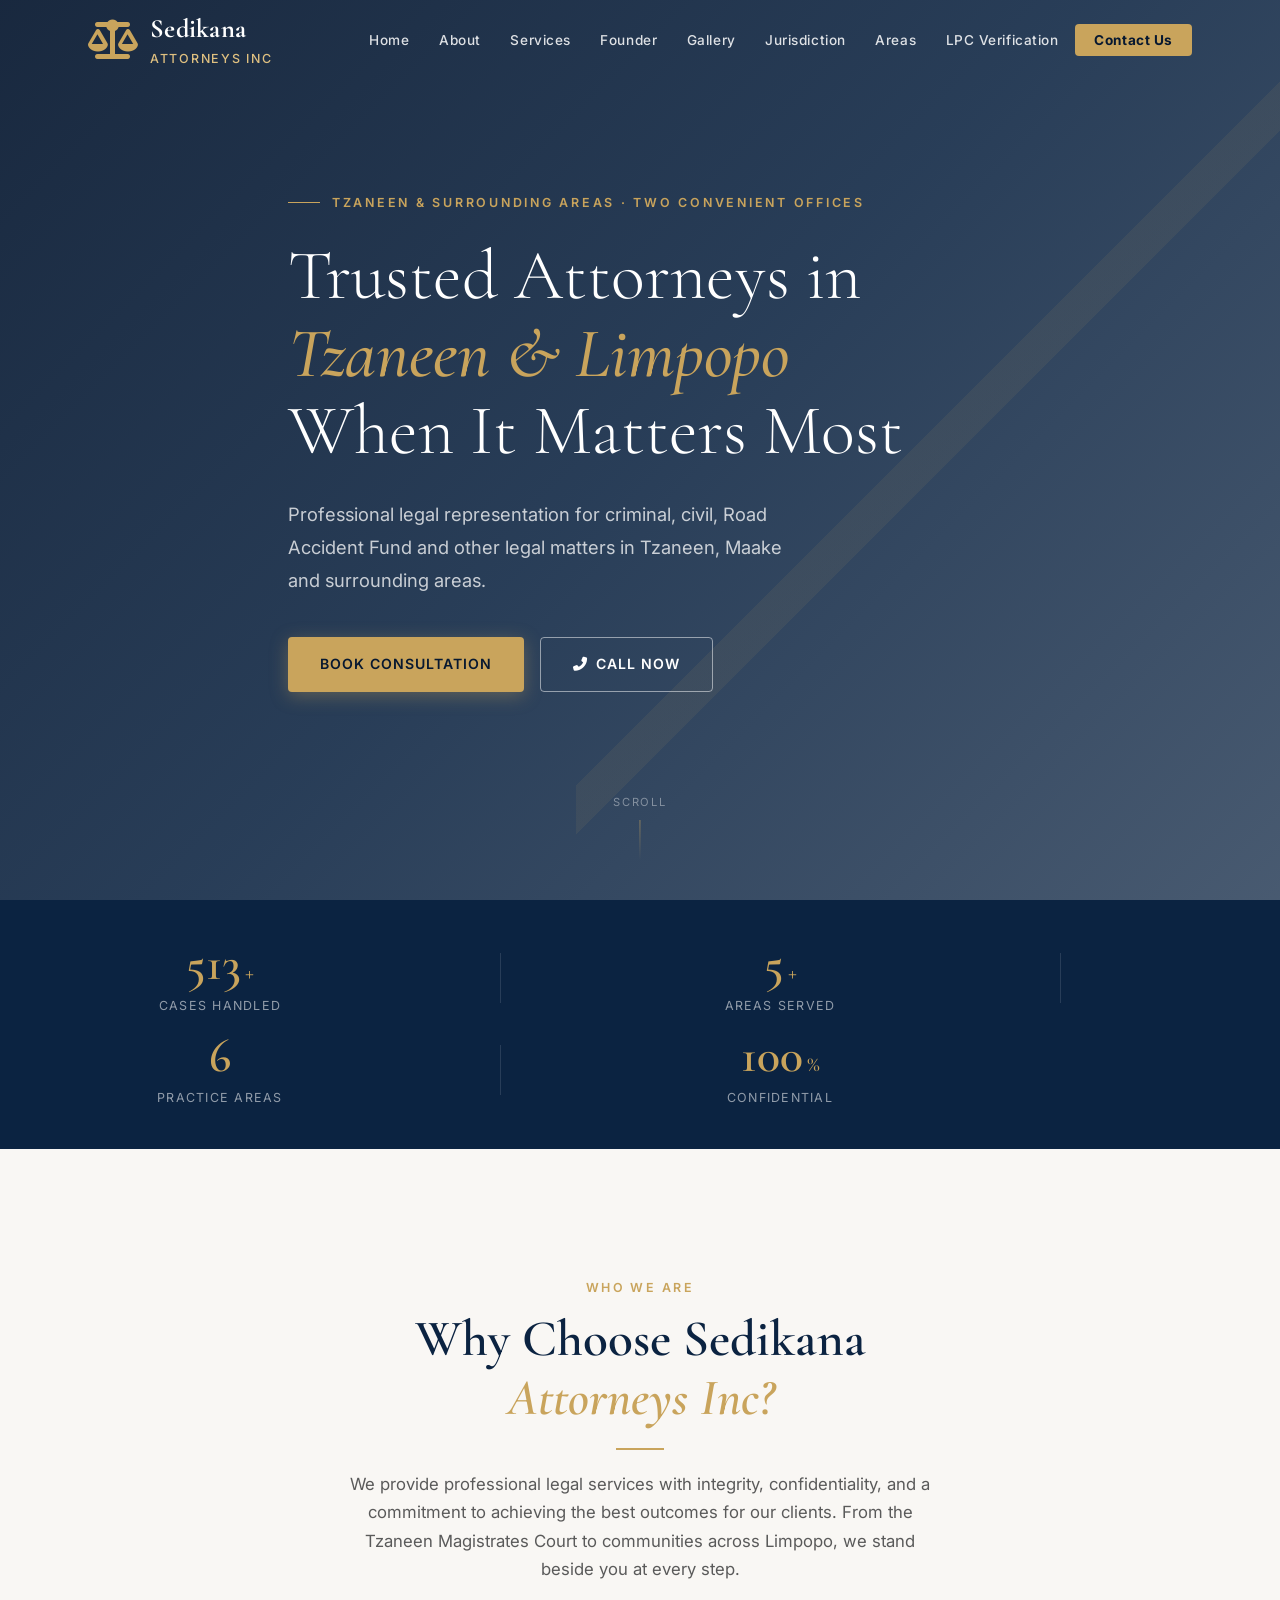
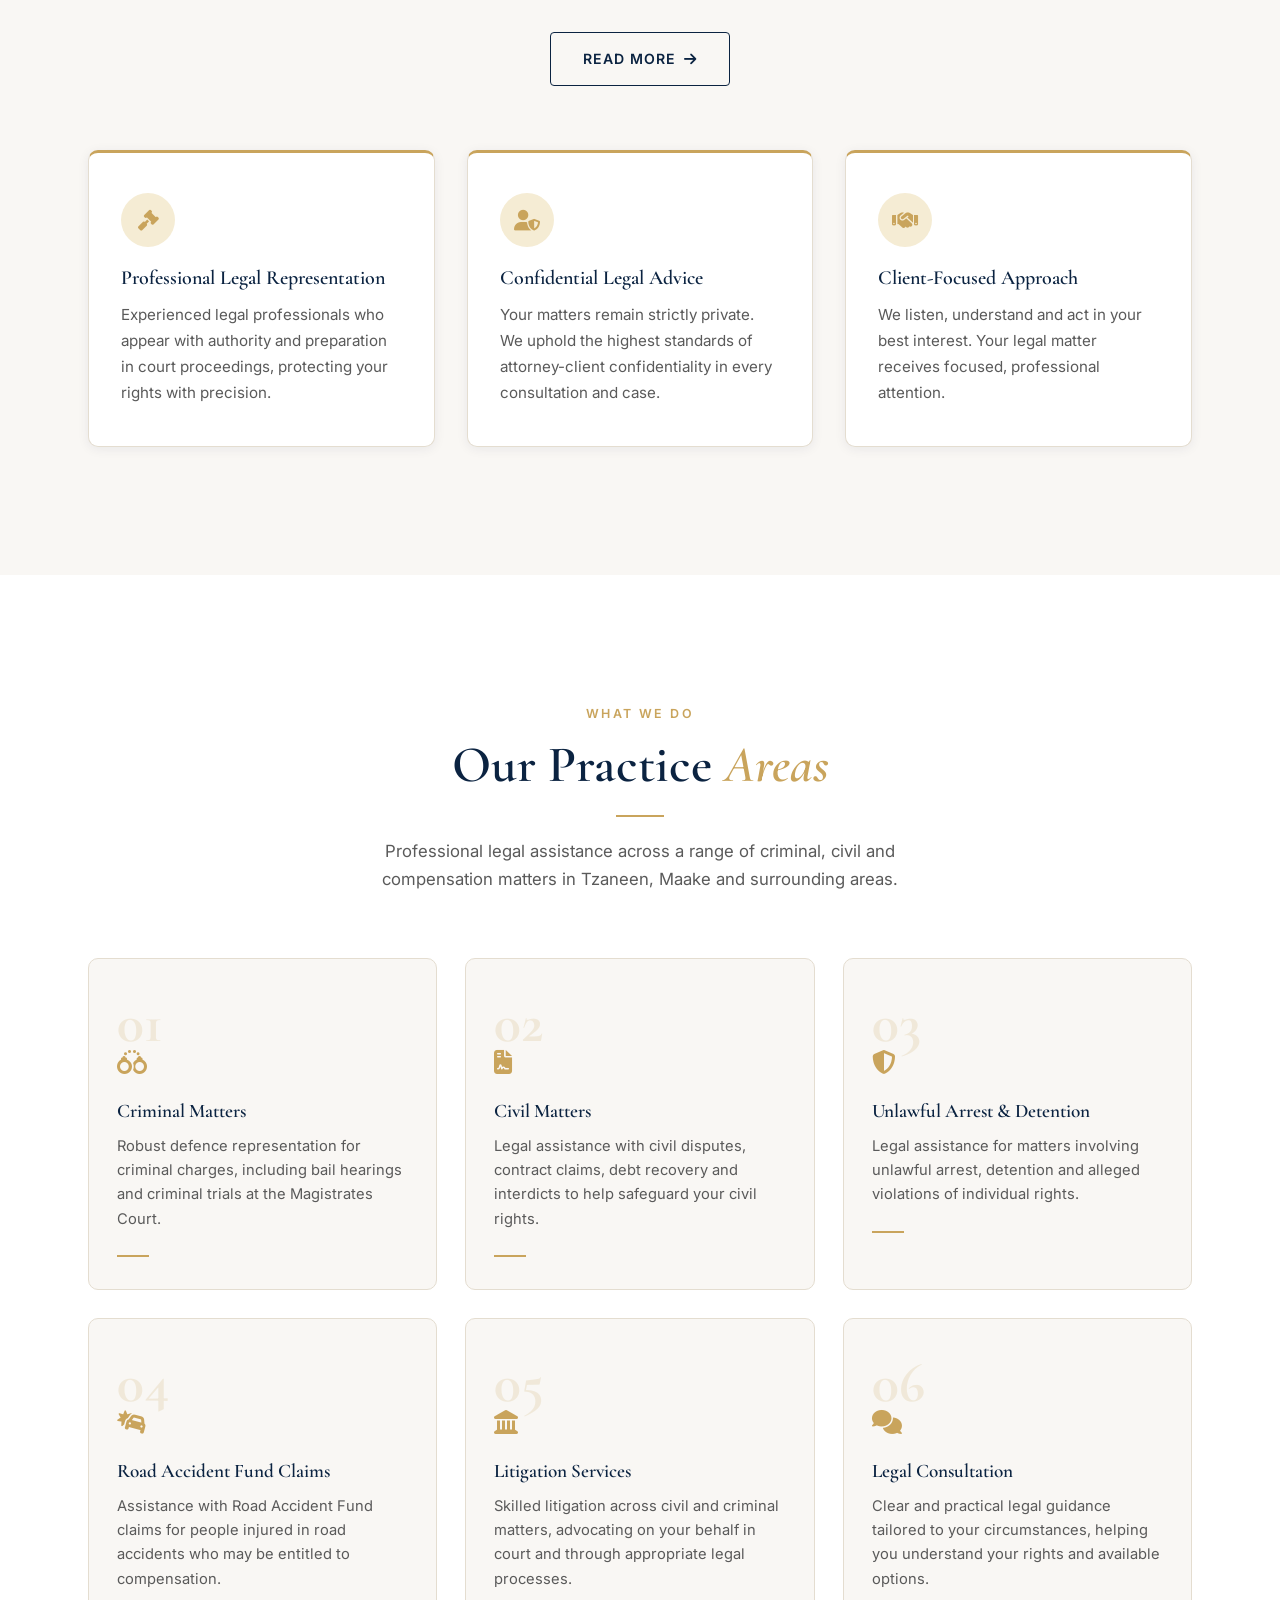
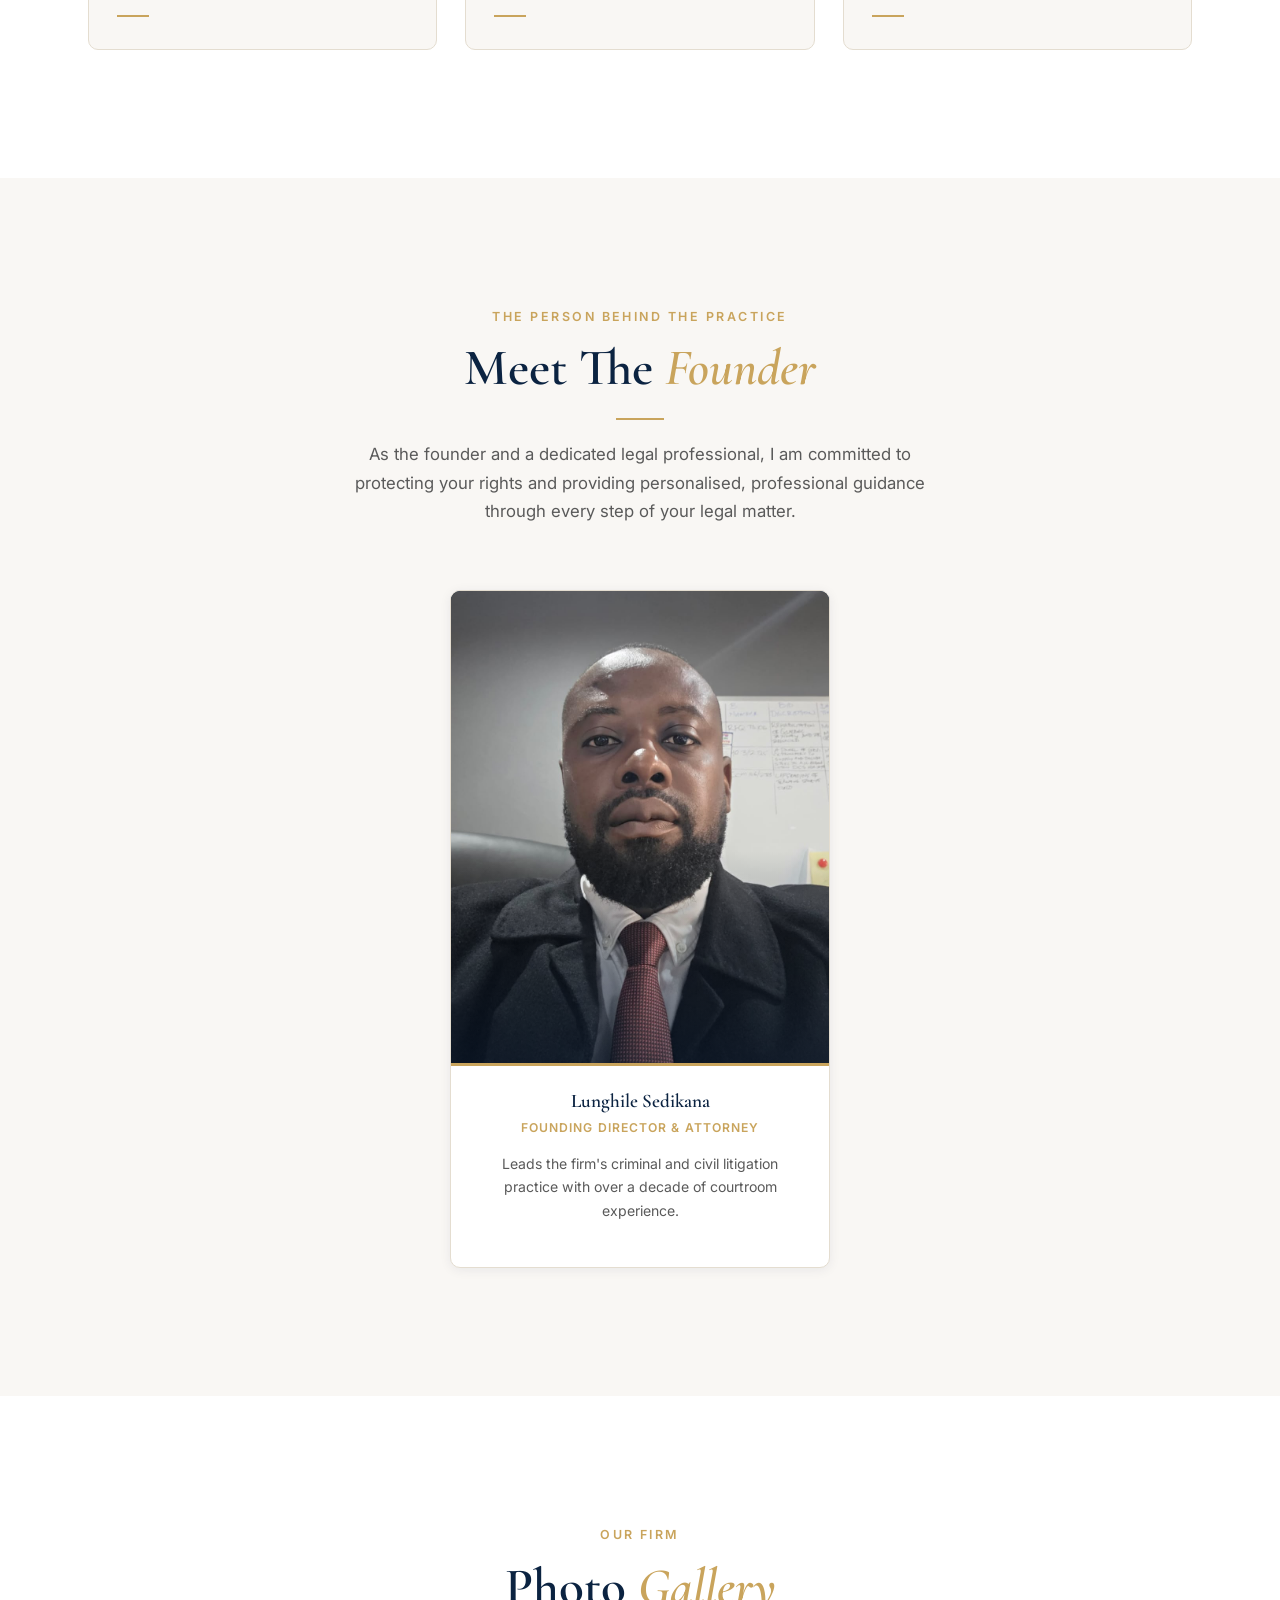
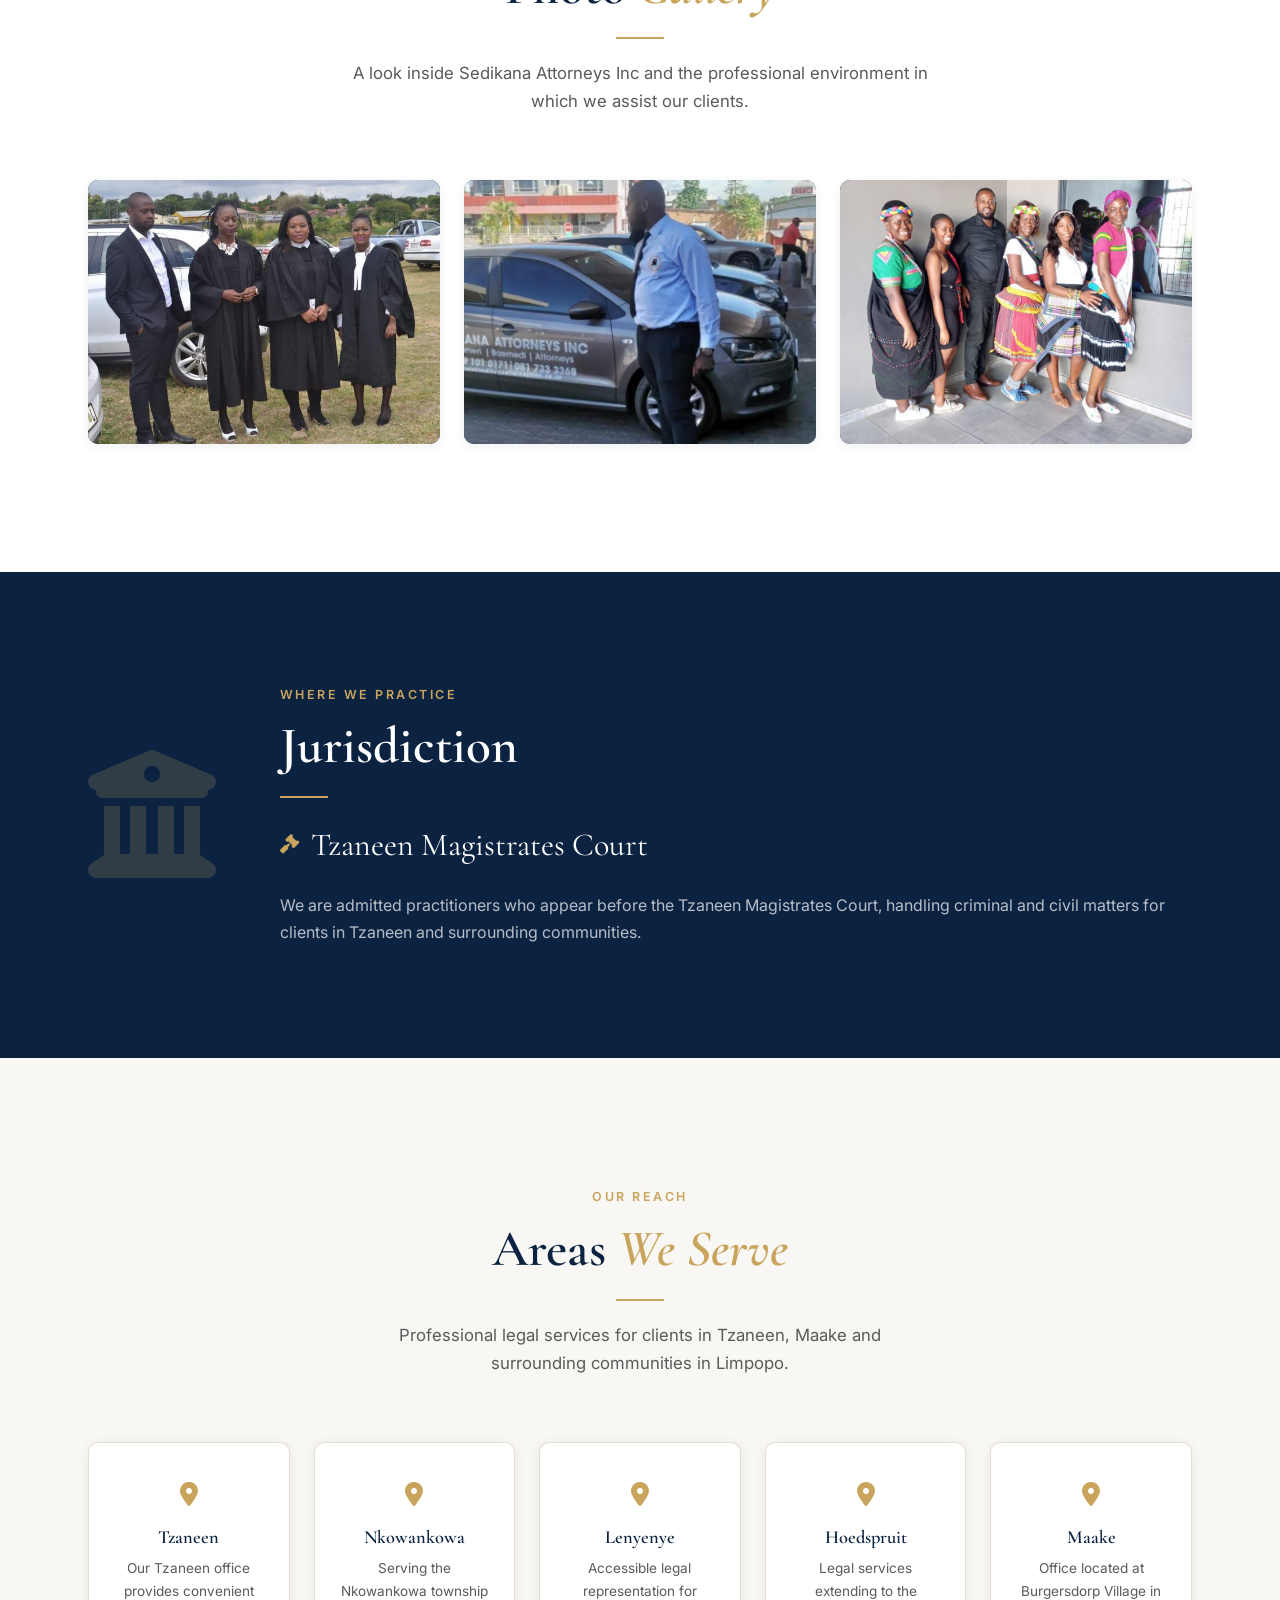
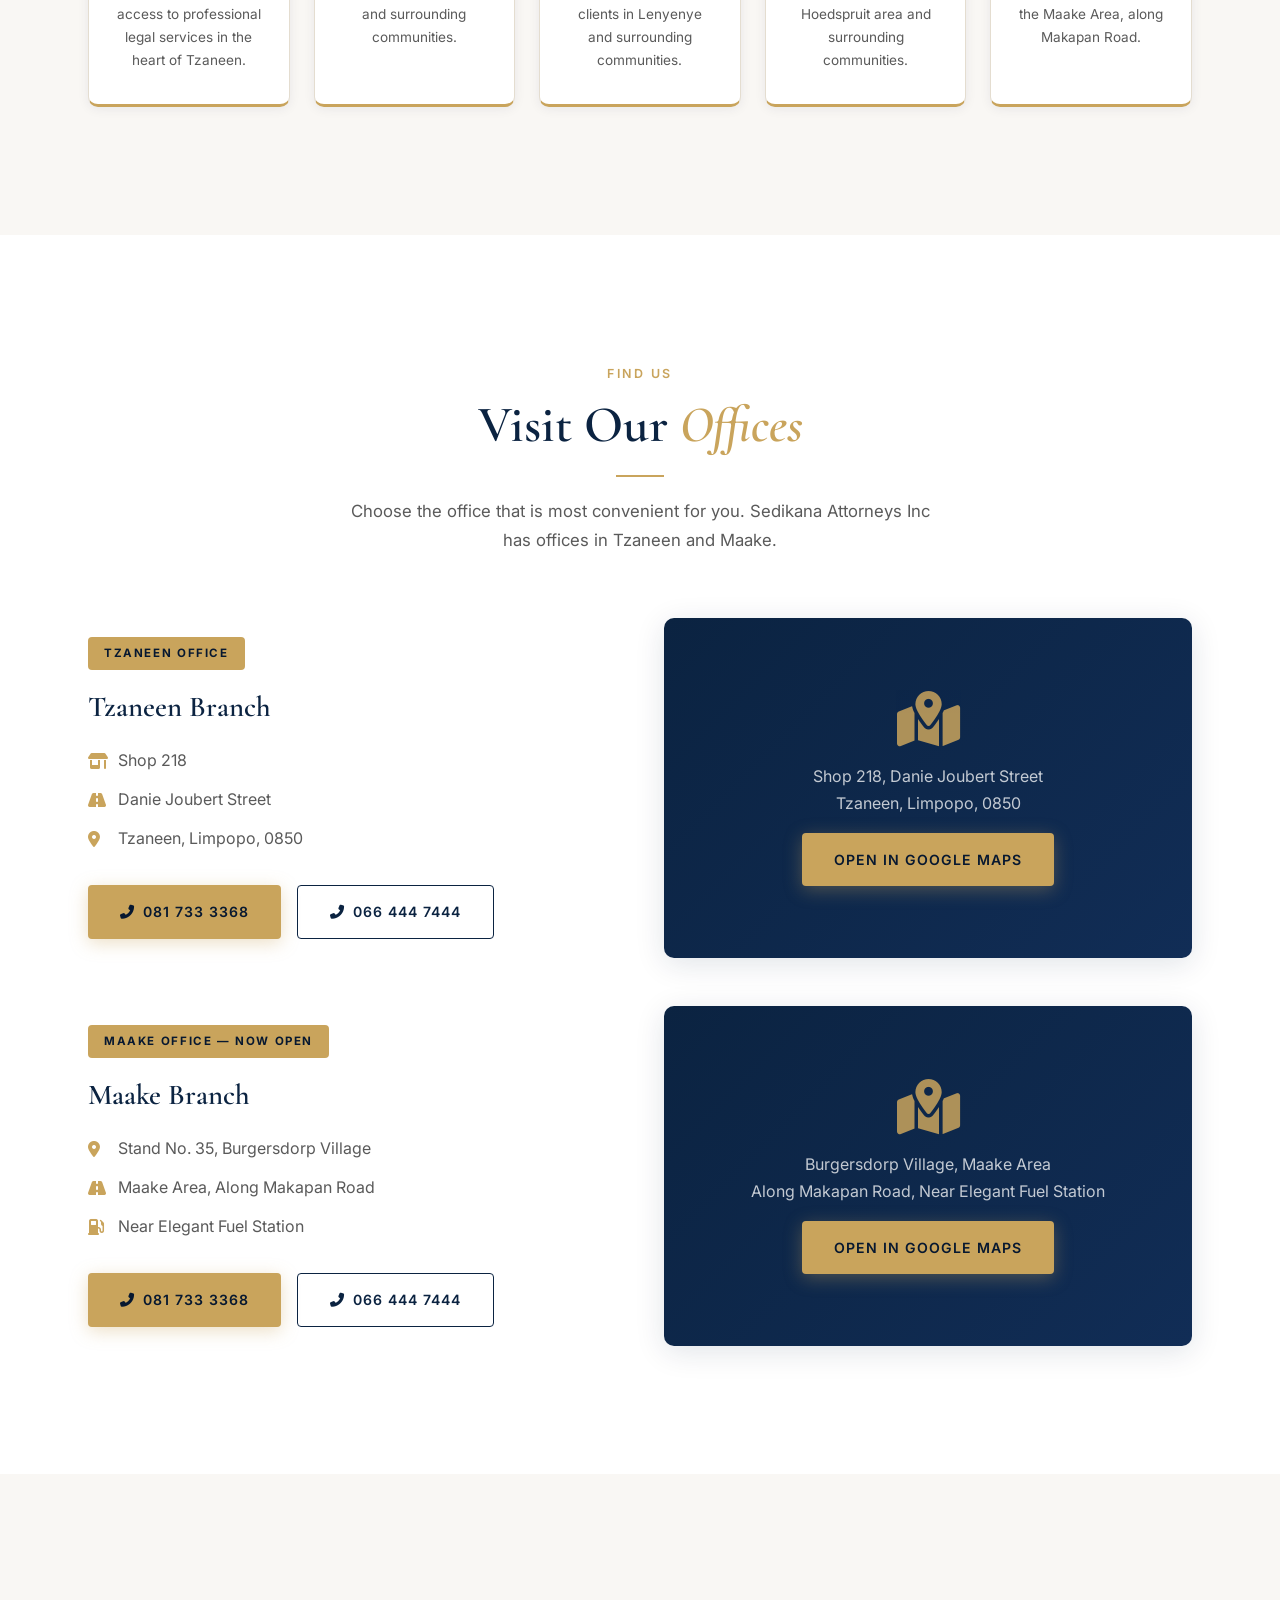
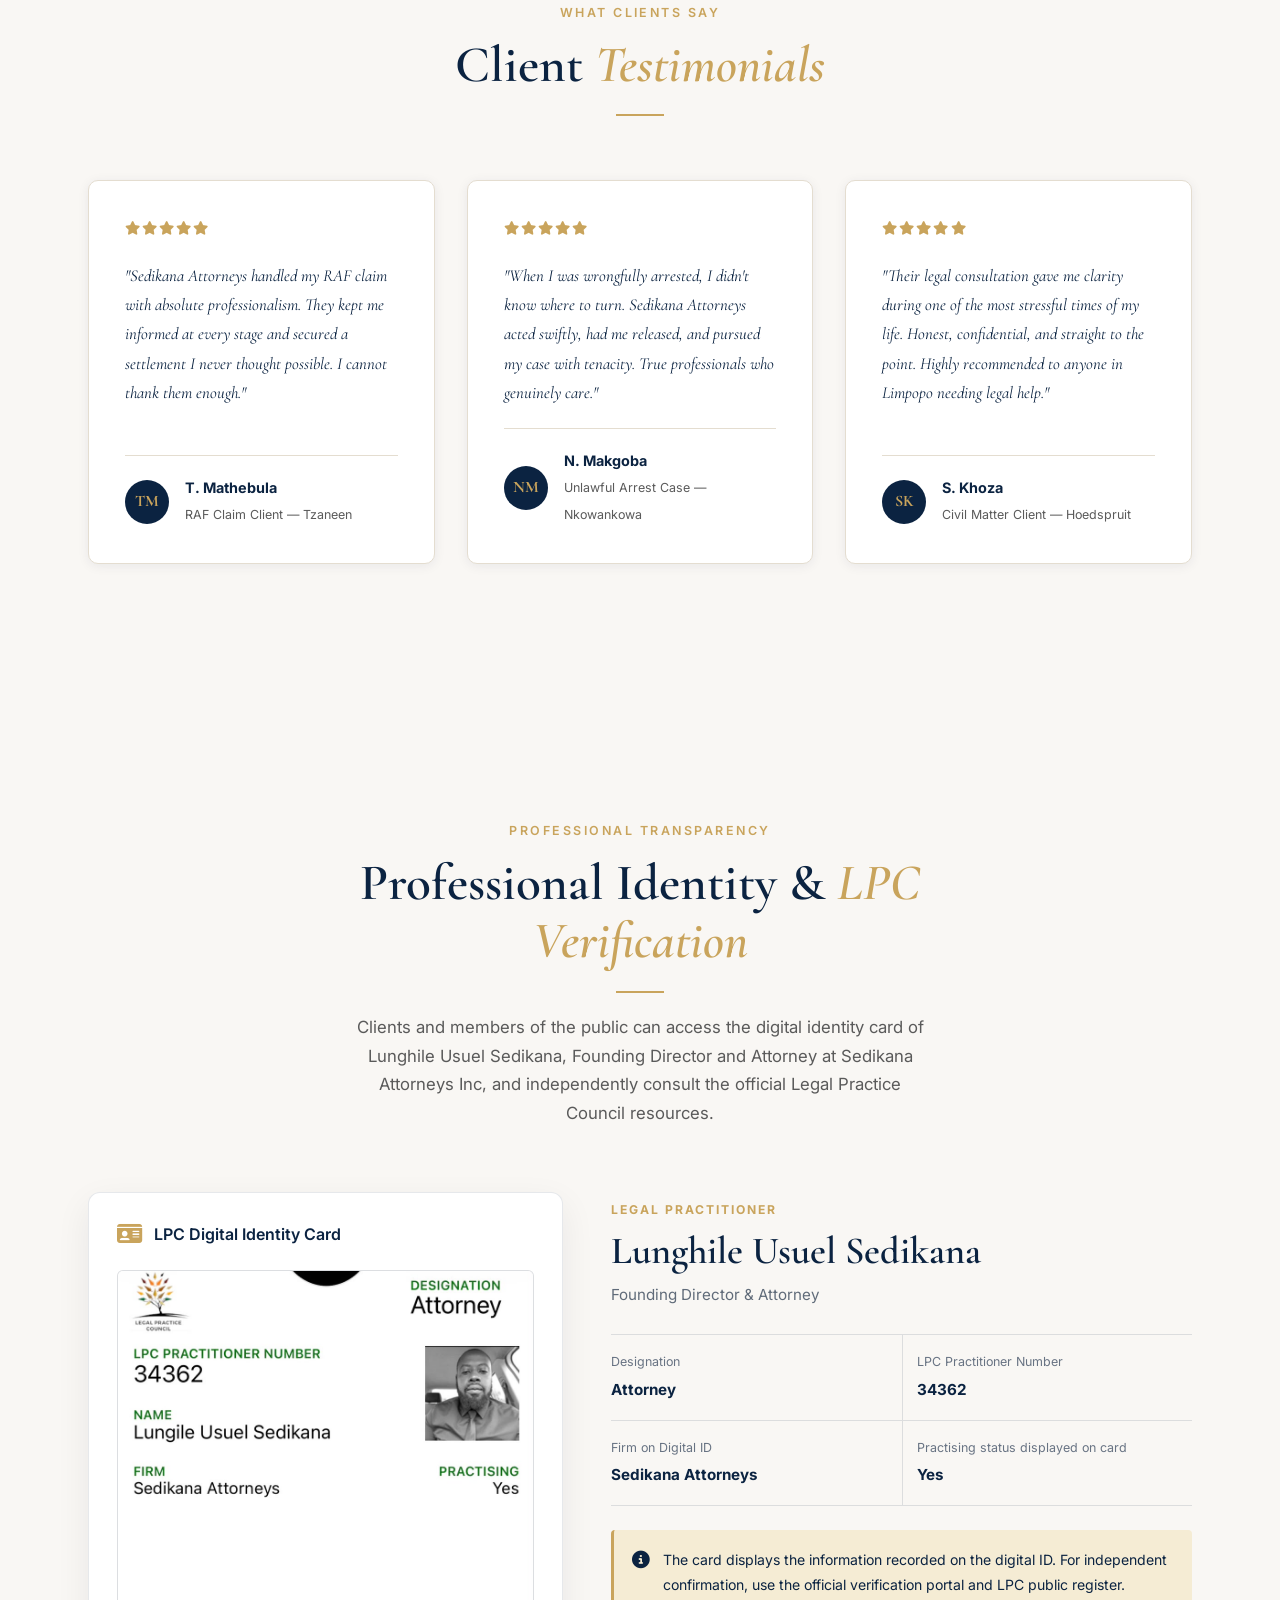
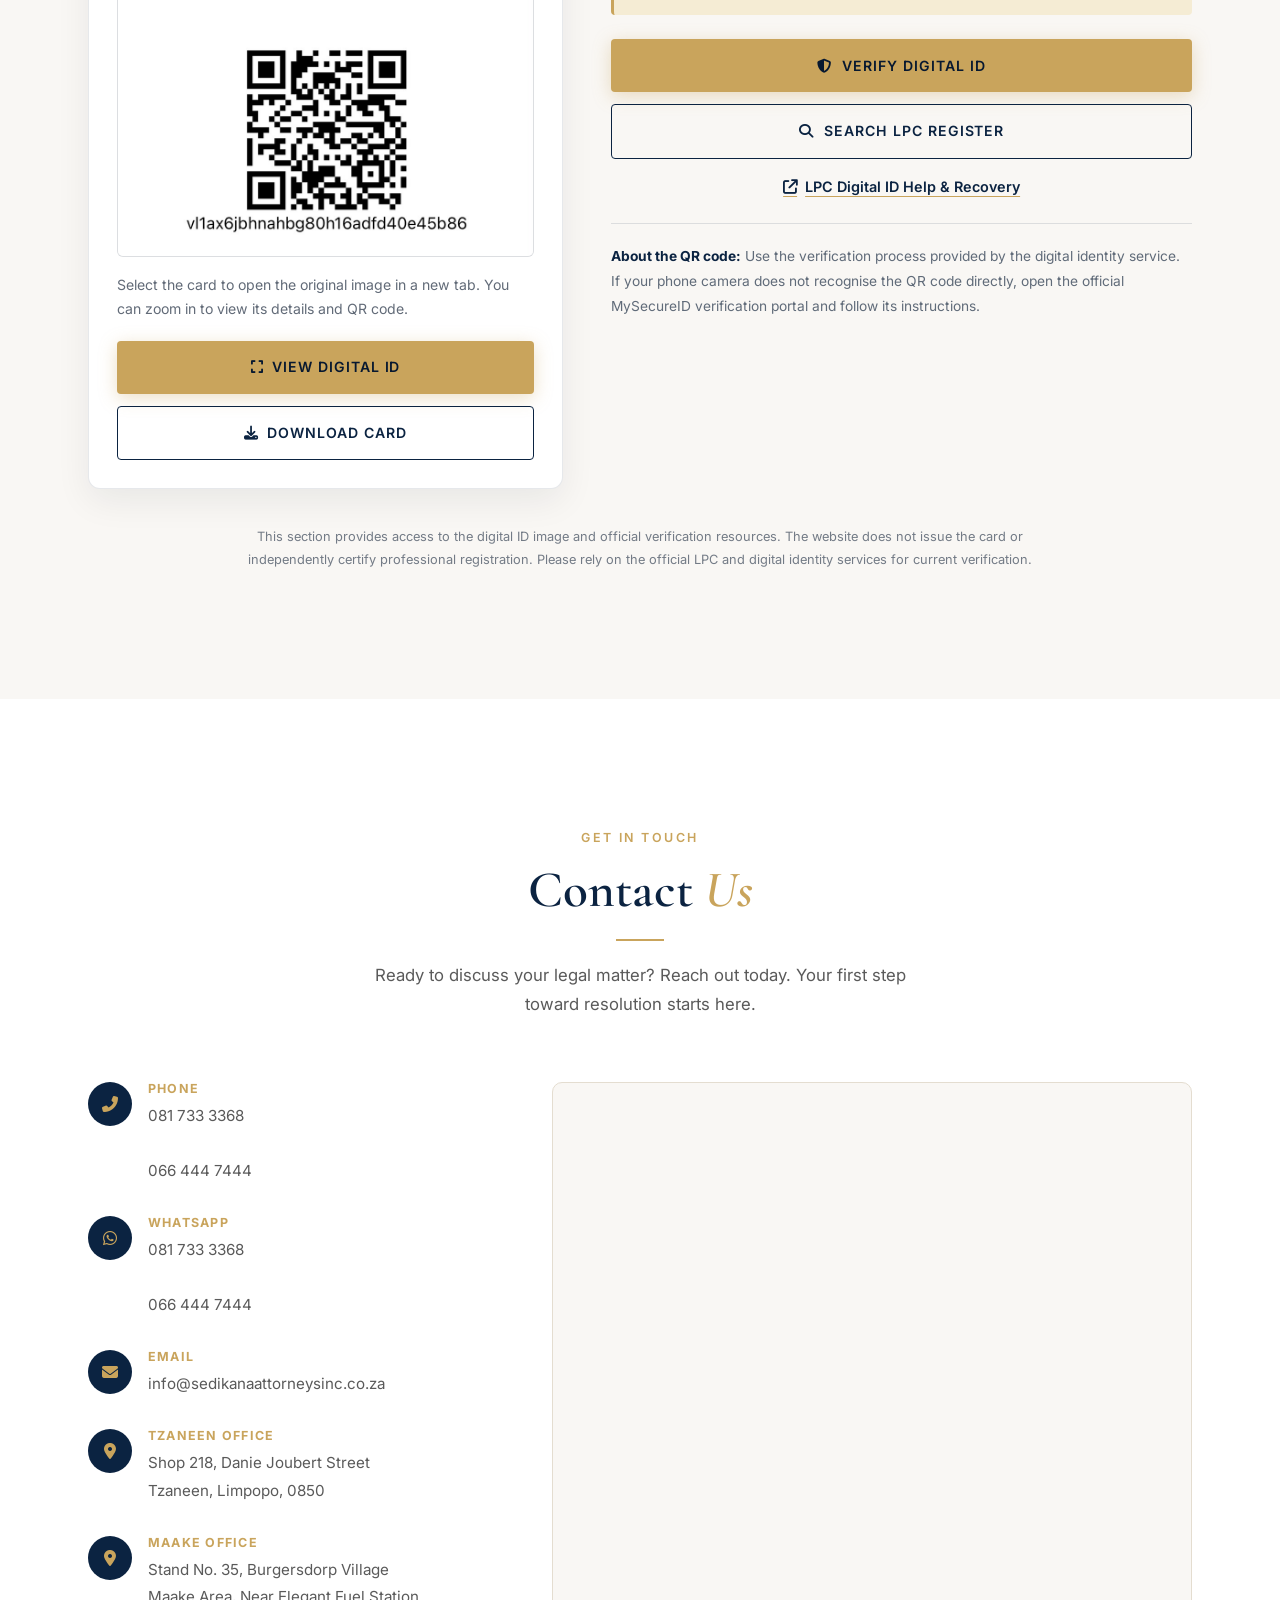
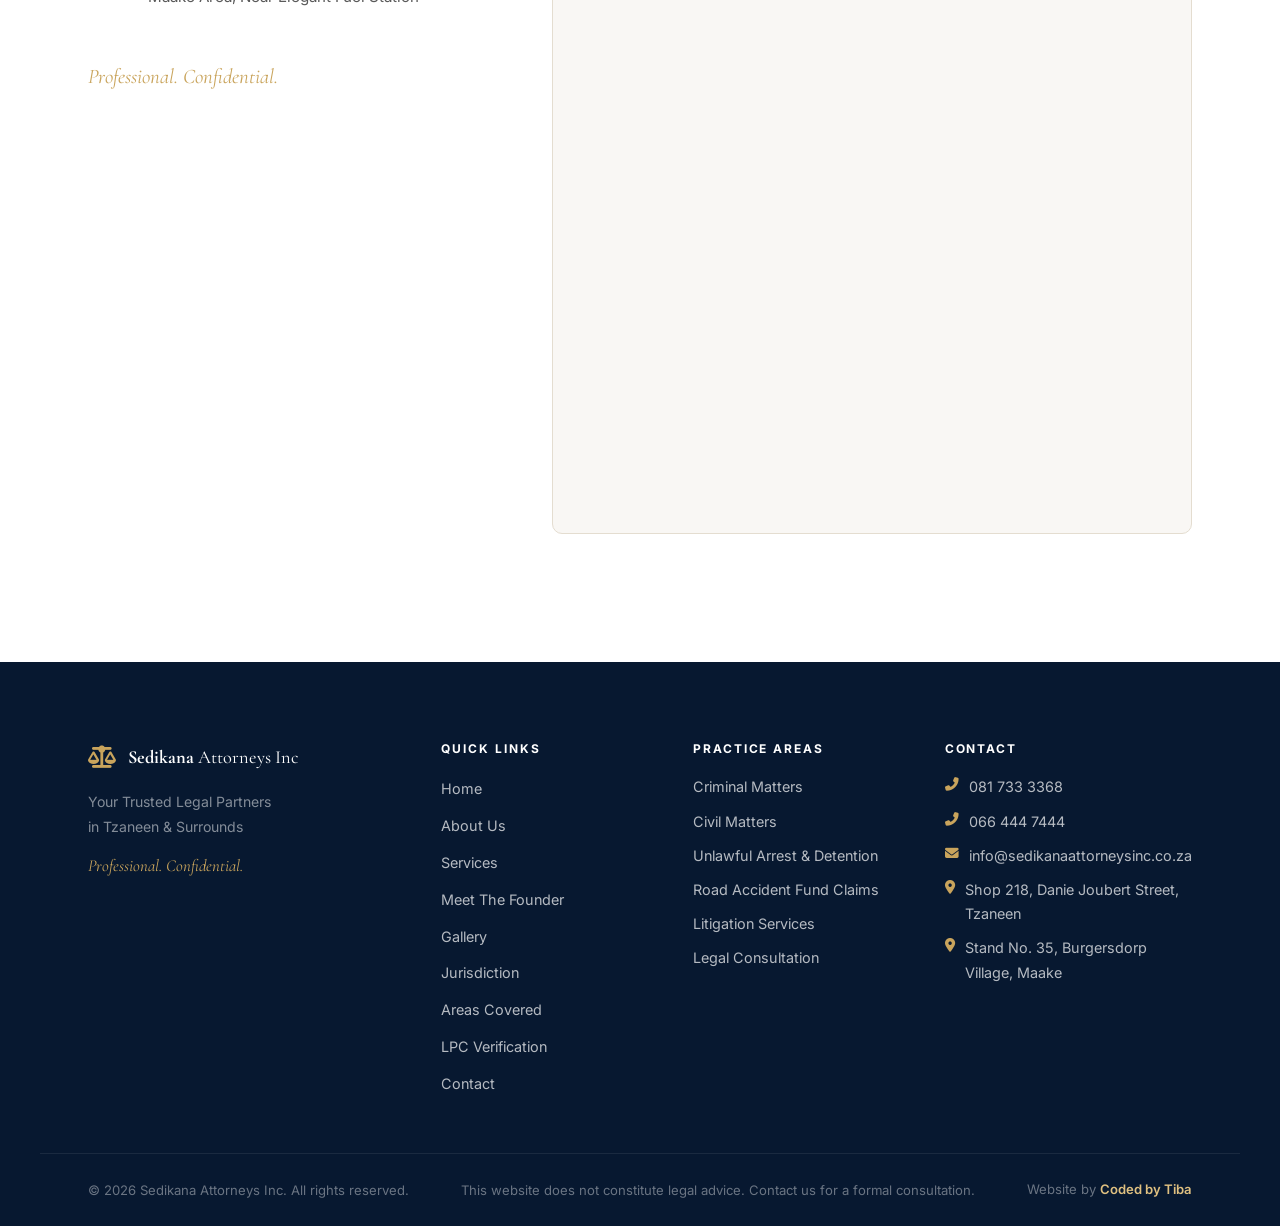
==== commit ddedd8f8: "update" ====
--- a/index.html
+++ b/index.html
@@ -1,2019 +1,1035 @@
 <!DOCTYPE html>
-
 <html lang="en">
 <head>
   <meta charset="UTF-8" />
   <meta name="viewport" content="width=device-width, initial-scale=1.0" />
 
   <!-- ===================== SEO ===================== -->
-
   <title>Sedikana Attorneys Inc | Attorneys in Tzaneen & Maake, Limpopo</title>
-
-<meta
- name="description"
- content="Sedikana Attorneys Inc provides professional legal services from offices in Tzaneen and Maake, serving Nkowankowa, Lenyenye, Hoedspruit and surrounding areas in Limpopo."
-/>
-
-<meta
- name="keywords"
- content="attorneys Tzaneen, lawyers Tzaneen, attorneys Maake, lawyers Maake, attorneys Limpopo, criminal lawyers Tzaneen, civil lawyers Tzaneen, RAF claims Tzaneen, unlawful arrest attorney, Sedikana Attorneys"
-/>
-
+  <meta name="description" content="Sedikana Attorneys Inc provides professional legal services from offices in Tzaneen and Maake, serving Nkowankowa, Lenyenye, Hoedspruit and surrounding areas in Limpopo." />
+  <meta name="keywords" content="attorneys Tzaneen, lawyers Tzaneen, attorneys Maake, lawyers Maake, attorneys Limpopo, criminal lawyers Tzaneen, civil lawyers Tzaneen, RAF claims Tzaneen, unlawful arrest attorney, Sedikana Attorneys" />
   <meta name="author" content="Sedikana Attorneys Inc" />
-
-  <!-- Search Engine Crawling -->
-
   <meta name="robots" content="index, follow" />
   <meta name="googlebot" content="index, follow" />
-
-  <!-- Canonical URL -->
-
   <link rel="canonical" href="https://sedikanaattorneys.co.za/" />
 
   <!-- ===================== OPEN GRAPH ===================== -->
-
   <meta property="og:type" content="website" />
   <meta property="og:title" content="Sedikana Attorneys Inc | Attorneys in Tzaneen & Maake, Limpopo" />
-  <meta
-    property="og:description"
-    content="Professional legal services from our offices in Tzaneen and Maake, serving Tzaneen, Nkowankowa, Lenyenye, Hoedspruit and surrounding areas."
-  />
+  <meta property="og:description" content="Professional legal services from our offices in Tzaneen and Maake, serving Tzaneen, Nkowankowa, Lenyenye, Hoedspruit and surrounding areas." />
   <meta property="og:url" content="https://sedikanaattorneys.co.za/" />
   <meta property="og:site_name" content="Sedikana Attorneys Inc" />
-  <meta
-    property="og:image"
-    content="https://sedikanaattorneys.co.za/images/og-image.jpg"
-  />
+  <meta property="og:image" content="https://sedikanaattorneys.co.za/images/og-image.jpg" />
 
   <!-- ===================== TWITTER / X ===================== -->
-
   <meta name="twitter:card" content="summary_large_image" />
-  <meta
-    name="twitter:title"
-    content="Sedikana Attorneys Inc | Attorneys in Tzaneen & Maake, Limpopo"
-  />
-  <meta
-    name="twitter:description"
-    content="Professional legal services from our offices in Tzaneen and Maake, serving Tzaneen, Nkowankowa, Lenyenye, Hoedspruit and surrounding areas."
-  />
-  <meta
-    name="twitter:image"
-    content="https://sedikanaattorneys.co.za/images/og-image.jpg"
-  />
+  <meta name="twitter:title" content="Sedikana Attorneys Inc | Attorneys in Tzaneen & Maake, Limpopo" />
+  <meta name="twitter:description" content="Professional legal services from our offices in Tzaneen and Maake, serving Tzaneen, Nkowankowa, Lenyenye, Hoedspruit and surrounding areas." />
+  <meta name="twitter:image" content="https://sedikanaattorneys.co.za/images/og-image.jpg" />
 
   <!-- ===================== FAVICON ===================== -->
-
   <link rel="icon" type="image/jpeg" href="images/favicon.jpeg" />
 
   <!-- ===================== GOOGLE FONTS ===================== -->
-
   <link rel="preconnect" href="https://fonts.googleapis.com" />
   <link rel="preconnect" href="https://fonts.gstatic.com" crossorigin />
-
-  <link
-    href="https://fonts.googleapis.com/css2?family=Cormorant+Garamond:ital,wght@0,300;0,400;0,500;0,600;0,700;1,400;1,500&family=Inter:wght@300;400;500;600;700&display=swap"
-    rel="stylesheet"
-  />
+  <link href="https://fonts.googleapis.com/css2?family=Cormorant+Garamond:ital,wght@0,300;0,400;0,500;0,600;0,700;1,400;1,500&family=Inter:wght@300;400;500;600;700&display=swap" rel="stylesheet" />
 
   <!-- ===================== FONT AWESOME ===================== -->
-
-  <link
-    rel="stylesheet"
-    href="https://cdnjs.cloudflare.com/ajax/libs/font-awesome/6.5.0/css/all.min.css"
-  />
+  <link rel="stylesheet" href="https://cdnjs.cloudflare.com/ajax/libs/font-awesome/6.5.0/css/all.min.css" />
 
   <!-- ===================== MAIN STYLESHEET ===================== -->
-
   <link rel="stylesheet" href="style.css" />
-
 </head>
 
 <body>
-
   <!-- ===================== LOADING SCREEN ===================== -->
-
   <div id="loader" class="loader">
     <div class="loader__inner">
-
-  <div class="loader__emblem">
-    <i class="fas fa-balance-scale"></i>
+      <div class="loader__emblem">
+        <i class="fas fa-balance-scale"></i>
+      </div>
+      <div class="loader__text">Sedikana Attorneys Inc</div>
+      <div class="loader__bar">
+        <div class="loader__fill"></div>
+      </div>
+    </div>
   </div>
 
-  <div class="loader__text">
-    Sedikana Attorneys Inc
-  </div>
-
-  <div class="loader__bar">
-    <div class="loader__fill"></div>
-  </div>
-
-</div>
-
-  </div>
-
   <!-- ===================== BACK TO TOP ===================== -->
-
-<button
-id="backToTop"
-class="back-to-top"
-aria-label="Back to top"
-
->
-
-<i class="fas fa-chevron-up"></i>
-
+  <button id="backToTop" class="back-to-top" aria-label="Back to top">
+    <i class="fas fa-chevron-up"></i>
   </button>
 
   <!-- ===================== NAVIGATION ===================== -->
-
   <header id="navbar" class="navbar">
-
-<div class="container navbar__inner">
-
-  <!-- Logo -->
-
-  <a
-    href="#home"
-    class="navbar__logo"
-    aria-label="Sedikana Attorneys Inc home"
-  >
-
-    <span class="navbar__logo-icon">
-      <i class="fas fa-balance-scale"></i>
-    </span>
-
-    <span class="navbar__logo-text">
-      <strong>Sedikana</strong><br />
-      <small>Attorneys Inc</small>
-    </span>
-
-  </a>
-
-
-
-  <!-- Desktop Menu -->
-
-  <nav
-    class="navbar__menu"
-    aria-label="Main navigation"
-  >
-
-    <ul>
-
-      <li>
-        <a href="#home">Home</a>
-      </li>
-
-      <li>
-        <a href="#about">About</a>
-      </li>
-
-      <li>
-        <a href="#services">Services</a>
-      </li>
-
-      <li>
-        <a href="#team">Founder</a>
-      </li>
-
-      <li>
-        <a href="#gallery">Gallery</a>
-      </li>
-
-      <li>
-        <a href="#jurisdiction">Jurisdiction</a>
-      </li>
-
-      <li>
-        <a href="#areas">Areas</a>
-      </li>
-
-      <li>
-        <a
-          href="#contact"
-          class="navbar__cta"
-        >
-          Contact Us
-        </a>
-      </li>
-
-    </ul>
-
-  </nav>
-
-
-
-  <!-- Hamburger -->
-
-  <button
-    id="hamburger"
-    class="hamburger"
-    aria-label="Open menu"
-    aria-expanded="false"
-    aria-controls="mobileMenu"
-  >
-
-    <span></span>
-    <span></span>
-    <span></span>
-
-  </button>
-
-</div>
-
-
-
-<!-- Mobile Drawer -->
-
-<nav
-  id="mobileMenu"
-  class="mobile-menu"
-  aria-label="Mobile navigation"
->
-
-  <ul>
-
-    <li>
-      <a href="#home" class="mobile-link">Home</a>
-    </li>
-
-    <li>
-      <a href="#about" class="mobile-link">About</a>
-    </li>
-
-    <li>
-      <a href="#services" class="mobile-link">Services</a>
-    </li>
-
-    <li>
-      <a href="#team" class="mobile-link">Founder</a>
-    </li>
-
-    <li>
-      <a href="#gallery" class="mobile-link">Gallery</a>
-    </li>
-
-    <li>
-      <a href="#jurisdiction" class="mobile-link">Jurisdiction</a>
-    </li>
-
-    <li>
-      <a href="#areas" class="mobile-link">Areas Covered</a>
-    </li>
-
-    <li>
-      <a href="#contact" class="mobile-link">Contact Us</a>
-    </li>
-
-  </ul>
-
-</nav>
-
+    <div class="container navbar__inner">
+      <a href="#home" class="navbar__logo" aria-label="Sedikana Attorneys Inc home">
+        <span class="navbar__logo-icon">
+          <i class="fas fa-balance-scale"></i>
+        </span>
+        <span class="navbar__logo-text">
+          <strong>Sedikana</strong><br />
+          <small>Attorneys Inc</small>
+        </span>
+      </a>
+
+      <!-- Desktop Menu -->
+      <nav class="navbar__menu" aria-label="Main navigation">
+        <ul>
+          <li><a href="#home">Home</a></li>
+          <li><a href="#about">About</a></li>
+          <li><a href="#services">Services</a></li>
+          <li><a href="#team">Founder</a></li>
+          <li><a href="#gallery">Gallery</a></li>
+          <li><a href="#jurisdiction">Jurisdiction</a></li>
+          <li><a href="#areas">Areas</a></li>
+          <li><a href="#lpc-verification">LPC Verification</a></li>
+          <li><a href="#contact" class="navbar__cta">Contact Us</a></li>
+        </ul>
+      </nav>
+
+      <!-- Hamburger -->
+      <button id="hamburger" class="hamburger" aria-label="Open menu" aria-expanded="false" aria-controls="mobileMenu">
+        <span></span>
+        <span></span>
+        <span></span>
+      </button>
+    </div>
+
+    <!-- Mobile Drawer -->
+    <nav id="mobileMenu" class="mobile-menu" aria-label="Mobile navigation">
+      <ul>
+        <li><a href="#home" class="mobile-link">Home</a></li>
+        <li><a href="#about" class="mobile-link">About</a></li>
+        <li><a href="#services" class="mobile-link">Services</a></li>
+        <li><a href="#team" class="mobile-link">Founder</a></li>
+        <li><a href="#gallery" class="mobile-link">Gallery</a></li>
+        <li><a href="#jurisdiction" class="mobile-link">Jurisdiction</a></li>
+        <li><a href="#areas" class="mobile-link">Areas Covered</a></li>
+        <li><a href="#lpc-verification" class="mobile-link">LPC Verification</a></li>
+        <li><a href="#contact" class="mobile-link">Contact Us</a></li>
+      </ul>
+    </nav>
   </header>
 
-  <!-- ===================== HERO ===================== -->
-
   <main>
-
-<section
-  id="home"
-  class="hero"
-  aria-labelledby="hero-title"
->
-
-  <div class="hero__overlay"></div>
-  <div class="hero__diagonal"></div>
-
-  <div class="container hero__content">
-
-    <p class="hero__eyebrow reveal">
-      Tzaneen &amp; Surrounding Areas · Two Convenient Offices
-    </p>
-
-    <h1
-      id="hero-title"
-      class="hero__headline reveal"
-    >
-      Trusted Attorneys in<br />
-      <em>Tzaneen &amp; Limpopo</em><br />
-      When It Matters Most
-    </h1>
-
-    <p class="hero__sub reveal">
-      Professional legal representation for criminal, civil,
-      Road Accident Fund and other legal matters in Tzaneen,
-      Maake and surrounding areas.
-    </p>
-
-    <div class="hero__actions reveal">
-
-      <a
-        href="#contact"
-        class="btn btn--gold"
-      >
-        Book Consultation
-      </a>
-
-      <a
-        href="tel:0817333368"
-        class="btn btn--outline"
-        aria-label="Call Sedikana Attorneys"
-      >
-        <i class="fas fa-phone-alt"></i>
-        Call Now
-      </a>
-
+    <!-- ===================== HERO ===================== -->
+    <section id="home" class="hero" aria-labelledby="hero-title">
+      <div class="hero__overlay"></div>
+      <div class="hero__diagonal"></div>
+
+      <div class="container hero__content">
+        <p class="hero__eyebrow reveal">
+          Tzaneen &amp; Surrounding Areas · Two Convenient Offices
+        </p>
+
+        <h1 id="hero-title" class="hero__headline reveal">
+          Trusted Attorneys in<br />
+          <em>Tzaneen &amp; Limpopo</em><br />
+          When It Matters Most
+        </h1>
+
+        <p class="hero__sub reveal">
+          Professional legal representation for criminal, civil,
+          Road Accident Fund and other legal matters in Tzaneen,
+          Maake and surrounding areas.
+        </p>
+
+        <div class="hero__actions reveal">
+          <a href="#contact" class="btn btn--gold">Book Consultation</a>
+          <a href="tel:0817333368" class="btn btn--outline" aria-label="Call Sedikana Attorneys">
+            <i class="fas fa-phone-alt"></i>
+            Call Now
+          </a>
+        </div>
+      </div>
+
+      <div class="hero__scroll-hint" aria-hidden="true">
+        <span>Scroll</span>
+        <div class="hero__scroll-line"></div>
+      </div>
+    </section>
+
+    <!-- ===================== STATS BAR ===================== -->
+    <div class="statsbar">
+      <div class="container statsbar__inner">
+        <div class="statsbar__item">
+          <span class="statsbar__num" data-count="500">0</span>
+          <span class="statsbar__suffix">+</span>
+          <p>Cases Handled</p>
+        </div>
+
+        <div class="statsbar__divider"></div>
+
+        <div class="statsbar__item">
+          <span class="statsbar__num" data-count="5">0</span>
+          <span class="statsbar__suffix">+</span>
+          <p>Areas Served</p>
+        </div>
+
+        <div class="statsbar__divider"></div>
+
+        <div class="statsbar__item">
+          <span class="statsbar__num" data-count="6">0</span>
+          <span class="statsbar__suffix"></span>
+          <p>Practice Areas</p>
+        </div>
+
+        <div class="statsbar__divider"></div>
+
+        <div class="statsbar__item">
+          <span class="statsbar__num" data-count="100">0</span>
+          <span class="statsbar__suffix">%</span>
+          <p>Confidential</p>
+        </div>
+      </div>
     </div>
 
-  </div>
-
-
-
-  <div
-    class="hero__scroll-hint"
-    aria-hidden="true"
-  >
-
-    <span>Scroll</span>
-
-    <div class="hero__scroll-line"></div>
-
-  </div>
-
-</section>
-
-
-
-<!-- ===================== STATS BAR ===================== -->
-
-<div class="statsbar">
-
-  <div class="container statsbar__inner">
-
-    <div class="statsbar__item">
-
-      <span
-        class="statsbar__num"
-        data-count="500"
-      >
-        0
-      </span>
-
-      <span class="statsbar__suffix">
-        +
-      </span>
-
-      <p>Cases Handled</p>
-
-    </div>
-
-
-
-    <div class="statsbar__divider"></div>
-
-
-
-    <div class="statsbar__item">
-
-      <span
-        class="statsbar__num"
-        data-count="5"
-      >
-        0
-      </span>
-
-      <span class="statsbar__suffix">
-        +
-      </span>
-
-      <p>Areas Served</p>
-
-    </div>
-
-
-
-    <div class="statsbar__divider"></div>
-
-
-
-    <div class="statsbar__item">
-
-      <span
-        class="statsbar__num"
-        data-count="6"
-      >
-        0
-      </span>
-
-      <span class="statsbar__suffix"></span>
-
-      <p>Practice Areas</p>
-
-    </div>
-
-
-
-    <div class="statsbar__divider"></div>
-
-
-
-    <div class="statsbar__item">
-
-      <span
-        class="statsbar__num"
-        data-count="100"
-      >
-        0
-      </span>
-
-      <span class="statsbar__suffix">
-        %
-      </span>
-
-      <p>Confidential</p>
-
-    </div>
-
-  </div>
-
-</div>
-
-
-
-<!-- ===================== ABOUT ===================== -->
-
-<section
-  id="about"
-  class="section about"
-  aria-labelledby="about-title"
->
-
-  <div class="container">
-
-    <div class="section__header reveal">
-
-      <p class="section__eyebrow">
-        Who We Are
-      </p>
-
-      <h2
-        id="about-title"
-        class="section__title"
-      >
-        Why Choose Sedikana<br />
-        <em>Attorneys Inc?</em>
-      </h2>
-
-      <div class="section__rule"></div>
-
-      <p class="section__lead">
-        We provide professional legal services with integrity,
-        confidentiality, and a commitment to achieving the best
-        outcomes for our clients. From the Tzaneen Magistrates
-        Court to communities across Limpopo, we stand beside
-        you at every step.
-      </p>
-
-      <div class="about__more reveal">
-
-        <a
-          href="about.html"
-          class="btn btn--outline-dark"
-        >
-          Read More
-          <i class="fas fa-arrow-right"></i>
-        </a>
-
-      </div>
-
-    </div>
-
-
-
-    <div class="about__cards">
-
-      <div class="about__card reveal">
-
-        <div class="about__card-icon">
-          <i class="fas fa-gavel"></i>
-        </div>
-
-        <h3>
-          Professional Legal Representation
-        </h3>
-
-        <p>
-          Experienced legal professionals who appear with
-          authority and preparation in court proceedings,
-          protecting your rights with precision.
-        </p>
-
-      </div>
-
-
-
-      <div class="about__card reveal">
-
-        <div class="about__card-icon">
-          <i class="fas fa-user-shield"></i>
-        </div>
-
-        <h3>
-          Confidential Legal Advice
-        </h3>
-
-        <p>
-          Your matters remain strictly private. We uphold
-          the highest standards of attorney-client
-          confidentiality in every consultation and case.
-        </p>
-
-      </div>
-
-
-
-      <div class="about__card reveal">
-
-        <div class="about__card-icon">
-          <i class="fas fa-handshake"></i>
-        </div>
-
-        <h3>
-          Client-Focused Approach
-        </h3>
-
-        <p>
-          We listen, understand and act in your best
-          interest. Your legal matter receives focused,
-          professional attention.
-        </p>
-
-      </div>
-
-    </div>
-
-  </div>
-
-</section>
-
-
-
-<!-- ===================== SERVICES ===================== -->
-
-<section
-  id="services"
-  class="section services"
-  aria-labelledby="services-title"
->
-
-  <div class="container">
-
-    <div class="section__header reveal">
-
-      <p class="section__eyebrow">
-        What We Do
-      </p>
-
-      <h2
-        id="services-title"
-        class="section__title"
-      >
-        Our Practice <em>Areas</em>
-      </h2>
-
-      <div class="section__rule"></div>
-
-      <p class="section__lead">
-        Professional legal assistance across a range of
-        criminal, civil and compensation matters in Tzaneen,
-        Maake and surrounding areas.
-      </p>
-
-    </div>
-
-
-
-    <div class="services__grid">
-
-
-
-      <!-- Criminal Matters -->
-
-      <div class="service-card reveal">
-
-        <div class="service-card__num">
-          01
-        </div>
-
-        <div class="service-card__icon">
-          <i class="fas fa-handcuffs"></i>
-        </div>
-
-        <h3>
-          Criminal Matters
-        </h3>
-
-        <p>
-          Robust defence representation for criminal charges,
-          including bail hearings and criminal trials at the
-          Magistrates Court.
-        </p>
-
-        <div class="service-card__line"></div>
-
-      </div>
-
-
-
-      <!-- Civil Matters -->
-
-      <div class="service-card reveal">
-
-        <div class="service-card__num">
-          02
-        </div>
-
-        <div class="service-card__icon">
-          <i class="fas fa-file-contract"></i>
-        </div>
-
-        <h3>
-          Civil Matters
-        </h3>
-
-        <p>
-          Legal assistance with civil disputes, contract
-          claims, debt recovery and interdicts to help
-          safeguard your civil rights.
-        </p>
-
-        <div class="service-card__line"></div>
-
-      </div>
-
-
-
-      <!-- Unlawful Arrest -->
-
-      <div class="service-card reveal">
-
-        <div class="service-card__num">
-          03
-        </div>
-
-        <div class="service-card__icon">
-          <i class="fas fa-shield-halved"></i>
-        </div>
-
-        <h3>
-          Unlawful Arrest &amp; Detention
-        </h3>
-
-        <p>
-          Legal assistance for matters involving unlawful
-          arrest, detention and alleged violations of
-          individual rights.
-        </p>
-
-        <div class="service-card__line"></div>
-
-      </div>
-
-
-
-      <!-- RAF Claims -->
-
-      <div class="service-card reveal">
-
-        <div class="service-card__num">
-          04
-        </div>
-
-        <div class="service-card__icon">
-          <i class="fas fa-car-burst"></i>
-        </div>
-
-        <h3>
-          Road Accident Fund Claims
-        </h3>
-
-        <p>
-          Assistance with Road Accident Fund claims for
-          people injured in road accidents who may be
-          entitled to compensation.
-        </p>
-
-        <div class="service-card__line"></div>
-
-      </div>
-
-
-
-      <!-- Litigation -->
-
-      <div class="service-card reveal">
-
-        <div class="service-card__num">
-          05
-        </div>
-
-        <div class="service-card__icon">
-          <i class="fas fa-landmark"></i>
-        </div>
-
-        <h3>
-          Litigation Services
-        </h3>
-
-        <p>
-          Skilled litigation across civil and criminal
-          matters, advocating on your behalf in court and
-          through appropriate legal processes.
-        </p>
-
-        <div class="service-card__line"></div>
-
-      </div>
-
-
-
-      <!-- Consultation -->
-
-      <div class="service-card reveal">
-
-        <div class="service-card__num">
-          06
-        </div>
-
-        <div class="service-card__icon">
-          <i class="fas fa-comments"></i>
-        </div>
-
-        <h3>
-          Legal Consultation
-        </h3>
-
-        <p>
-          Clear and practical legal guidance tailored to
-          your circumstances, helping you understand your
-          rights and available options.
-        </p>
-
-        <div class="service-card__line"></div>
-
-      </div>
-
-
-
-    </div>
-
-  </div>
-
-</section>
-
-
-
-<!-- ===================== FOUNDER ===================== -->
-
-<section
-  id="team"
-  class="section team"
-  aria-labelledby="team-title"
->
-
-  <div class="container">
-
-    <div class="section__header reveal">
-
-      <p class="section__eyebrow">
-        The Person Behind The Practice
-      </p>
-
-      <h2
-        id="team-title"
-        class="section__title"
-      >
-        Meet The <em>Founder</em>
-      </h2>
-
-      <div class="section__rule"></div>
-
-      <p class="section__lead">
-        As the founder and a dedicated legal professional,
-        I am committed to protecting your rights and
-        providing personalised, professional guidance
-        through every step of your legal matter.
-      </p>
-
-    </div>
-
-
-
-    <div class="team__grid team__grid--single">
-
-      <div class="team-card reveal">
-
-        <div class="team-card__photo">
-
-          <img
-            src="images/car2.jpeg"
-            alt="Lunghile Sedikana, Founding Director and Attorney at Sedikana Attorneys Inc"
-            loading="lazy"
-            width="600"
-            height="750"
-          />
-
-        </div>
-
-
-
-        <div class="team-card__info">
-
-          <h3>
-            Lunghile Sedikana
-          </h3>
-
-          <p class="team-card__role">
-            Founding Director &amp; Attorney
+    <!-- ===================== ABOUT ===================== -->
+    <section id="about" class="section about" aria-labelledby="about-title">
+      <div class="container">
+        <div class="section__header reveal">
+          <p class="section__eyebrow">Who We Are</p>
+
+          <h2 id="about-title" class="section__title">
+            Why Choose Sedikana<br />
+            <em>Attorneys Inc?</em>
+          </h2>
+
+          <div class="section__rule"></div>
+
+          <p class="section__lead">
+            We provide professional legal services with integrity,
+            confidentiality, and a commitment to achieving the best
+            outcomes for our clients. From the Tzaneen Magistrates
+            Court to communities across Limpopo, we stand beside
+            you at every step.
           </p>
 
-          <p class="team-card__bio">
-            Leads the firm's criminal and civil litigation
-            practice with over a decade of courtroom
-            experience.
+          <div class="about__more reveal">
+            <a href="about.html" class="btn btn--outline-dark">
+              Read More
+              <i class="fas fa-arrow-right"></i>
+            </a>
+          </div>
+        </div>
+
+        <div class="about__cards">
+          <div class="about__card reveal">
+            <div class="about__card-icon"><i class="fas fa-gavel"></i></div>
+            <h3>Professional Legal Representation</h3>
+            <p>
+              Experienced legal professionals who appear with
+              authority and preparation in court proceedings,
+              protecting your rights with precision.
+            </p>
+          </div>
+
+          <div class="about__card reveal">
+            <div class="about__card-icon"><i class="fas fa-user-shield"></i></div>
+            <h3>Confidential Legal Advice</h3>
+            <p>
+              Your matters remain strictly private. We uphold
+              the highest standards of attorney-client
+              confidentiality in every consultation and case.
+            </p>
+          </div>
+
+          <div class="about__card reveal">
+            <div class="about__card-icon"><i class="fas fa-handshake"></i></div>
+            <h3>Client-Focused Approach</h3>
+            <p>
+              We listen, understand and act in your best
+              interest. Your legal matter receives focused,
+              professional attention.
+            </p>
+          </div>
+        </div>
+      </div>
+    </section>
+
+    <!-- ===================== SERVICES ===================== -->
+    <section id="services" class="section services" aria-labelledby="services-title">
+      <div class="container">
+        <div class="section__header reveal">
+          <p class="section__eyebrow">What We Do</p>
+
+          <h2 id="services-title" class="section__title">
+            Our Practice <em>Areas</em>
+          </h2>
+
+          <div class="section__rule"></div>
+
+          <p class="section__lead">
+            Professional legal assistance across a range of
+            criminal, civil and compensation matters in Tzaneen,
+            Maake and surrounding areas.
           </p>
-
-
-
-          <!--<div class="team-card__social">
+        </div>
+
+        <div class="services__grid">
+          <div class="service-card reveal">
+            <div class="service-card__num">01</div>
+            <div class="service-card__icon"><i class="fas fa-handcuffs"></i></div>
+            <h3>Criminal Matters</h3>
+            <p>
+              Robust defence representation for criminal charges,
+              including bail hearings and criminal trials at the
+              Magistrates Court.
+            </p>
+            <div class="service-card__line"></div>
+          </div>
+
+          <div class="service-card reveal">
+            <div class="service-card__num">02</div>
+            <div class="service-card__icon"><i class="fas fa-file-contract"></i></div>
+            <h3>Civil Matters</h3>
+            <p>
+              Legal assistance with civil disputes, contract
+              claims, debt recovery and interdicts to help
+              safeguard your civil rights.
+            </p>
+            <div class="service-card__line"></div>
+          </div>
+
+          <div class="service-card reveal">
+            <div class="service-card__num">03</div>
+            <div class="service-card__icon"><i class="fas fa-shield-halved"></i></div>
+            <h3>Unlawful Arrest &amp; Detention</h3>
+            <p>
+              Legal assistance for matters involving unlawful
+              arrest, detention and alleged violations of
+              individual rights.
+            </p>
+            <div class="service-card__line"></div>
+          </div>
+
+          <div class="service-card reveal">
+            <div class="service-card__num">04</div>
+            <div class="service-card__icon"><i class="fas fa-car-burst"></i></div>
+            <h3>Road Accident Fund Claims</h3>
+            <p>
+              Assistance with Road Accident Fund claims for
+              people injured in road accidents who may be
+              entitled to compensation.
+            </p>
+            <div class="service-card__line"></div>
+          </div>
+
+          <div class="service-card reveal">
+            <div class="service-card__num">05</div>
+            <div class="service-card__icon"><i class="fas fa-landmark"></i></div>
+            <h3>Litigation Services</h3>
+            <p>
+              Skilled litigation across civil and criminal
+              matters, advocating on your behalf in court and
+              through appropriate legal processes.
+            </p>
+            <div class="service-card__line"></div>
+          </div>
+
+          <div class="service-card reveal">
+            <div class="service-card__num">06</div>
+            <div class="service-card__icon"><i class="fas fa-comments"></i></div>
+            <h3>Legal Consultation</h3>
+            <p>
+              Clear and practical legal guidance tailored to
+              your circumstances, helping you understand your
+              rights and available options.
+            </p>
+            <div class="service-card__line"></div>
+          </div>
+        </div>
+      </div>
+    </section>
+
+    <!-- ===================== FOUNDER ===================== -->
+    <section id="team" class="section team" aria-labelledby="team-title">
+      <div class="container">
+        <div class="section__header reveal">
+          <p class="section__eyebrow">The Person Behind The Practice</p>
+
+          <h2 id="team-title" class="section__title">
+            Meet The <em>Founder</em>
+          </h2>
+
+          <div class="section__rule"></div>
+
+          <p class="section__lead">
+            As the founder and a dedicated legal professional,
+            I am committed to protecting your rights and
+            providing personalised, professional guidance
+            through every step of your legal matter.
+          </p>
+        </div>
+
+        <div class="team__grid team__grid--single">
+          <div class="team-card reveal">
+            <div class="team-card__photo">
+              <img
+                src="images/car2.jpeg"
+                alt="Lunghile Sedikana, Founding Director and Attorney at Sedikana Attorneys Inc"
+                loading="lazy"
+                width="600"
+                height="750"
+              />
+            </div>
+
+            <div class="team-card__info">
+              <h3>Lunghile Sedikana</h3>
+              <p class="team-card__role">Founding Director &amp; Attorney</p>
+              <p class="team-card__bio">
+                Leads the firm's criminal and civil litigation
+                practice with over a decade of courtroom
+                experience.
+              </p>
+            </div>
+          </div>
+        </div>
+      </div>
+    </section>
+
+    <!-- ===================== GALLERY ===================== -->
+    <section id="gallery" class="section gallery" aria-labelledby="gallery-title">
+      <div class="container">
+        <div class="section__header reveal">
+          <p class="section__eyebrow">Our Firm</p>
+
+          <h2 id="gallery-title" class="section__title">
+            Photo <em>Gallery</em>
+          </h2>
+
+          <div class="section__rule"></div>
+
+          <p class="section__lead">
+            A look inside Sedikana Attorneys Inc and the
+            professional environment in which we assist our
+            clients.
+          </p>
+        </div>
+
+        <div class="gallery__grid">
+          <div class="gallery-item reveal">
+            <img src="images/stuff2.jpeg" alt="Sedikana Attorneys Inc office in Maake, Limpopo" loading="lazy" width="800" height="600" />
+          </div>
+
+          <div class="gallery-item reveal">
+            <img src="images/lungilee.jpeg" alt="Sedikana Attorneys Inc legal practice in Tzaneen, Limpopo" loading="lazy" width="800" height="600" />
+          </div>
+
+          <div class="gallery-item reveal">
+            <img src="images/stuff5.jpeg" alt="Sedikana Attorneys Inc professional legal office" loading="lazy" width="800" height="600" />
+          </div>
+        </div>
+      </div>
+    </section>
+
+    <!-- ===================== JURISDICTION ===================== -->
+    <section id="jurisdiction" class="section jurisdiction" aria-labelledby="jurisdiction-title">
+      <div class="container">
+        <div class="jurisdiction__inner reveal">
+          <div class="jurisdiction__icon" aria-hidden="true">
+            <i class="fas fa-building-columns"></i>
+          </div>
+
+          <div class="jurisdiction__content">
+            <p class="section__eyebrow">Where We Practice</p>
+            <h2 id="jurisdiction-title" class="section__title">Jurisdiction</h2>
+            <div class="section__rule"></div>
+
+            <p class="jurisdiction__court">
+              <i class="fas fa-gavel"></i>
+              Tzaneen Magistrates Court
+            </p>
+
+            <p>
+              We are admitted practitioners who appear before
+              the Tzaneen Magistrates Court, handling criminal
+              and civil matters for clients in Tzaneen and
+              surrounding communities.
+            </p>
+          </div>
+        </div>
+      </div>
+    </section>
+
+    <!-- ===================== AREAS COVERED ===================== -->
+    <section id="areas" class="section areas" aria-labelledby="areas-title">
+      <div class="container">
+        <div class="section__header reveal">
+          <p class="section__eyebrow">Our Reach</p>
+
+          <h2 id="areas-title" class="section__title">
+            Areas <em>We Serve</em>
+          </h2>
+
+          <div class="section__rule"></div>
+
+          <p class="section__lead">
+            Professional legal services for clients in Tzaneen,
+            Maake and surrounding communities in Limpopo.
+          </p>
+        </div>
+
+        <div class="areas__grid">
+          <div class="area-card reveal">
+            <div class="area-card__icon"><i class="fas fa-location-dot"></i></div>
+            <h3>Tzaneen</h3>
+            <p>Our Tzaneen office provides convenient access to professional legal services in the heart of Tzaneen.</p>
+          </div>
+
+          <div class="area-card reveal">
+            <div class="area-card__icon"><i class="fas fa-location-dot"></i></div>
+            <h3>Nkowankowa</h3>
+            <p>Serving the Nkowankowa township and surrounding communities.</p>
+          </div>
+
+          <div class="area-card reveal">
+            <div class="area-card__icon"><i class="fas fa-location-dot"></i></div>
+            <h3>Lenyenye</h3>
+            <p>Accessible legal representation for clients in Lenyenye and surrounding communities.</p>
+          </div>
+
+          <div class="area-card reveal">
+            <div class="area-card__icon"><i class="fas fa-location-dot"></i></div>
+            <h3>Hoedspruit</h3>
+            <p>Legal services extending to the Hoedspruit area and surrounding communities.</p>
+          </div>
+
+          <div class="area-card reveal">
+            <div class="area-card__icon"><i class="fas fa-location-dot"></i></div>
+            <h3>Maake</h3>
+            <p>Office located at Burgersdorp Village in the Maake Area, along Makapan Road.</p>
+          </div>
+        </div>
+      </div>
+    </section>
+
+    <!-- ===================== OFFICE / MAP ===================== -->
+    <section class="section office" aria-labelledby="office-title">
+      <div class="container">
+        <div class="section__header reveal">
+          <p class="section__eyebrow">Find Us</p>
+
+          <h2 id="office-title" class="section__title">
+            Visit Our <em>Offices</em>
+          </h2>
+
+          <div class="section__rule"></div>
+
+          <p class="section__lead">
+            Choose the office that is most convenient for you.
+            Sedikana Attorneys Inc has offices in Tzaneen and Maake.
+          </p>
+        </div>
+
+        <div class="office__inner">
+          <!-- Tzaneen Office Information -->
+          <div class="office__info reveal">
+            <div class="office__badge">TZANEEN OFFICE</div>
+            <h3>Tzaneen Branch</h3>
+
+            <ul class="office__list">
+              <li><i class="fas fa-shop"></i> Shop 218</li>
+              <li><i class="fas fa-road"></i> Danie Joubert Street</li>
+              <li><i class="fas fa-location-dot"></i> Tzaneen, Limpopo, 0850</li>
+            </ul>
+
+            <div class="office__contact-row">
+              <a href="tel:0817333368" class="btn btn--gold" aria-label="Call Sedikana Attorneys on 081 733 3368">
+                <i class="fas fa-phone-alt"></i> 081 733 3368
+              </a>
+
+              <a href="tel:0664447444" class="btn btn--outline-dark" aria-label="Call Sedikana Attorneys on 066 444 7444">
+                <i class="fas fa-phone-alt"></i> 066 444 7444
+              </a>
+            </div>
+          </div>
+
+          <!-- Tzaneen Google Maps -->
+          <div class="office__map reveal">
+            <div class="map-placeholder">
+              <i class="fas fa-map-location-dot"></i>
+              <p>Shop 218, Danie Joubert Street<br />Tzaneen, Limpopo, 0850</p>
+              <a href="https://maps.google.com/?q=Shop+218+Danie+Joubert+Street+Tzaneen+0850" target="_blank" rel="noopener noreferrer" class="btn btn--gold">
+                Open in Google Maps
+              </a>
+            </div>
+          </div>
+
+          <!-- Maake Office Information -->
+          <div class="office__info reveal">
+            <div class="office__badge">MAAKE OFFICE — NOW OPEN</div>
+            <h3>Maake Branch</h3>
+
+            <ul class="office__list">
+              <li><i class="fas fa-location-dot"></i> Stand No. 35, Burgersdorp Village</li>
+              <li><i class="fas fa-road"></i> Maake Area, Along Makapan Road</li>
+              <li><i class="fas fa-gas-pump"></i> Near Elegant Fuel Station</li>
+            </ul>
+
+            <div class="office__contact-row">
+              <a href="tel:0817333368" class="btn btn--gold" aria-label="Call Sedikana Attorneys on 081 733 3368">
+                <i class="fas fa-phone-alt"></i> 081 733 3368
+              </a>
+
+              <a href="tel:0664447444" class="btn btn--outline-dark" aria-label="Call Sedikana Attorneys on 066 444 7444">
+                <i class="fas fa-phone-alt"></i> 066 444 7444
+              </a>
+            </div>
+          </div>
+
+          <!-- Maake Google Maps -->
+          <div class="office__map reveal">
+            <div class="map-placeholder">
+              <i class="fas fa-map-location-dot"></i>
+              <p>Burgersdorp Village, Maake Area<br />Along Makapan Road, Near Elegant Fuel Station</p>
+              <a href="https://maps.google.com/?q=Maake+Burgersdorp+Village+Makapan+Road" target="_blank" rel="noopener noreferrer" class="btn btn--gold">
+                Open in Google Maps
+              </a>
+            </div>
+          </div>
+        </div>
+      </div>
+    </section>
+
+    <!-- ===================== TESTIMONIALS ===================== -->
+    <section class="section testimonials" aria-labelledby="testimonials-title">
+      <div class="container">
+        <div class="section__header reveal">
+          <p class="section__eyebrow">What Clients Say</p>
+
+          <h2 id="testimonials-title" class="section__title">
+            Client <em>Testimonials</em>
+          </h2>
+
+          <div class="section__rule"></div>
+        </div>
+
+        <div class="testimonials__grid">
+          <div class="testimonial-card reveal">
+            <div class="testimonial-card__stars" aria-label="5 star testimonial">
+              <i class="fas fa-star"></i><i class="fas fa-star"></i><i class="fas fa-star"></i><i class="fas fa-star"></i><i class="fas fa-star"></i>
+            </div>
+
+            <blockquote>
+              "Sedikana Attorneys handled my RAF claim with
+              absolute professionalism. They kept me informed
+              at every stage and secured a settlement I never
+              thought possible. I cannot thank them enough."
+            </blockquote>
+
+            <div class="testimonial-card__author">
+              <div class="testimonial-card__avatar">TM</div>
+              <div>
+                <strong>T. Mathebula</strong>
+                <span>RAF Claim Client — Tzaneen</span>
+              </div>
+            </div>
+          </div>
+
+          <div class="testimonial-card reveal">
+            <div class="testimonial-card__stars" aria-label="5 star testimonial">
+              <i class="fas fa-star"></i><i class="fas fa-star"></i><i class="fas fa-star"></i><i class="fas fa-star"></i><i class="fas fa-star"></i>
+            </div>
+
+            <blockquote>
+              "When I was wrongfully arrested, I didn't know
+              where to turn. Sedikana Attorneys acted swiftly,
+              had me released, and pursued my case with
+              tenacity. True professionals who genuinely care."
+            </blockquote>
+
+            <div class="testimonial-card__author">
+              <div class="testimonial-card__avatar">NM</div>
+              <div>
+                <strong>N. Makgoba</strong>
+                <span>Unlawful Arrest Case — Nkowankowa</span>
+              </div>
+            </div>
+          </div>
+
+          <div class="testimonial-card reveal">
+            <div class="testimonial-card__stars" aria-label="5 star testimonial">
+              <i class="fas fa-star"></i><i class="fas fa-star"></i><i class="fas fa-star"></i><i class="fas fa-star"></i><i class="fas fa-star"></i>
+            </div>
+
+            <blockquote>
+              "Their legal consultation gave me clarity during
+              one of the most stressful times of my life.
+              Honest, confidential, and straight to the point.
+              Highly recommended to anyone in Limpopo needing
+              legal help."
+            </blockquote>
+
+            <div class="testimonial-card__author">
+              <div class="testimonial-card__avatar">SK</div>
+              <div>
+                <strong>S. Khoza</strong>
+                <span>Civil Matter Client — Hoedspruit</span>
+              </div>
+            </div>
+          </div>
+        </div>
+      </div>
+    </section>
+
+    <!-- ===================== LPC DIGITAL ID & VERIFICATION ===================== -->
+    <section id="lpc-verification" class="section lpc-verification" aria-labelledby="lpc-title">
+      <div class="container">
+        <div class="section__header reveal">
+          <p class="section__eyebrow">Professional Transparency</p>
+
+          <h2 id="lpc-title" class="section__title">
+            Professional Identity &amp; <em>LPC Verification</em>
+          </h2>
+
+          <div class="section__rule"></div>
+
+          <p class="section__lead">
+            Clients and members of the public can access the digital
+            identity card of Lunghile Usuel Sedikana, Founding Director
+            and Attorney at Sedikana Attorneys Inc, and independently
+            consult the official Legal Practice Council resources.
+          </p>
+        </div>
+
+        <div class="lpc-verification__inner">
+          <!-- Digital ID Card -->
+          <div class="lpc-verification__card reveal">
+            <div class="lpc-verification__card-heading">
+              <i class="fas fa-id-card"></i>
+              <span>LPC Digital Identity Card</span>
+            </div>
 
             <a
-              href="#"
-              aria-label="Lunghile Sedikana on LinkedIn"
-            >
-              <i class="fab fa-linkedin-in"></i>
-            </a>
-
-            <a
-              href="mailto:info.sedikana@gmail.com"
-              aria-label="Email Sedikana Attorneys Inc"
-            >
-              <i class="fas fa-envelope"></i>
-            </a>
-
-          </div>-->
-
-        </div>
-
-      </div>
-
-    </div>
-
-  </div>
-
-</section>
-
-
-
-<!-- ===================== GALLERY ===================== -->
-
-<section
-  id="gallery"
-  class="section gallery"
-  aria-labelledby="gallery-title"
->
-
-  <div class="container">
-
-    <div class="section__header reveal">
-
-      <p class="section__eyebrow">
-        Our Firm
-      </p>
-
-      <h2
-        id="gallery-title"
-        class="section__title"
-      >
-        Photo <em>Gallery</em>
-      </h2>
-
-      <div class="section__rule"></div>
-
-      <p class="section__lead">
-        A look inside Sedikana Attorneys Inc and the
-        professional environment in which we assist our
-        clients.
-      </p>
-
-    </div>
-
-
-
-    <div class="gallery__grid">
-
-      <div class="gallery-item reveal">
-
-        <img
-          src="images/stuff2.jpeg"
-          alt="Sedikana Attorneys Inc office in Maake, Limpopo"
-          loading="lazy"
-          width="800"
-          height="600"
-        />
-
-      </div>
-
-
-
-      <div class="gallery-item reveal">
-
-        <img
-          src="images/stuff3.jpeg"
-          alt="Sedikana Attorneys Inc legal practice in Tzaneen, Limpopo"
-          loading="lazy"
-          width="800"
-          height="600"
-        />
-
-      </div>
-
-
-
-      <div class="gallery-item reveal">
-
-        <img
-          src="images/stuff5.jpeg"
-          alt="Sedikana Attorneys Inc professional legal office"
-          loading="lazy"
-          width="800"
-          height="600"
-        />
-
-      </div>
-
-    </div>
-
-  </div>
-
-</section>
-
-
-
-<!-- ===================== JURISDICTION ===================== -->
-
-<section
-  id="jurisdiction"
-  class="section jurisdiction"
-  aria-labelledby="jurisdiction-title"
->
-
-  <div class="container">
-
-    <div class="jurisdiction__inner reveal">
-
-      <div
-        class="jurisdiction__icon"
-        aria-hidden="true"
-      >
-        <i class="fas fa-building-columns"></i>
-      </div>
-
-
-
-      <div class="jurisdiction__content">
-
-        <p class="section__eyebrow">
-          Where We Practice
-        </p>
-
-        <h2
-          id="jurisdiction-title"
-          class="section__title"
-        >
-          Jurisdiction
-        </h2>
-
-        <div class="section__rule"></div>
-
-        <p class="jurisdiction__court">
-
-          <i class="fas fa-gavel"></i>
-
-          Tzaneen Magistrates Court
-
-        </p>
-
-        <p>
-          We are admitted practitioners who appear before
-          the Tzaneen Magistrates Court, handling criminal
-          and civil matters for clients in Tzaneen and
-          surrounding communities.
-        </p>
-
-      </div>
-
-    </div>
-
-  </div>
-
-</section>
-
-
-
-<!-- ===================== AREAS COVERED ===================== -->
-
-<section
-  id="areas"
-  class="section areas"
-  aria-labelledby="areas-title"
->
-
-  <div class="container">
-
-    <div class="section__header reveal">
-
-      <p class="section__eyebrow">
-        Our Reach
-      </p>
-
-      <h2
-        id="areas-title"
-        class="section__title"
-      >
-        Areas <em>We Serve</em>
-      </h2>
-
-      <div class="section__rule"></div>
-
-      <p class="section__lead">
-        Professional legal services for clients in Tzaneen,
-        Maake and surrounding communities in Limpopo.
-      </p>
-
-    </div>
-
-
-
-    <div class="areas__grid">
-
-
-
-      <!-- Tzaneen -->
-
-      <div class="area-card reveal">
-
-        <div class="area-card__icon">
-          <i class="fas fa-location-dot"></i>
-        </div>
-
-        <h3>
-          Tzaneen
-        </h3>
-
-        <p>
-          Our Tzaneen office provides convenient access to
-          professional legal services in the heart of Tzaneen.
-        </p>
-
-      </div>
-
-
-
-      <!-- Nkowankowa -->
-
-      <div class="area-card reveal">
-
-        <div class="area-card__icon">
-          <i class="fas fa-location-dot"></i>
-        </div>
-
-        <h3>
-          Nkowankowa
-        </h3>
-
-        <p>
-          Serving the Nkowankowa township and surrounding
-          communities.
-        </p>
-
-      </div>
-
-
-
-      <!-- Lenyenye -->
-
-      <div class="area-card reveal">
-
-        <div class="area-card__icon">
-          <i class="fas fa-location-dot"></i>
-        </div>
-
-        <h3>
-          Lenyenye
-        </h3>
-
-        <p>
-          Accessible legal representation for clients
-          in Lenyenye and surrounding communities.
-        </p>
-
-      </div>
-
-
-
-      <!-- Hoedspruit -->
-
-      <div class="area-card reveal">
-
-        <div class="area-card__icon">
-          <i class="fas fa-location-dot"></i>
-        </div>
-
-        <h3>
-          Hoedspruit
-        </h3>
-
-        <p>
-          Legal services extending to the Hoedspruit
-          area and surrounding communities.
-        </p>
-
-      </div>
-
-
-
-      <!-- Maake -->
-
-      <div class="area-card reveal">
-
-        <div class="area-card__icon">
-          <i class="fas fa-location-dot"></i>
-        </div>
-
-        <h3>
-          Maake
-        </h3>
-
-        <p>
-          Office located at Burgersdorp Village in the
-          Maake Area, along Makapan Road.
-        </p>
-
-      </div>
-
-
-
-    </div>
-
-  </div>
-
-</section>
-
-
-
-<!-- ===================== OFFICE / MAP ===================== -->
-
-<section
-  class="section office"
-  aria-labelledby="office-title"
->
-
-  <div class="container">
-
-    <div class="section__header reveal">
-
-      <p class="section__eyebrow">
-        Find Us
-      </p>
-
-      <h2
-        id="office-title"
-        class="section__title"
-      >
-        Visit Our <em>Offices</em>
-      </h2>
-
-      <div class="section__rule"></div>
-
-      <p class="section__lead">
-        Choose the office that is most convenient for you.
-        Sedikana Attorneys Inc has offices in Tzaneen and Maake.
-      </p>
-
-    </div>
-
-
-
-    <div class="office__inner">
-
-
-
-      <!-- Tzaneen Office Information -->
-
-      <div class="office__info reveal">
-
-        <div class="office__badge">
-          TZANEEN OFFICE
-        </div>
-
-        <h3>
-          Tzaneen Branch
-        </h3>
-
-        <ul class="office__list">
-
-          <li>
-            <i class="fas fa-shop"></i>
-            Shop 218
-          </li>
-
-          <li>
-            <i class="fas fa-road"></i>
-            Danie Joubert Street
-          </li>
-
-          <li>
-            <i class="fas fa-location-dot"></i>
-            Tzaneen, Limpopo, 0850
-          </li>
-
-        </ul>
-
-
-
-        <div class="office__contact-row">
-
-          <a
-            href="tel:0817333368"
-            class="btn btn--gold"
-            aria-label="Call Sedikana Attorneys on 081 733 3368"
-          >
-            <i class="fas fa-phone-alt"></i>
-            081 733 3368
-          </a>
-
-          <a
-            href="tel:0664447444"
-            class="btn btn--outline-dark"
-            aria-label="Call Sedikana Attorneys on 066 444 7444"
-          >
-            <i class="fas fa-phone-alt"></i>
-            066 444 7444
-          </a>
-
-        </div>
-
-      </div>
-
-
-
-      <!-- Tzaneen Google Maps -->
-
-      <div class="office__map reveal">
-
-        <div class="map-placeholder">
-
-          <i class="fas fa-map-location-dot"></i>
-
-          <p>
-            Shop 218, Danie Joubert Street<br />
-            Tzaneen, Limpopo, 0850
-          </p>
-
-          <a
-            href="https://maps.google.com/?q=Shop+218+Danie+Joubert+Street+Tzaneen+0850"
-            target="_blank"
-            rel="noopener noreferrer"
-            class="btn btn--gold"
-          >
-            Open in Google Maps
-          </a>
-
-        </div>
-
-      </div>
-
-
-
-      <!-- Maake Office Information -->
-
-      <div class="office__info reveal">
-
-        <div class="office__badge">
-          MAake OFFICE — NOW OPEN
-        </div>
-
-        <h3>
-          Maake Branch
-        </h3>
-
-        <ul class="office__list">
-
-          <li>
-            <i class="fas fa-location-dot"></i>
-            Stand No. 35, Burgersdorp Village
-          </li>
-
-          <li>
-            <i class="fas fa-road"></i>
-            Maake Area, Along Makapan Road
-          </li>
-
-          <li>
-            <i class="fas fa-gas-pump"></i>
-            Near Elegant Fuel Station
-          </li>
-
-        </ul>
-
-
-
-        <div class="office__contact-row">
-
-          <a
-            href="tel:0817333368"
-            class="btn btn--gold"
-            aria-label="Call Sedikana Attorneys on 081 733 3368"
-          >
-            <i class="fas fa-phone-alt"></i>
-            081 733 3368
-          </a>
-
-          <a
-            href="tel:0664447444"
-            class="btn btn--outline-dark"
-            aria-label="Call Sedikana Attorneys on 066 444 7444"
-          >
-            <i class="fas fa-phone-alt"></i>
-            066 444 7444
-          </a>
-
-        </div>
-
-      </div>
-
-
-
-      <!-- Maake Google Maps -->
-
-      <div class="office__map reveal">
-
-        <div class="map-placeholder">
-
-          <i class="fas fa-map-location-dot"></i>
-
-          <p>
-            Burgersdorp Village, Maake Area<br />
-            Along Makapan Road, Near Elegant Fuel Station
-          </p>
-
-          <a
-            href="https://maps.google.com/?q=Maake+Burgersdorp+Village+Makapan+Road"
-            target="_blank"
-            rel="noopener noreferrer"
-            class="btn btn--gold"
-          >
-            Open in Google Maps
-          </a>
-
-        </div>
-
-      </div>
-
-    </div>
-
-  </div>
-
-</section>
-
-
-
-<!-- ===================== TESTIMONIALS ===================== -->
-
-<section
-  class="section testimonials"
-  aria-labelledby="testimonials-title"
->
-
-  <div class="container">
-
-    <div class="section__header reveal">
-
-      <p class="section__eyebrow">
-        What Clients Say
-      </p>
-
-      <h2
-        id="testimonials-title"
-        class="section__title"
-      >
-        Client <em>Testimonials</em>
-      </h2>
-
-      <div class="section__rule"></div>
-
-    </div>
-
-
-
-    <div class="testimonials__grid">
-
-
-
-      <!-- Testimonial 1 -->
-
-      <div class="testimonial-card reveal">
-
-        <div
-          class="testimonial-card__stars"
-          aria-label="5 star testimonial"
-        >
-
-          <i class="fas fa-star"></i>
-          <i class="fas fa-star"></i>
-          <i class="fas fa-star"></i>
-          <i class="fas fa-star"></i>
-          <i class="fas fa-star"></i>
-
-        </div>
-
-        <blockquote>
-          "Sedikana Attorneys handled my RAF claim with
-          absolute professionalism. They kept me informed
-          at every stage and secured a settlement I never
-          thought possible. I cannot thank them enough."
-        </blockquote>
-
-        <div class="testimonial-card__author">
-
-          <div class="testimonial-card__avatar">
-            TM
-          </div>
-
-          <div>
-
-            <strong>
-              T. Mathebula
-            </strong>
-
-            <span>
-              RAF Claim Client — Tzaneen
-            </span>
-
-          </div>
-
-        </div>
-
-      </div>
-
-
-
-      <!-- Testimonial 2 -->
-
-      <div class="testimonial-card reveal">
-
-        <div
-          class="testimonial-card__stars"
-          aria-label="5 star testimonial"
-        >
-
-          <i class="fas fa-star"></i>
-          <i class="fas fa-star"></i>
-          <i class="fas fa-star"></i>
-          <i class="fas fa-star"></i>
-          <i class="fas fa-star"></i>
-
-        </div>
-
-        <blockquote>
-          "When I was wrongfully arrested, I didn't know
-          where to turn. Sedikana Attorneys acted swiftly,
-          had me released, and pursued my case with
-          tenacity. True professionals who genuinely care."
-        </blockquote>
-
-        <div class="testimonial-card__author">
-
-          <div class="testimonial-card__avatar">
-            NM
-          </div>
-
-          <div>
-
-            <strong>
-              N. Makgoba
-            </strong>
-
-            <span>
-              Unlawful Arrest Case — Nkowankowa
-            </span>
-
-          </div>
-
-        </div>
-
-      </div>
-
-
-
-      <!-- Testimonial 3 -->
-
-      <div class="testimonial-card reveal">
-
-        <div
-          class="testimonial-card__stars"
-          aria-label="5 star testimonial"
-        >
-
-          <i class="fas fa-star"></i>
-          <i class="fas fa-star"></i>
-          <i class="fas fa-star"></i>
-          <i class="fas fa-star"></i>
-          <i class="fas fa-star"></i>
-
-        </div>
-
-        <blockquote>
-          "Their legal consultation gave me clarity during
-          one of the most stressful times of my life.
-          Honest, confidential, and straight to the point.
-          Highly recommended to anyone in Limpopo needing
-          legal help."
-        </blockquote>
-
-        <div class="testimonial-card__author">
-
-          <div class="testimonial-card__avatar">
-            SK
-          </div>
-
-          <div>
-
-            <strong>
-              S. Khoza
-            </strong>
-
-            <span>
-              Civil Matter Client — Hoedspruit
-            </span>
-
-          </div>
-
-        </div>
-
-      </div>
-
-
-
-    </div>
-
-  </div>
-
-</section>
-
-
-
-<!-- ===================== CONTACT ===================== -->
-
-<section
-  id="contact"
-  class="section contact"
-  aria-labelledby="contact-title"
->
-
-  <div class="container">
-
-    <div class="section__header reveal">
-
-      <p class="section__eyebrow">
-        Get In Touch
-      </p>
-
-      <h2
-        id="contact-title"
-        class="section__title"
-      >
-        Contact <em>Us</em>
-      </h2>
-
-      <div class="section__rule"></div>
-
-      <p class="section__lead">
-        Ready to discuss your legal matter? Reach out today.
-        Your first step toward resolution starts here.
-      </p>
-
-    </div>
-
-
-
-    <div class="contact__inner">
-
-
-
-      <!-- Contact Details -->
-
-      <div class="contact__details reveal">
-
-
-
-        <div class="contact__item">
-
-          <div class="contact__item-icon">
-            <i class="fas fa-phone-alt"></i>
-          </div>
-
-          <div>
-
-            <h4>
-              Phone
-            </h4>
-
-            <a href="tel:0817333368">
-              081 733 3368
-            </a>
-
-            <br />
-
-            <a href="tel:0664447444">
-              066 444 7444
-            </a>
-
-          </div>
-
-        </div>
-
-
-
-        <div class="contact__item">
-
-          <div class="contact__item-icon">
-            <i class="fab fa-whatsapp"></i>
-          </div>
-
-          <div>
-
-            <h4>
-              WhatsApp
-            </h4>
-
-            <a
-              href="https://wa.me/27817333368"
+              href="images/lungileId.jpeg"
               target="_blank"
               rel="noopener noreferrer"
+              class="lpc-verification__image-link"
+              aria-label="Open Lungile Usuel Sedikana's LPC digital identity card in a new tab"
             >
-              081 733 3368
+              <img
+                src="images/lungileId.jpeg"
+                alt="LPC Digital ID card for Lungile Usuel Sedikana, practitioner number 34362, designation Attorney, firm Sedikana Attorneys, practising status shown as Yes"
+                loading="lazy"
+                width="1044"
+                height="1440"
+              />
             </a>
 
-            <br />
-
-            <a
-              href="https://wa.me/27664447444"
-              target="_blank"
-              rel="noopener noreferrer"
+            <p class="lpc-verification__hint">
+              Select the card to open the original image in a new tab.
+              You can zoom in to view its details and QR code.
+            </p>
+
+            <div class="lpc-verification__card-actions">
+              <a
+                href="images/lungileId.jpeg"
+                target="_blank"
+                rel="noopener noreferrer"
+                class="btn btn--gold"
+              >
+                <i class="fas fa-expand"></i>
+                View Digital ID
+              </a>
+
+              <a
+                href="images/lungileId.jpeg"
+                download="Lungile-Usuel-Sedikana-LPC-Digital-ID.jpeg"
+                class="btn btn--outline-dark"
+              >
+                <i class="fas fa-download"></i>
+                Download Card
+              </a>
+            </div>
+          </div>
+
+          <!-- Verification Information -->
+          <div class="lpc-verification__details reveal">
+            <div class="lpc-verification__identity">
+              <p class="lpc-verification__label">Legal Practitioner</p>
+              <h3>Lunghile Usuel Sedikana</h3>
+              <p class="lpc-verification__role">Founding Director &amp; Attorney</p>
+
+              <div class="lpc-verification__facts">
+                <div>
+                  <span>Designation</span>
+                  <strong>Attorney</strong>
+                </div>
+
+                <div>
+                  <span>LPC Practitioner Number</span>
+                  <strong>34362</strong>
+                </div>
+
+                <div>
+                  <span>Firm on Digital ID</span>
+                  <strong>Sedikana Attorneys</strong>
+                </div>
+
+                <div>
+                  <span>Practising status displayed on card</span>
+                  <strong>Yes</strong>
+                </div>
+              </div>
+            </div>
+
+            <div class="lpc-verification__notice">
+              <i class="fas fa-circle-info" aria-hidden="true"></i>
+              <p>
+                The card displays the information recorded on the
+                digital ID. For independent confirmation, use the
+                official verification portal and LPC public register.
+              </p>
+            </div>
+
+            <div class="lpc-verification__actions">
+              <a
+                href="https://mysecureid.co.za/verify"
+                target="_blank"
+                rel="noopener noreferrer"
+                class="btn btn--gold"
+              >
+                <i class="fas fa-shield-halved"></i>
+                Verify Digital ID
+              </a>
+
+              <a
+                href="https://lpc.org.za/members-of-the-public/list-of-legal-practitioners/"
+                target="_blank"
+                rel="noopener noreferrer"
+                class="btn btn--outline-dark"
+              >
+                <i class="fas fa-magnifying-glass"></i>
+                Search LPC Register
+              </a>
+
+              <a
+                href="https://lpc.org.za/legal-practitioners/identity-card-application/"
+                target="_blank"
+                rel="noopener noreferrer"
+                class="lpc-verification__help-link"
+              >
+                <i class="fas fa-arrow-up-right-from-square"></i>
+                LPC Digital ID Help &amp; Recovery
+              </a>
+            </div>
+
+            <p class="lpc-verification__qr-note">
+              <strong>About the QR code:</strong> Use the verification
+              process provided by the digital identity service. If your
+              phone camera does not recognise the QR code directly,
+              open the official MySecureID verification portal and follow
+              its instructions.
+            </p>
+          </div>
+        </div>
+
+        <p class="lpc-verification__disclaimer">
+          This section provides access to the digital ID image and
+          official verification resources. The website does not issue
+          the card or independently certify professional registration.
+          Please rely on the official LPC and digital identity services
+          for current verification.
+        </p>
+      </div>
+    </section>
+
+    <!-- ===================== CONTACT ===================== -->
+    <section id="contact" class="section contact" aria-labelledby="contact-title">
+      <div class="container">
+        <div class="section__header reveal">
+          <p class="section__eyebrow">Get In Touch</p>
+
+          <h2 id="contact-title" class="section__title">
+            Contact <em>Us</em>
+          </h2>
+
+          <div class="section__rule"></div>
+
+          <p class="section__lead">
+            Ready to discuss your legal matter? Reach out today.
+            Your first step toward resolution starts here.
+          </p>
+        </div>
+
+        <div class="contact__inner">
+          <!-- Contact Details -->
+          <div class="contact__details reveal">
+            <div class="contact__item">
+              <div class="contact__item-icon"><i class="fas fa-phone-alt"></i></div>
+              <div>
+                <h4>Phone</h4>
+                <a href="tel:0817333368">081 733 3368</a><br />
+                <a href="tel:0664447444">066 444 7444</a>
+              </div>
+            </div>
+
+            <div class="contact__item">
+              <div class="contact__item-icon"><i class="fab fa-whatsapp"></i></div>
+              <div>
+                <h4>WhatsApp</h4>
+                <a href="https://wa.me/27817333368" target="_blank" rel="noopener noreferrer">081 733 3368</a><br />
+                <a href="https://wa.me/27664447444" target="_blank" rel="noopener noreferrer">066 444 7444</a>
+              </div>
+            </div>
+
+            <div class="contact__item">
+              <div class="contact__item-icon"><i class="fas fa-envelope"></i></div>
+              <div>
+                <h4>Email</h4>
+                <a href="mailto:info@sedikanaattorneysinc.co.za">info@sedikanaattorneysinc.co.za</a>
+              </div>
+            </div>
+
+            <div class="contact__item">
+              <div class="contact__item-icon"><i class="fas fa-map-marker-alt"></i></div>
+              <div>
+                <h4>Tzaneen Office</h4>
+                <p>Shop 218, Danie Joubert Street<br />Tzaneen, Limpopo, 0850</p>
+              </div>
+            </div>
+
+            <div class="contact__item">
+              <div class="contact__item-icon"><i class="fas fa-map-marker-alt"></i></div>
+              <div>
+                <h4>Maake Office</h4>
+                <p>Stand No. 35, Burgersdorp Village<br />Maake Area, Near Elegant Fuel Station</p>
+              </div>
+            </div>
+
+            <div class="contact__tagline">
+              <p><em>Professional. Confidential.</em></p>
+            </div>
+          </div>
+
+          <!-- Google Form -->
+          <div class="contact__form-wrap reveal">
+            <iframe
+              src="https://docs.google.com/forms/d/e/1FAIpQLSf_H_OQtsUwc6ift4WdVWUd7U6nxZFU-El9WQbEdvzqSxgOGw/viewform?usp=publish-editor"
+              width="100%"
+              height="961"
+              frameborder="0"
+              marginheight="0"
+              marginwidth="0"
+              title="Sedikana Attorneys Inc Contact Form"
             >
-              066 444 7444
-            </a>
-
-          </div>
-
-        </div>
-
-
-
-        <div class="contact__item">
-
-          <div class="contact__item-icon">
+              Loading…
+            </iframe>
+          </div>
+        </div>
+      </div>
+    </section>
+  </main>
+
+  <!-- ===================== FOOTER ===================== -->
+  <footer class="footer">
+    <div class="container footer__inner">
+      <!-- Brand -->
+      <div class="footer__brand">
+        <div class="footer__logo">
+          <i class="fas fa-balance-scale"></i>
+          <span>
+            <strong>Sedikana</strong>
+            Attorneys Inc
+          </span>
+        </div>
+
+        <p class="footer__tagline">
+          Your Trusted Legal Partners<br />
+          in Tzaneen &amp; Surrounds
+        </p>
+
+        <p class="footer__motto">
+          <em>Professional. Confidential.</em>
+        </p>
+      </div>
+
+      <!-- Quick Links -->
+      <div class="footer__links">
+        <h4>Quick Links</h4>
+        <ul>
+          <li><a href="#home">Home</a></li>
+          <li><a href="#about">About Us</a></li>
+          <li><a href="#services">Services</a></li>
+          <li><a href="#team">Meet The Founder</a></li>
+          <li><a href="#gallery">Gallery</a></li>
+          <li><a href="#jurisdiction">Jurisdiction</a></li>
+          <li><a href="#areas">Areas Covered</a></li>
+          <li><a href="#lpc-verification">LPC Verification</a></li>
+          <li><a href="#contact">Contact</a></li>
+        </ul>
+      </div>
+
+      <!-- Practice Areas -->
+      <div class="footer__services">
+        <h4>Practice Areas</h4>
+        <ul>
+          <li>Criminal Matters</li>
+          <li>Civil Matters</li>
+          <li>Unlawful Arrest &amp; Detention</li>
+          <li>Road Accident Fund Claims</li>
+          <li>Litigation Services</li>
+          <li>Legal Consultation</li>
+        </ul>
+      </div>
+
+      <!-- Contact -->
+      <div class="footer__contact">
+        <h4>Contact</h4>
+        <ul>
+          <li>
+            <i class="fas fa-phone-alt"></i>
+            <a href="tel:0817333368">081 733 3368</a>
+          </li>
+          <li>
+            <i class="fas fa-phone-alt"></i>
+            <a href="tel:0664447444">066 444 7444</a>
+          </li>
+          <li>
             <i class="fas fa-envelope"></i>
-          </div>
-
-          <div>
-
-            <h4>
-              Email
-            </h4>
-
-            <a href="mailto:info@sedikanaattorneysinc.co.za">
-              info@sedikanaattorneysinc.co.za
-            </a>
-
-          </div>
-
-        </div>
-
-
-
-        <!-- Tzaneen Office Contact -->
-
-        <div class="contact__item">
-
-          <div class="contact__item-icon">
+            <a href="mailto:info@sedikanaattorneysinc.co.za">info@sedikanaattorneysinc.co.za</a>
+          </li>
+          <li>
             <i class="fas fa-map-marker-alt"></i>
-          </div>
-
-          <div>
-
-            <h4>
-              Tzaneen Office
-            </h4>
-
-            <p>
-              Shop 218, Danie Joubert Street<br />
-              Tzaneen, Limpopo, 0850
-            </p>
-
-          </div>
-
-        </div>
-
-
-
-        <!-- Maake Office Contact -->
-
-        <div class="contact__item">
-
-          <div class="contact__item-icon">
+            Shop 218, Danie Joubert Street, Tzaneen
+          </li>
+          <li>
             <i class="fas fa-map-marker-alt"></i>
-          </div>
-
-          <div>
-
-            <h4>
-              Maake Office
-            </h4>
-
-            <p>
-              Stand No. 35, Burgersdorp Village<br />
-              Maake Area, Near Elegant Fuel Station
-            </p>
-
-          </div>
-
-        </div>
-
-
-
-        <div class="contact__tagline">
-
-          <p>
-            <em>
-              Professional. Confidential.
-            </em>
-          </p>
-
-        </div>
-
-
-
-      </div>
-
-
-
-      <!-- Google Form -->
-
-      <div class="contact__form-wrap reveal">
-
-        <iframe
-          src="https://docs.google.com/forms/d/e/1FAIpQLSf_H_OQtsUwc6ift4WdVWUd7U6nxZFU-El9WQbEdvzqSxgOGw/viewform?usp=publish-editor"
-          width="100%"
-          height="961"
-          frameborder="0"
-          marginheight="0"
-          marginwidth="0"
-          title="Sedikana Attorneys Inc Contact Form"
-        >
-          Loading…
-        </iframe>
-
-      </div>
-
-
-
+            Stand No. 35, Burgersdorp Village, Maake
+          </li>
+        </ul>
+      </div>
     </div>
 
-  </div>
-
-</section>
-
-  </main>
-
-  <!-- ===================== FOOTER ===================== -->
-
-  <footer class="footer">
-
-<div class="container footer__inner">
-
-
-
-  <!-- Brand -->
-
-  <div class="footer__brand">
-
-    <div class="footer__logo">
-
-      <i class="fas fa-balance-scale"></i>
-
-      <span>
-        <strong>Sedikana</strong>
-        Attorneys Inc
-      </span>
-
+    <!-- Footer Bottom -->
+    <div class="footer__bottom">
+      <div class="container footer__bottom-inner">
+        <p>
+          &copy;
+          <span id="year"></span>
+          Sedikana Attorneys Inc.
+          All rights reserved.
+        </p>
+
+        <p class="footer__disclaimer">
+          This website does not constitute legal advice.
+          Contact us for a formal consultation.
+        </p>
+
+        <p class="footer__credit">
+          Website by
+          <a href="https://codedbytiba.co.za/" target="_blank" rel="noopener noreferrer">
+            Coded by Tiba
+          </a>
+        </p>
+      </div>
     </div>
-
-    <p class="footer__tagline">
-      Your Trusted Legal Partners<br />
-      in Tzaneen &amp; Surrounds
-    </p>
-
-    <p class="footer__motto">
-      <em>
-        Professional. Confidential.
-      </em>
-    </p>
-
-  </div>
-
-
-
-  <!-- Quick Links -->
-
-  <div class="footer__links">
-
-    <h4>
-      Quick Links
-    </h4>
-
-    <ul>
-
-      <li>
-        <a href="#home">Home</a>
-      </li>
-
-      <li>
-        <a href="#about">About Us</a>
-      </li>
-
-      <li>
-        <a href="#services">Services</a>
-      </li>
-
-      <li>
-        <a href="#team">Meet The Founder</a>
-      </li>
-
-      <li>
-        <a href="#gallery">Gallery</a>
-      </li>
-
-      <li>
-        <a href="#jurisdiction">Jurisdiction</a>
-      </li>
-
-      <li>
-        <a href="#areas">Areas Covered</a>
-      </li>
-
-      <li>
-        <a href="#contact">Contact</a>
-      </li>
-
-    </ul>
-
-  </div>
-
-
-
-  <!-- Practice Areas -->
-
-  <div class="footer__services">
-
-    <h4>
-      Practice Areas
-    </h4>
-
-    <ul>
-
-      <li>
-        Criminal Matters
-      </li>
-
-      <li>
-        Civil Matters
-      </li>
-
-      <li>
-        Unlawful Arrest &amp; Detention
-      </li>
-
-      <li>
-        Road Accident Fund Claims
-      </li>
-
-      <li>
-        Litigation Services
-      </li>
-
-      <li>
-        Legal Consultation
-      </li>
-
-    </ul>
-
-  </div>
-
-
-
-  <!-- Contact -->
-
-  <div class="footer__contact">
-
-    <h4>
-      Contact
-    </h4>
-
-    <ul>
-
-      <li>
-        <i class="fas fa-phone-alt"></i>
-
-        <a href="tel:0817333368">
-          081 733 3368
-        </a>
-
-      </li>
-
-
-
-      <li>
-        <i class="fas fa-phone-alt"></i>
-
-        <a href="tel:0664447444">
-          066 444 7444
-        </a>
-
-      </li>
-
-
-
-      <li>
-        <i class="fas fa-envelope"></i>
-
-        <a href="mailto:info@sedikanaattorneysinc.co.za">
-          info@sedikanaattorneysinc.co.za
-        </a>
-
-      </li>
-
-
-
-      <li>
-        <i class="fas fa-map-marker-alt"></i>
-        Shop 218, Danie Joubert Street, Tzaneen
-      </li>
-
-      <li>
-        <i class="fas fa-map-marker-alt"></i>
-        Stand No. 35, Burgersdorp Village, Maake
-      </li>
-
-    </ul>
-
-  </div>
-
-
-
-</div>
-
-
-
-<!-- Footer Bottom -->
-
-<div class="footer__bottom">
-
-  <div class="container footer__bottom-inner">
-
-    <p>
-      &copy;
-      <span id="year"></span>
-      Sedikana Attorneys Inc.
-      All rights reserved.
-    </p>
-
-    <p class="footer__disclaimer">
-      This website does not constitute legal advice.
-      Contact us for a formal consultation.
-    </p>
-
-  </div>
-
-</div>
-
   </footer>
 
   <!-- ===================== MAIN SCRIPT ===================== -->
-
   <script src="script.js"></script>
-
 </body>
-</html>
+</html>
--- a/style.css
+++ b/style.css
@@ -1364,4 +1364,319 @@
     transition-duration: 0.01ms !important;
   }
   .reveal { opacity: 1; transform: none; }
+}
+
+/* ===================== LPC DIGITAL ID & VERIFICATION ===================== */
+
+.lpc-verification {
+  background: var(--off-white);
+}
+
+.lpc-verification__inner {
+  display: grid;
+  grid-template-columns: minmax(0, 0.9fr) minmax(0, 1.1fr);
+  gap: 48px;
+  align-items: start;
+  margin-top: 48px;
+}
+
+.lpc-verification__card {
+  padding: 28px;
+  background: var(--white);
+  border: 1px solid rgba(11, 35, 65, 0.1);
+  border-radius: 12px;
+  box-shadow: 0 12px 35px rgba(7, 24, 48, 0.07);
+}
+
+.lpc-verification__card-heading {
+  display: flex;
+  align-items: center;
+  gap: 12px;
+  margin-bottom: 22px;
+  color: var(--navy);
+  font-size: 1rem;
+  font-weight: 600;
+}
+
+.lpc-verification__card-heading i {
+  color: var(--gold);
+  font-size: 1.4rem;
+}
+
+.lpc-verification__image-link {
+  display: block;
+  overflow: hidden;
+  background: #f4f4f4;
+  border: 1px solid rgba(11, 35, 65, 0.1);
+  border-radius: 6px;
+  transition: box-shadow 0.3s ease, transform 0.3s ease;
+}
+
+.lpc-verification__image-link:hover {
+  transform: translateY(-3px);
+  box-shadow: 0 10px 25px rgba(7, 24, 48, 0.12);
+}
+
+.lpc-verification__image-link img {
+  display: block;
+  width: 100%;
+  height: auto;
+  object-fit: contain;
+}
+
+.lpc-verification__hint {
+  margin: 16px 0 20px;
+  color: #626b78;
+  font-size: 0.88rem;
+  line-height: 1.7;
+}
+
+.lpc-verification__card-actions {
+  display: flex;
+  flex-wrap: wrap;
+  gap: 12px;
+}
+
+.lpc-verification__card-actions .btn {
+  flex: 1 1 180px;
+  justify-content: center;
+  text-align: center;
+}
+
+.lpc-verification__details {
+  padding: 8px 0;
+}
+
+.lpc-verification__label {
+  margin-bottom: 8px;
+  color: var(--gold);
+  font-size: 0.76rem;
+  font-weight: 700;
+  letter-spacing: 2px;
+  text-transform: uppercase;
+}
+
+.lpc-verification__identity h3 {
+  margin-bottom: 8px;
+  color: var(--navy);
+  font-family: "Cormorant Garamond", serif;
+  font-size: clamp(1.8rem, 3vw, 2.5rem);
+  font-weight: 600;
+  line-height: 1.2;
+}
+
+.lpc-verification__role {
+  margin-bottom: 26px;
+  color: #606b79;
+  font-size: 0.95rem;
+}
+
+.lpc-verification__facts {
+  display: grid;
+  grid-template-columns: repeat(2, minmax(0, 1fr));
+  gap: 0;
+  border-top: 1px solid rgba(11, 35, 65, 0.12);
+}
+
+.lpc-verification__facts > div {
+  display: flex;
+  flex-direction: column;
+  gap: 7px;
+  padding: 18px 14px 18px 0;
+  border-bottom: 1px solid rgba(11, 35, 65, 0.12);
+}
+
+.lpc-verification__facts > div:nth-child(even) {
+  padding-left: 14px;
+  border-left: 1px solid rgba(11, 35, 65, 0.12);
+}
+
+.lpc-verification__facts span {
+  color: #687383;
+  font-size: 0.78rem;
+  line-height: 1.5;
+}
+
+.lpc-verification__facts strong {
+  color: var(--navy);
+  font-size: 0.95rem;
+  line-height: 1.5;
+  overflow-wrap: anywhere;
+}
+
+.lpc-verification__notice {
+  display: flex;
+  align-items: flex-start;
+  gap: 13px;
+  margin: 24px 0;
+  padding: 18px;
+  background: var(--gold-pale);
+  border-left: 3px solid var(--gold);
+  border-radius: 4px;
+}
+
+.lpc-verification__notice > i {
+  margin-top: 3px;
+  color: var(--navy);
+  font-size: 1.1rem;
+}
+
+.lpc-verification__notice p {
+  margin: 0;
+  color: var(--navy);
+  font-size: 0.88rem;
+  line-height: 1.75;
+}
+
+.lpc-verification__actions {
+  display: flex;
+  flex-direction: column;
+  align-items: stretch;
+  gap: 12px;
+}
+
+.lpc-verification__actions .btn {
+  display: inline-flex;
+  align-items: center;
+  justify-content: center;
+  gap: 10px;
+  width: 100%;
+  text-align: center;
+}
+
+.lpc-verification__help-link {
+  display: inline-flex;
+  align-items: center;
+  justify-content: center;
+  gap: 8px;
+  margin-top: 4px;
+  color: var(--navy);
+  font-size: 0.9rem;
+  font-weight: 600;
+  text-align: center;
+  text-decoration: underline;
+  text-decoration-color: var(--gold);
+  text-underline-offset: 4px;
+  transition: color 0.25s ease;
+}
+
+.lpc-verification__help-link:hover {
+  color: #8a682d;
+}
+
+.lpc-verification__qr-note {
+  margin-top: 24px;
+  padding-top: 20px;
+  border-top: 1px solid rgba(11, 35, 65, 0.12);
+  color: #606b79;
+  font-size: 0.86rem;
+  line-height: 1.8;
+}
+
+.lpc-verification__qr-note strong {
+  color: var(--navy);
+}
+
+.lpc-verification__disclaimer {
+  max-width: 850px;
+  margin: 36px auto 0;
+  color: #737b86;
+  font-size: 0.8rem;
+  line-height: 1.8;
+  text-align: center;
+}
+
+/* ===================== CODED BY TIBA FOOTER CREDIT ===================== */
+
+.footer__credit {
+  color: inherit;
+  font-size: 0.85rem;
+  line-height: 1.8;
+}
+
+.footer__credit a {
+  color: var(--gold-light);
+  font-weight: 600;
+  text-decoration: none;
+  transition: color 0.25s ease;
+}
+
+.footer__credit a:hover {
+  color: var(--white);
+  text-decoration: underline;
+  text-underline-offset: 4px;
+}
+
+/* ===================== LPC RESPONSIVE STYLES ===================== */
+
+@media (max-width: 1024px) {
+  .lpc-verification__inner {
+    gap: 30px;
+  }
+
+  .lpc-verification__card {
+    padding: 22px;
+  }
+}
+
+@media (max-width: 768px) {
+  .lpc-verification__inner {
+    grid-template-columns: 1fr;
+    gap: 32px;
+    margin-top: 32px;
+  }
+
+  .lpc-verification__card {
+    max-width: 560px;
+    width: 100%;
+    margin: 0 auto;
+  }
+
+  .lpc-verification__details {
+    padding: 0;
+  }
+
+  .lpc-verification__identity h3 {
+    font-size: 2rem;
+  }
+
+  .lpc-verification__disclaimer {
+    margin-top: 28px;
+  }
+
+  .footer__credit {
+    text-align: center;
+  }
+}
+
+@media (max-width: 420px) {
+  .lpc-verification__card {
+    padding: 16px;
+  }
+
+  .lpc-verification__card-heading {
+    font-size: 0.9rem;
+  }
+
+  .lpc-verification__card-actions {
+    flex-direction: column;
+  }
+
+  .lpc-verification__card-actions .btn {
+    width: 100%;
+  }
+
+  .lpc-verification__facts {
+    grid-template-columns: 1fr;
+  }
+
+  .lpc-verification__facts > div,
+  .lpc-verification__facts > div:nth-child(even) {
+    padding: 15px 0;
+    border-left: none;
+  }
+
+  .lpc-verification__notice {
+    padding: 14px;
+  }
 }
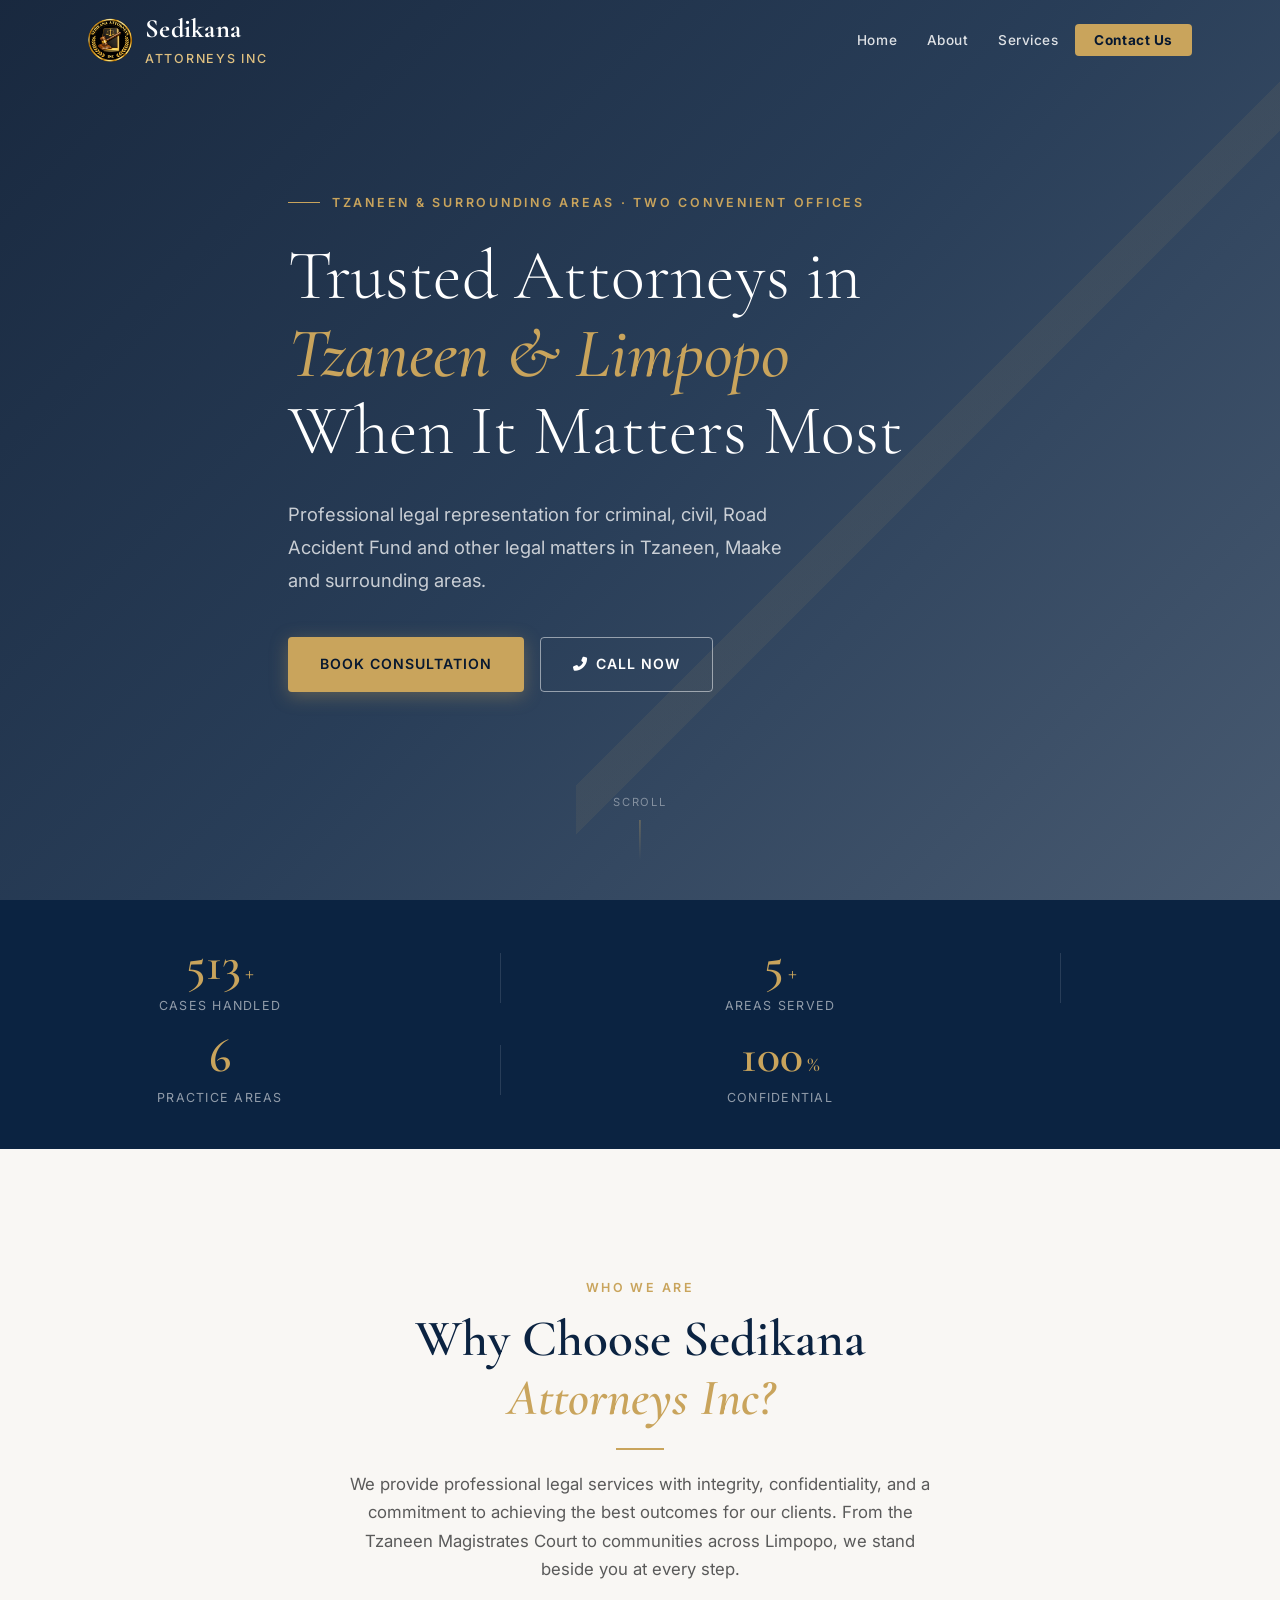
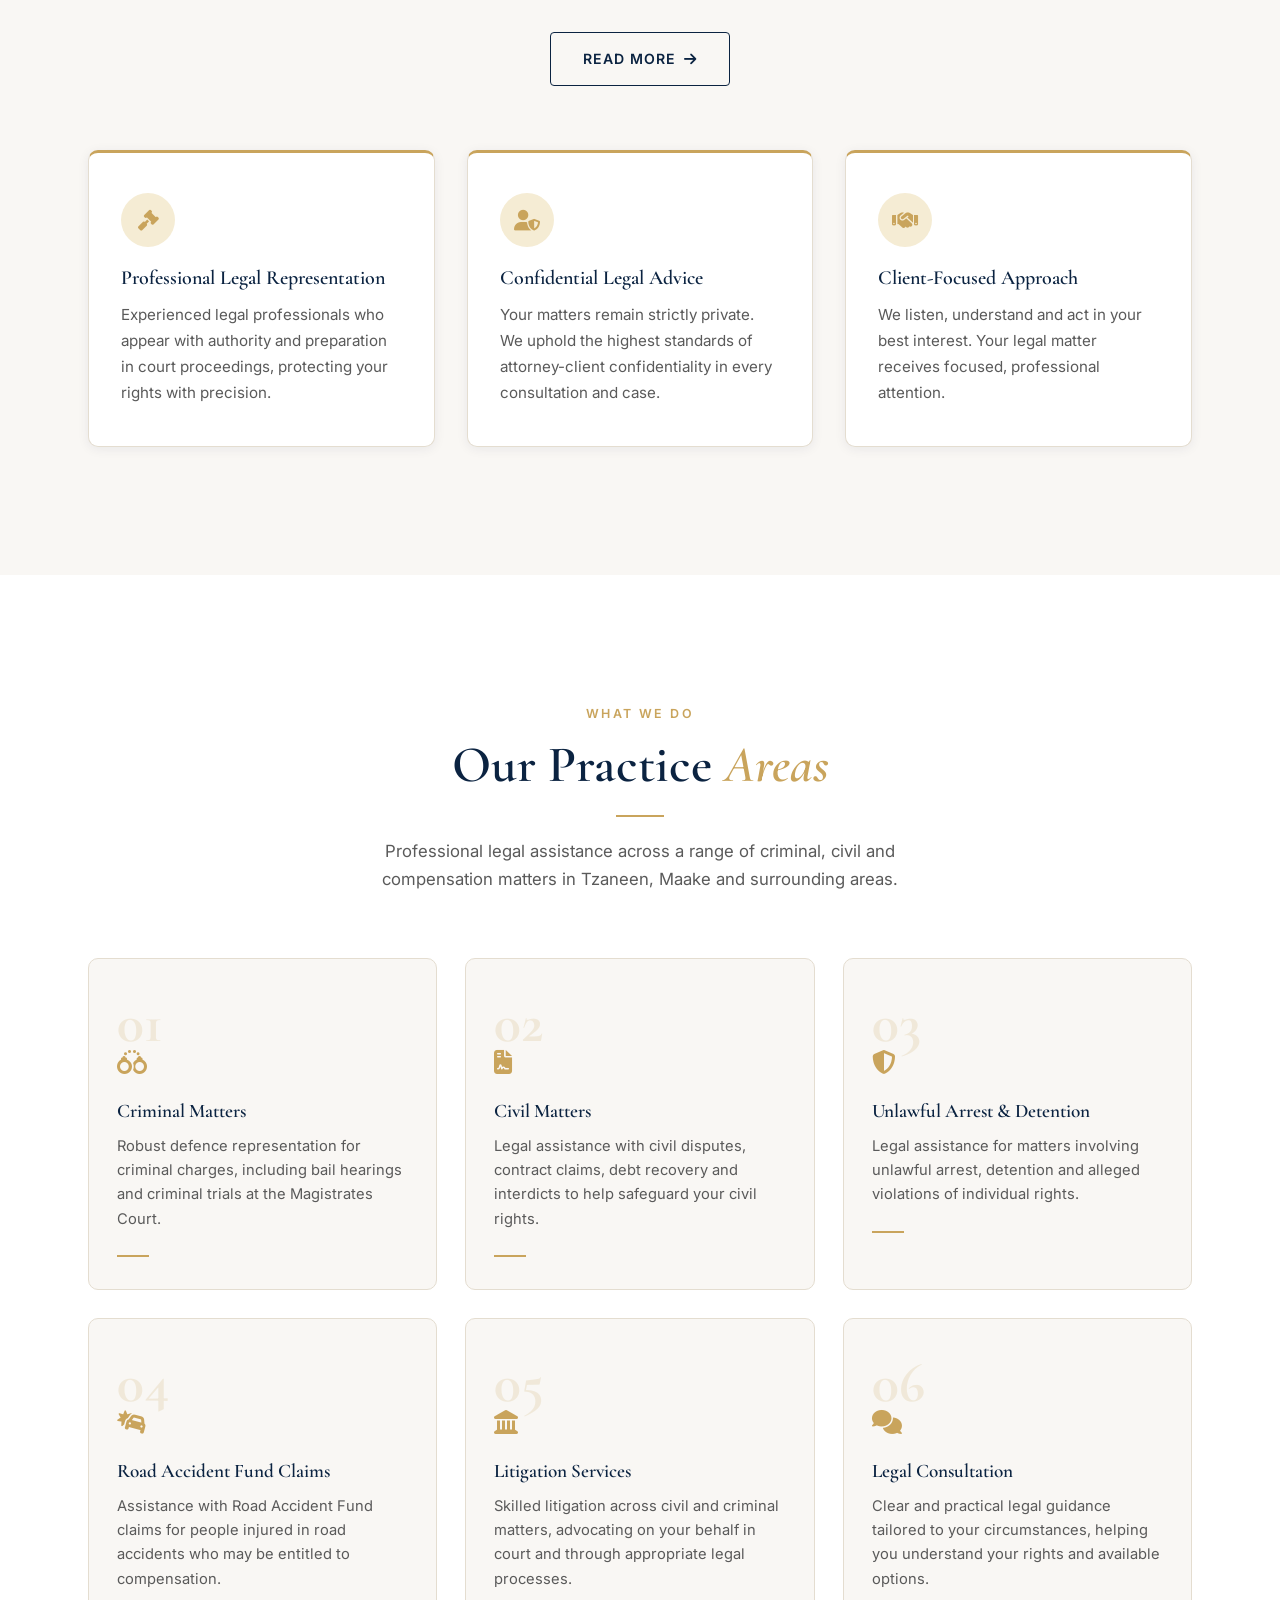
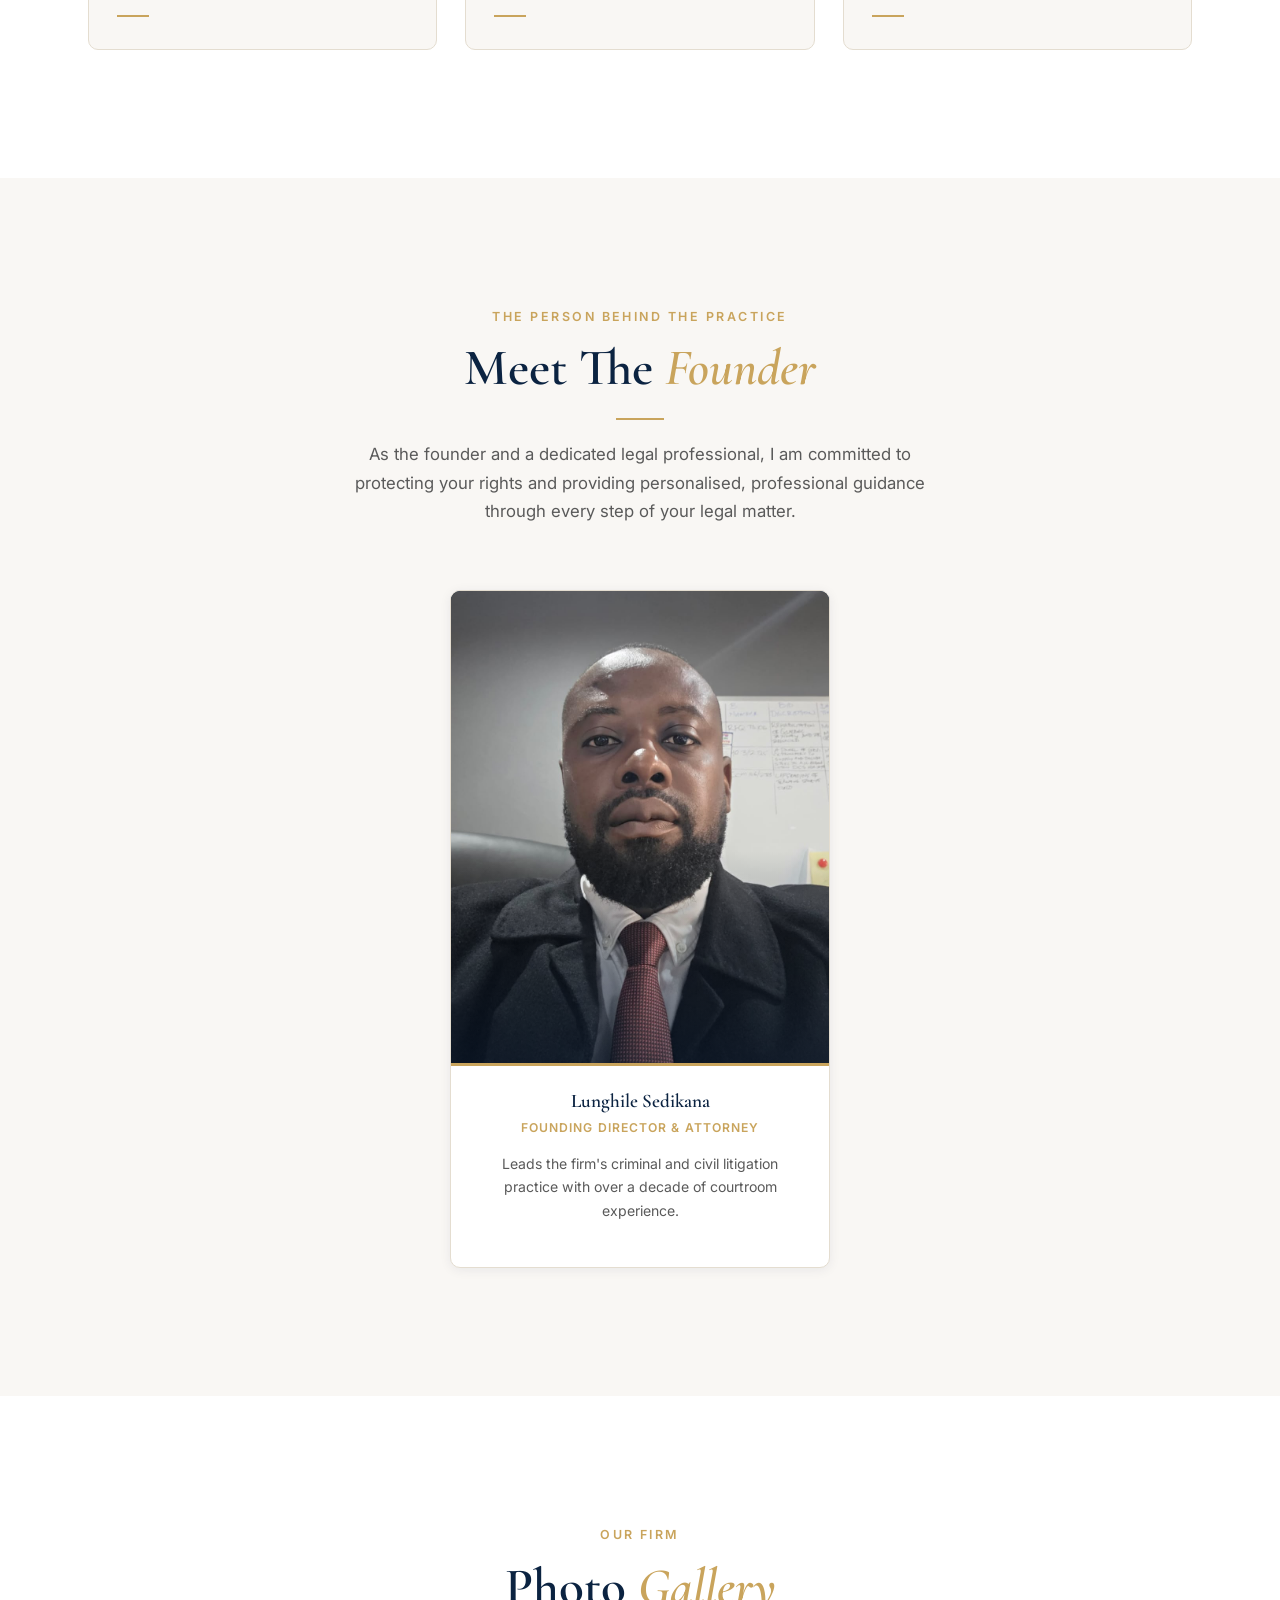
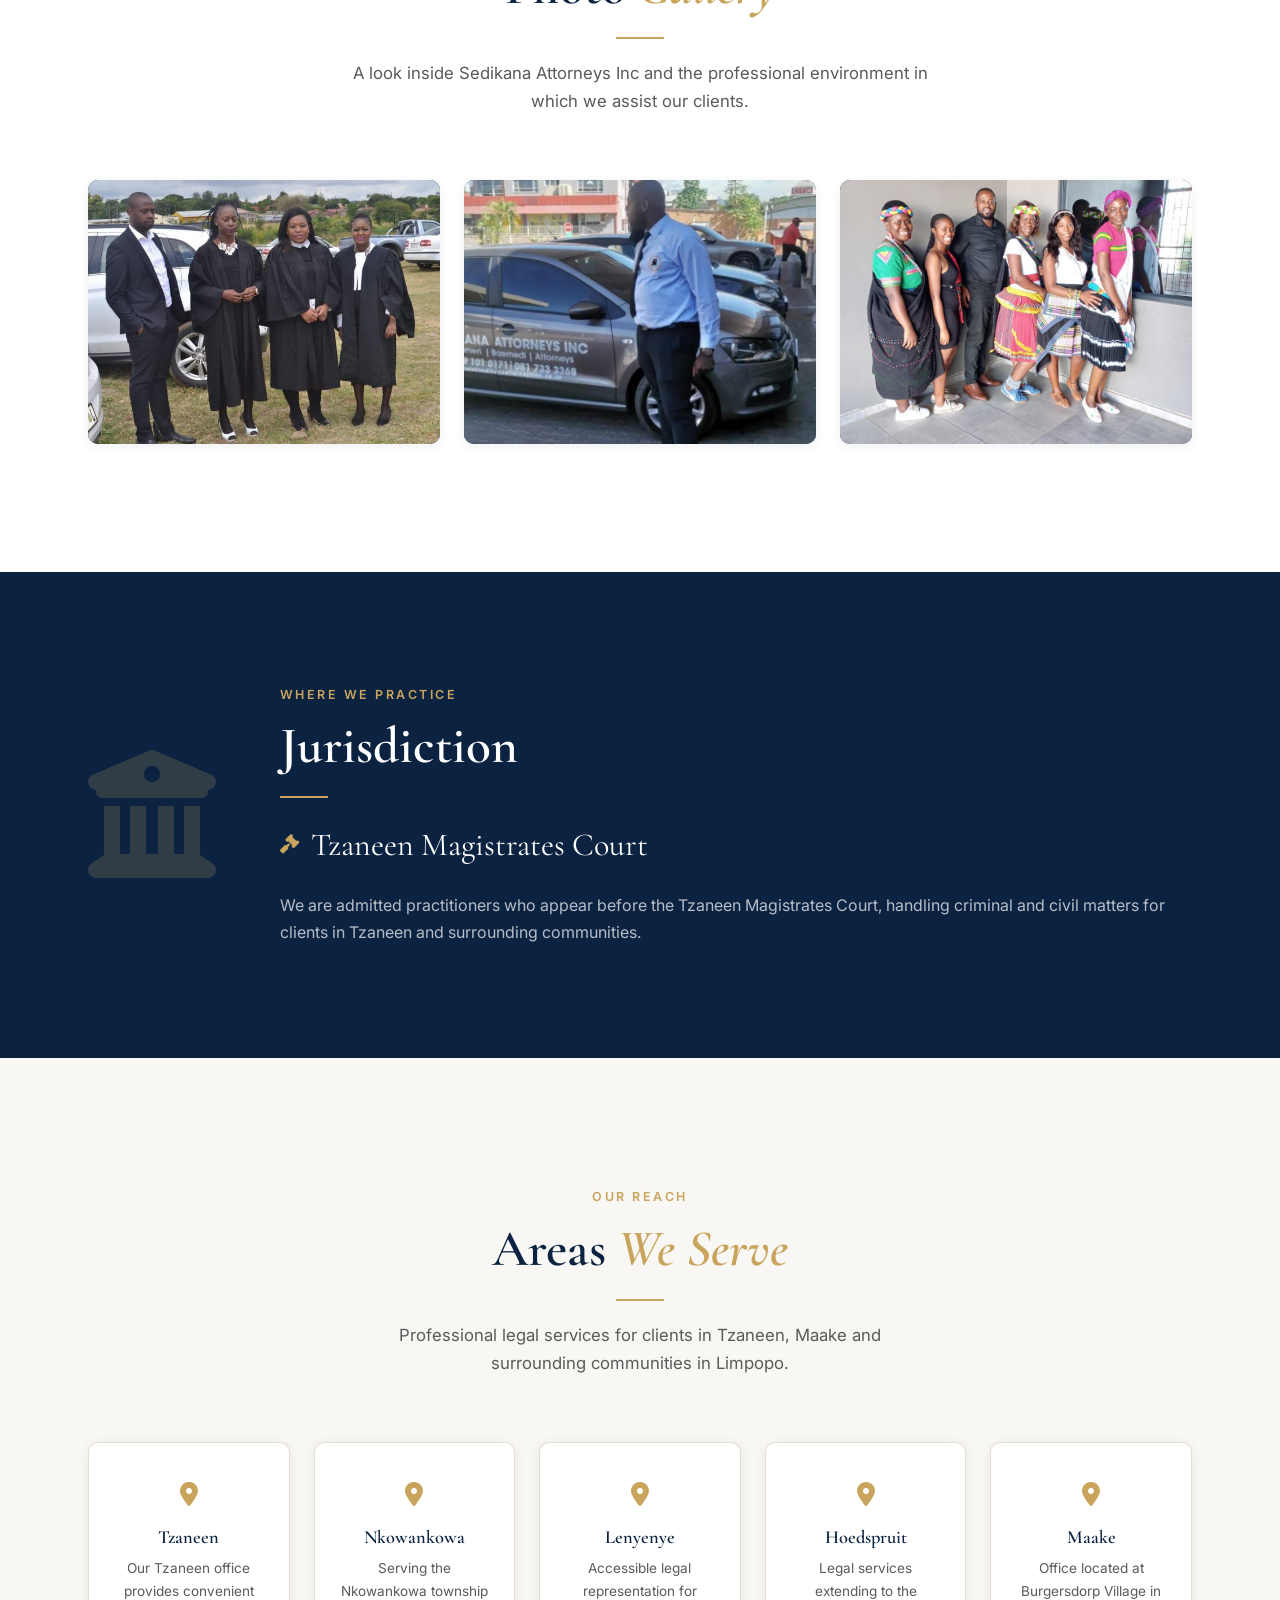
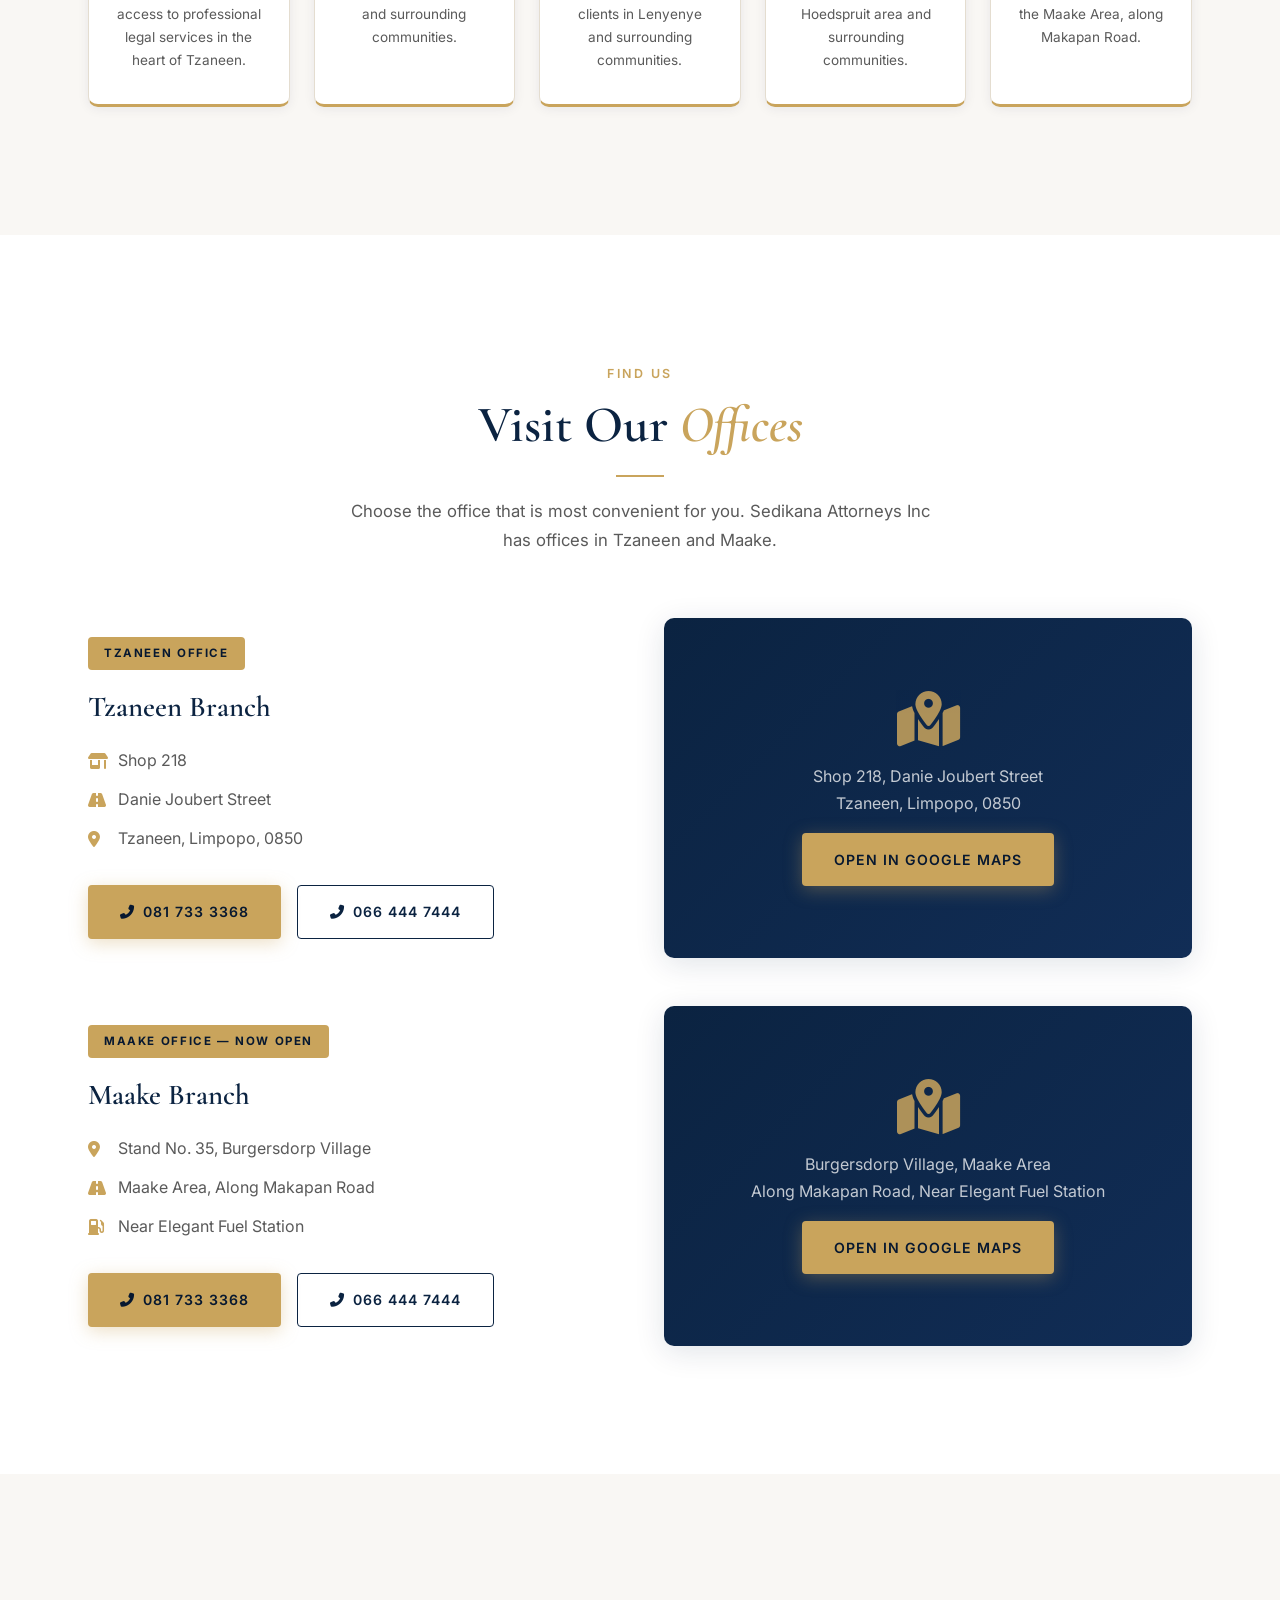
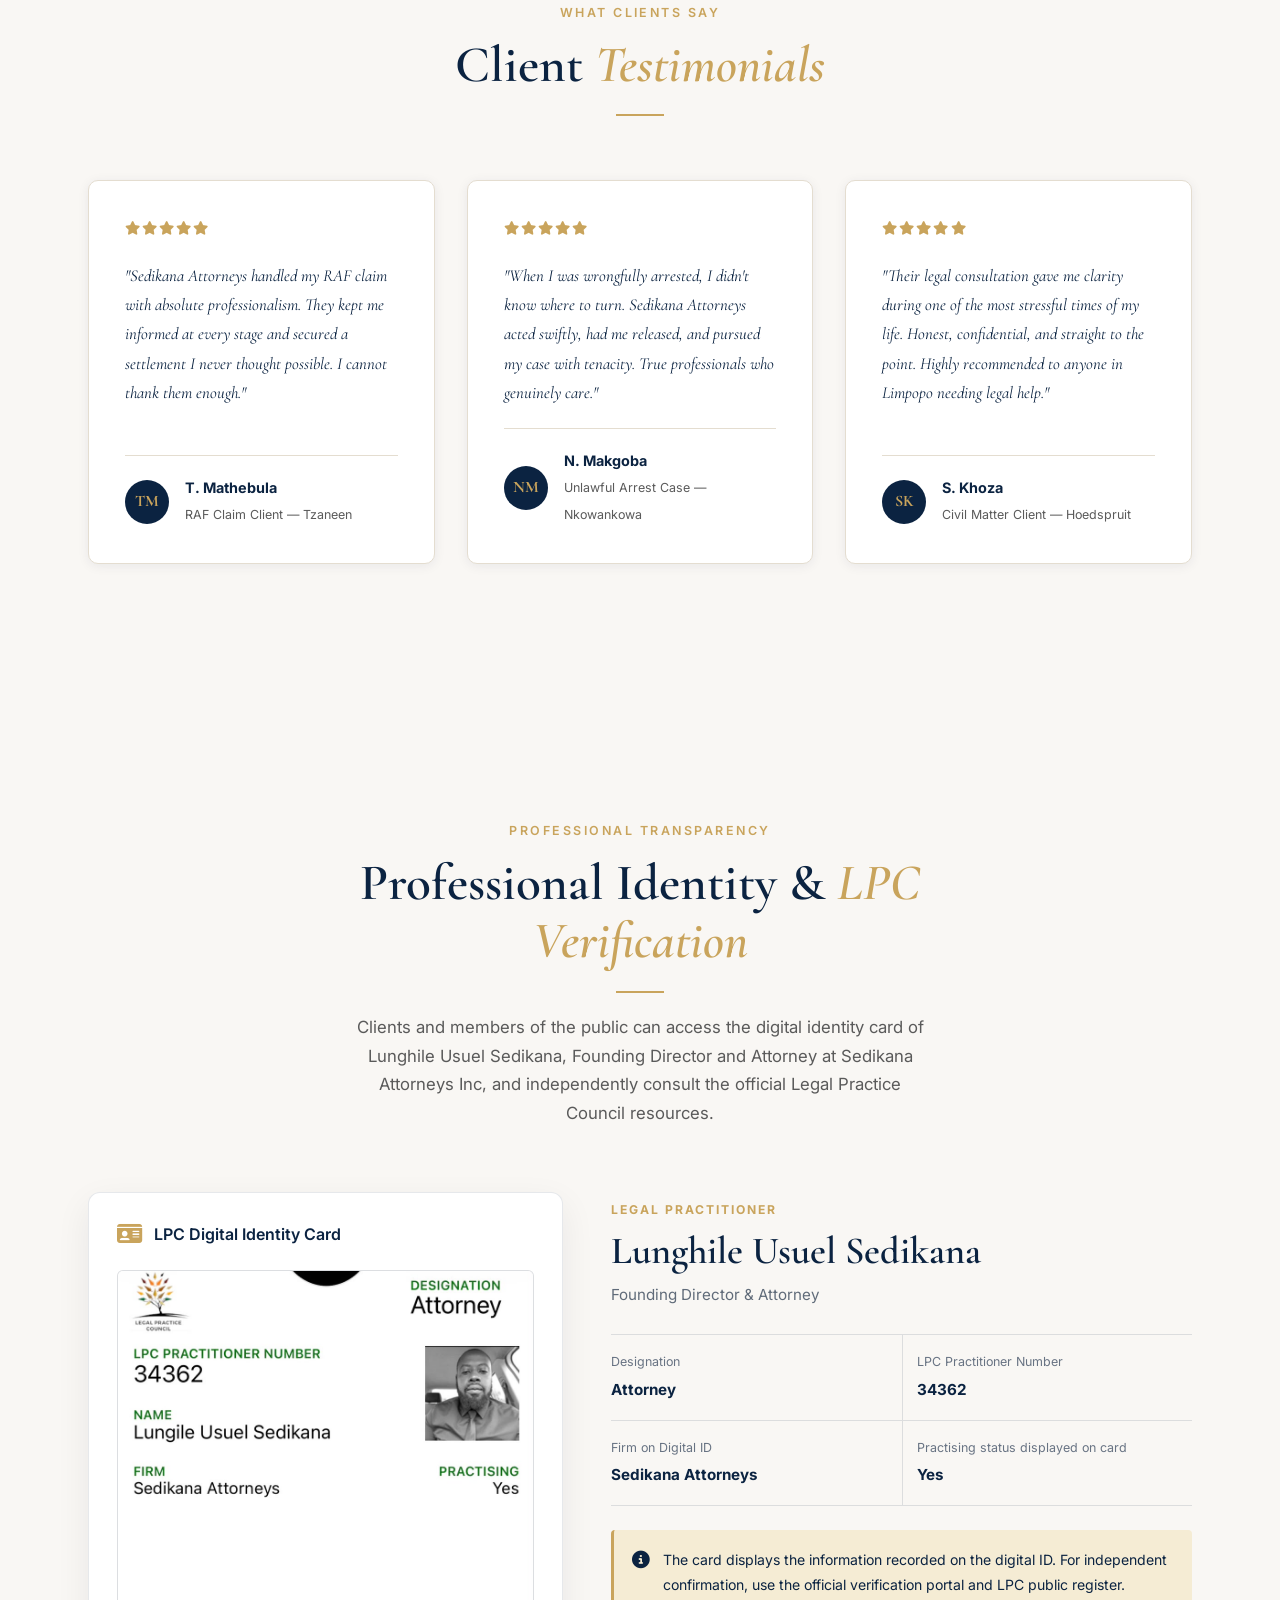
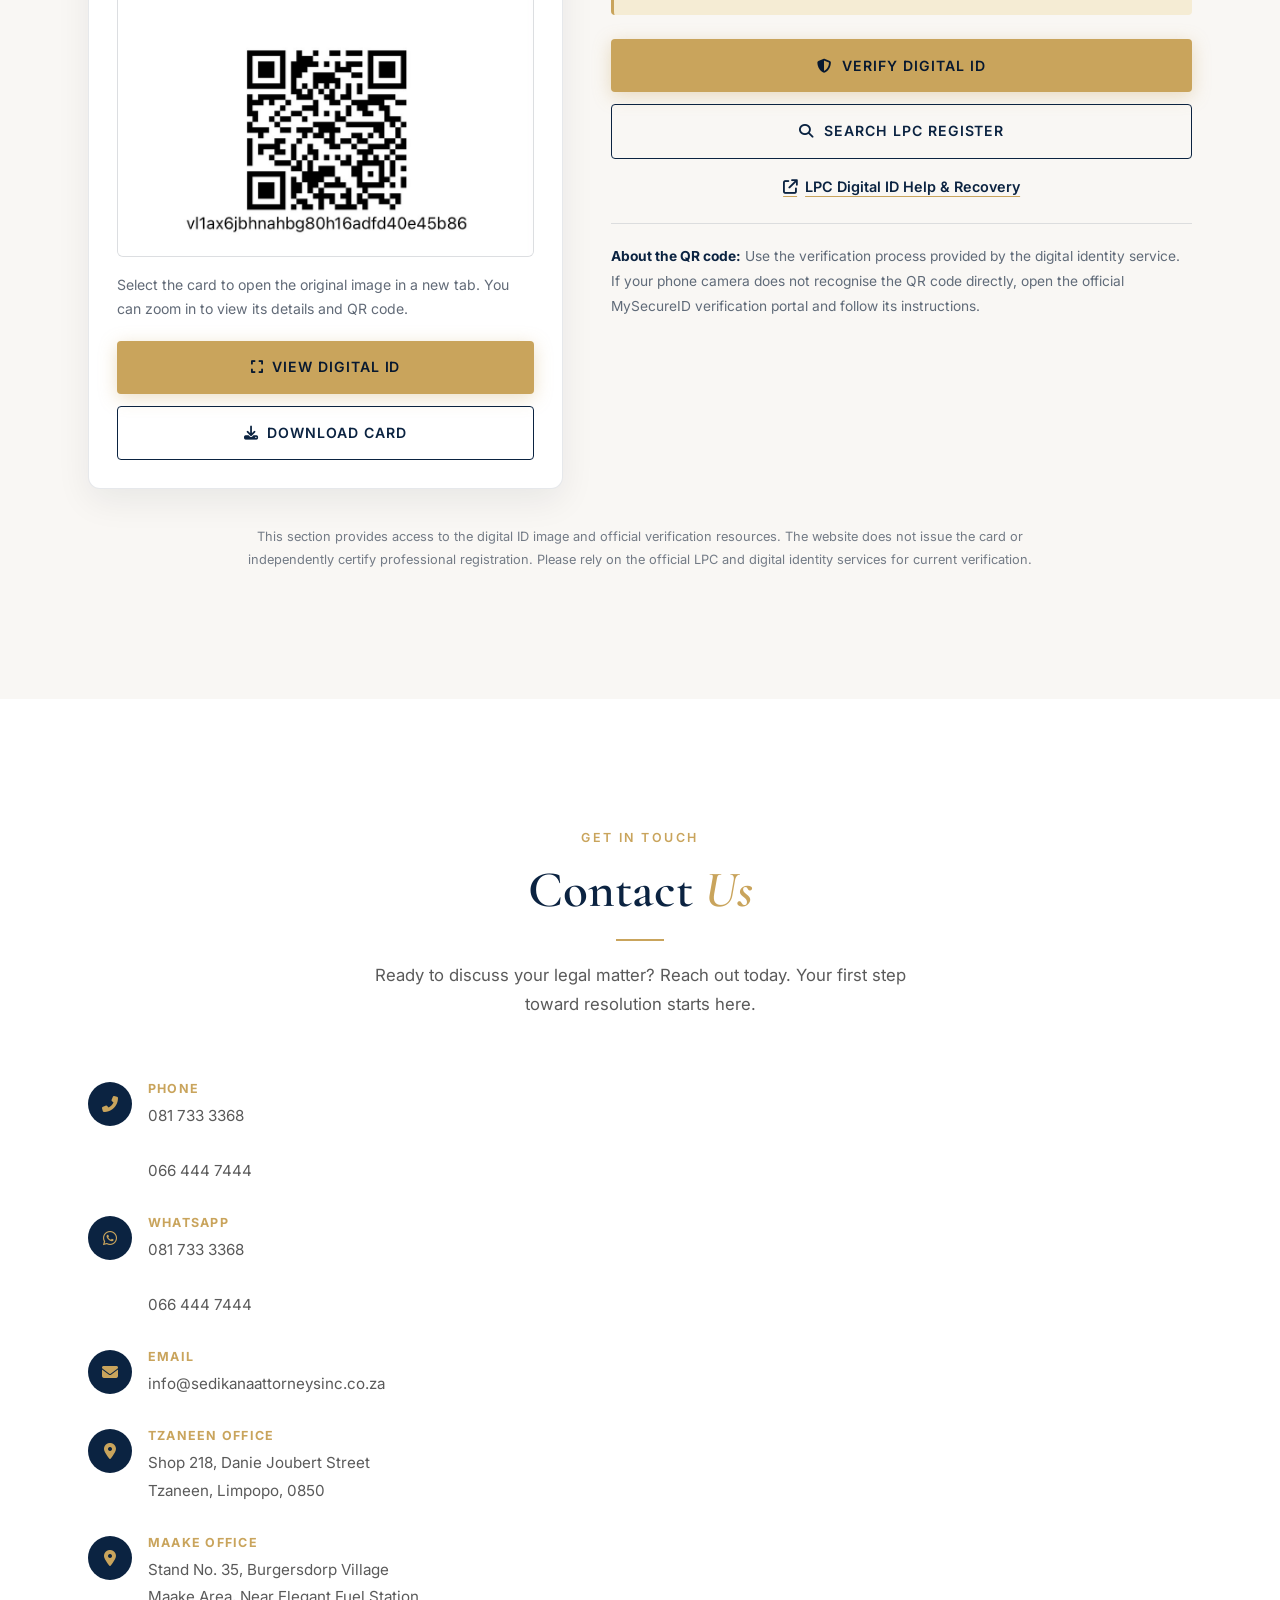
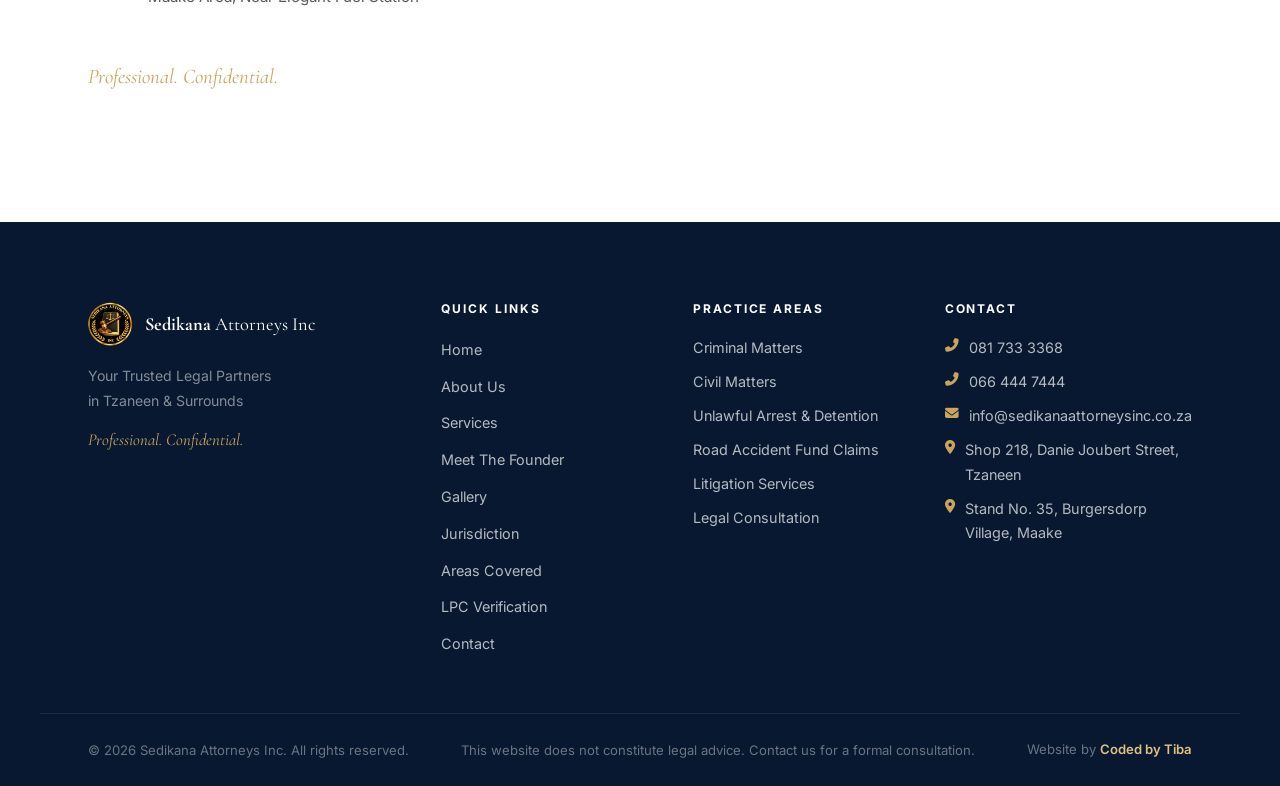
==== commit af503d4b: "update" ====
--- a/index.html
+++ b/index.html
@@ -46,9 +46,11 @@
   <!-- ===================== LOADING SCREEN ===================== -->
   <div id="loader" class="loader">
     <div class="loader__inner">
-      <div class="loader__emblem">
-        <i class="fas fa-balance-scale"></i>
-      </div>
+      <span class="navbar__logo-icon">
+         <img src="images/logo.jpeg"
+         alt="Sedikana Attorneys Inc Logo"
+         style="display: block; margin: 0 auto;" />
+       </span>
       <div class="loader__text">Sedikana Attorneys Inc</div>
       <div class="loader__bar">
         <div class="loader__fill"></div>
@@ -66,7 +68,7 @@
     <div class="container navbar__inner">
       <a href="#home" class="navbar__logo" aria-label="Sedikana Attorneys Inc home">
         <span class="navbar__logo-icon">
-          <i class="fas fa-balance-scale"></i>
+          <img src="images/logo.jpeg" alt="Sedikana Attorneys Inc Logo" />
         </span>
         <span class="navbar__logo-text">
           <strong>Sedikana</strong><br />
@@ -80,11 +82,11 @@
           <li><a href="#home">Home</a></li>
           <li><a href="#about">About</a></li>
           <li><a href="#services">Services</a></li>
-          <li><a href="#team">Founder</a></li>
-          <li><a href="#gallery">Gallery</a></li>
-          <li><a href="#jurisdiction">Jurisdiction</a></li>
-          <li><a href="#areas">Areas</a></li>
-          <li><a href="#lpc-verification">LPC Verification</a></li>
+          <!--<li><a href="#team">Founder</a></li>-->
+          <!--<li><a href="#gallery">Gallery</a></li>-->
+          <!--<li><a href="#jurisdiction">Jurisdiction</a></li>-->
+          <!--<li><a href="#areas">Areas</a></li>-->
+          <!--<li><a href="#lpc-verification">LPC Verification</a></li>-->
           <li><a href="#contact" class="navbar__cta">Contact Us</a></li>
         </ul>
       </nav>
@@ -905,7 +907,7 @@
             </div>
           </div>
 
-          <!-- Google Form -->
+          <!-- Google Form -
           <div class="contact__form-wrap reveal">
             <iframe
               src="https://docs.google.com/forms/d/e/1FAIpQLSf_H_OQtsUwc6ift4WdVWUd7U6nxZFU-El9WQbEdvzqSxgOGw/viewform?usp=publish-editor"
@@ -918,7 +920,7 @@
             >
               Loading…
             </iframe>
-          </div>
+          </div>-->
         </div>
       </div>
     </section>
@@ -930,7 +932,9 @@
       <!-- Brand -->
       <div class="footer__brand">
         <div class="footer__logo">
-          <i class="fas fa-balance-scale"></i>
+          <span class="navbar__logo-icon">
+            <img src="images/logo.jpeg" alt="Sedikana Attorneys Inc Logo" />
+          </span>
           <span>
             <strong>Sedikana</strong>
             Attorneys Inc
--- a/style.css
+++ b/style.css
@@ -1295,6 +1295,19 @@
   .contact__details { flex-direction: row; flex-wrap: wrap; gap: 1.5rem; }
   .contact__item { flex: 1 1 200px; }
   .contact__tagline { width: 100%; }
+  .lpc-verification__card-actions .btn {
+    width: 100%;
+    max-width: 260px;
+    padding: 10px 12px;
+    font-size: 0.85rem;
+    min-height: 42px;
+    gap: 8px;
+}
+
+.lpc-verification__card-actions {
+    align-items: center;
+    gap: 10px;
+}
 }
 
 /* Mobile (≤ 768px) */
@@ -1586,26 +1599,6 @@
   text-align: center;
 }
 
-/* ===================== CODED BY TIBA FOOTER CREDIT ===================== */
-
-.footer__credit {
-  color: inherit;
-  font-size: 0.85rem;
-  line-height: 1.8;
-}
-
-.footer__credit a {
-  color: var(--gold-light);
-  font-weight: 600;
-  text-decoration: none;
-  transition: color 0.25s ease;
-}
-
-.footer__credit a:hover {
-  color: var(--white);
-  text-decoration: underline;
-  text-underline-offset: 4px;
-}
 
 /* ===================== LPC RESPONSIVE STYLES ===================== */
 
@@ -1679,4 +1672,32 @@
   .lpc-verification__notice {
     padding: 14px;
   }
+}
+
+.navbar__logo-icon img {
+    width: 45px;
+    height: 45px;
+    object-fit: contain;
+    display: block;
+}
+
+/* ===================== CODED BY TIBA FOOTER CREDIT ===================== */
+
+.footer__credit {
+  color: inherit;
+  font-size: 0.85rem;
+  line-height: 1.8;
+}
+
+.footer__credit a {
+  color: var(--gold-light);
+  font-weight: 600;
+  text-decoration: none;
+  transition: color 0.25s ease;
+}
+
+.footer__credit a:hover {
+  color: var(--white);
+  text-decoration: underline;
+  text-underline-offset: 4px;
 }
